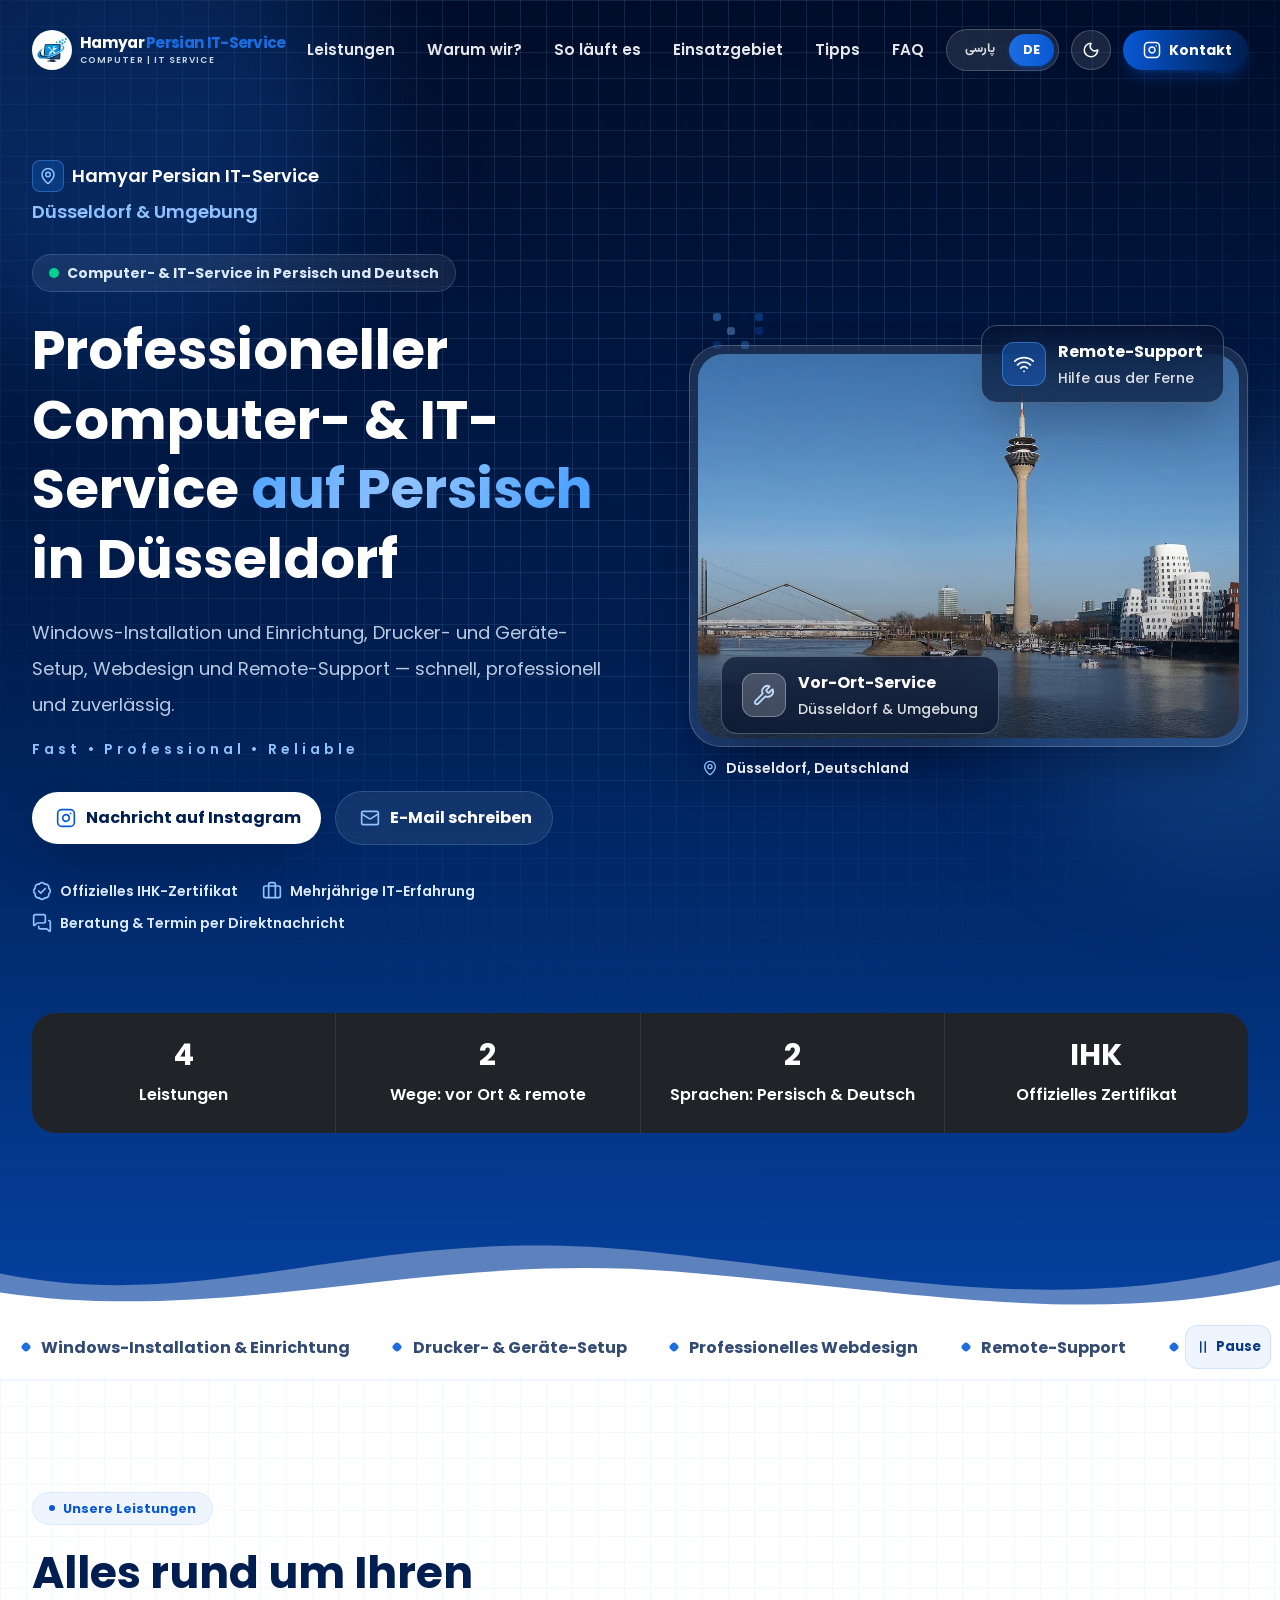
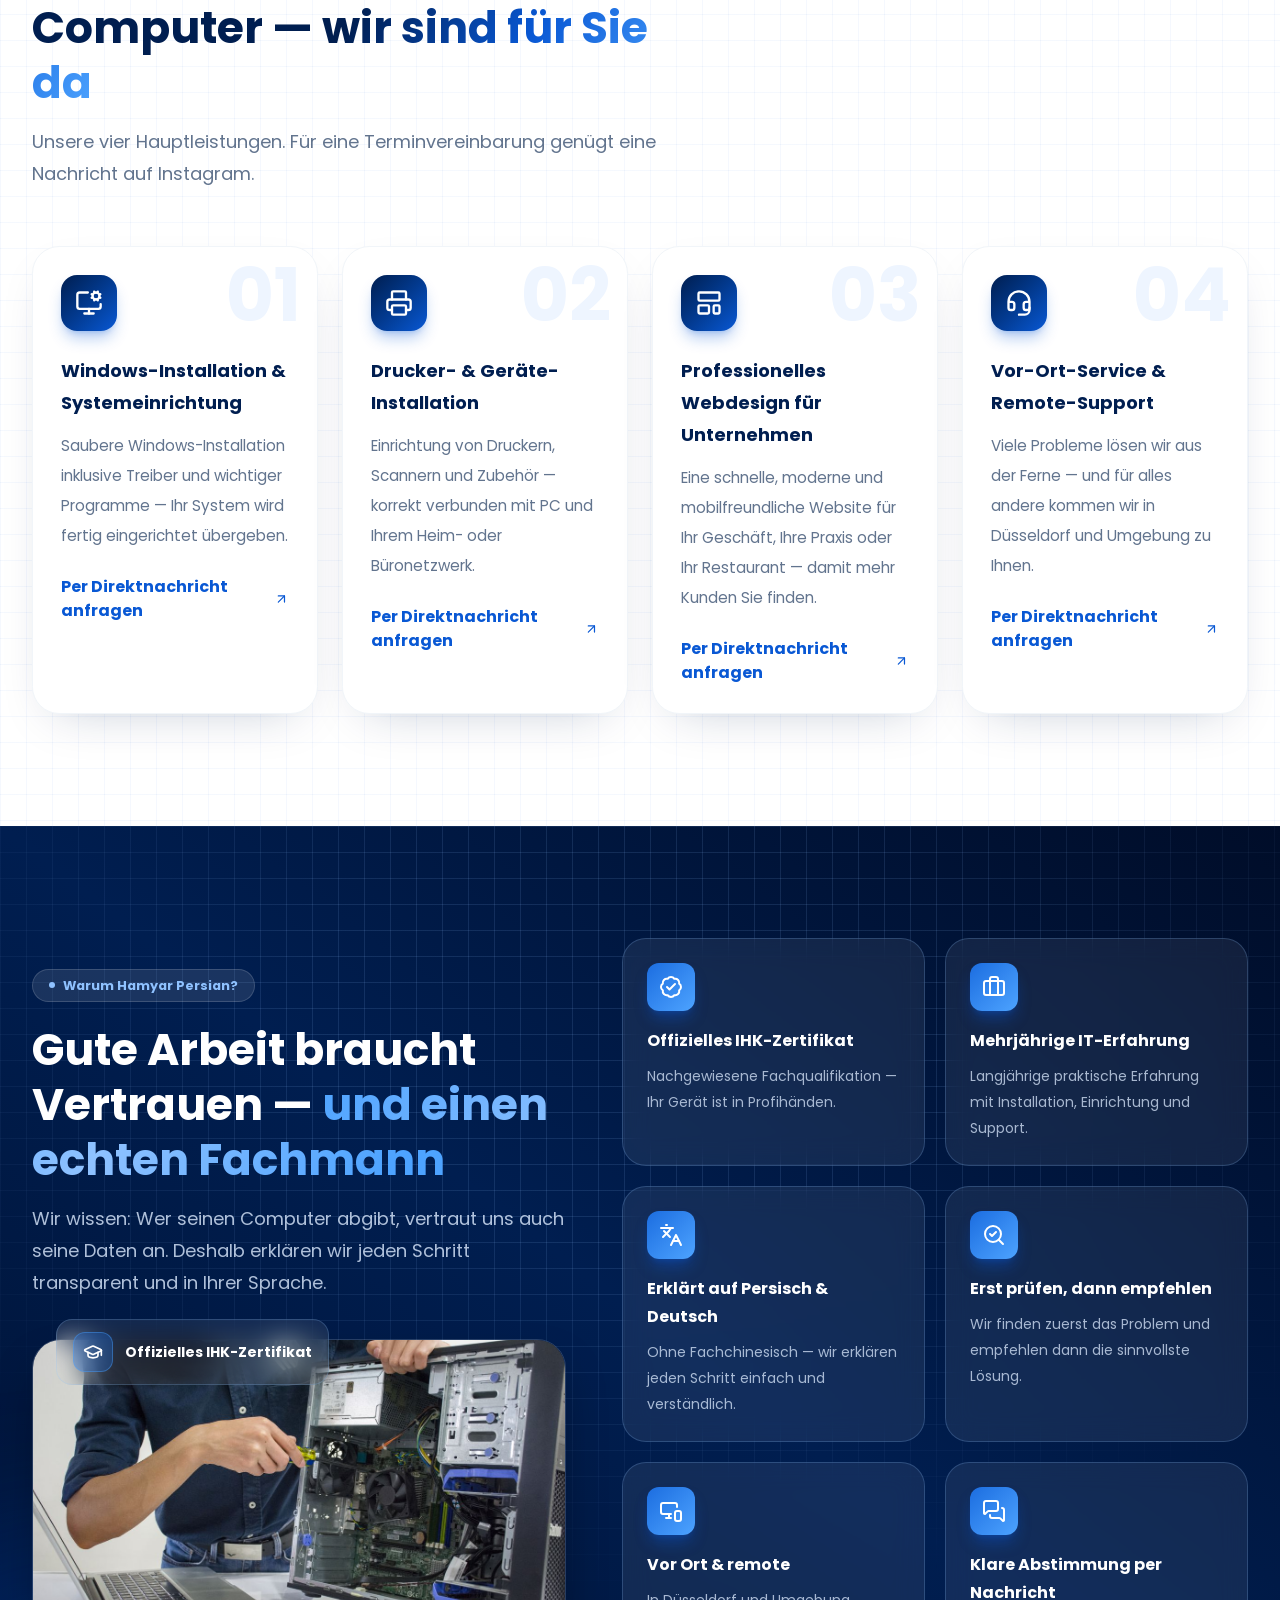
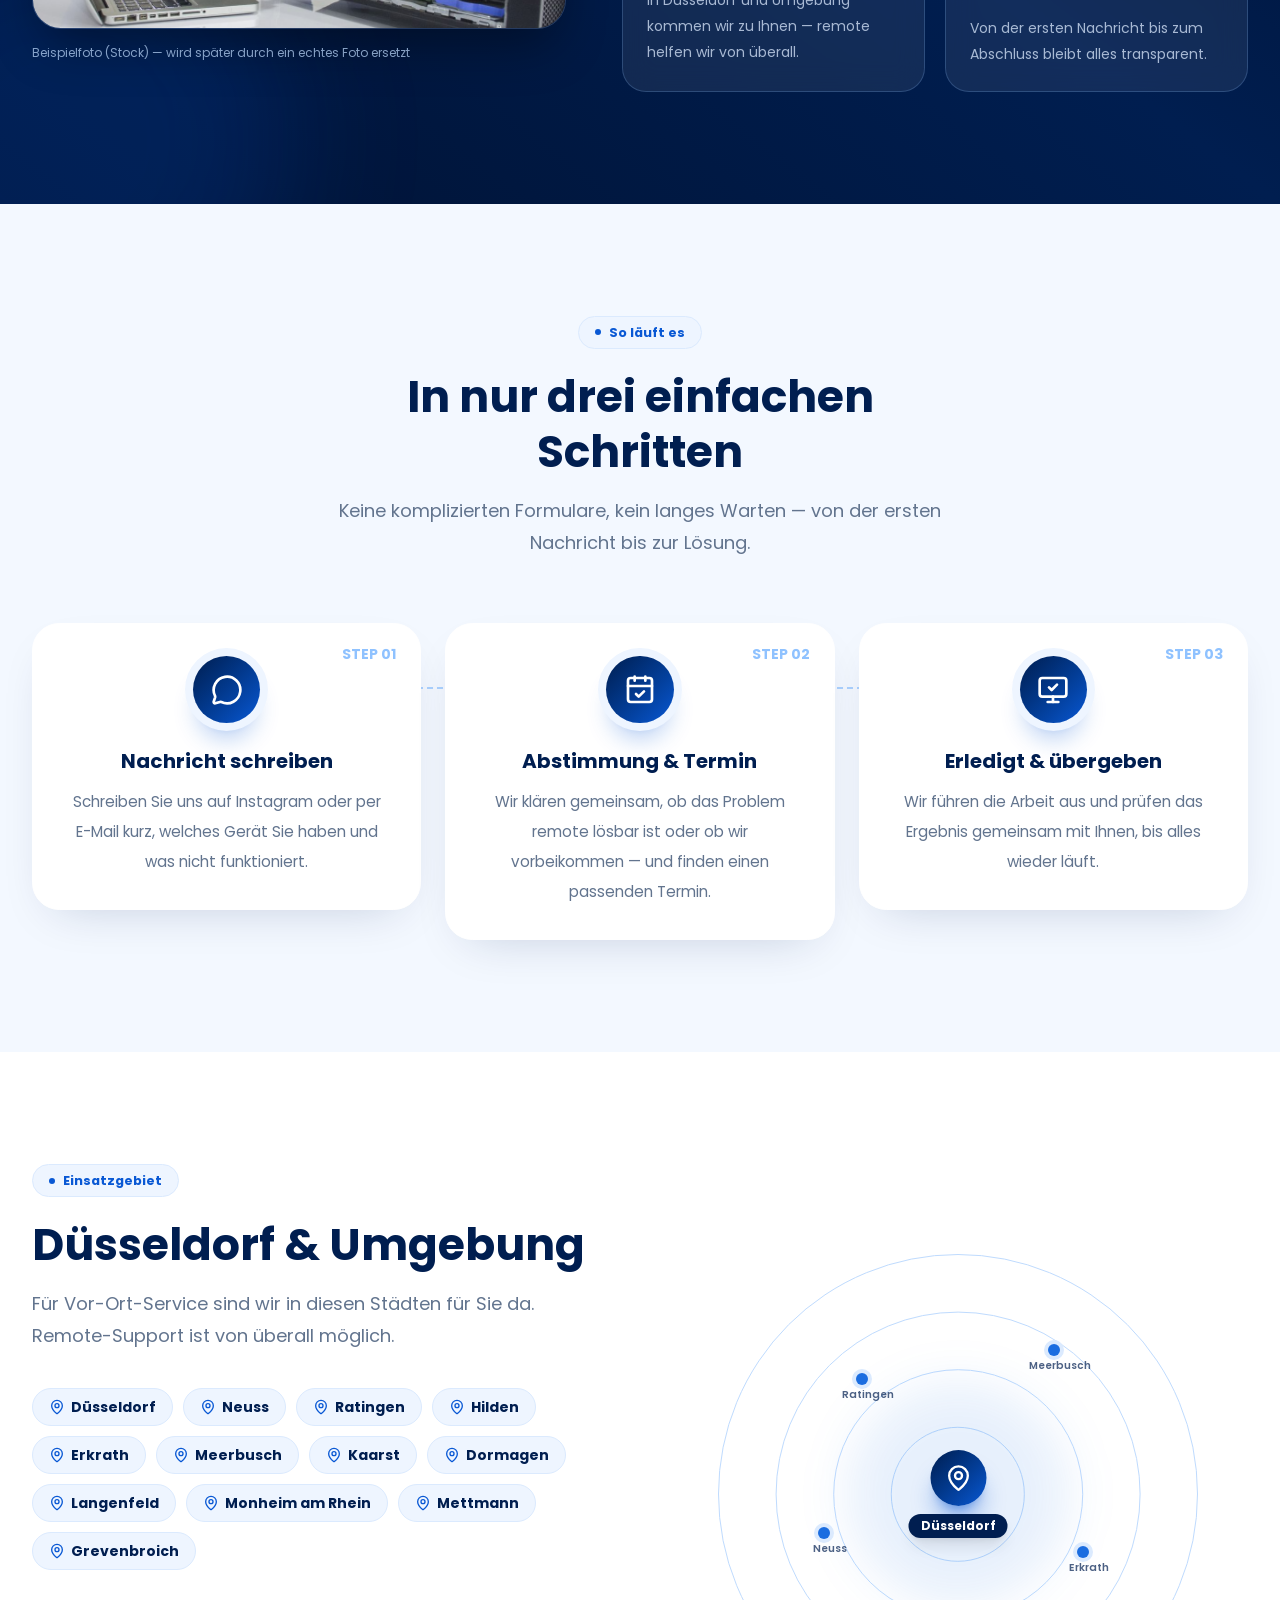
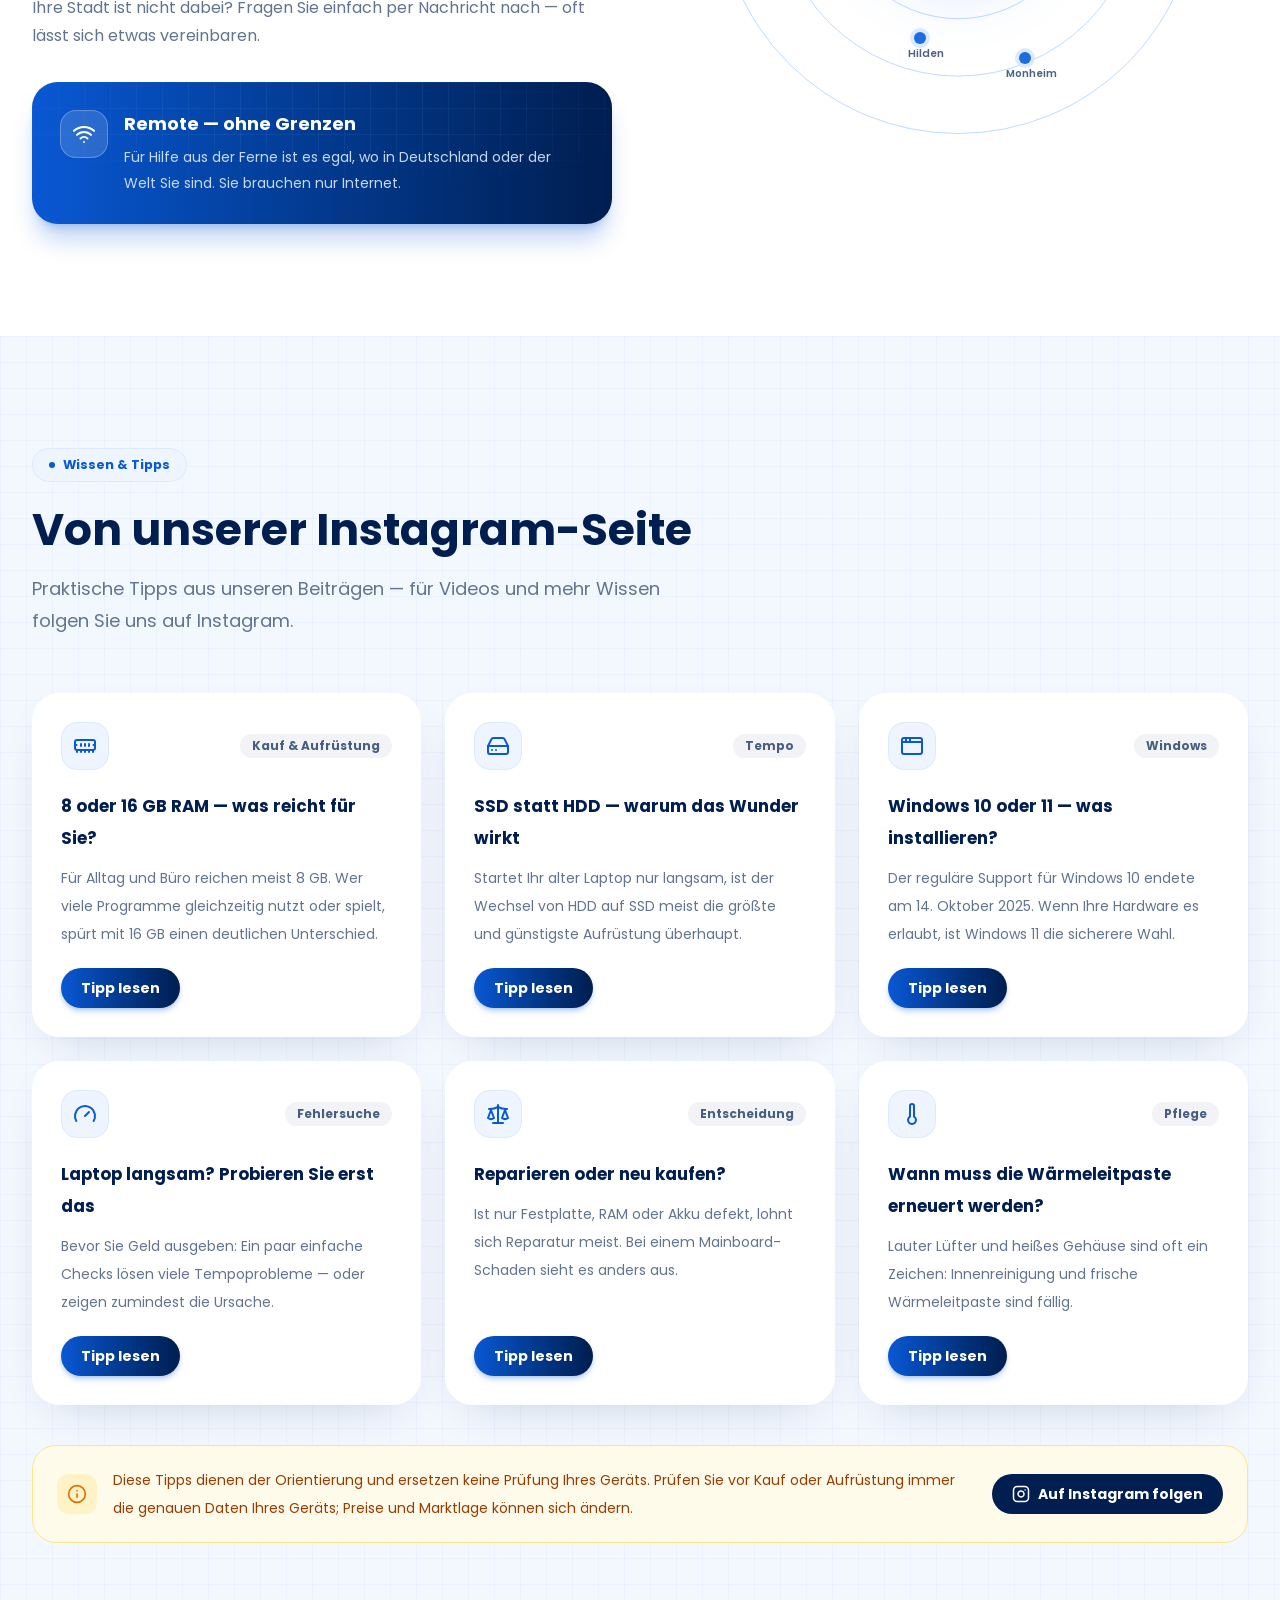
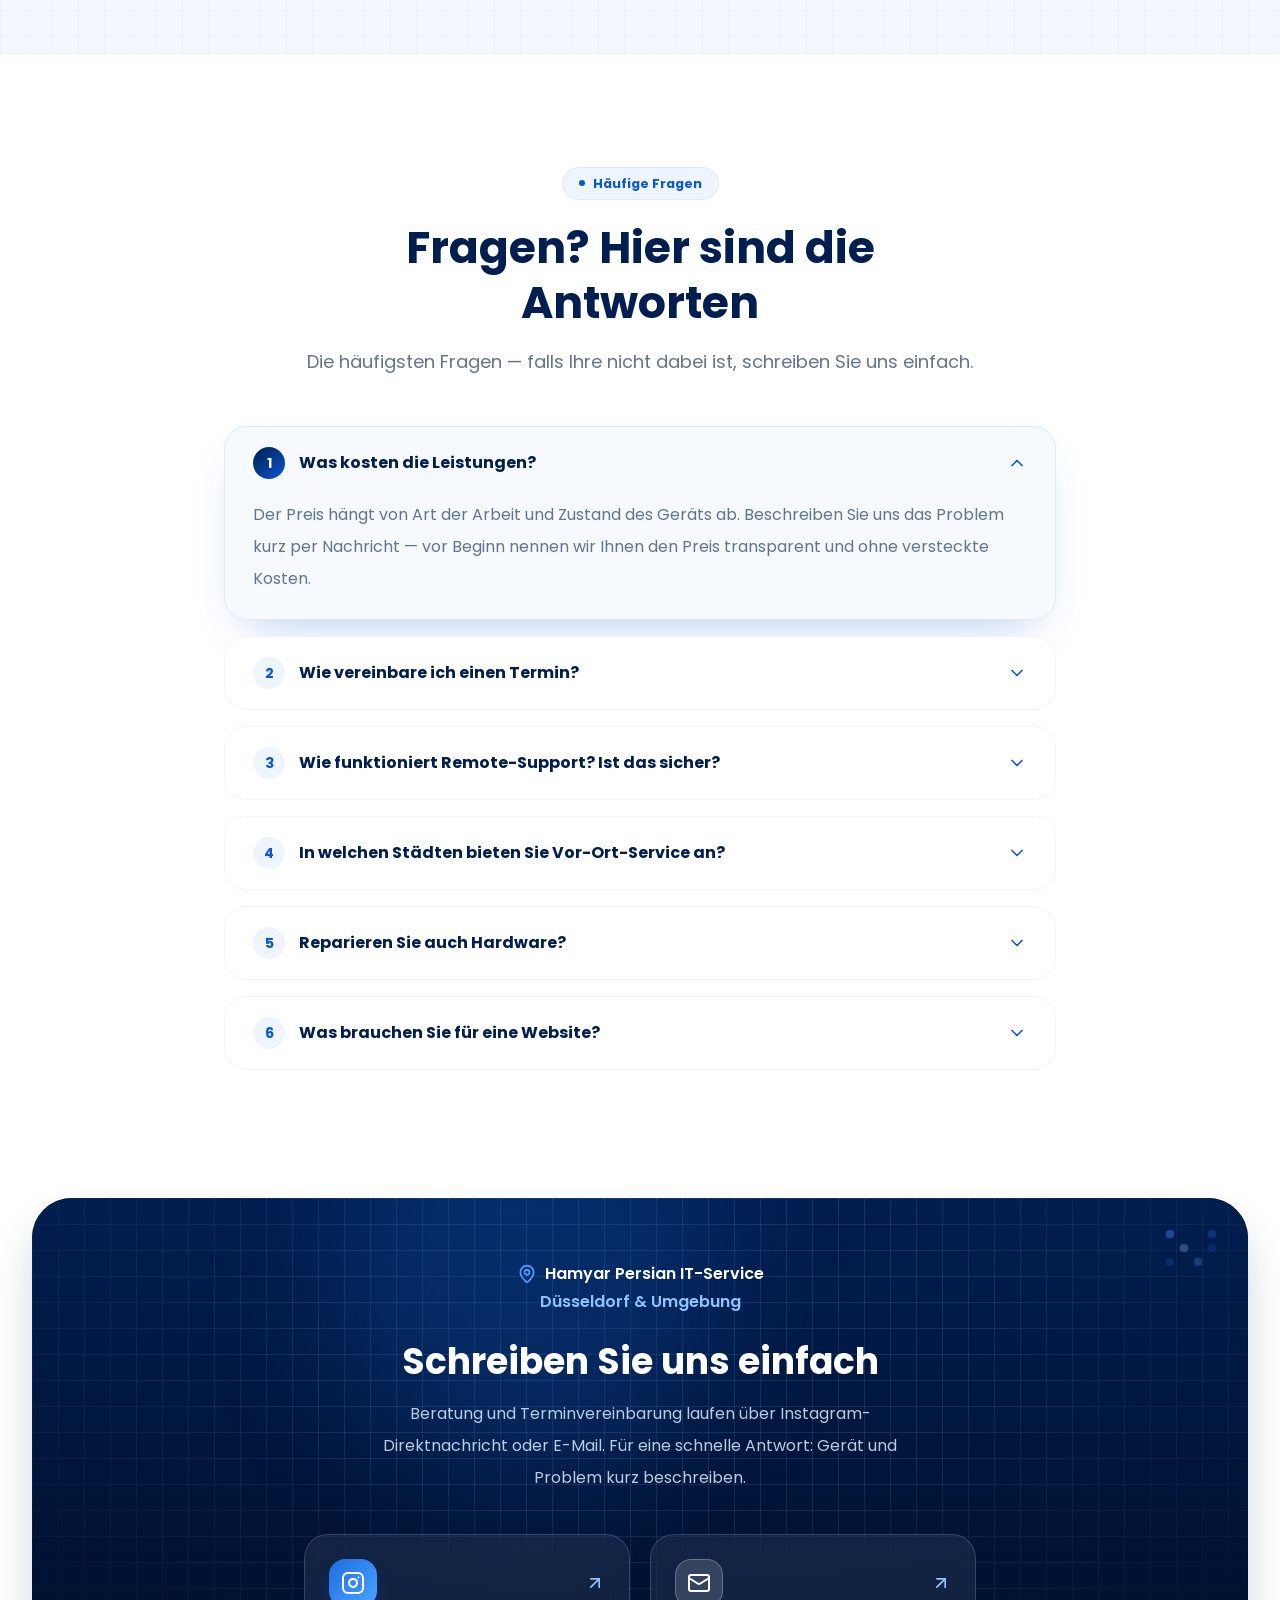
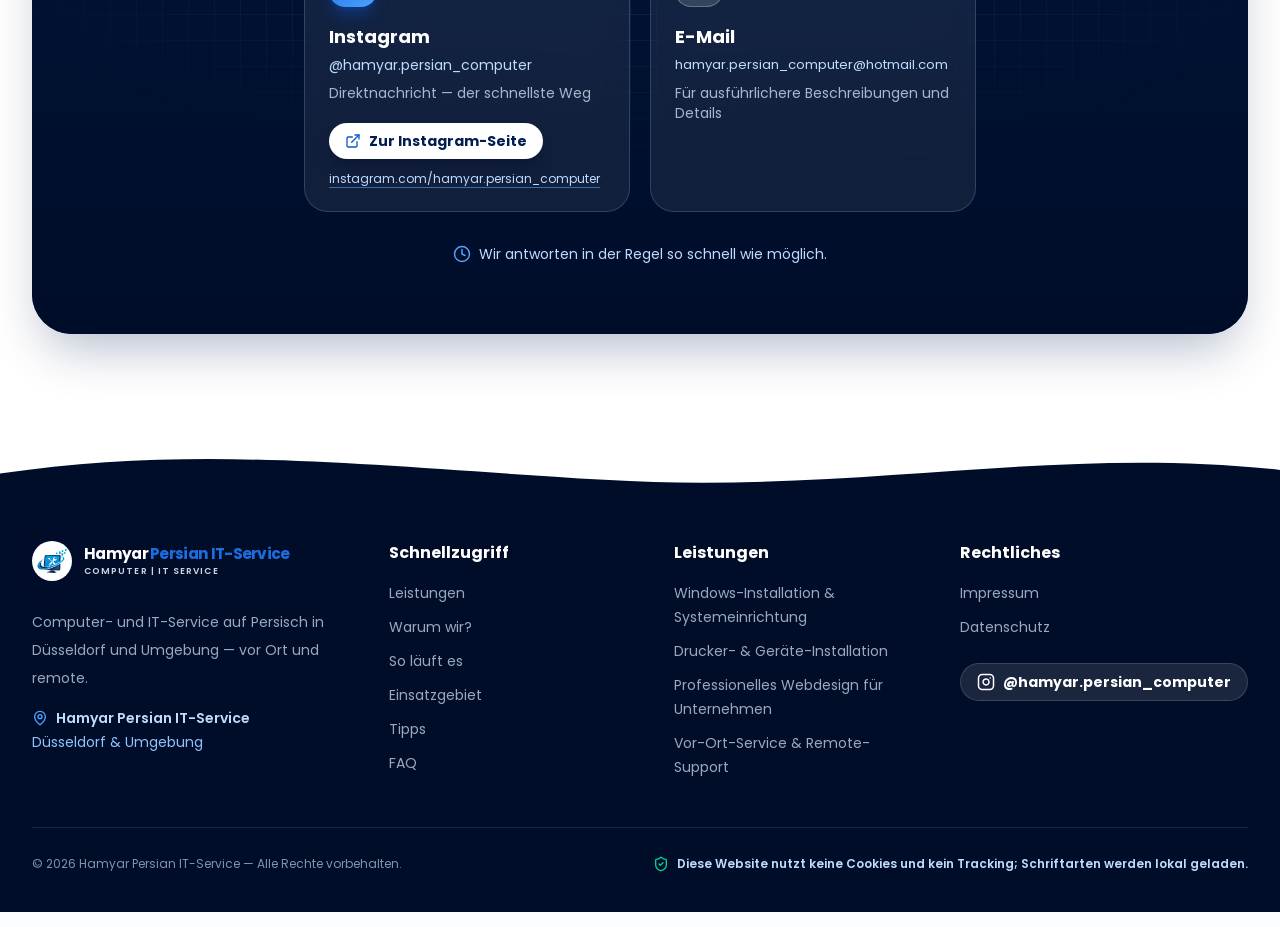
==== de/index.html @ 6d398ce1 "Update index.html" ====
<!doctype html>
<html lang="de" dir="ltr" data-theme="light">
  <head>
    <meta charset="utf-8" />
    <meta name="viewport" content="width=device-width, initial-scale=1" />
    <meta
      http-equiv="Content-Security-Policy"
      content="default-src 'none'; script-src 'self'; style-src 'self'; img-src 'self'; font-src 'self'; connect-src 'none'; object-src 'none'; base-uri 'none'; form-action 'none'"
    />
    <meta name="referrer" content="no-referrer" />
    <meta name="theme-color" content="#001e50" />
    <meta name="robots" content="noindex" />
    <title>Hamyar Persian IT-Service | Computer- und IT-Service in Düsseldorf</title>
    <meta
      name="description"
      content="Windows-Installation und Einrichtung, Drucker- und Geräte-Setup, Webdesign und Remote-Support — schnell, professionell und zuverlässig."
    />
    <link rel="icon" type="image/png" sizes="64x64" href="../assets/favicon.png" />
    <link rel="alternate" hreflang="fa" href="../index.html" />
    <link rel="alternate" hreflang="de" href="./index.html" />
    <link rel="stylesheet" href="../assets/design.css" />
    <link rel="stylesheet" href="../assets/static.css?v=desktop-2" />
    <script src="../assets/site.js?v=desktop-2" defer></script>
  </head>
  <body>
    <a class="skip-link" href="#content">Zum Hauptinhalt</a>
    <div class="min-h-screen" id="site">
      <!-- Kopfbereich, Menü und Sprache -->
      <header class="fixed top-0 inset-x-0 z-50 transition-all duration-500 bg-transparent" data-site-header="">
        <div class="mx-auto max-w-7xl px-4 sm:px-6 lg:px-8">
          <div class="flex h-[4.75rem] items-center justify-between sm:h-[6.25rem]">
            <a
              href="#top"
              class="inline-flex shrink-0 items-center rounded-full focus-visible:outline-2 focus-visible:outline-offset-4 focus-visible:outline-brand-400 gap-2"
              aria-label="Hamyar Persian IT-Service"
              dir="ltr"
              ><span
                class="grid shrink-0 place-items-center overflow-hidden rounded-full bg-white shadow-[0_3px_14px_rgba(0,30,80,0.22)] h-9 w-9 sm:h-10 sm:w-10"
                ><img
                  alt=""
                  aria-hidden="true"
                  class="object-contain p-0.5 select-none block h-full w-full"
                  src="../assets/hamyar-logo.webp" /></span
              ><span class="hidden leading-none sm:block"
                ><span
                  class="block text-[0.96rem] font-extrabold tracking-[-0.045em] text-white site-style-1"
                  data-logo-title=""
                  ><span>Hamyar</span> <span class="text-brand-500">Persian IT-Service</span></span
                ><span
                  class="mt-1.5 block text-[0.56rem] font-semibold tracking-[0.12em] text-slate-300 site-style-1"
                  data-logo-caption=""
                  >COMPUTER | IT SERVICE</span
                ></span
              ></a
            >
            <nav class="hidden lg:flex items-center gap-8" aria-label="Hauptnavigation" data-desktop-nav="">
              <a
                href="#services"
                class="nav-link text-[0.95rem] font-semibold transition-colors text-white/90 hover:text-white"
                data-desktop-link=""
                >Leistungen</a
              ><a
                href="#why"
                class="nav-link text-[0.95rem] font-semibold transition-colors text-white/90 hover:text-white"
                data-desktop-link=""
                >Warum wir?</a
              ><a
                href="#steps"
                class="nav-link text-[0.95rem] font-semibold transition-colors text-white/90 hover:text-white"
                data-desktop-link=""
                >So läuft es</a
              ><a
                href="#area"
                class="nav-link text-[0.95rem] font-semibold transition-colors text-white/90 hover:text-white"
                data-desktop-link=""
                >Einsatzgebiet</a
              ><a
                href="#tips"
                class="nav-link text-[0.95rem] font-semibold transition-colors text-white/90 hover:text-white"
                data-desktop-link=""
                >Tipps</a
              ><a
                href="#faq"
                class="nav-link text-[0.95rem] font-semibold transition-colors text-white/90 hover:text-white"
                data-desktop-link=""
                >FAQ</a
              >
            </nav>
            <div class="flex items-center gap-2.5 sm:gap-3">
              <div
                class="flex items-center rounded-full p-1 border bg-white/10 border-white/20 backdrop-blur"
                role="group"
                aria-label="Seitensprache"
                data-lang-switch=""
              >
                <a
                  class="px-3 sm:px-3.5 py-1.5 rounded-full text-[0.8rem] font-bold transition-all cursor-pointer text-white/85 hover:text-white site-style-2"
                  href="../index.html"
                  hreflang="fa"
                  lang="fa"
                  aria-label="پارسی"
                  >پارسی</a
                ><a
                  class="px-3 sm:px-3.5 py-1.5 rounded-full text-[0.8rem] font-bold transition-all cursor-pointer bg-gradient-to-l from-brand-600 to-brand-500 text-white shadow-md shadow-brand-600/30 site-style-3"
                  href="./index.html"
                  hreflang="de"
                  lang="de"
                  aria-label="Deutsch"
                  aria-current="page"
                  >DE</a
                >
              </div>
              <button
                type="button"
                aria-label="Dunkelmodus aktivieren"
                aria-pressed="false"
                title="Dunkelmodus aktivieren"
                class="grid h-9 w-9 sm:h-10 sm:w-10 place-items-center rounded-full border transition-colors cursor-pointer border-white/20 bg-white/10 text-white hover:bg-white/20"
                data-theme-toggle=""
                data-switch-light="Hellmodus aktivieren"
                data-switch-dark="Dunkelmodus aktivieren"
              >
                <svg
                  xmlns="http://www.w3.org/2000/svg"
                  width="24"
                  height="24"
                  viewBox="0 0 24 24"
                  fill="none"
                  stroke="currentColor"
                  stroke-width="2"
                  stroke-linecap="round"
                  stroke-linejoin="round"
                  class="lucide lucide-moon h-4.5 w-4.5"
                  aria-hidden="true"
                  data-theme-icon="light"
                >
                  <path
                    d="M20.985 12.486a9 9 0 1 1-9.473-9.472c.405-.022.617.46.402.803a6 6 0 0 0 8.268 8.268c.344-.215.825-.004.803.401"
                  ></path></svg
                ><svg
                  xmlns="http://www.w3.org/2000/svg"
                  width="24"
                  height="24"
                  viewBox="0 0 24 24"
                  fill="none"
                  stroke="currentColor"
                  stroke-width="2"
                  stroke-linecap="round"
                  stroke-linejoin="round"
                  class="lucide lucide-sun h-4.5 w-4.5"
                  aria-hidden="true"
                  data-theme-icon="dark"
                >
                  <circle cx="12" cy="12" r="4"></circle>
                  <path d="M12 2v2"></path>
                  <path d="M12 20v2"></path>
                  <path d="m4.93 4.93 1.41 1.41"></path>
                  <path d="m17.66 17.66 1.41 1.41"></path>
                  <path d="M2 12h2"></path>
                  <path d="M20 12h2"></path>
                  <path d="m6.34 17.66-1.41 1.41"></path>
                  <path d="m19.07 4.93-1.41 1.41"></path>
                </svg></button
              ><a
                href="https://www.instagram.com/hamyar.persian_computer/"
                target="_blank"
                rel="noopener noreferrer"
                class="hidden sm:inline-flex items-center gap-2 rounded-full bg-gradient-to-l from-navy-800 to-brand-600 text-white ps-5 pe-4 py-2.5 text-sm font-bold shadow-lg shadow-brand-600/30 hover:shadow-brand-600/50 hover:-translate-y-0.5 transition-all"
                ><svg
                  viewBox="0 0 24 24"
                  fill="none"
                  stroke="currentColor"
                  stroke-width="2"
                  stroke-linecap="round"
                  stroke-linejoin="round"
                  class="w-4.5 h-4.5"
                  aria-hidden="true"
                >
                  <rect width="20" height="20" x="2" y="2" rx="5" ry="5"></rect>
                  <path d="M16 11.37A4 4 0 1 1 12.63 8 4 4 0 0 1 16 11.37z"></path>
                  <line x1="17.5" x2="17.51" y1="6.5" y2="6.5"></line></svg
                >Kontakt</a
              ><button
                class="lg:hidden p-2.5 rounded-xl border cursor-pointer border-white/25 text-white bg-white/10"
                aria-label="Menü"
                aria-expanded="false"
                data-menu-toggle=""
                aria-controls="mobile-navigation"
                type="button"
              >
                <svg
                  xmlns="http://www.w3.org/2000/svg"
                  width="24"
                  height="24"
                  viewBox="0 0 24 24"
                  fill="none"
                  stroke="currentColor"
                  stroke-width="2"
                  stroke-linecap="round"
                  stroke-linejoin="round"
                  class="lucide lucide-menu w-5 h-5"
                  aria-hidden="true"
                  data-menu-icon="closed"
                >
                  <path d="M4 5h16"></path>
                  <path d="M4 12h16"></path>
                  <path d="M4 19h16"></path></svg
                ><svg
                  xmlns="http://www.w3.org/2000/svg"
                  width="24"
                  height="24"
                  viewBox="0 0 24 24"
                  fill="none"
                  stroke="currentColor"
                  stroke-width="2"
                  stroke-linecap="round"
                  stroke-linejoin="round"
                  class="lucide lucide-x w-5 h-5"
                  aria-hidden="true"
                  data-menu-icon="open"
                >
                  <path d="M18 6 6 18"></path>
                  <path d="m6 6 12 12"></path>
                </svg>
              </button>
            </div>
          </div>
        </div>
        <div
          class="lg:hidden overflow-hidden transition-[max-height,opacity] duration-500 max-h-0 opacity-0"
          data-menu-panel=""
          id="mobile-navigation"
        >
          <nav class="px-4 pb-6 pt-2 flex flex-col gap-1 bg-white/60" aria-label="Mobile Navigation">
            <a
              href="#services"
              class="rounded-xl px-4 py-3 font-semibold text-navy-800 hover:bg-brand-50 transition-colors"
              >Leistungen</a
            ><a
              href="#why"
              class="rounded-xl px-4 py-3 font-semibold text-navy-800 hover:bg-brand-50 transition-colors"
              >Warum wir?</a
            ><a
              href="#steps"
              class="rounded-xl px-4 py-3 font-semibold text-navy-800 hover:bg-brand-50 transition-colors"
              >So läuft es</a
            ><a
              href="#area"
              class="rounded-xl px-4 py-3 font-semibold text-navy-800 hover:bg-brand-50 transition-colors"
              >Einsatzgebiet</a
            ><a
              href="#tips"
              class="rounded-xl px-4 py-3 font-semibold text-navy-800 hover:bg-brand-50 transition-colors"
              >Tipps</a
            ><a
              href="#faq"
              class="rounded-xl px-4 py-3 font-semibold text-navy-800 hover:bg-brand-50 transition-colors"
              >FAQ</a
            ><a
              href="https://www.instagram.com/hamyar.persian_computer/"
              target="_blank"
              rel="noopener noreferrer"
              class="mt-3 inline-flex items-center justify-center gap-2 rounded-xl bg-gradient-to-l from-navy-800 to-brand-600 text-white px-5 py-3.5 font-bold shadow-lg shadow-brand-600/30"
              ><svg
                viewBox="0 0 24 24"
                fill="none"
                stroke="currentColor"
                stroke-width="2"
                stroke-linecap="round"
                stroke-linejoin="round"
                class="w-5 h-5"
                aria-hidden="true"
              >
                <rect width="20" height="20" x="2" y="2" rx="5" ry="5"></rect>
                <path d="M16 11.37A4 4 0 1 1 12.63 8 4 4 0 0 1 16 11.37z"></path>
                <line x1="17.5" x2="17.51" y1="6.5" y2="6.5"></line></svg
              >Kontakt</a
            >
          </nav>
        </div>
      </header>
      <main id="content" tabindex="-1">
        <!-- Start: Titel und Hauptbild -->
        <section id="top" class="relative overflow-hidden bg-navy-950">
          <div class="absolute inset-0 bg-gradient-to-b from-navy-950 via-navy-800 to-brand-600/70"></div>
          <div class="absolute inset-0 pixel-grid"></div>
          <div
            class="absolute -top-32 -start-32 w-[30rem] h-[30rem] rounded-full bg-brand-500/25 blur-3xl animate-blob"
          ></div>
          <div
            class="absolute top-1/3 -end-40 w-[26rem] h-[26rem] rounded-full bg-brand-400/20 blur-3xl animate-blob site-style-4"
          ></div>
          <div class="relative mx-auto max-w-7xl px-4 sm:px-6 lg:px-8 pt-32 sm:pt-40 pb-16 sm:pb-20">
            <div class="grid lg:grid-cols-[1.05fr_0.95fr] gap-14 lg:gap-10 items-center">
              <div>
                <div class="animate-fade-up site-style-5">
                  <p class="flex items-center gap-2 text-white font-semibold text-base sm:text-lg site-style-1">
                    <span
                      class="grid place-items-center w-8 h-8 rounded-lg bg-brand-500/25 border border-brand-400/40"
                      ><svg
                        xmlns="http://www.w3.org/2000/svg"
                        width="24"
                        height="24"
                        viewBox="0 0 24 24"
                        fill="none"
                        stroke="currentColor"
                        stroke-width="2"
                        stroke-linecap="round"
                        stroke-linejoin="round"
                        class="lucide lucide-map-pin w-4.5 h-4.5 text-brand-300"
                        aria-hidden="true"
                      >
                        <path
                          d="M20 10c0 4.993-5.539 10.193-7.399 11.799a1 1 0 0 1-1.202 0C9.539 20.193 4 14.993 4 10a8 8 0 0 1 16 0"
                        ></path>
                        <circle cx="12" cy="10" r="3"></circle></svg></span
                    >Hamyar Persian IT-Service
                  </p>
                  <p class="mt-1.5 text-brand-300 font-semibold text-base sm:text-lg">
                    Düsseldorf &amp; Umgebung
                  </p>
                </div>
                <span
                  class="animate-fade-up mt-7 inline-flex items-center gap-2 rounded-full glass px-4 py-2 text-sm font-bold text-brand-100 site-style-6"
                  ><span class="relative flex w-2.5 h-2.5"
                    ><span
                      class="absolute inline-flex h-full w-full rounded-full bg-emerald-400 opacity-60 animate-ping"
                    ></span
                    ><span class="relative inline-flex rounded-full w-2.5 h-2.5 bg-emerald-400"></span></span
                  >Computer- &amp; IT-Service in Persisch und Deutsch</span
                >
                <h1
                  class="animate-fade-up mt-6 text-[2rem] leading-[1.35] sm:text-5xl sm:leading-[1.3] lg:text-[3.4rem] lg:leading-[1.28] font-extrabold text-white site-style-7"
                >
                  Professioneller Computer- &amp; IT-Service <span class="text-gradient">auf Persisch</span> in
                  Düsseldorf
                </h1>
                <p
                  class="animate-fade-up mt-5 text-base sm:text-lg leading-9 text-brand-100/85 max-w-xl site-style-8"
                >
                  Windows-Installation und Einrichtung, Drucker- und Geräte-Setup, Webdesign und Remote-Support
                  — schnell, professionell und zuverlässig.
                </p>
                <p
                  class="animate-fade-up mt-4 text-[0.8rem] sm:text-sm font-semibold tracking-[0.28em] text-brand-300 site-style-9"
                  dir="ltr"
                >
                  Fast • Professional • Reliable
                </p>
                <div class="animate-fade-up mt-8 flex flex-wrap items-center gap-3.5 site-style-10">
                  <a
                    href="https://www.instagram.com/hamyar.persian_computer/"
                    target="_blank"
                    rel="noopener noreferrer"
                    class="group inline-flex items-center gap-2.5 rounded-full bg-white text-navy-800 ps-6 pe-5 py-3.5 font-extrabold shadow-2xl shadow-navy-950/40 hover:-translate-y-0.5 hover:shadow-white/20 transition-all"
                    ><svg
                      viewBox="0 0 24 24"
                      fill="none"
                      stroke="currentColor"
                      stroke-width="2"
                      stroke-linecap="round"
                      stroke-linejoin="round"
                      class="w-5 h-5 text-brand-600 group-hover:scale-110 transition-transform"
                      aria-hidden="true"
                    >
                      <rect width="20" height="20" x="2" y="2" rx="5" ry="5"></rect>
                      <path d="M16 11.37A4 4 0 1 1 12.63 8 4 4 0 0 1 16 11.37z"></path>
                      <line x1="17.5" x2="17.51" y1="6.5" y2="6.5"></line></svg
                    >Nachricht auf Instagram</a
                  ><a
                    href="mailto:hamyar.persian_computer@hotmail.com"
                    class="inline-flex items-center gap-2.5 rounded-full glass text-white ps-6 pe-5 py-3.5 font-bold hover:bg-white/15 hover:-translate-y-0.5 transition-all"
                    ><svg
                      xmlns="http://www.w3.org/2000/svg"
                      width="24"
                      height="24"
                      viewBox="0 0 24 24"
                      fill="none"
                      stroke="currentColor"
                      stroke-width="2"
                      stroke-linecap="round"
                      stroke-linejoin="round"
                      class="lucide lucide-mail w-5 h-5 text-brand-300"
                      aria-hidden="true"
                    >
                      <path d="m22 7-8.991 5.727a2 2 0 0 1-2.009 0L2 7"></path>
                      <rect x="2" y="4" width="20" height="16" rx="2"></rect></svg
                    >E-Mail schreiben</a
                  >
                </div>
                <ul class="animate-fade-up mt-9 flex flex-wrap gap-x-6 gap-y-3 site-style-11">
                  <li class="flex items-center gap-2 text-sm font-semibold text-brand-100">
                    <svg
                      xmlns="http://www.w3.org/2000/svg"
                      width="24"
                      height="24"
                      viewBox="0 0 24 24"
                      fill="none"
                      stroke="currentColor"
                      stroke-width="2"
                      stroke-linecap="round"
                      stroke-linejoin="round"
                      class="lucide lucide-badge-check lucide-verified w-5 h-5 text-brand-300"
                      aria-hidden="true"
                    >
                      <path
                        d="M3.85 8.62a4 4 0 0 1 4.78-4.77 4 4 0 0 1 6.74 0 4 4 0 0 1 4.78 4.78 4 4 0 0 1 0 6.74 4 4 0 0 1-4.77 4.78 4 4 0 0 1-6.75 0 4 4 0 0 1-4.78-4.77 4 4 0 0 1 0-6.76Z"
                      ></path>
                      <path d="m16 9-5.5 5.5L8 12"></path></svg
                    >Offizielles IHK-Zertifikat
                  </li>
                  <li class="flex items-center gap-2 text-sm font-semibold text-brand-100">
                    <svg
                      xmlns="http://www.w3.org/2000/svg"
                      width="24"
                      height="24"
                      viewBox="0 0 24 24"
                      fill="none"
                      stroke="currentColor"
                      stroke-width="2"
                      stroke-linecap="round"
                      stroke-linejoin="round"
                      class="lucide lucide-briefcase w-5 h-5 text-brand-300"
                      aria-hidden="true"
                    >
                      <path d="M16 20V4a2 2 0 0 0-2-2h-4a2 2 0 0 0-2 2v16"></path>
                      <rect width="20" height="14" x="2" y="6" rx="2"></rect></svg
                    >Mehrjährige IT-Erfahrung
                  </li>
                  <li class="flex items-center gap-2 text-sm font-semibold text-brand-100">
                    <svg
                      xmlns="http://www.w3.org/2000/svg"
                      width="24"
                      height="24"
                      viewBox="0 0 24 24"
                      fill="none"
                      stroke="currentColor"
                      stroke-width="2"
                      stroke-linecap="round"
                      stroke-linejoin="round"
                      class="lucide lucide-messages-square w-5 h-5 text-brand-300"
                      aria-hidden="true"
                    >
                      <path
                        d="M16 10a2 2 0 0 1-2 2H6.828a2 2 0 0 0-1.414.586l-2.202 2.202A.71.71 0 0 1 2 14.286V4a2 2 0 0 1 2-2h10a2 2 0 0 1 2 2z"
                      ></path>
                      <path
                        d="M20 9a2 2 0 0 1 2 2v10.286a.71.71 0 0 1-1.212.502l-2.202-2.202A2 2 0 0 0 17.172 19H10a2 2 0 0 1-2-2v-1"
                      ></path></svg
                    >Beratung &amp; Termin per Direktnachricht
                  </li>
                </ul>
              </div>
              <div class="relative animate-fade-up site-style-12">
                <div
                  class="grid grid-cols-4 gap-1.5 w-fit absolute -top-8 start-6 z-10 opacity-60"
                  aria-hidden="true"
                >
                  <span class="w-2 h-2 rounded-[3px] bg-brand-400/70"></span
                  ><span class="w-2 h-2 rounded-[3px] bg-transparent"></span
                  ><span class="w-2 h-2 rounded-[3px] bg-navy-800/50"></span
                  ><span class="w-2 h-2 rounded-[3px] bg-brand-500/60"></span
                  ><span class="w-2 h-2 rounded-[3px] bg-transparent"></span
                  ><span class="w-2 h-2 rounded-[3px] bg-brand-300/60"></span
                  ><span class="w-2 h-2 rounded-[3px] bg-transparent"></span
                  ><span class="w-2 h-2 rounded-[3px] bg-brand-600/50"></span
                  ><span class="w-2 h-2 rounded-[3px] bg-brand-500/40"></span
                  ><span class="w-2 h-2 rounded-[3px] bg-transparent"></span
                  ><span class="w-2 h-2 rounded-[3px] bg-brand-400/50"></span
                  ><span class="w-2 h-2 rounded-[3px] bg-transparent"></span>
                </div>
                <div
                  class="relative rounded-[2rem] p-2 bg-white/10 border border-white/20 backdrop-blur-md shadow-2xl shadow-navy-950/50 rotate-1 hover:rotate-0 transition-transform duration-700"
                  data-steady-photo
                >
                  <img
                    alt="Düsseldorf — Rheinturm"
                    class="rounded-[1.6rem] w-full h-[19rem] sm:h-[24rem] object-cover"
                    loading="eager"
                    src="../assets/dusseldorf-sunny.webp"
                  />
                  <div
                    class="absolute inset-2 rounded-[1.6rem] bg-gradient-to-t from-navy-950/55 via-transparent to-transparent"
                  ></div>
                  <p
                    class="absolute bottom-6 start-7 text-white/95 font-semibold text-sm flex items-center gap-2 site-style-1"
                    data-hero-caption
                  >
                    <svg
                      xmlns="http://www.w3.org/2000/svg"
                      width="24"
                      height="24"
                      viewBox="0 0 24 24"
                      fill="none"
                      stroke="currentColor"
                      stroke-width="2"
                      stroke-linecap="round"
                      stroke-linejoin="round"
                      class="lucide lucide-map-pin w-4 h-4 text-brand-300"
                      aria-hidden="true"
                    >
                      <path
                        d="M20 10c0 4.993-5.539 10.193-7.399 11.799a1 1 0 0 1-1.202 0C9.539 20.193 4 14.993 4 10a8 8 0 0 1 16 0"
                      ></path>
                      <circle cx="12" cy="10" r="3"></circle>
                    </svg>
                    Düsseldorf, Deutschland
                  </p>
                </div>
                <div
                  class="absolute -top-5 end-2 sm:end-6 rounded-2xl px-5 py-3.5 flex items-center gap-3 animate-floaty shadow-2xl bg-navy-950/60 border border-white/25 backdrop-blur-xl"
                >
                  <span
                    class="grid place-items-center w-11 h-11 shrink-0 rounded-xl bg-brand-500/40 border border-brand-400/50 animate-pulse-ring"
                    ><svg
                      xmlns="http://www.w3.org/2000/svg"
                      width="24"
                      height="24"
                      viewBox="0 0 24 24"
                      fill="none"
                      stroke="currentColor"
                      stroke-width="2"
                      stroke-linecap="round"
                      stroke-linejoin="round"
                      class="lucide lucide-wifi w-5.5 h-5.5 text-white"
                      aria-hidden="true"
                    >
                      <path d="M12 20h.01"></path>
                      <path d="M2 8.82a15 15 0 0 1 20 0"></path>
                      <path d="M5 12.859a10 10 0 0 1 14 0"></path>
                      <path d="M8.5 16.429a5 5 0 0 1 7 0"></path></svg></span
                  ><span
                    ><span class="block text-white font-extrabold text-base leading-6">Remote-Support</span
                    ><span class="block text-white/85 font-medium text-sm mt-1">Hilfe aus der Ferne</span></span
                  >
                </div>
                <div
                  class="absolute -bottom-6 start-2 sm:start-8 rounded-2xl px-5 py-3.5 flex items-center gap-3 animate-floaty-slow shadow-2xl bg-navy-950/60 border border-white/25 backdrop-blur-xl"
                  data-hero-local-card
                >
                  <span
                    class="grid place-items-center w-11 h-11 shrink-0 rounded-xl bg-white/20 border border-white/30"
                    ><svg
                      xmlns="http://www.w3.org/2000/svg"
                      width="24"
                      height="24"
                      viewBox="0 0 24 24"
                      fill="none"
                      stroke="currentColor"
                      stroke-width="2"
                      stroke-linecap="round"
                      stroke-linejoin="round"
                      class="lucide lucide-wrench w-5.5 h-5.5 text-brand-200"
                      aria-hidden="true"
                    >
                      <path
                        d="M14.7 6.3a1 1 0 0 0 0 1.4l1.6 1.6a1 1 0 0 0 1.4 0l3.106-3.105c.32-.322.863-.22.983.218a6 6 0 0 1-8.259 7.057l-7.91 7.91a1 1 0 0 1-2.999-3l7.91-7.91a6 6 0 0 1 7.057-8.259c.438.12.54.662.219.984z"
                      ></path></svg></span
                  ><span
                    ><span class="block text-white font-extrabold text-base leading-6">Vor-Ort-Service</span
                    ><span class="block text-white/85 font-medium text-sm mt-1"
                      >Düsseldorf &amp; Umgebung</span
                    ></span
                  >
                </div>
              </div>
            </div>
            <div class="animate-fade-up mt-16 sm:mt-20 site-style-13">
              <dl class="grid grid-cols-2 lg:grid-cols-4 gap-px overflow-hidden rounded-3xl bg-[#33383f]">
                <div
                  class="flex min-w-0 flex-col-reverse items-center gap-2 bg-[#202328] px-3 py-6 text-center sm:px-6"
                >
                  <dt class="text-base font-semibold leading-7 text-white">Leistungen</dt>
                  <dd class="text-2xl sm:text-3xl font-extrabold text-white site-style-1">4</dd>
                </div>
                <div
                  class="flex min-w-0 flex-col-reverse items-center gap-2 bg-[#202328] px-3 py-6 text-center sm:px-6"
                >
                  <dt class="text-base font-semibold leading-7 text-white">Wege: vor Ort &amp; remote</dt>
                  <dd class="text-2xl sm:text-3xl font-extrabold text-white site-style-1">2</dd>
                </div>
                <div
                  class="flex min-w-0 flex-col-reverse items-center gap-2 bg-[#202328] px-3 py-6 text-center sm:px-6"
                >
                  <dt class="text-base font-semibold leading-7 text-white">Sprachen: Persisch &amp; Deutsch</dt>
                  <dd class="text-2xl sm:text-3xl font-extrabold text-white site-style-1">2</dd>
                </div>
                <div
                  class="flex min-w-0 flex-col-reverse items-center gap-2 bg-[#202328] px-3 py-6 text-center sm:px-6"
                >
                  <dt class="text-base font-semibold leading-7 text-white">Offizielles Zertifikat</dt>
                  <dd class="text-2xl sm:text-3xl font-extrabold text-white site-style-1">IHK</dd>
                </div>
              </dl>
            </div>
          </div>
          <svg
            viewBox="0 0 1440 110"
            preserveAspectRatio="none"
            class="relative block w-full h-[4.5rem] sm:h-[6.5rem] -mb-px"
            aria-hidden="true"
          >
            <path
              d="M0,64 C240,110 420,10 720,40 C1020,70 1200,110 1440,50 L1440,110 L0,110 Z"
              fill="#ffffff"
              opacity="0.35"
            ></path>
            <path
              d="M0,84 C260,120 480,40 760,62 C1040,84 1220,120 1440,76 L1440,110 L0,110 Z"
              fill="#ffffff"
            ></path>
          </svg>
        </section>
        <div
          class="ticker-strip bg-white py-5 overflow-hidden border-b border-brand-50"
          data-mobile-ticker
          dir="ltr"
          aria-hidden="true"
        >
          <div class="flex w-max animate-marquee gap-0 hover:[animation-play-state:paused]">
            <span
              class="ticker-item flex items-center gap-8 px-8 text-navy-800/80 font-bold whitespace-nowrap"
              dir="rtl"
              >Windows-Installation &amp; Einrichtung<span
                class="ticker-dot w-2 h-2 rounded-[3px] bg-brand-500 rotate-45 shrink-0"
              ></span></span
            ><span
              class="ticker-item flex items-center gap-8 px-8 text-navy-800/80 font-bold whitespace-nowrap"
              dir="rtl"
              >Drucker- &amp; Geräte-Setup<span
                class="ticker-dot w-2 h-2 rounded-[3px] bg-brand-500 rotate-45 shrink-0"
              ></span></span
            ><span
              class="ticker-item flex items-center gap-8 px-8 text-navy-800/80 font-bold whitespace-nowrap"
              dir="rtl"
              >Professionelles Webdesign<span
                class="ticker-dot w-2 h-2 rounded-[3px] bg-brand-500 rotate-45 shrink-0"
              ></span></span
            ><span
              class="ticker-item flex items-center gap-8 px-8 text-navy-800/80 font-bold whitespace-nowrap"
              dir="rtl"
              >Remote-Support<span
                class="ticker-dot w-2 h-2 rounded-[3px] bg-brand-500 rotate-45 shrink-0"
              ></span></span
            ><span
              class="ticker-item flex items-center gap-8 px-8 text-navy-800/80 font-bold whitespace-nowrap"
              dir="rtl"
              >Vor-Ort-Service in Düsseldorf<span
                class="ticker-dot w-2 h-2 rounded-[3px] bg-brand-500 rotate-45 shrink-0"
              ></span></span
            ><span
              class="ticker-item flex items-center gap-8 px-8 text-navy-800/80 font-bold whitespace-nowrap"
              dir="rtl"
              >Beratung auf Persisch und Deutsch<span
                class="ticker-dot w-2 h-2 rounded-[3px] bg-brand-500 rotate-45 shrink-0"
              ></span></span
            ><span
              class="ticker-item flex items-center gap-8 px-8 text-navy-800/80 font-bold whitespace-nowrap"
              dir="rtl"
              >Windows-Installation &amp; Einrichtung<span
                class="ticker-dot w-2 h-2 rounded-[3px] bg-brand-500 rotate-45 shrink-0"
              ></span></span
            ><span
              class="ticker-item flex items-center gap-8 px-8 text-navy-800/80 font-bold whitespace-nowrap"
              dir="rtl"
              >Drucker- &amp; Geräte-Setup<span
                class="ticker-dot w-2 h-2 rounded-[3px] bg-brand-500 rotate-45 shrink-0"
              ></span></span
            ><span
              class="ticker-item flex items-center gap-8 px-8 text-navy-800/80 font-bold whitespace-nowrap"
              dir="rtl"
              >Professionelles Webdesign<span
                class="ticker-dot w-2 h-2 rounded-[3px] bg-brand-500 rotate-45 shrink-0"
              ></span></span
            ><span
              class="ticker-item flex items-center gap-8 px-8 text-navy-800/80 font-bold whitespace-nowrap"
              dir="rtl"
              >Remote-Support<span
                class="ticker-dot w-2 h-2 rounded-[3px] bg-brand-500 rotate-45 shrink-0"
              ></span></span
            ><span
              class="ticker-item flex items-center gap-8 px-8 text-navy-800/80 font-bold whitespace-nowrap"
              dir="rtl"
              >Vor-Ort-Service in Düsseldorf<span
                class="ticker-dot w-2 h-2 rounded-[3px] bg-brand-500 rotate-45 shrink-0"
              ></span></span
            ><span
              class="ticker-item flex items-center gap-8 px-8 text-navy-800/80 font-bold whitespace-nowrap"
              dir="rtl"
              >Beratung auf Persisch und Deutsch<span
                class="ticker-dot w-2 h-2 rounded-[3px] bg-brand-500 rotate-45 shrink-0"
              ></span
            ></span>
          </div>
        </div>
        <div class="ticker-strip bg-white border-b border-brand-50" data-ticker dir="ltr">
          <div class="ticker-viewport" data-ticker-viewport>
            <div class="ticker-track" data-ticker-track id="service-ticker">
              <ul class="ticker-list" data-ticker-list role="list" aria-label="Leistungen im Überblick">
                <li class="ticker-item text-navy-800/80 font-bold">
                  <span class="ticker-dot w-2 h-2 rounded-[3px] bg-brand-500 rotate-45" aria-hidden="true"></span>
                  <span class="ticker-label">Windows-Installation &amp; Einrichtung</span>
                </li>
                <li class="ticker-item text-navy-800/80 font-bold">
                  <span class="ticker-dot w-2 h-2 rounded-[3px] bg-brand-500 rotate-45" aria-hidden="true"></span>
                  <span class="ticker-label">Drucker- &amp; Geräte-Setup</span>
                </li>
                <li class="ticker-item text-navy-800/80 font-bold">
                  <span class="ticker-dot w-2 h-2 rounded-[3px] bg-brand-500 rotate-45" aria-hidden="true"></span>
                  <span class="ticker-label">Professionelles Webdesign</span>
                </li>
                <li class="ticker-item text-navy-800/80 font-bold">
                  <span class="ticker-dot w-2 h-2 rounded-[3px] bg-brand-500 rotate-45" aria-hidden="true"></span>
                  <span class="ticker-label">Remote-Support</span>
                </li>
                <li class="ticker-item text-navy-800/80 font-bold">
                  <span class="ticker-dot w-2 h-2 rounded-[3px] bg-brand-500 rotate-45" aria-hidden="true"></span>
                  <span class="ticker-label">Vor-Ort-Service in Düsseldorf</span>
                </li>
                <li class="ticker-item text-navy-800/80 font-bold">
                  <span class="ticker-dot w-2 h-2 rounded-[3px] bg-brand-500 rotate-45" aria-hidden="true"></span>
                  <span class="ticker-label">Beratung auf Persisch</span>
                </li>
              </ul>
            </div>
          </div>
          <button
            class="ticker-toggle"
            data-ticker-toggle
            data-pause-label="Laufband anhalten"
            data-play-label="Laufband fortsetzen"
            data-pause-text="Pause"
            data-play-text="Weiter"
            type="button"
            aria-label="Laufband anhalten"
            aria-controls="service-ticker"
            title="Laufband anhalten"
            hidden
          >
            <svg viewBox="0 0 24 24" fill="none" stroke="currentColor" stroke-width="2" stroke-linecap="round" aria-hidden="true" focusable="false">
              <path d="M9 5v14m6-14v14" data-ticker-pause-icon></path>
              <path d="m9 5 11 7-11 7z" fill="currentColor" stroke-linejoin="round" data-ticker-play-icon hidden></path>
            </svg>
            <span data-ticker-button-text>Pause</span>
          </button>
        </div>
        <!-- Leistungen -->
        <section id="services" class="relative bg-white py-24 sm:py-28 overflow-hidden">
          <div class="absolute inset-0 pixel-grid-light opacity-60 pointer-events-none"></div>
          <div class="relative mx-auto max-w-7xl px-4 sm:px-6 lg:px-8">
            <div class="flex flex-wrap items-end justify-between gap-6">
              <div class="reveal max-w-2xl">
                <span
                  class="inline-flex items-center gap-2 rounded-full px-4 py-1.5 text-[0.8rem] font-bold bg-brand-50 text-brand-600 border border-brand-100"
                  ><span class="w-1.5 h-1.5 rounded-full bg-current"></span>Unsere Leistungen</span
                >
                <h2
                  class="mt-5 text-3xl sm:text-4xl lg:text-[2.75rem] font-extrabold leading-[1.25] text-navy-800"
                >
                  Alles rund um Ihren Computer — <span class="text-gradient-dark">wir sind für Sie da</span>
                </h2>
                <p class="mt-4 text-base sm:text-lg leading-8 text-slate-500">
                  Unsere vier Hauptleistungen. Für eine Terminvereinbarung genügt eine Nachricht auf Instagram.
                </p>
              </div>
            </div>
            <div class="mt-14 grid sm:grid-cols-2 xl:grid-cols-4 gap-6">
              <div class="reveal">
                <article
                  class="group relative h-full rounded-[1.7rem] bg-white border border-slate-100 p-7 shadow-[0_18px_50px_-24px_rgba(0,30,80,0.25)] hover:shadow-[0_30px_60px_-24px_rgba(9,88,212,0.45)] hover:-translate-y-2 hover:border-brand-100 transition-all duration-500 overflow-hidden"
                >
                  <span
                    class="service-watermark absolute top-3 end-4 text-[4.6rem] font-bold text-brand-50 group-hover:text-brand-100/80 transition-colors select-none leading-none pointer-events-none site-style-3"
                    aria-hidden="true"
                    >01</span
                  ><span
                    class="relative grid place-items-center w-14 h-14 rounded-2xl bg-gradient-to-br from-navy-800 to-brand-600 text-white shadow-lg shadow-brand-600/30 group-hover:scale-110 group-hover:rotate-3 transition-transform duration-500"
                    ><svg
                      xmlns="http://www.w3.org/2000/svg"
                      width="24"
                      height="24"
                      viewBox="0 0 24 24"
                      fill="none"
                      stroke="currentColor"
                      stroke-width="2"
                      stroke-linecap="round"
                      stroke-linejoin="round"
                      class="lucide lucide-monitor-cog w-7 h-7"
                      aria-hidden="true"
                    >
                      <path d="M12 17v4"></path>
                      <path d="m14.305 7.53.923-.382"></path>
                      <path d="m15.228 4.852-.923-.383"></path>
                      <path d="m16.852 3.228-.383-.924"></path>
                      <path d="m16.852 8.772-.383.923"></path>
                      <path d="m19.148 3.228.383-.924"></path>
                      <path d="m19.53 9.696-.382-.924"></path>
                      <path d="m20.772 4.852.924-.383"></path>
                      <path d="m20.772 7.148.924.383"></path>
                      <path d="M22 13v2a2 2 0 0 1-2 2H4a2 2 0 0 1-2-2V5a2 2 0 0 1 2-2h7"></path>
                      <path d="M8 21h8"></path>
                      <circle cx="18" cy="6" r="3"></circle></svg
                  ></span>
                  <h3 class="relative mt-6 text-lg font-extrabold leading-8 text-navy-800">
                    Windows-Installation &amp; Systemeinrichtung
                  </h3>
                  <p class="relative mt-3 text-[0.95rem] leading-7.5 text-slate-500">
                    Saubere Windows-Installation inklusive Treiber und wichtiger Programme — Ihr System wird
                    fertig eingerichtet übergeben.
                  </p>
                  <a
                    href="https://www.instagram.com/hamyar.persian_computer/"
                    target="_blank"
                    rel="noopener noreferrer"
                    class="relative mt-6 inline-flex items-center gap-1.5 font-bold text-brand-600 hover:gap-3 transition-all"
                    >Per Direktnachricht anfragen<svg
                      xmlns="http://www.w3.org/2000/svg"
                      width="24"
                      height="24"
                      viewBox="0 0 24 24"
                      fill="none"
                      stroke="currentColor"
                      stroke-width="2"
                      stroke-linecap="round"
                      stroke-linejoin="round"
                      class="lucide lucide-arrow-up-left w-4.5 h-4.5 ltr:-scale-x-100"
                      aria-hidden="true"
                    >
                      <path d="M7 17V7h10"></path>
                      <path d="M17 17 7 7"></path></svg></a
                  ><span
                    class="absolute bottom-0 inset-x-0 h-1 bg-gradient-to-l from-navy-800 via-brand-600 to-brand-400 scale-x-0 group-hover:scale-x-100 origin-center transition-transform duration-500"
                  ></span>
                </article>
              </div>
              <div class="reveal site-style-14">
                <article
                  class="group relative h-full rounded-[1.7rem] bg-white border border-slate-100 p-7 shadow-[0_18px_50px_-24px_rgba(0,30,80,0.25)] hover:shadow-[0_30px_60px_-24px_rgba(9,88,212,0.45)] hover:-translate-y-2 hover:border-brand-100 transition-all duration-500 overflow-hidden"
                >
                  <span
                    class="service-watermark absolute top-3 end-4 text-[4.6rem] font-bold text-brand-50 group-hover:text-brand-100/80 transition-colors select-none leading-none pointer-events-none site-style-3"
                    aria-hidden="true"
                    >02</span
                  ><span
                    class="relative grid place-items-center w-14 h-14 rounded-2xl bg-gradient-to-br from-navy-800 to-brand-600 text-white shadow-lg shadow-brand-600/30 group-hover:scale-110 group-hover:rotate-3 transition-transform duration-500"
                    ><svg
                      xmlns="http://www.w3.org/2000/svg"
                      width="24"
                      height="24"
                      viewBox="0 0 24 24"
                      fill="none"
                      stroke="currentColor"
                      stroke-width="2"
                      stroke-linecap="round"
                      stroke-linejoin="round"
                      class="lucide lucide-printer w-7 h-7"
                      aria-hidden="true"
                    >
                      <path
                        d="M6 18H4a2 2 0 0 1-2-2v-5a2 2 0 0 1 2-2h16a2 2 0 0 1 2 2v5a2 2 0 0 1-2 2h-2"
                      ></path>
                      <path d="M6 9V3a1 1 0 0 1 1-1h10a1 1 0 0 1 1 1v6"></path>
                      <rect x="6" y="14" width="12" height="8" rx="1"></rect></svg
                  ></span>
                  <h3 class="relative mt-6 text-lg font-extrabold leading-8 text-navy-800">
                    Drucker- &amp; Geräte-Installation
                  </h3>
                  <p class="relative mt-3 text-[0.95rem] leading-7.5 text-slate-500">
                    Einrichtung von Druckern, Scannern und Zubehör — korrekt verbunden mit PC und Ihrem Heim-
                    oder Büronetzwerk.
                  </p>
                  <a
                    href="https://www.instagram.com/hamyar.persian_computer/"
                    target="_blank"
                    rel="noopener noreferrer"
                    class="relative mt-6 inline-flex items-center gap-1.5 font-bold text-brand-600 hover:gap-3 transition-all"
                    >Per Direktnachricht anfragen<svg
                      xmlns="http://www.w3.org/2000/svg"
                      width="24"
                      height="24"
                      viewBox="0 0 24 24"
                      fill="none"
                      stroke="currentColor"
                      stroke-width="2"
                      stroke-linecap="round"
                      stroke-linejoin="round"
                      class="lucide lucide-arrow-up-left w-4.5 h-4.5 ltr:-scale-x-100"
                      aria-hidden="true"
                    >
                      <path d="M7 17V7h10"></path>
                      <path d="M17 17 7 7"></path></svg></a
                  ><span
                    class="absolute bottom-0 inset-x-0 h-1 bg-gradient-to-l from-navy-800 via-brand-600 to-brand-400 scale-x-0 group-hover:scale-x-100 origin-center transition-transform duration-500"
                  ></span>
                </article>
              </div>
              <div class="reveal site-style-15">
                <article
                  class="group relative h-full rounded-[1.7rem] bg-white border border-slate-100 p-7 shadow-[0_18px_50px_-24px_rgba(0,30,80,0.25)] hover:shadow-[0_30px_60px_-24px_rgba(9,88,212,0.45)] hover:-translate-y-2 hover:border-brand-100 transition-all duration-500 overflow-hidden"
                >
                  <span
                    class="service-watermark absolute top-3 end-4 text-[4.6rem] font-bold text-brand-50 group-hover:text-brand-100/80 transition-colors select-none leading-none pointer-events-none site-style-3"
                    aria-hidden="true"
                    >03</span
                  ><span
                    class="relative grid place-items-center w-14 h-14 rounded-2xl bg-gradient-to-br from-navy-800 to-brand-600 text-white shadow-lg shadow-brand-600/30 group-hover:scale-110 group-hover:rotate-3 transition-transform duration-500"
                    ><svg
                      xmlns="http://www.w3.org/2000/svg"
                      width="24"
                      height="24"
                      viewBox="0 0 24 24"
                      fill="none"
                      stroke="currentColor"
                      stroke-width="2"
                      stroke-linecap="round"
                      stroke-linejoin="round"
                      class="lucide lucide-layout-template w-7 h-7"
                      aria-hidden="true"
                    >
                      <rect width="18" height="7" x="3" y="3" rx="1"></rect>
                      <rect width="9" height="7" x="3" y="14" rx="1"></rect>
                      <rect width="5" height="7" x="16" y="14" rx="1"></rect></svg
                  ></span>
                  <h3 class="relative mt-6 text-lg font-extrabold leading-8 text-navy-800">
                    Professionelles Webdesign für Unternehmen
                  </h3>
                  <p class="relative mt-3 text-[0.95rem] leading-7.5 text-slate-500">
                    Eine schnelle, moderne und mobilfreundliche Website für Ihr Geschäft, Ihre Praxis oder Ihr
                    Restaurant — damit mehr Kunden Sie finden.
                  </p>
                  <a
                    href="https://www.instagram.com/hamyar.persian_computer/"
                    target="_blank"
                    rel="noopener noreferrer"
                    class="relative mt-6 inline-flex items-center gap-1.5 font-bold text-brand-600 hover:gap-3 transition-all"
                    >Per Direktnachricht anfragen<svg
                      xmlns="http://www.w3.org/2000/svg"
                      width="24"
                      height="24"
                      viewBox="0 0 24 24"
                      fill="none"
                      stroke="currentColor"
                      stroke-width="2"
                      stroke-linecap="round"
                      stroke-linejoin="round"
                      class="lucide lucide-arrow-up-left w-4.5 h-4.5 ltr:-scale-x-100"
                      aria-hidden="true"
                    >
                      <path d="M7 17V7h10"></path>
                      <path d="M17 17 7 7"></path></svg></a
                  ><span
                    class="absolute bottom-0 inset-x-0 h-1 bg-gradient-to-l from-navy-800 via-brand-600 to-brand-400 scale-x-0 group-hover:scale-x-100 origin-center transition-transform duration-500"
                  ></span>
                </article>
              </div>
              <div class="reveal site-style-16">
                <article
                  class="group relative h-full rounded-[1.7rem] bg-white border border-slate-100 p-7 shadow-[0_18px_50px_-24px_rgba(0,30,80,0.25)] hover:shadow-[0_30px_60px_-24px_rgba(9,88,212,0.45)] hover:-translate-y-2 hover:border-brand-100 transition-all duration-500 overflow-hidden"
                >
                  <span
                    class="service-watermark absolute top-3 end-4 text-[4.6rem] font-bold text-brand-50 group-hover:text-brand-100/80 transition-colors select-none leading-none pointer-events-none site-style-3"
                    aria-hidden="true"
                    >04</span
                  ><span
                    class="relative grid place-items-center w-14 h-14 rounded-2xl bg-gradient-to-br from-navy-800 to-brand-600 text-white shadow-lg shadow-brand-600/30 group-hover:scale-110 group-hover:rotate-3 transition-transform duration-500"
                    ><svg
                      xmlns="http://www.w3.org/2000/svg"
                      width="24"
                      height="24"
                      viewBox="0 0 24 24"
                      fill="none"
                      stroke="currentColor"
                      stroke-width="2"
                      stroke-linecap="round"
                      stroke-linejoin="round"
                      class="lucide lucide-headset w-7 h-7"
                      aria-hidden="true"
                    >
                      <path
                        d="M3 11h3a2 2 0 0 1 2 2v3a2 2 0 0 1-2 2H5a2 2 0 0 1-2-2v-5Zm0 0a9 9 0 1 1 18 0m0 0v5a2 2 0 0 1-2 2h-1a2 2 0 0 1-2-2v-3a2 2 0 0 1 2-2h3Z"
                      ></path>
                      <path d="M21 16v2a4 4 0 0 1-4 4h-5"></path></svg
                  ></span>
                  <h3 class="relative mt-6 text-lg font-extrabold leading-8 text-navy-800">
                    Vor-Ort-Service &amp; Remote-Support
                  </h3>
                  <p class="relative mt-3 text-[0.95rem] leading-7.5 text-slate-500">
                    Viele Probleme lösen wir aus der Ferne — und für alles andere kommen wir in Düsseldorf und
                    Umgebung zu Ihnen.
                  </p>
                  <a
                    href="https://www.instagram.com/hamyar.persian_computer/"
                    target="_blank"
                    rel="noopener noreferrer"
                    class="relative mt-6 inline-flex items-center gap-1.5 font-bold text-brand-600 hover:gap-3 transition-all"
                    >Per Direktnachricht anfragen<svg
                      xmlns="http://www.w3.org/2000/svg"
                      width="24"
                      height="24"
                      viewBox="0 0 24 24"
                      fill="none"
                      stroke="currentColor"
                      stroke-width="2"
                      stroke-linecap="round"
                      stroke-linejoin="round"
                      class="lucide lucide-arrow-up-left w-4.5 h-4.5 ltr:-scale-x-100"
                      aria-hidden="true"
                    >
                      <path d="M7 17V7h10"></path>
                      <path d="M17 17 7 7"></path></svg></a
                  ><span
                    class="absolute bottom-0 inset-x-0 h-1 bg-gradient-to-l from-navy-800 via-brand-600 to-brand-400 scale-x-0 group-hover:scale-x-100 origin-center transition-transform duration-500"
                  ></span>
                </article>
              </div>
            </div>
          </div>
        </section>
        <!-- Über uns -->
        <section id="why" class="relative py-24 sm:py-28 overflow-hidden bg-navy-950">
          <div class="absolute inset-0 bg-gradient-to-bl from-navy-950 via-navy-800 to-navy-900"></div>
          <div class="absolute inset-0 pixel-grid"></div>
          <div
            class="absolute -bottom-40 -start-40 w-[28rem] h-[28rem] rounded-full bg-brand-600/20 blur-3xl animate-blob"
          ></div>
          <div
            class="relative mx-auto max-w-7xl px-4 sm:px-6 lg:px-8 grid lg:grid-cols-[0.92fr_1.08fr] gap-14 items-center"
          >
            <div>
              <div class="reveal max-w-2xl">
                <span
                  class="inline-flex items-center gap-2 rounded-full px-4 py-1.5 text-[0.8rem] font-bold bg-white/10 text-brand-300 border border-white/15"
                  ><span class="w-1.5 h-1.5 rounded-full bg-current"></span>Warum Hamyar Persian?</span
                >
                <h2
                  class="mt-5 text-3xl sm:text-4xl lg:text-[2.75rem] font-extrabold leading-[1.25] text-white"
                >
                  Gute Arbeit braucht Vertrauen — <span class="text-gradient">und einen echten Fachmann</span>
                </h2>
                <p class="mt-4 text-base sm:text-lg leading-8 text-brand-100/80">
                  Wir wissen: Wer seinen Computer abgibt, vertraut uns auch seine Daten an. Deshalb erklären wir
                  jeden Schritt transparent und in Ihrer Sprache.
                </p>
              </div>
              <div class="reveal relative mt-10 hidden lg:block site-style-17">
                <div
                  class="rounded-[1.8rem] overflow-hidden border border-white/15 shadow-2xl shadow-black/40 rotate-[-1.5deg] hover:rotate-0 transition-transform duration-700"
                  data-steady-photo
                >
                  <img
                    alt="Systemprüfung und -vorbereitung durch den Fachmann"
                    class="w-full h-72 object-cover"
                    loading="lazy"
                    src="../assets/work.jpg"
                  />
                </div>
                <div
                  class="absolute -top-5 start-6 glass rounded-2xl px-4 py-3 flex items-center gap-3 animate-floaty"
                >
                  <span
                    class="grid place-items-center w-10 h-10 rounded-xl bg-brand-500/30 border border-brand-400/40"
                    ><svg
                      xmlns="http://www.w3.org/2000/svg"
                      width="24"
                      height="24"
                      viewBox="0 0 24 24"
                      fill="none"
                      stroke="currentColor"
                      stroke-width="2"
                      stroke-linecap="round"
                      stroke-linejoin="round"
                      class="lucide lucide-graduation-cap w-5 h-5 text-white"
                      aria-hidden="true"
                    >
                      <path
                        d="M21.42 10.922a1 1 0 0 0-.019-1.838L12.83 5.18a2 2 0 0 0-1.66 0L2.6 9.08a1 1 0 0 0 0 1.832l8.57 3.908a2 2 0 0 0 1.66 0z"
                      ></path>
                      <path d="M22 10v6"></path>
                      <path d="M6 12.5V16a6 3 0 0 0 12 0v-3.5"></path></svg></span
                  ><span class="text-white font-bold text-sm">Offizielles IHK-Zertifikat</span>
                </div>
                <p class="mt-4 text-xs text-brand-200/70">
                  Beispielfoto (Stock) — wird später durch ein echtes Foto ersetzt
                </p>
              </div>
            </div>
            <div class="grid sm:grid-cols-2 gap-5">
              <div class="reveal">
                <div
                  class="group h-full glass rounded-[1.5rem] p-6 hover:bg-white/12 hover:-translate-y-1.5 transition-all duration-500"
                >
                  <span
                    class="grid place-items-center w-12 h-12 rounded-xl bg-gradient-to-br from-brand-500 to-brand-400 text-white shadow-lg shadow-brand-600/40 group-hover:scale-110 transition-transform"
                    ><svg
                      xmlns="http://www.w3.org/2000/svg"
                      width="24"
                      height="24"
                      viewBox="0 0 24 24"
                      fill="none"
                      stroke="currentColor"
                      stroke-width="2"
                      stroke-linecap="round"
                      stroke-linejoin="round"
                      class="lucide lucide-badge-check lucide-verified w-6 h-6"
                      aria-hidden="true"
                    >
                      <path
                        d="M3.85 8.62a4 4 0 0 1 4.78-4.77 4 4 0 0 1 6.74 0 4 4 0 0 1 4.78 4.78 4 4 0 0 1 0 6.74 4 4 0 0 1-4.77 4.78 4 4 0 0 1-6.75 0 4 4 0 0 1-4.78-4.77 4 4 0 0 1 0-6.76Z"
                      ></path>
                      <path d="m16 9-5.5 5.5L8 12"></path></svg
                  ></span>
                  <h3 class="mt-4 font-extrabold text-white leading-7">Offizielles IHK-Zertifikat</h3>
                  <p class="mt-2 text-sm leading-6.5 text-brand-100/75">
                    Nachgewiesene Fachqualifikation — Ihr Gerät ist in Profihänden.
                  </p>
                </div>
              </div>
              <div class="reveal site-style-18">
                <div
                  class="group h-full glass rounded-[1.5rem] p-6 hover:bg-white/12 hover:-translate-y-1.5 transition-all duration-500"
                >
                  <span
                    class="grid place-items-center w-12 h-12 rounded-xl bg-gradient-to-br from-brand-500 to-brand-400 text-white shadow-lg shadow-brand-600/40 group-hover:scale-110 transition-transform"
                    ><svg
                      xmlns="http://www.w3.org/2000/svg"
                      width="24"
                      height="24"
                      viewBox="0 0 24 24"
                      fill="none"
                      stroke="currentColor"
                      stroke-width="2"
                      stroke-linecap="round"
                      stroke-linejoin="round"
                      class="lucide lucide-briefcase w-6 h-6"
                      aria-hidden="true"
                    >
                      <path d="M16 20V4a2 2 0 0 0-2-2h-4a2 2 0 0 0-2 2v16"></path>
                      <rect width="20" height="14" x="2" y="6" rx="2"></rect></svg
                  ></span>
                  <h3 class="mt-4 font-extrabold text-white leading-7">Mehrjährige IT-Erfahrung</h3>
                  <p class="mt-2 text-sm leading-6.5 text-brand-100/75">
                    Langjährige praktische Erfahrung mit Installation, Einrichtung und Support.
                  </p>
                </div>
              </div>
              <div class="reveal site-style-19">
                <div
                  class="group h-full glass rounded-[1.5rem] p-6 hover:bg-white/12 hover:-translate-y-1.5 transition-all duration-500"
                >
                  <span
                    class="grid place-items-center w-12 h-12 rounded-xl bg-gradient-to-br from-brand-500 to-brand-400 text-white shadow-lg shadow-brand-600/40 group-hover:scale-110 transition-transform"
                    ><svg
                      xmlns="http://www.w3.org/2000/svg"
                      width="24"
                      height="24"
                      viewBox="0 0 24 24"
                      fill="none"
                      stroke="currentColor"
                      stroke-width="2"
                      stroke-linecap="round"
                      stroke-linejoin="round"
                      class="lucide lucide-languages w-6 h-6"
                      aria-hidden="true"
                    >
                      <path d="m5 8 6 6"></path>
                      <path d="m4 14 6-6 2-3"></path>
                      <path d="M2 5h12"></path>
                      <path d="M7 2h1"></path>
                      <path d="m22 22-5-10-5 10"></path>
                      <path d="M14 18h6"></path></svg
                  ></span>
                  <h3 class="mt-4 font-extrabold text-white leading-7">Erklärt auf Persisch &amp; Deutsch</h3>
                  <p class="mt-2 text-sm leading-6.5 text-brand-100/75">
                    Ohne Fachchinesisch — wir erklären jeden Schritt einfach und verständlich.
                  </p>
                </div>
              </div>
              <div class="reveal site-style-20">
                <div
                  class="group h-full glass rounded-[1.5rem] p-6 hover:bg-white/12 hover:-translate-y-1.5 transition-all duration-500"
                >
                  <span
                    class="grid place-items-center w-12 h-12 rounded-xl bg-gradient-to-br from-brand-500 to-brand-400 text-white shadow-lg shadow-brand-600/40 group-hover:scale-110 transition-transform"
                    ><svg
                      xmlns="http://www.w3.org/2000/svg"
                      width="24"
                      height="24"
                      viewBox="0 0 24 24"
                      fill="none"
                      stroke="currentColor"
                      stroke-width="2"
                      stroke-linecap="round"
                      stroke-linejoin="round"
                      class="lucide lucide-search-check w-6 h-6"
                      aria-hidden="true"
                    >
                      <path d="m8 11 2 2 4-4"></path>
                      <circle cx="11" cy="11" r="8"></circle>
                      <path d="m21 21-4.3-4.3"></path></svg
                  ></span>
                  <h3 class="mt-4 font-extrabold text-white leading-7">Erst prüfen, dann empfehlen</h3>
                  <p class="mt-2 text-sm leading-6.5 text-brand-100/75">
                    Wir finden zuerst das Problem und empfehlen dann die sinnvollste Lösung.
                  </p>
                </div>
              </div>
              <div class="reveal site-style-21">
                <div
                  class="group h-full glass rounded-[1.5rem] p-6 hover:bg-white/12 hover:-translate-y-1.5 transition-all duration-500"
                >
                  <span
                    class="grid place-items-center w-12 h-12 rounded-xl bg-gradient-to-br from-brand-500 to-brand-400 text-white shadow-lg shadow-brand-600/40 group-hover:scale-110 transition-transform"
                    ><svg
                      xmlns="http://www.w3.org/2000/svg"
                      width="24"
                      height="24"
                      viewBox="0 0 24 24"
                      fill="none"
                      stroke="currentColor"
                      stroke-width="2"
                      stroke-linecap="round"
                      stroke-linejoin="round"
                      class="lucide lucide-monitor-smartphone w-6 h-6"
                      aria-hidden="true"
                    >
                      <path d="M18 8V6a2 2 0 0 0-2-2H4a2 2 0 0 0-2 2v7a2 2 0 0 0 2 2h8"></path>
                      <path d="M10 19v-3.96 3.15"></path>
                      <path d="M7 19h5"></path>
                      <rect width="6" height="10" x="16" y="12" rx="2"></rect></svg
                  ></span>
                  <h3 class="mt-4 font-extrabold text-white leading-7">Vor Ort &amp; remote</h3>
                  <p class="mt-2 text-sm leading-6.5 text-brand-100/75">
                    In Düsseldorf und Umgebung kommen wir zu Ihnen — remote helfen wir von überall.
                  </p>
                </div>
              </div>
              <div class="reveal site-style-22">
                <div
                  class="group h-full glass rounded-[1.5rem] p-6 hover:bg-white/12 hover:-translate-y-1.5 transition-all duration-500"
                >
                  <span
                    class="grid place-items-center w-12 h-12 rounded-xl bg-gradient-to-br from-brand-500 to-brand-400 text-white shadow-lg shadow-brand-600/40 group-hover:scale-110 transition-transform"
                    ><svg
                      xmlns="http://www.w3.org/2000/svg"
                      width="24"
                      height="24"
                      viewBox="0 0 24 24"
                      fill="none"
                      stroke="currentColor"
                      stroke-width="2"
                      stroke-linecap="round"
                      stroke-linejoin="round"
                      class="lucide lucide-messages-square w-6 h-6"
                      aria-hidden="true"
                    >
                      <path
                        d="M16 10a2 2 0 0 1-2 2H6.828a2 2 0 0 0-1.414.586l-2.202 2.202A.71.71 0 0 1 2 14.286V4a2 2 0 0 1 2-2h10a2 2 0 0 1 2 2z"
                      ></path>
                      <path
                        d="M20 9a2 2 0 0 1 2 2v10.286a.71.71 0 0 1-1.212.502l-2.202-2.202A2 2 0 0 0 17.172 19H10a2 2 0 0 1-2-2v-1"
                      ></path></svg
                  ></span>
                  <h3 class="mt-4 font-extrabold text-white leading-7">Klare Abstimmung per Nachricht</h3>
                  <p class="mt-2 text-sm leading-6.5 text-brand-100/75">
                    Von der ersten Nachricht bis zum Abschluss bleibt alles transparent.
                  </p>
                </div>
              </div>
            </div>
          </div>
        </section>
        <!-- Ablauf -->
        <section id="steps" class="relative bg-brand-50/60 py-24 sm:py-28 overflow-hidden">
          <div class="relative mx-auto max-w-7xl px-4 sm:px-6 lg:px-8">
            <div class="reveal max-w-2xl mx-auto text-center">
              <span
                class="inline-flex items-center gap-2 rounded-full px-4 py-1.5 text-[0.8rem] font-bold bg-brand-50 text-brand-600 border border-brand-100"
                ><span class="w-1.5 h-1.5 rounded-full bg-current"></span>So läuft es</span
              >
              <h2
                class="mt-5 text-3xl sm:text-4xl lg:text-[2.75rem] font-extrabold leading-[1.25] text-navy-800"
              >
                In nur drei einfachen Schritten
              </h2>
              <p class="mt-4 text-base sm:text-lg leading-8 text-slate-500">
                Keine komplizierten Formulare, kein langes Warten — von der ersten Nachricht bis zur Lösung.
              </p>
            </div>
            <div class="relative mt-16 grid md:grid-cols-3 gap-6">
              <span
                class="hidden md:block absolute top-16 inset-x-[16%] border-t-2 border-dashed border-brand-300/70"
                aria-hidden="true"
              ></span>
              <div class="reveal">
                <div
                  class="group relative text-center rounded-[1.7rem] bg-white border border-white p-8 shadow-[0_18px_50px_-24px_rgba(0,30,80,0.22)] hover:-translate-y-2 hover:shadow-[0_28px_55px_-24px_rgba(9,88,212,0.4)] transition-all duration-500"
                >
                  <span
                    class="relative z-10 mx-auto grid place-items-center w-[4.2rem] h-[4.2rem] rounded-full bg-gradient-to-br from-navy-800 to-brand-600 text-white shadow-xl shadow-brand-600/30 ring-8 ring-brand-50 group-hover:scale-110 transition-transform duration-500"
                    ><svg
                      xmlns="http://www.w3.org/2000/svg"
                      width="24"
                      height="24"
                      viewBox="0 0 24 24"
                      fill="none"
                      stroke="currentColor"
                      stroke-width="2"
                      stroke-linecap="round"
                      stroke-linejoin="round"
                      class="lucide lucide-message-circle w-8 h-8"
                      aria-hidden="true"
                    >
                      <path
                        d="M2.992 16.342a2 2 0 0 1 .094 1.167l-1.065 3.29a1 1 0 0 0 1.236 1.168l3.413-.998a2 2 0 0 1 1.099.092 10 10 0 1 0-4.777-4.719"
                      ></path></svg></span
                  ><span
                    class="absolute top-5 end-6 text-sm font-bold text-brand-300 site-style-3"
                    aria-hidden="true"
                    >STEP 01</span
                  >
                  <h3 class="mt-6 text-xl font-extrabold text-navy-800">Nachricht schreiben</h3>
                  <p class="mt-3 text-[0.95rem] leading-7.5 text-slate-500">
                    Schreiben Sie uns auf Instagram oder per E-Mail kurz, welches Gerät Sie haben und was nicht
                    funktioniert.
                  </p>
                </div>
              </div>
              <div class="reveal site-style-23">
                <div
                  class="group relative text-center rounded-[1.7rem] bg-white border border-white p-8 shadow-[0_18px_50px_-24px_rgba(0,30,80,0.22)] hover:-translate-y-2 hover:shadow-[0_28px_55px_-24px_rgba(9,88,212,0.4)] transition-all duration-500"
                >
                  <span
                    class="relative z-10 mx-auto grid place-items-center w-[4.2rem] h-[4.2rem] rounded-full bg-gradient-to-br from-navy-800 to-brand-600 text-white shadow-xl shadow-brand-600/30 ring-8 ring-brand-50 group-hover:scale-110 transition-transform duration-500"
                    ><svg
                      xmlns="http://www.w3.org/2000/svg"
                      width="24"
                      height="24"
                      viewBox="0 0 24 24"
                      fill="none"
                      stroke="currentColor"
                      stroke-width="2"
                      stroke-linecap="round"
                      stroke-linejoin="round"
                      class="lucide lucide-calendar-check w-8 h-8"
                      aria-hidden="true"
                    >
                      <path d="M8 2v3"></path>
                      <path d="M16 2v3"></path>
                      <rect x="3" y="3" width="18" height="18" rx="2"></rect>
                      <path d="M3 9h18"></path>
                      <path d="m9 15 2 2 4-4"></path></svg></span
                  ><span
                    class="absolute top-5 end-6 text-sm font-bold text-brand-300 site-style-3"
                    aria-hidden="true"
                    >STEP 02</span
                  >
                  <h3 class="mt-6 text-xl font-extrabold text-navy-800">Abstimmung &amp; Termin</h3>
                  <p class="mt-3 text-[0.95rem] leading-7.5 text-slate-500">
                    Wir klären gemeinsam, ob das Problem remote lösbar ist oder ob wir vorbeikommen — und finden
                    einen passenden Termin.
                  </p>
                </div>
              </div>
              <div class="reveal site-style-24">
                <div
                  class="group relative text-center rounded-[1.7rem] bg-white border border-white p-8 shadow-[0_18px_50px_-24px_rgba(0,30,80,0.22)] hover:-translate-y-2 hover:shadow-[0_28px_55px_-24px_rgba(9,88,212,0.4)] transition-all duration-500"
                >
                  <span
                    class="relative z-10 mx-auto grid place-items-center w-[4.2rem] h-[4.2rem] rounded-full bg-gradient-to-br from-navy-800 to-brand-600 text-white shadow-xl shadow-brand-600/30 ring-8 ring-brand-50 group-hover:scale-110 transition-transform duration-500"
                    ><svg
                      xmlns="http://www.w3.org/2000/svg"
                      width="24"
                      height="24"
                      viewBox="0 0 24 24"
                      fill="none"
                      stroke="currentColor"
                      stroke-width="2"
                      stroke-linecap="round"
                      stroke-linejoin="round"
                      class="lucide lucide-monitor-check w-8 h-8"
                      aria-hidden="true"
                    >
                      <path d="m9 10 2 2 4-4"></path>
                      <rect width="20" height="14" x="2" y="3" rx="2"></rect>
                      <path d="M12 17v4"></path>
                      <path d="M8 21h8"></path></svg></span
                  ><span
                    class="absolute top-5 end-6 text-sm font-bold text-brand-300 site-style-3"
                    aria-hidden="true"
                    >STEP 03</span
                  >
                  <h3 class="mt-6 text-xl font-extrabold text-navy-800">Erledigt &amp; übergeben</h3>
                  <p class="mt-3 text-[0.95rem] leading-7.5 text-slate-500">
                    Wir führen die Arbeit aus und prüfen das Ergebnis gemeinsam mit Ihnen, bis alles wieder
                    läuft.
                  </p>
                </div>
              </div>
            </div>
          </div>
        </section>
        <!-- Einsatzgebiet -->
        <section id="area" class="relative bg-white py-24 sm:py-28 overflow-hidden">
          <div class="relative mx-auto max-w-7xl px-4 sm:px-6 lg:px-8 grid lg:grid-cols-2 gap-14 items-center">
            <div>
              <div class="reveal max-w-2xl">
                <span
                  class="inline-flex items-center gap-2 rounded-full px-4 py-1.5 text-[0.8rem] font-bold bg-brand-50 text-brand-600 border border-brand-100"
                  ><span class="w-1.5 h-1.5 rounded-full bg-current"></span>Einsatzgebiet</span
                >
                <h2
                  class="mt-5 text-3xl sm:text-4xl lg:text-[2.75rem] font-extrabold leading-[1.25] text-navy-800"
                >
                  Düsseldorf &amp; Umgebung
                </h2>
                <p class="mt-4 text-base sm:text-lg leading-8 text-slate-500">
                  Für Vor-Ort-Service sind wir in diesen Städten für Sie da. Remote-Support ist von überall
                  möglich.
                </p>
              </div>
              <div class="reveal site-style-25">
                <ul class="mt-9 flex flex-wrap gap-2.5">
                  <li
                    class="inline-flex items-center gap-1.5 rounded-full bg-brand-50 border border-brand-100 px-4 py-2 text-sm font-bold text-navy-800 hover:bg-brand-100 hover:-translate-y-0.5 transition-all cursor-default"
                  >
                    <svg
                      xmlns="http://www.w3.org/2000/svg"
                      width="24"
                      height="24"
                      viewBox="0 0 24 24"
                      fill="none"
                      stroke="currentColor"
                      stroke-width="2"
                      stroke-linecap="round"
                      stroke-linejoin="round"
                      class="lucide lucide-map-pin w-4 h-4 text-brand-600"
                      aria-hidden="true"
                    >
                      <path
                        d="M20 10c0 4.993-5.539 10.193-7.399 11.799a1 1 0 0 1-1.202 0C9.539 20.193 4 14.993 4 10a8 8 0 0 1 16 0"
                      ></path>
                      <circle cx="12" cy="10" r="3"></circle></svg
                    >Düsseldorf
                  </li>
                  <li
                    class="inline-flex items-center gap-1.5 rounded-full bg-brand-50 border border-brand-100 px-4 py-2 text-sm font-bold text-navy-800 hover:bg-brand-100 hover:-translate-y-0.5 transition-all cursor-default"
                  >
                    <svg
                      xmlns="http://www.w3.org/2000/svg"
                      width="24"
                      height="24"
                      viewBox="0 0 24 24"
                      fill="none"
                      stroke="currentColor"
                      stroke-width="2"
                      stroke-linecap="round"
                      stroke-linejoin="round"
                      class="lucide lucide-map-pin w-4 h-4 text-brand-600"
                      aria-hidden="true"
                    >
                      <path
                        d="M20 10c0 4.993-5.539 10.193-7.399 11.799a1 1 0 0 1-1.202 0C9.539 20.193 4 14.993 4 10a8 8 0 0 1 16 0"
                      ></path>
                      <circle cx="12" cy="10" r="3"></circle></svg
                    >Neuss
                  </li>
                  <li
                    class="inline-flex items-center gap-1.5 rounded-full bg-brand-50 border border-brand-100 px-4 py-2 text-sm font-bold text-navy-800 hover:bg-brand-100 hover:-translate-y-0.5 transition-all cursor-default"
                  >
                    <svg
                      xmlns="http://www.w3.org/2000/svg"
                      width="24"
                      height="24"
                      viewBox="0 0 24 24"
                      fill="none"
                      stroke="currentColor"
                      stroke-width="2"
                      stroke-linecap="round"
                      stroke-linejoin="round"
                      class="lucide lucide-map-pin w-4 h-4 text-brand-600"
                      aria-hidden="true"
                    >
                      <path
                        d="M20 10c0 4.993-5.539 10.193-7.399 11.799a1 1 0 0 1-1.202 0C9.539 20.193 4 14.993 4 10a8 8 0 0 1 16 0"
                      ></path>
                      <circle cx="12" cy="10" r="3"></circle></svg
                    >Ratingen
                  </li>
                  <li
                    class="inline-flex items-center gap-1.5 rounded-full bg-brand-50 border border-brand-100 px-4 py-2 text-sm font-bold text-navy-800 hover:bg-brand-100 hover:-translate-y-0.5 transition-all cursor-default"
                  >
                    <svg
                      xmlns="http://www.w3.org/2000/svg"
                      width="24"
                      height="24"
                      viewBox="0 0 24 24"
                      fill="none"
                      stroke="currentColor"
                      stroke-width="2"
                      stroke-linecap="round"
                      stroke-linejoin="round"
                      class="lucide lucide-map-pin w-4 h-4 text-brand-600"
                      aria-hidden="true"
                    >
                      <path
                        d="M20 10c0 4.993-5.539 10.193-7.399 11.799a1 1 0 0 1-1.202 0C9.539 20.193 4 14.993 4 10a8 8 0 0 1 16 0"
                      ></path>
                      <circle cx="12" cy="10" r="3"></circle></svg
                    >Hilden
                  </li>
                  <li
                    class="inline-flex items-center gap-1.5 rounded-full bg-brand-50 border border-brand-100 px-4 py-2 text-sm font-bold text-navy-800 hover:bg-brand-100 hover:-translate-y-0.5 transition-all cursor-default"
                  >
                    <svg
                      xmlns="http://www.w3.org/2000/svg"
                      width="24"
                      height="24"
                      viewBox="0 0 24 24"
                      fill="none"
                      stroke="currentColor"
                      stroke-width="2"
                      stroke-linecap="round"
                      stroke-linejoin="round"
                      class="lucide lucide-map-pin w-4 h-4 text-brand-600"
                      aria-hidden="true"
                    >
                      <path
                        d="M20 10c0 4.993-5.539 10.193-7.399 11.799a1 1 0 0 1-1.202 0C9.539 20.193 4 14.993 4 10a8 8 0 0 1 16 0"
                      ></path>
                      <circle cx="12" cy="10" r="3"></circle></svg
                    >Erkrath
                  </li>
                  <li
                    class="inline-flex items-center gap-1.5 rounded-full bg-brand-50 border border-brand-100 px-4 py-2 text-sm font-bold text-navy-800 hover:bg-brand-100 hover:-translate-y-0.5 transition-all cursor-default"
                  >
                    <svg
                      xmlns="http://www.w3.org/2000/svg"
                      width="24"
                      height="24"
                      viewBox="0 0 24 24"
                      fill="none"
                      stroke="currentColor"
                      stroke-width="2"
                      stroke-linecap="round"
                      stroke-linejoin="round"
                      class="lucide lucide-map-pin w-4 h-4 text-brand-600"
                      aria-hidden="true"
                    >
                      <path
                        d="M20 10c0 4.993-5.539 10.193-7.399 11.799a1 1 0 0 1-1.202 0C9.539 20.193 4 14.993 4 10a8 8 0 0 1 16 0"
                      ></path>
                      <circle cx="12" cy="10" r="3"></circle></svg
                    >Meerbusch
                  </li>
                  <li
                    class="inline-flex items-center gap-1.5 rounded-full bg-brand-50 border border-brand-100 px-4 py-2 text-sm font-bold text-navy-800 hover:bg-brand-100 hover:-translate-y-0.5 transition-all cursor-default"
                  >
                    <svg
                      xmlns="http://www.w3.org/2000/svg"
                      width="24"
                      height="24"
                      viewBox="0 0 24 24"
                      fill="none"
                      stroke="currentColor"
                      stroke-width="2"
                      stroke-linecap="round"
                      stroke-linejoin="round"
                      class="lucide lucide-map-pin w-4 h-4 text-brand-600"
                      aria-hidden="true"
                    >
                      <path
                        d="M20 10c0 4.993-5.539 10.193-7.399 11.799a1 1 0 0 1-1.202 0C9.539 20.193 4 14.993 4 10a8 8 0 0 1 16 0"
                      ></path>
                      <circle cx="12" cy="10" r="3"></circle></svg
                    >Kaarst
                  </li>
                  <li
                    class="inline-flex items-center gap-1.5 rounded-full bg-brand-50 border border-brand-100 px-4 py-2 text-sm font-bold text-navy-800 hover:bg-brand-100 hover:-translate-y-0.5 transition-all cursor-default"
                  >
                    <svg
                      xmlns="http://www.w3.org/2000/svg"
                      width="24"
                      height="24"
                      viewBox="0 0 24 24"
                      fill="none"
                      stroke="currentColor"
                      stroke-width="2"
                      stroke-linecap="round"
                      stroke-linejoin="round"
                      class="lucide lucide-map-pin w-4 h-4 text-brand-600"
                      aria-hidden="true"
                    >
                      <path
                        d="M20 10c0 4.993-5.539 10.193-7.399 11.799a1 1 0 0 1-1.202 0C9.539 20.193 4 14.993 4 10a8 8 0 0 1 16 0"
                      ></path>
                      <circle cx="12" cy="10" r="3"></circle></svg
                    >Dormagen
                  </li>
                  <li
                    class="inline-flex items-center gap-1.5 rounded-full bg-brand-50 border border-brand-100 px-4 py-2 text-sm font-bold text-navy-800 hover:bg-brand-100 hover:-translate-y-0.5 transition-all cursor-default"
                  >
                    <svg
                      xmlns="http://www.w3.org/2000/svg"
                      width="24"
                      height="24"
                      viewBox="0 0 24 24"
                      fill="none"
                      stroke="currentColor"
                      stroke-width="2"
                      stroke-linecap="round"
                      stroke-linejoin="round"
                      class="lucide lucide-map-pin w-4 h-4 text-brand-600"
                      aria-hidden="true"
                    >
                      <path
                        d="M20 10c0 4.993-5.539 10.193-7.399 11.799a1 1 0 0 1-1.202 0C9.539 20.193 4 14.993 4 10a8 8 0 0 1 16 0"
                      ></path>
                      <circle cx="12" cy="10" r="3"></circle></svg
                    >Langenfeld
                  </li>
                  <li
                    class="inline-flex items-center gap-1.5 rounded-full bg-brand-50 border border-brand-100 px-4 py-2 text-sm font-bold text-navy-800 hover:bg-brand-100 hover:-translate-y-0.5 transition-all cursor-default"
                  >
                    <svg
                      xmlns="http://www.w3.org/2000/svg"
                      width="24"
                      height="24"
                      viewBox="0 0 24 24"
                      fill="none"
                      stroke="currentColor"
                      stroke-width="2"
                      stroke-linecap="round"
                      stroke-linejoin="round"
                      class="lucide lucide-map-pin w-4 h-4 text-brand-600"
                      aria-hidden="true"
                    >
                      <path
                        d="M20 10c0 4.993-5.539 10.193-7.399 11.799a1 1 0 0 1-1.202 0C9.539 20.193 4 14.993 4 10a8 8 0 0 1 16 0"
                      ></path>
                      <circle cx="12" cy="10" r="3"></circle></svg
                    >Monheim am Rhein
                  </li>
                  <li
                    class="inline-flex items-center gap-1.5 rounded-full bg-brand-50 border border-brand-100 px-4 py-2 text-sm font-bold text-navy-800 hover:bg-brand-100 hover:-translate-y-0.5 transition-all cursor-default"
                  >
                    <svg
                      xmlns="http://www.w3.org/2000/svg"
                      width="24"
                      height="24"
                      viewBox="0 0 24 24"
                      fill="none"
                      stroke="currentColor"
                      stroke-width="2"
                      stroke-linecap="round"
                      stroke-linejoin="round"
                      class="lucide lucide-map-pin w-4 h-4 text-brand-600"
                      aria-hidden="true"
                    >
                      <path
                        d="M20 10c0 4.993-5.539 10.193-7.399 11.799a1 1 0 0 1-1.202 0C9.539 20.193 4 14.993 4 10a8 8 0 0 1 16 0"
                      ></path>
                      <circle cx="12" cy="10" r="3"></circle></svg
                    >Mettmann
                  </li>
                  <li
                    class="inline-flex items-center gap-1.5 rounded-full bg-brand-50 border border-brand-100 px-4 py-2 text-sm font-bold text-navy-800 hover:bg-brand-100 hover:-translate-y-0.5 transition-all cursor-default"
                  >
                    <svg
                      xmlns="http://www.w3.org/2000/svg"
                      width="24"
                      height="24"
                      viewBox="0 0 24 24"
                      fill="none"
                      stroke="currentColor"
                      stroke-width="2"
                      stroke-linecap="round"
                      stroke-linejoin="round"
                      class="lucide lucide-map-pin w-4 h-4 text-brand-600"
                      aria-hidden="true"
                    >
                      <path
                        d="M20 10c0 4.993-5.539 10.193-7.399 11.799a1 1 0 0 1-1.202 0C9.539 20.193 4 14.993 4 10a8 8 0 0 1 16 0"
                      ></path>
                      <circle cx="12" cy="10" r="3"></circle></svg
                    >Grevenbroich
                  </li>
                </ul>
                <p class="mt-6 text-slate-500 leading-7">
                  Ihre Stadt ist nicht dabei? Fragen Sie einfach per Nachricht nach — oft lässt sich etwas
                  vereinbaren.
                </p>
              </div>
              <div class="reveal site-style-26">
                <div
                  class="mt-8 relative overflow-hidden rounded-[1.6rem] bg-gradient-to-l from-navy-800 to-brand-600 p-6 sm:p-7 text-white shadow-xl shadow-brand-600/25"
                >
                  <div class="absolute inset-0 pixel-grid opacity-60"></div>
                  <div class="relative flex items-start gap-4">
                    <span
                      class="grid place-items-center w-12 h-12 shrink-0 rounded-2xl bg-white/15 border border-white/25 animate-pulse-ring"
                      ><svg
                        xmlns="http://www.w3.org/2000/svg"
                        width="24"
                        height="24"
                        viewBox="0 0 24 24"
                        fill="none"
                        stroke="currentColor"
                        stroke-width="2"
                        stroke-linecap="round"
                        stroke-linejoin="round"
                        class="lucide lucide-wifi w-6 h-6"
                        aria-hidden="true"
                      >
                        <path d="M12 20h.01"></path>
                        <path d="M2 8.82a15 15 0 0 1 20 0"></path>
                        <path d="M5 12.859a10 10 0 0 1 14 0"></path>
                        <path d="M8.5 16.429a5 5 0 0 1 7 0"></path></svg
                    ></span>
                    <div>
                      <h3 class="font-extrabold text-lg">Remote — ohne Grenzen</h3>
                      <p class="mt-1.5 text-sm leading-6.5 text-brand-100/90">
                        Für Hilfe aus der Ferne ist es egal, wo in Deutschland oder der Welt Sie sind. Sie
                        brauchen nur Internet.
                      </p>
                    </div>
                  </div>
                </div>
              </div>
            </div>
            <div class="reveal site-style-27">
              <div class="relative mx-auto w-full max-w-[30rem] aspect-square">
                <img
                  alt="Düsseldorf"
                  class="absolute inset-0 w-full h-full object-cover rounded-full opacity-[0.13] saturate-150"
                  loading="lazy"
                  src="../assets/city.jpg"
                /><span
                  class="absolute rounded-full border border-brand-200 site-style-28"
                  aria-hidden="true"
                ></span
                ><span
                  class="absolute rounded-full border border-brand-200 site-style-29"
                  aria-hidden="true"
                ></span
                ><span
                  class="absolute rounded-full border border-brand-200 site-style-30"
                  aria-hidden="true"
                ></span
                ><span
                  class="absolute rounded-full border border-brand-200 site-style-31"
                  aria-hidden="true"
                ></span
                ><span
                  class="absolute w-[46%] h-[46%] rounded-full bg-brand-500/10 blur-xl site-style-32"
                  aria-hidden="true"
                ></span
                ><span class="absolute group site-style-33"
                  ><span
                    class="block w-3 h-3 -translate-x-1/2 -translate-y-1/2 rounded-full bg-brand-500 ring-4 ring-brand-100 group-hover:scale-125 transition-transform"
                  ></span
                  ><span
                    class="absolute top-2 -translate-x-1/2 text-[0.65rem] font-semibold text-navy-800/70 whitespace-nowrap site-style-34"
                    >Ratingen</span
                  ></span
                ><span class="absolute group site-style-35"
                  ><span
                    class="block w-3 h-3 -translate-x-1/2 -translate-y-1/2 rounded-full bg-brand-500 ring-4 ring-brand-100 group-hover:scale-125 transition-transform"
                  ></span
                  ><span
                    class="absolute top-2 -translate-x-1/2 text-[0.65rem] font-semibold text-navy-800/70 whitespace-nowrap site-style-34"
                    >Meerbusch</span
                  ></span
                ><span class="absolute group site-style-36"
                  ><span
                    class="block w-3 h-3 -translate-x-1/2 -translate-y-1/2 rounded-full bg-brand-500 ring-4 ring-brand-100 group-hover:scale-125 transition-transform"
                  ></span
                  ><span
                    class="absolute top-2 -translate-x-1/2 text-[0.65rem] font-semibold text-navy-800/70 whitespace-nowrap site-style-34"
                    >Neuss</span
                  ></span
                ><span class="absolute group site-style-37"
                  ><span
                    class="block w-3 h-3 -translate-x-1/2 -translate-y-1/2 rounded-full bg-brand-500 ring-4 ring-brand-100 group-hover:scale-125 transition-transform"
                  ></span
                  ><span
                    class="absolute top-2 -translate-x-1/2 text-[0.65rem] font-semibold text-navy-800/70 whitespace-nowrap site-style-34"
                    >Erkrath</span
                  ></span
                ><span class="absolute group site-style-38"
                  ><span
                    class="block w-3 h-3 -translate-x-1/2 -translate-y-1/2 rounded-full bg-brand-500 ring-4 ring-brand-100 group-hover:scale-125 transition-transform"
                  ></span
                  ><span
                    class="absolute top-2 -translate-x-1/2 text-[0.65rem] font-semibold text-navy-800/70 whitespace-nowrap site-style-34"
                    >Hilden</span
                  ></span
                ><span class="absolute group site-style-39"
                  ><span
                    class="block w-3 h-3 -translate-x-1/2 -translate-y-1/2 rounded-full bg-brand-500 ring-4 ring-brand-100 group-hover:scale-125 transition-transform"
                  ></span
                  ><span
                    class="absolute top-2 -translate-x-1/2 text-[0.65rem] font-semibold text-navy-800/70 whitespace-nowrap site-style-34"
                    >Monheim</span
                  ></span
                ><span class="absolute flex flex-col items-center site-style-32"
                  ><span
                    class="grid place-items-center w-14 h-14 rounded-full bg-gradient-to-br from-navy-800 to-brand-600 text-white shadow-xl shadow-brand-600/40 animate-pulse-ring"
                    ><svg
                      xmlns="http://www.w3.org/2000/svg"
                      width="24"
                      height="24"
                      viewBox="0 0 24 24"
                      fill="none"
                      stroke="currentColor"
                      stroke-width="2"
                      stroke-linecap="round"
                      stroke-linejoin="round"
                      class="lucide lucide-map-pin w-7 h-7"
                      aria-hidden="true"
                    >
                      <path
                        d="M20 10c0 4.993-5.539 10.193-7.399 11.799a1 1 0 0 1-1.202 0C9.539 20.193 4 14.993 4 10a8 8 0 0 1 16 0"
                      ></path>
                      <circle cx="12" cy="10" r="3"></circle></svg></span
                  ><span
                    class="mt-2 rounded-full bg-navy-800 text-white text-xs font-bold px-3 py-1 shadow-lg site-style-3"
                    >Düsseldorf</span
                  ></span
                >
              </div>
            </div>
          </div>
        </section>
        <!-- Tipps; vollständige Texte stehen in den Dialogen. -->
        <section id="tips" class="relative bg-brand-50/60 py-24 sm:py-28 overflow-hidden">
          <div class="absolute inset-0 pixel-grid-light opacity-50 pointer-events-none"></div>
          <div class="relative mx-auto max-w-7xl px-4 sm:px-6 lg:px-8">
            <div class="reveal max-w-2xl">
              <span
                class="inline-flex items-center gap-2 rounded-full px-4 py-1.5 text-[0.8rem] font-bold bg-brand-50 text-brand-600 border border-brand-100"
                ><span class="w-1.5 h-1.5 rounded-full bg-current"></span>Wissen &amp; Tipps</span
              >
              <h2
                class="mt-5 text-3xl sm:text-4xl lg:text-[2.75rem] font-extrabold leading-[1.25] text-navy-800"
              >
                Von unserer Instagram-Seite
              </h2>
              <p class="mt-4 text-base sm:text-lg leading-8 text-slate-500">
                Praktische Tipps aus unseren Beiträgen — für Videos und mehr Wissen folgen Sie uns auf
                Instagram.
              </p>
            </div>
            <div class="mt-14 grid sm:grid-cols-2 lg:grid-cols-3 gap-6">
              <div class="reveal">
                <article
                  class="group h-full flex flex-col rounded-[1.7rem] bg-white border border-white p-7 shadow-[0_18px_50px_-24px_rgba(0,30,80,0.22)] hover:-translate-y-2 hover:shadow-[0_28px_55px_-24px_rgba(9,88,212,0.4)] transition-all duration-500"
                >
                  <div class="flex items-center justify-between">
                    <span
                      class="grid place-items-center w-12 h-12 rounded-2xl bg-brand-50 text-brand-600 border border-brand-100 group-hover:bg-gradient-to-br group-hover:from-navy-800 group-hover:to-brand-600 group-hover:text-white transition-all duration-500"
                      ><svg
                        xmlns="http://www.w3.org/2000/svg"
                        width="24"
                        height="24"
                        viewBox="0 0 24 24"
                        fill="none"
                        stroke="currentColor"
                        stroke-width="2"
                        stroke-linecap="round"
                        stroke-linejoin="round"
                        class="lucide lucide-memory-stick w-6 h-6"
                        aria-hidden="true"
                      >
                        <path d="M12 12v-2"></path>
                        <path d="M12 18v-2"></path>
                        <path d="M16 12v-2"></path>
                        <path d="M16 18v-2"></path>
                        <path d="M2 11h1.5"></path>
                        <path d="M20 18v-2"></path>
                        <path d="M20.5 11H22"></path>
                        <path d="M4 18v-2"></path>
                        <path d="M8 12v-2"></path>
                        <path d="M8 18v-2"></path>
                        <rect x="2" y="6" width="20" height="10" rx="2"></rect></svg></span
                    ><span class="rounded-full bg-navy-800/5 text-navy-800/70 px-3 py-1 text-xs font-bold"
                      >Kauf &amp; Aufrüstung</span
                    >
                  </div>
                  <h3 class="mt-5 text-[1.05rem] font-extrabold leading-8 text-navy-800">
                    8 oder 16 GB RAM — was reicht für Sie?
                  </h3>
                  <p class="mt-2.5 text-sm leading-7 text-slate-500 flex-1">
                    Für Alltag und Büro reichen meist 8 GB. Wer viele Programme gleichzeitig nutzt oder spielt,
                    spürt mit 16 GB einen deutlichen Unterschied.
                  </p>
                  <button
                    class="mt-5 self-start inline-flex items-center gap-2 rounded-full bg-gradient-to-l from-navy-800 to-brand-600 text-white px-5 py-2.5 text-sm font-bold shadow-md shadow-brand-600/25 hover:shadow-lg hover:shadow-brand-600/40 hover:-translate-y-0.5 transition-all cursor-pointer"
                    data-tip-open=""
                    id="tip-1-open"
                    aria-haspopup="dialog"
                    aria-controls="tip-1"
                    type="button"
                  >
                    Tipp lesen
                  </button>
                </article>
              </div>
              <div class="reveal site-style-14">
                <article
                  class="group h-full flex flex-col rounded-[1.7rem] bg-white border border-white p-7 shadow-[0_18px_50px_-24px_rgba(0,30,80,0.22)] hover:-translate-y-2 hover:shadow-[0_28px_55px_-24px_rgba(9,88,212,0.4)] transition-all duration-500"
                >
                  <div class="flex items-center justify-between">
                    <span
                      class="grid place-items-center w-12 h-12 rounded-2xl bg-brand-50 text-brand-600 border border-brand-100 group-hover:bg-gradient-to-br group-hover:from-navy-800 group-hover:to-brand-600 group-hover:text-white transition-all duration-500"
                      ><svg
                        xmlns="http://www.w3.org/2000/svg"
                        width="24"
                        height="24"
                        viewBox="0 0 24 24"
                        fill="none"
                        stroke="currentColor"
                        stroke-width="2"
                        stroke-linecap="round"
                        stroke-linejoin="round"
                        class="lucide lucide-hard-drive w-6 h-6"
                        aria-hidden="true"
                      >
                        <path d="M10 16h.01"></path>
                        <path
                          d="M2.212 11.577a2 2 0 0 0-.212.896V18a2 2 0 0 0 2 2h16a2 2 0 0 0 2-2v-5.527a2 2 0 0 0-.212-.896L18.55 5.11A2 2 0 0 0 16.76 4H7.24a2 2 0 0 0-1.79 1.11z"
                        ></path>
                        <path d="M21.946 12.013H2.054"></path>
                        <path d="M6 16h.01"></path></svg></span
                    ><span class="rounded-full bg-navy-800/5 text-navy-800/70 px-3 py-1 text-xs font-bold"
                      >Tempo</span
                    >
                  </div>
                  <h3 class="mt-5 text-[1.05rem] font-extrabold leading-8 text-navy-800">
                    SSD statt HDD — warum das Wunder wirkt
                  </h3>
                  <p class="mt-2.5 text-sm leading-7 text-slate-500 flex-1">
                    Startet Ihr alter Laptop nur langsam, ist der Wechsel von HDD auf SSD meist die größte und
                    günstigste Aufrüstung überhaupt.
                  </p>
                  <button
                    class="mt-5 self-start inline-flex items-center gap-2 rounded-full bg-gradient-to-l from-navy-800 to-brand-600 text-white px-5 py-2.5 text-sm font-bold shadow-md shadow-brand-600/25 hover:shadow-lg hover:shadow-brand-600/40 hover:-translate-y-0.5 transition-all cursor-pointer"
                    data-tip-open=""
                    id="tip-2-open"
                    aria-haspopup="dialog"
                    aria-controls="tip-2"
                    type="button"
                  >
                    Tipp lesen
                  </button>
                </article>
              </div>
              <div class="reveal site-style-15">
                <article
                  class="group h-full flex flex-col rounded-[1.7rem] bg-white border border-white p-7 shadow-[0_18px_50px_-24px_rgba(0,30,80,0.22)] hover:-translate-y-2 hover:shadow-[0_28px_55px_-24px_rgba(9,88,212,0.4)] transition-all duration-500"
                >
                  <div class="flex items-center justify-between">
                    <span
                      class="grid place-items-center w-12 h-12 rounded-2xl bg-brand-50 text-brand-600 border border-brand-100 group-hover:bg-gradient-to-br group-hover:from-navy-800 group-hover:to-brand-600 group-hover:text-white transition-all duration-500"
                      ><svg
                        xmlns="http://www.w3.org/2000/svg"
                        width="24"
                        height="24"
                        viewBox="0 0 24 24"
                        fill="none"
                        stroke="currentColor"
                        stroke-width="2"
                        stroke-linecap="round"
                        stroke-linejoin="round"
                        class="lucide lucide-app-window w-6 h-6"
                        aria-hidden="true"
                      >
                        <rect x="2" y="4" width="20" height="16" rx="2"></rect>
                        <path d="M10 4v4"></path>
                        <path d="M2 8h20"></path>
                        <path d="M6 4v4"></path></svg></span
                    ><span class="rounded-full bg-navy-800/5 text-navy-800/70 px-3 py-1 text-xs font-bold"
                      >Windows</span
                    >
                  </div>
                  <h3 class="mt-5 text-[1.05rem] font-extrabold leading-8 text-navy-800">
                    Windows 10 oder 11 — was installieren?
                  </h3>
                  <p class="mt-2.5 text-sm leading-7 text-slate-500 flex-1">
                    Der reguläre Support für Windows 10 endete am 14. Oktober 2025. Wenn Ihre Hardware es
                    erlaubt, ist Windows 11 die sicherere Wahl.
                  </p>
                  <button
                    class="mt-5 self-start inline-flex items-center gap-2 rounded-full bg-gradient-to-l from-navy-800 to-brand-600 text-white px-5 py-2.5 text-sm font-bold shadow-md shadow-brand-600/25 hover:shadow-lg hover:shadow-brand-600/40 hover:-translate-y-0.5 transition-all cursor-pointer"
                    data-tip-open=""
                    id="tip-3-open"
                    aria-haspopup="dialog"
                    aria-controls="tip-3"
                    type="button"
                  >
                    Tipp lesen
                  </button>
                </article>
              </div>
              <div class="reveal">
                <article
                  class="group h-full flex flex-col rounded-[1.7rem] bg-white border border-white p-7 shadow-[0_18px_50px_-24px_rgba(0,30,80,0.22)] hover:-translate-y-2 hover:shadow-[0_28px_55px_-24px_rgba(9,88,212,0.4)] transition-all duration-500"
                >
                  <div class="flex items-center justify-between">
                    <span
                      class="grid place-items-center w-12 h-12 rounded-2xl bg-brand-50 text-brand-600 border border-brand-100 group-hover:bg-gradient-to-br group-hover:from-navy-800 group-hover:to-brand-600 group-hover:text-white transition-all duration-500"
                      ><svg
                        xmlns="http://www.w3.org/2000/svg"
                        width="24"
                        height="24"
                        viewBox="0 0 24 24"
                        fill="none"
                        stroke="currentColor"
                        stroke-width="2"
                        stroke-linecap="round"
                        stroke-linejoin="round"
                        class="lucide lucide-gauge w-6 h-6"
                        aria-hidden="true"
                      >
                        <path d="m12 14 4-4"></path>
                        <path d="M3.34 19a10 10 0 1 1 17.32 0"></path></svg></span
                    ><span class="rounded-full bg-navy-800/5 text-navy-800/70 px-3 py-1 text-xs font-bold"
                      >Fehlersuche</span
                    >
                  </div>
                  <h3 class="mt-5 text-[1.05rem] font-extrabold leading-8 text-navy-800">
                    Laptop langsam? Probieren Sie erst das
                  </h3>
                  <p class="mt-2.5 text-sm leading-7 text-slate-500 flex-1">
                    Bevor Sie Geld ausgeben: Ein paar einfache Checks lösen viele Tempoprobleme — oder zeigen
                    zumindest die Ursache.
                  </p>
                  <button
                    class="mt-5 self-start inline-flex items-center gap-2 rounded-full bg-gradient-to-l from-navy-800 to-brand-600 text-white px-5 py-2.5 text-sm font-bold shadow-md shadow-brand-600/25 hover:shadow-lg hover:shadow-brand-600/40 hover:-translate-y-0.5 transition-all cursor-pointer"
                    data-tip-open=""
                    id="tip-4-open"
                    aria-haspopup="dialog"
                    aria-controls="tip-4"
                    type="button"
                  >
                    Tipp lesen
                  </button>
                </article>
              </div>
              <div class="reveal site-style-14">
                <article
                  class="group h-full flex flex-col rounded-[1.7rem] bg-white border border-white p-7 shadow-[0_18px_50px_-24px_rgba(0,30,80,0.22)] hover:-translate-y-2 hover:shadow-[0_28px_55px_-24px_rgba(9,88,212,0.4)] transition-all duration-500"
                >
                  <div class="flex items-center justify-between">
                    <span
                      class="grid place-items-center w-12 h-12 rounded-2xl bg-brand-50 text-brand-600 border border-brand-100 group-hover:bg-gradient-to-br group-hover:from-navy-800 group-hover:to-brand-600 group-hover:text-white transition-all duration-500"
                      ><svg
                        xmlns="http://www.w3.org/2000/svg"
                        width="24"
                        height="24"
                        viewBox="0 0 24 24"
                        fill="none"
                        stroke="currentColor"
                        stroke-width="2"
                        stroke-linecap="round"
                        stroke-linejoin="round"
                        class="lucide lucide-scale w-6 h-6"
                        aria-hidden="true"
                      >
                        <path d="M12 3v18"></path>
                        <path d="m19 8 3 8a5 5 0 0 1-6 0zV7"></path>
                        <path d="M3 7h1a17 17 0 0 0 8-2 17 17 0 0 0 8 2h1"></path>
                        <path d="m5 8 3 8a5 5 0 0 1-6 0zV7"></path>
                        <path d="M7 21h10"></path></svg></span
                    ><span class="rounded-full bg-navy-800/5 text-navy-800/70 px-3 py-1 text-xs font-bold"
                      >Entscheidung</span
                    >
                  </div>
                  <h3 class="mt-5 text-[1.05rem] font-extrabold leading-8 text-navy-800">
                    Reparieren oder neu kaufen?
                  </h3>
                  <p class="mt-2.5 text-sm leading-7 text-slate-500 flex-1">
                    Ist nur Festplatte, RAM oder Akku defekt, lohnt sich Reparatur meist. Bei einem
                    Mainboard-Schaden sieht es anders aus.
                  </p>
                  <button
                    class="mt-5 self-start inline-flex items-center gap-2 rounded-full bg-gradient-to-l from-navy-800 to-brand-600 text-white px-5 py-2.5 text-sm font-bold shadow-md shadow-brand-600/25 hover:shadow-lg hover:shadow-brand-600/40 hover:-translate-y-0.5 transition-all cursor-pointer"
                    data-tip-open=""
                    id="tip-5-open"
                    aria-haspopup="dialog"
                    aria-controls="tip-5"
                    type="button"
                  >
                    Tipp lesen
                  </button>
                </article>
              </div>
              <div class="reveal site-style-15">
                <article
                  class="group h-full flex flex-col rounded-[1.7rem] bg-white border border-white p-7 shadow-[0_18px_50px_-24px_rgba(0,30,80,0.22)] hover:-translate-y-2 hover:shadow-[0_28px_55px_-24px_rgba(9,88,212,0.4)] transition-all duration-500"
                >
                  <div class="flex items-center justify-between">
                    <span
                      class="grid place-items-center w-12 h-12 rounded-2xl bg-brand-50 text-brand-600 border border-brand-100 group-hover:bg-gradient-to-br group-hover:from-navy-800 group-hover:to-brand-600 group-hover:text-white transition-all duration-500"
                      ><svg
                        xmlns="http://www.w3.org/2000/svg"
                        width="24"
                        height="24"
                        viewBox="0 0 24 24"
                        fill="none"
                        stroke="currentColor"
                        stroke-width="2"
                        stroke-linecap="round"
                        stroke-linejoin="round"
                        class="lucide lucide-thermometer w-6 h-6"
                        aria-hidden="true"
                      >
                        <path d="M14 4v10.54a4 4 0 1 1-4 0V4a2 2 0 0 1 4 0Z"></path></svg></span
                    ><span class="rounded-full bg-navy-800/5 text-navy-800/70 px-3 py-1 text-xs font-bold"
                      >Pflege</span
                    >
                  </div>
                  <h3 class="mt-5 text-[1.05rem] font-extrabold leading-8 text-navy-800">
                    Wann muss die Wärmeleitpaste erneuert werden?
                  </h3>
                  <p class="mt-2.5 text-sm leading-7 text-slate-500 flex-1">
                    Lauter Lüfter und heißes Gehäuse sind oft ein Zeichen: Innenreinigung und frische
                    Wärmeleitpaste sind fällig.
                  </p>
                  <button
                    class="mt-5 self-start inline-flex items-center gap-2 rounded-full bg-gradient-to-l from-navy-800 to-brand-600 text-white px-5 py-2.5 text-sm font-bold shadow-md shadow-brand-600/25 hover:shadow-lg hover:shadow-brand-600/40 hover:-translate-y-0.5 transition-all cursor-pointer"
                    data-tip-open=""
                    id="tip-6-open"
                    aria-haspopup="dialog"
                    aria-controls="tip-6"
                    type="button"
                  >
                    Tipp lesen
                  </button>
                </article>
              </div>
            </div>
            <div class="reveal site-style-17">
              <div
                class="mt-10 flex flex-col sm:flex-row items-start sm:items-center gap-4 rounded-[1.5rem] border border-amber-200 bg-amber-50 px-6 py-5"
              >
                <span class="grid place-items-center w-10 h-10 shrink-0 rounded-xl bg-amber-100 text-amber-600"
                  ><svg
                    xmlns="http://www.w3.org/2000/svg"
                    width="24"
                    height="24"
                    viewBox="0 0 24 24"
                    fill="none"
                    stroke="currentColor"
                    stroke-width="2"
                    stroke-linecap="round"
                    stroke-linejoin="round"
                    class="lucide lucide-info w-5 h-5"
                    aria-hidden="true"
                  >
                    <circle cx="12" cy="12" r="10"></circle>
                    <path d="M12 16v-4"></path>
                    <path d="M12 8h.01"></path></svg
                ></span>
                <p class="text-sm leading-7 text-amber-800 flex-1">
                  Diese Tipps dienen der Orientierung und ersetzen keine Prüfung Ihres Geräts. Prüfen Sie vor
                  Kauf oder Aufrüstung immer die genauen Daten Ihres Geräts; Preise und Marktlage können sich
                  ändern.
                </p>
                <a
                  href="https://www.instagram.com/hamyar.persian_computer/"
                  target="_blank"
                  rel="noopener noreferrer"
                  class="inline-flex items-center gap-2 shrink-0 rounded-full bg-navy-800 text-white px-5 py-2.5 text-sm font-bold hover:bg-navy-700 transition-colors"
                  ><svg
                    viewBox="0 0 24 24"
                    fill="none"
                    stroke="currentColor"
                    stroke-width="2"
                    stroke-linecap="round"
                    stroke-linejoin="round"
                    class="w-4.5 h-4.5"
                    aria-hidden="true"
                  >
                    <rect width="20" height="20" x="2" y="2" rx="5" ry="5"></rect>
                    <path d="M16 11.37A4 4 0 1 1 12.63 8 4 4 0 0 1 16 11.37z"></path>
                    <line x1="17.5" x2="17.51" y1="6.5" y2="6.5"></line></svg
                  >Auf Instagram folgen</a
                >
              </div>
            </div>
          </div>
          <dialog
            class="fixed inset-0 z-[80] flex items-end sm:items-center justify-center p-0 sm:p-6 static-tip-dialog"
            aria-modal="true"
            id="tip-1"
            data-tip-dialog=""
            aria-labelledby="tip-1-title"
          >
            <button
              class="absolute inset-0 bg-navy-950/70 backdrop-blur-sm cursor-pointer"
              aria-label="Schließen"
              data-tip-close=""
              tabindex="-1"
              type="button"
            ></button>
            <div
              class="relative w-full max-w-xl max-h-[88vh] overflow-y-auto rounded-t-[1.8rem] sm:rounded-[1.8rem] bg-white p-7 sm:p-9 shadow-2xl animate-pop-in"
            >
              <button
                class="absolute top-5 end-5 grid place-items-center w-9 h-9 rounded-full bg-slate-100 text-slate-500 hover:bg-slate-200 transition-colors cursor-pointer"
                aria-label="Schließen"
                data-tip-close=""
                autofocus=""
                type="button"
              >
                <svg
                  xmlns="http://www.w3.org/2000/svg"
                  width="24"
                  height="24"
                  viewBox="0 0 24 24"
                  fill="none"
                  stroke="currentColor"
                  stroke-width="2"
                  stroke-linecap="round"
                  stroke-linejoin="round"
                  class="lucide lucide-x w-5 h-5"
                  aria-hidden="true"
                >
                  <path d="M18 6 6 18"></path>
                  <path d="m6 6 12 12"></path>
                </svg></button
              ><span
                class="rounded-full bg-brand-50 border border-brand-100 text-brand-600 px-3.5 py-1.5 text-xs font-bold"
                >Kauf &amp; Aufrüstung</span
              >
              <h3 class="mt-5 text-xl sm:text-2xl font-extrabold leading-9 text-navy-800" id="tip-1-title">
                8 oder 16 GB RAM — was reicht für Sie?
              </h3>
              <p class="mt-3 leading-8 text-slate-500">
                Für Alltag und Büro reichen meist 8 GB. Wer viele Programme gleichzeitig nutzt oder spielt,
                spürt mit 16 GB einen deutlichen Unterschied.
              </p>
              <ul class="mt-6 space-y-3.5">
                <li class="flex items-start gap-3 rounded-2xl bg-brand-50/70 px-4 py-3.5">
                  <span
                    class="grid place-items-center w-6 h-6 shrink-0 rounded-full bg-gradient-to-br from-navy-800 to-brand-600 text-white mt-0.5"
                    ><svg
                      xmlns="http://www.w3.org/2000/svg"
                      width="24"
                      height="24"
                      viewBox="0 0 24 24"
                      fill="none"
                      stroke="currentColor"
                      stroke-width="2"
                      stroke-linecap="round"
                      stroke-linejoin="round"
                      class="lucide lucide-check w-3.5 h-3.5"
                      aria-hidden="true"
                    >
                      <path d="M20 6 9 17l-5-5"></path></svg></span
                  ><span class="text-[0.95rem] leading-7 text-navy-800/85"
                    >Für Surfen, Office und Online-Unterricht genügen in der Regel 8 GB RAM.</span
                  >
                </li>
                <li class="flex items-start gap-3 rounded-2xl bg-brand-50/70 px-4 py-3.5">
                  <span
                    class="grid place-items-center w-6 h-6 shrink-0 rounded-full bg-gradient-to-br from-navy-800 to-brand-600 text-white mt-0.5"
                    ><svg
                      xmlns="http://www.w3.org/2000/svg"
                      width="24"
                      height="24"
                      viewBox="0 0 24 24"
                      fill="none"
                      stroke="currentColor"
                      stroke-width="2"
                      stroke-linecap="round"
                      stroke-linejoin="round"
                      class="lucide lucide-check w-3.5 h-3.5"
                      aria-hidden="true"
                    >
                      <path d="M20 6 9 17l-5-5"></path></svg></span
                  ><span class="text-[0.95rem] leading-7 text-navy-800/85"
                    >Für Gaming, Bild- und Videobearbeitung sind 16 GB die sicherere Wahl.</span
                  >
                </li>
                <li class="flex items-start gap-3 rounded-2xl bg-brand-50/70 px-4 py-3.5">
                  <span
                    class="grid place-items-center w-6 h-6 shrink-0 rounded-full bg-gradient-to-br from-navy-800 to-brand-600 text-white mt-0.5"
                    ><svg
                      xmlns="http://www.w3.org/2000/svg"
                      width="24"
                      height="24"
                      viewBox="0 0 24 24"
                      fill="none"
                      stroke="currentColor"
                      stroke-width="2"
                      stroke-linecap="round"
                      stroke-linejoin="round"
                      class="lucide lucide-check w-3.5 h-3.5"
                      aria-hidden="true"
                    >
                      <path d="M20 6 9 17l-5-5"></path></svg></span
                  ><span class="text-[0.95rem] leading-7 text-navy-800/85"
                    >Prüfen Sie vor dem Kauf Typ und Geschwindigkeit — nicht jeder RAM passt in jedes
                    Notebook.</span
                  >
                </li>
              </ul>
              <a
                href="https://www.instagram.com/hamyar.persian_computer/"
                target="_blank"
                rel="noopener noreferrer"
                class="mt-7 inline-flex items-center gap-2 rounded-full bg-gradient-to-l from-navy-800 to-brand-600 text-white px-6 py-3 font-bold shadow-lg shadow-brand-600/30 hover:-translate-y-0.5 transition-all"
                ><svg
                  viewBox="0 0 24 24"
                  fill="none"
                  stroke="currentColor"
                  stroke-width="2"
                  stroke-linecap="round"
                  stroke-linejoin="round"
                  class="w-5 h-5"
                  aria-hidden="true"
                >
                  <rect width="20" height="20" x="2" y="2" rx="5" ry="5"></rect>
                  <path d="M16 11.37A4 4 0 1 1 12.63 8 4 4 0 0 1 16 11.37z"></path>
                  <line x1="17.5" x2="17.51" y1="6.5" y2="6.5"></line></svg
                >Auf Instagram folgen</a
              >
            </div>
          </dialog>
          <dialog
            class="fixed inset-0 z-[80] flex items-end sm:items-center justify-center p-0 sm:p-6 static-tip-dialog"
            aria-modal="true"
            id="tip-2"
            data-tip-dialog=""
            aria-labelledby="tip-2-title"
          >
            <button
              class="absolute inset-0 bg-navy-950/70 backdrop-blur-sm cursor-pointer"
              aria-label="Schließen"
              data-tip-close=""
              tabindex="-1"
              type="button"
            ></button>
            <div
              class="relative w-full max-w-xl max-h-[88vh] overflow-y-auto rounded-t-[1.8rem] sm:rounded-[1.8rem] bg-white p-7 sm:p-9 shadow-2xl animate-pop-in"
            >
              <button
                class="absolute top-5 end-5 grid place-items-center w-9 h-9 rounded-full bg-slate-100 text-slate-500 hover:bg-slate-200 transition-colors cursor-pointer"
                aria-label="Schließen"
                data-tip-close=""
                autofocus=""
                type="button"
              >
                <svg
                  xmlns="http://www.w3.org/2000/svg"
                  width="24"
                  height="24"
                  viewBox="0 0 24 24"
                  fill="none"
                  stroke="currentColor"
                  stroke-width="2"
                  stroke-linecap="round"
                  stroke-linejoin="round"
                  class="lucide lucide-x w-5 h-5"
                  aria-hidden="true"
                >
                  <path d="M18 6 6 18"></path>
                  <path d="m6 6 12 12"></path>
                </svg></button
              ><span
                class="rounded-full bg-brand-50 border border-brand-100 text-brand-600 px-3.5 py-1.5 text-xs font-bold"
                >Tempo</span
              >
              <h3 class="mt-5 text-xl sm:text-2xl font-extrabold leading-9 text-navy-800" id="tip-2-title">
                SSD statt HDD — warum das Wunder wirkt
              </h3>
              <p class="mt-3 leading-8 text-slate-500">
                Startet Ihr alter Laptop nur langsam, ist der Wechsel von HDD auf SSD meist die größte und
                günstigste Aufrüstung überhaupt.
              </p>
              <ul class="mt-6 space-y-3.5">
                <li class="flex items-start gap-3 rounded-2xl bg-brand-50/70 px-4 py-3.5">
                  <span
                    class="grid place-items-center w-6 h-6 shrink-0 rounded-full bg-gradient-to-br from-navy-800 to-brand-600 text-white mt-0.5"
                    ><svg
                      xmlns="http://www.w3.org/2000/svg"
                      width="24"
                      height="24"
                      viewBox="0 0 24 24"
                      fill="none"
                      stroke="currentColor"
                      stroke-width="2"
                      stroke-linecap="round"
                      stroke-linejoin="round"
                      class="lucide lucide-check w-3.5 h-3.5"
                      aria-hidden="true"
                    >
                      <path d="M20 6 9 17l-5-5"></path></svg></span
                  ><span class="text-[0.95rem] leading-7 text-navy-800/85"
                    >Mit SSD starten System und Programme um ein Vielfaches schneller.</span
                  >
                </li>
                <li class="flex items-start gap-3 rounded-2xl bg-brand-50/70 px-4 py-3.5">
                  <span
                    class="grid place-items-center w-6 h-6 shrink-0 rounded-full bg-gradient-to-br from-navy-800 to-brand-600 text-white mt-0.5"
                    ><svg
                      xmlns="http://www.w3.org/2000/svg"
                      width="24"
                      height="24"
                      viewBox="0 0 24 24"
                      fill="none"
                      stroke="currentColor"
                      stroke-width="2"
                      stroke-linecap="round"
                      stroke-linejoin="round"
                      class="lucide lucide-check w-3.5 h-3.5"
                      aria-hidden="true"
                    >
                      <path d="M20 6 9 17l-5-5"></path></svg></span
                  ><span class="text-[0.95rem] leading-7 text-navy-800/85"
                    >Bei vielen älteren Notebooks verlängert allein das die Nutzungsdauer um Jahre.</span
                  >
                </li>
                <li class="flex items-start gap-3 rounded-2xl bg-brand-50/70 px-4 py-3.5">
                  <span
                    class="grid place-items-center w-6 h-6 shrink-0 rounded-full bg-gradient-to-br from-navy-800 to-brand-600 text-white mt-0.5"
                    ><svg
                      xmlns="http://www.w3.org/2000/svg"
                      width="24"
                      height="24"
                      viewBox="0 0 24 24"
                      fill="none"
                      stroke="currentColor"
                      stroke-width="2"
                      stroke-linecap="round"
                      stroke-linejoin="round"
                      class="lucide lucide-check w-3.5 h-3.5"
                      aria-hidden="true"
                    >
                      <path d="M20 6 9 17l-5-5"></path></svg></span
                  ><span class="text-[0.95rem] leading-7 text-navy-800/85"
                    >Sichern Sie vor dem Wechsel unbedingt Ihre wichtigen Dateien.</span
                  >
                </li>
              </ul>
              <a
                href="https://www.instagram.com/hamyar.persian_computer/"
                target="_blank"
                rel="noopener noreferrer"
                class="mt-7 inline-flex items-center gap-2 rounded-full bg-gradient-to-l from-navy-800 to-brand-600 text-white px-6 py-3 font-bold shadow-lg shadow-brand-600/30 hover:-translate-y-0.5 transition-all"
                ><svg
                  viewBox="0 0 24 24"
                  fill="none"
                  stroke="currentColor"
                  stroke-width="2"
                  stroke-linecap="round"
                  stroke-linejoin="round"
                  class="w-5 h-5"
                  aria-hidden="true"
                >
                  <rect width="20" height="20" x="2" y="2" rx="5" ry="5"></rect>
                  <path d="M16 11.37A4 4 0 1 1 12.63 8 4 4 0 0 1 16 11.37z"></path>
                  <line x1="17.5" x2="17.51" y1="6.5" y2="6.5"></line></svg
                >Auf Instagram folgen</a
              >
            </div>
          </dialog>
          <dialog
            class="fixed inset-0 z-[80] flex items-end sm:items-center justify-center p-0 sm:p-6 static-tip-dialog"
            aria-modal="true"
            id="tip-3"
            data-tip-dialog=""
            aria-labelledby="tip-3-title"
          >
            <button
              class="absolute inset-0 bg-navy-950/70 backdrop-blur-sm cursor-pointer"
              aria-label="Schließen"
              data-tip-close=""
              tabindex="-1"
              type="button"
            ></button>
            <div
              class="relative w-full max-w-xl max-h-[88vh] overflow-y-auto rounded-t-[1.8rem] sm:rounded-[1.8rem] bg-white p-7 sm:p-9 shadow-2xl animate-pop-in"
            >
              <button
                class="absolute top-5 end-5 grid place-items-center w-9 h-9 rounded-full bg-slate-100 text-slate-500 hover:bg-slate-200 transition-colors cursor-pointer"
                aria-label="Schließen"
                data-tip-close=""
                autofocus=""
                type="button"
              >
                <svg
                  xmlns="http://www.w3.org/2000/svg"
                  width="24"
                  height="24"
                  viewBox="0 0 24 24"
                  fill="none"
                  stroke="currentColor"
                  stroke-width="2"
                  stroke-linecap="round"
                  stroke-linejoin="round"
                  class="lucide lucide-x w-5 h-5"
                  aria-hidden="true"
                >
                  <path d="M18 6 6 18"></path>
                  <path d="m6 6 12 12"></path>
                </svg></button
              ><span
                class="rounded-full bg-brand-50 border border-brand-100 text-brand-600 px-3.5 py-1.5 text-xs font-bold"
                >Windows</span
              >
              <h3 class="mt-5 text-xl sm:text-2xl font-extrabold leading-9 text-navy-800" id="tip-3-title">
                Windows 10 oder 11 — was installieren?
              </h3>
              <p class="mt-3 leading-8 text-slate-500">
                Der reguläre Support für Windows 10 endete am 14. Oktober 2025. Wenn Ihre Hardware es erlaubt,
                ist Windows 11 die sicherere Wahl.
              </p>
              <ul class="mt-6 space-y-3.5">
                <li class="flex items-start gap-3 rounded-2xl bg-brand-50/70 px-4 py-3.5">
                  <span
                    class="grid place-items-center w-6 h-6 shrink-0 rounded-full bg-gradient-to-br from-navy-800 to-brand-600 text-white mt-0.5"
                    ><svg
                      xmlns="http://www.w3.org/2000/svg"
                      width="24"
                      height="24"
                      viewBox="0 0 24 24"
                      fill="none"
                      stroke="currentColor"
                      stroke-width="2"
                      stroke-linecap="round"
                      stroke-linejoin="round"
                      class="lucide lucide-check w-3.5 h-3.5"
                      aria-hidden="true"
                    >
                      <path d="M20 6 9 17l-5-5"></path></svg></span
                  ><span class="text-[0.95rem] leading-7 text-navy-800/85"
                    >Ohne Sicherheitsupdates wird der Alltag mit Windows 10 immer riskanter.</span
                  >
                </li>
                <li class="flex items-start gap-3 rounded-2xl bg-brand-50/70 px-4 py-3.5">
                  <span
                    class="grid place-items-center w-6 h-6 shrink-0 rounded-full bg-gradient-to-br from-navy-800 to-brand-600 text-white mt-0.5"
                    ><svg
                      xmlns="http://www.w3.org/2000/svg"
                      width="24"
                      height="24"
                      viewBox="0 0 24 24"
                      fill="none"
                      stroke="currentColor"
                      stroke-width="2"
                      stroke-linecap="round"
                      stroke-linejoin="round"
                      class="lucide lucide-check w-3.5 h-3.5"
                      aria-hidden="true"
                    >
                      <path d="M20 6 9 17l-5-5"></path></svg></span
                  ><span class="text-[0.95rem] leading-7 text-navy-800/85"
                    >Unterstützt Ihr Gerät Windows 11 nicht, fragen Sie uns — wir prüfen gemeinsam sichere
                    Optionen.</span
                  >
                </li>
                <li class="flex items-start gap-3 rounded-2xl bg-brand-50/70 px-4 py-3.5">
                  <span
                    class="grid place-items-center w-6 h-6 shrink-0 rounded-full bg-gradient-to-br from-navy-800 to-brand-600 text-white mt-0.5"
                    ><svg
                      xmlns="http://www.w3.org/2000/svg"
                      width="24"
                      height="24"
                      viewBox="0 0 24 24"
                      fill="none"
                      stroke="currentColor"
                      stroke-width="2"
                      stroke-linecap="round"
                      stroke-linejoin="round"
                      class="lucide lucide-check w-3.5 h-3.5"
                      aria-hidden="true"
                    >
                      <path d="M20 6 9 17l-5-5"></path></svg></span
                  ><span class="text-[0.95rem] leading-7 text-navy-800/85"
                    >Vor jeder Aufrüstung: Backup von Fotos und wichtigen Dateien nicht vergessen.</span
                  >
                </li>
              </ul>
              <a
                href="https://www.instagram.com/hamyar.persian_computer/"
                target="_blank"
                rel="noopener noreferrer"
                class="mt-7 inline-flex items-center gap-2 rounded-full bg-gradient-to-l from-navy-800 to-brand-600 text-white px-6 py-3 font-bold shadow-lg shadow-brand-600/30 hover:-translate-y-0.5 transition-all"
                ><svg
                  viewBox="0 0 24 24"
                  fill="none"
                  stroke="currentColor"
                  stroke-width="2"
                  stroke-linecap="round"
                  stroke-linejoin="round"
                  class="w-5 h-5"
                  aria-hidden="true"
                >
                  <rect width="20" height="20" x="2" y="2" rx="5" ry="5"></rect>
                  <path d="M16 11.37A4 4 0 1 1 12.63 8 4 4 0 0 1 16 11.37z"></path>
                  <line x1="17.5" x2="17.51" y1="6.5" y2="6.5"></line></svg
                >Auf Instagram folgen</a
              >
            </div>
          </dialog>
          <dialog
            class="fixed inset-0 z-[80] flex items-end sm:items-center justify-center p-0 sm:p-6 static-tip-dialog"
            aria-modal="true"
            id="tip-4"
            data-tip-dialog=""
            aria-labelledby="tip-4-title"
          >
            <button
              class="absolute inset-0 bg-navy-950/70 backdrop-blur-sm cursor-pointer"
              aria-label="Schließen"
              data-tip-close=""
              tabindex="-1"
              type="button"
            ></button>
            <div
              class="relative w-full max-w-xl max-h-[88vh] overflow-y-auto rounded-t-[1.8rem] sm:rounded-[1.8rem] bg-white p-7 sm:p-9 shadow-2xl animate-pop-in"
            >
              <button
                class="absolute top-5 end-5 grid place-items-center w-9 h-9 rounded-full bg-slate-100 text-slate-500 hover:bg-slate-200 transition-colors cursor-pointer"
                aria-label="Schließen"
                data-tip-close=""
                autofocus=""
                type="button"
              >
                <svg
                  xmlns="http://www.w3.org/2000/svg"
                  width="24"
                  height="24"
                  viewBox="0 0 24 24"
                  fill="none"
                  stroke="currentColor"
                  stroke-width="2"
                  stroke-linecap="round"
                  stroke-linejoin="round"
                  class="lucide lucide-x w-5 h-5"
                  aria-hidden="true"
                >
                  <path d="M18 6 6 18"></path>
                  <path d="m6 6 12 12"></path>
                </svg></button
              ><span
                class="rounded-full bg-brand-50 border border-brand-100 text-brand-600 px-3.5 py-1.5 text-xs font-bold"
                >Fehlersuche</span
              >
              <h3 class="mt-5 text-xl sm:text-2xl font-extrabold leading-9 text-navy-800" id="tip-4-title">
                Laptop langsam? Probieren Sie erst das
              </h3>
              <p class="mt-3 leading-8 text-slate-500">
                Bevor Sie Geld ausgeben: Ein paar einfache Checks lösen viele Tempoprobleme — oder zeigen
                zumindest die Ursache.
              </p>
              <ul class="mt-6 space-y-3.5">
                <li class="flex items-start gap-3 rounded-2xl bg-brand-50/70 px-4 py-3.5">
                  <span
                    class="grid place-items-center w-6 h-6 shrink-0 rounded-full bg-gradient-to-br from-navy-800 to-brand-600 text-white mt-0.5"
                    ><svg
                      xmlns="http://www.w3.org/2000/svg"
                      width="24"
                      height="24"
                      viewBox="0 0 24 24"
                      fill="none"
                      stroke="currentColor"
                      stroke-width="2"
                      stroke-linecap="round"
                      stroke-linejoin="round"
                      class="lucide lucide-check w-3.5 h-3.5"
                      aria-hidden="true"
                    >
                      <path d="M20 6 9 17l-5-5"></path></svg></span
                  ><span class="text-[0.95rem] leading-7 text-navy-800/85"
                    >Entfernen Sie unnötige Programme aus dem Autostart.</span
                  >
                </li>
                <li class="flex items-start gap-3 rounded-2xl bg-brand-50/70 px-4 py-3.5">
                  <span
                    class="grid place-items-center w-6 h-6 shrink-0 rounded-full bg-gradient-to-br from-navy-800 to-brand-600 text-white mt-0.5"
                    ><svg
                      xmlns="http://www.w3.org/2000/svg"
                      width="24"
                      height="24"
                      viewBox="0 0 24 24"
                      fill="none"
                      stroke="currentColor"
                      stroke-width="2"
                      stroke-linecap="round"
                      stroke-linejoin="round"
                      class="lucide lucide-check w-3.5 h-3.5"
                      aria-hidden="true"
                    >
                      <path d="M20 6 9 17l-5-5"></path></svg></span
                  ><span class="text-[0.95rem] leading-7 text-navy-800/85"
                    >Auf dem Systemlaufwerk sollten mindestens 15–20 % Speicher frei sein.</span
                  >
                </li>
                <li class="flex items-start gap-3 rounded-2xl bg-brand-50/70 px-4 py-3.5">
                  <span
                    class="grid place-items-center w-6 h-6 shrink-0 rounded-full bg-gradient-to-br from-navy-800 to-brand-600 text-white mt-0.5"
                    ><svg
                      xmlns="http://www.w3.org/2000/svg"
                      width="24"
                      height="24"
                      viewBox="0 0 24 24"
                      fill="none"
                      stroke="currentColor"
                      stroke-width="2"
                      stroke-linecap="round"
                      stroke-linejoin="round"
                      class="lucide lucide-check w-3.5 h-3.5"
                      aria-hidden="true"
                    >
                      <path d="M20 6 9 17l-5-5"></path></svg></span
                  ><span class="text-[0.95rem] leading-7 text-navy-800/85"
                    >Mit alter HDD ist meist sie der Flaschenhals — eine SSD ist dann die beste Lösung.</span
                  >
                </li>
              </ul>
              <a
                href="https://www.instagram.com/hamyar.persian_computer/"
                target="_blank"
                rel="noopener noreferrer"
                class="mt-7 inline-flex items-center gap-2 rounded-full bg-gradient-to-l from-navy-800 to-brand-600 text-white px-6 py-3 font-bold shadow-lg shadow-brand-600/30 hover:-translate-y-0.5 transition-all"
                ><svg
                  viewBox="0 0 24 24"
                  fill="none"
                  stroke="currentColor"
                  stroke-width="2"
                  stroke-linecap="round"
                  stroke-linejoin="round"
                  class="w-5 h-5"
                  aria-hidden="true"
                >
                  <rect width="20" height="20" x="2" y="2" rx="5" ry="5"></rect>
                  <path d="M16 11.37A4 4 0 1 1 12.63 8 4 4 0 0 1 16 11.37z"></path>
                  <line x1="17.5" x2="17.51" y1="6.5" y2="6.5"></line></svg
                >Auf Instagram folgen</a
              >
            </div>
          </dialog>
          <dialog
            class="fixed inset-0 z-[80] flex items-end sm:items-center justify-center p-0 sm:p-6 static-tip-dialog"
            aria-modal="true"
            id="tip-5"
            data-tip-dialog=""
            aria-labelledby="tip-5-title"
          >
            <button
              class="absolute inset-0 bg-navy-950/70 backdrop-blur-sm cursor-pointer"
              aria-label="Schließen"
              data-tip-close=""
              tabindex="-1"
              type="button"
            ></button>
            <div
              class="relative w-full max-w-xl max-h-[88vh] overflow-y-auto rounded-t-[1.8rem] sm:rounded-[1.8rem] bg-white p-7 sm:p-9 shadow-2xl animate-pop-in"
            >
              <button
                class="absolute top-5 end-5 grid place-items-center w-9 h-9 rounded-full bg-slate-100 text-slate-500 hover:bg-slate-200 transition-colors cursor-pointer"
                aria-label="Schließen"
                data-tip-close=""
                autofocus=""
                type="button"
              >
                <svg
                  xmlns="http://www.w3.org/2000/svg"
                  width="24"
                  height="24"
                  viewBox="0 0 24 24"
                  fill="none"
                  stroke="currentColor"
                  stroke-width="2"
                  stroke-linecap="round"
                  stroke-linejoin="round"
                  class="lucide lucide-x w-5 h-5"
                  aria-hidden="true"
                >
                  <path d="M18 6 6 18"></path>
                  <path d="m6 6 12 12"></path>
                </svg></button
              ><span
                class="rounded-full bg-brand-50 border border-brand-100 text-brand-600 px-3.5 py-1.5 text-xs font-bold"
                >Entscheidung</span
              >
              <h3 class="mt-5 text-xl sm:text-2xl font-extrabold leading-9 text-navy-800" id="tip-5-title">
                Reparieren oder neu kaufen?
              </h3>
              <p class="mt-3 leading-8 text-slate-500">
                Ist nur Festplatte, RAM oder Akku defekt, lohnt sich Reparatur meist. Bei einem
                Mainboard-Schaden sieht es anders aus.
              </p>
              <ul class="mt-6 space-y-3.5">
                <li class="flex items-start gap-3 rounded-2xl bg-brand-50/70 px-4 py-3.5">
                  <span
                    class="grid place-items-center w-6 h-6 shrink-0 rounded-full bg-gradient-to-br from-navy-800 to-brand-600 text-white mt-0.5"
                    ><svg
                      xmlns="http://www.w3.org/2000/svg"
                      width="24"
                      height="24"
                      viewBox="0 0 24 24"
                      fill="none"
                      stroke="currentColor"
                      stroke-width="2"
                      stroke-linecap="round"
                      stroke-linejoin="round"
                      class="lucide lucide-check w-3.5 h-3.5"
                      aria-hidden="true"
                    >
                      <path d="M20 6 9 17l-5-5"></path></svg></span
                  ><span class="text-[0.95rem] leading-7 text-navy-800/85"
                    >Ein einzelnes tauschbares Teil (SSD, RAM, Akku, Lüfter) ist meist eine Reparatur
                    wert.</span
                  >
                </li>
                <li class="flex items-start gap-3 rounded-2xl bg-brand-50/70 px-4 py-3.5">
                  <span
                    class="grid place-items-center w-6 h-6 shrink-0 rounded-full bg-gradient-to-br from-navy-800 to-brand-600 text-white mt-0.5"
                    ><svg
                      xmlns="http://www.w3.org/2000/svg"
                      width="24"
                      height="24"
                      viewBox="0 0 24 24"
                      fill="none"
                      stroke="currentColor"
                      stroke-width="2"
                      stroke-linecap="round"
                      stroke-linejoin="round"
                      class="lucide lucide-check w-3.5 h-3.5"
                      aria-hidden="true"
                    >
                      <path d="M20 6 9 17l-5-5"></path></svg></span
                  ><span class="text-[0.95rem] leading-7 text-navy-800/85"
                    >Sind mehrere Teile betroffen oder das Gerät sehr alt, ist ein Neukauf sinnvoller.</span
                  >
                </li>
                <li class="flex items-start gap-3 rounded-2xl bg-brand-50/70 px-4 py-3.5">
                  <span
                    class="grid place-items-center w-6 h-6 shrink-0 rounded-full bg-gradient-to-br from-navy-800 to-brand-600 text-white mt-0.5"
                    ><svg
                      xmlns="http://www.w3.org/2000/svg"
                      width="24"
                      height="24"
                      viewBox="0 0 24 24"
                      fill="none"
                      stroke="currentColor"
                      stroke-width="2"
                      stroke-linecap="round"
                      stroke-linejoin="round"
                      class="lucide lucide-check w-3.5 h-3.5"
                      aria-hidden="true"
                    >
                      <path d="M20 6 9 17l-5-5"></path></svg></span
                  ><span class="text-[0.95rem] leading-7 text-navy-800/85"
                    >Vergleichen Sie nicht nur den Preis, sondern auch die verbleibende Lebensdauer.</span
                  >
                </li>
              </ul>
              <a
                href="https://www.instagram.com/hamyar.persian_computer/"
                target="_blank"
                rel="noopener noreferrer"
                class="mt-7 inline-flex items-center gap-2 rounded-full bg-gradient-to-l from-navy-800 to-brand-600 text-white px-6 py-3 font-bold shadow-lg shadow-brand-600/30 hover:-translate-y-0.5 transition-all"
                ><svg
                  viewBox="0 0 24 24"
                  fill="none"
                  stroke="currentColor"
                  stroke-width="2"
                  stroke-linecap="round"
                  stroke-linejoin="round"
                  class="w-5 h-5"
                  aria-hidden="true"
                >
                  <rect width="20" height="20" x="2" y="2" rx="5" ry="5"></rect>
                  <path d="M16 11.37A4 4 0 1 1 12.63 8 4 4 0 0 1 16 11.37z"></path>
                  <line x1="17.5" x2="17.51" y1="6.5" y2="6.5"></line></svg
                >Auf Instagram folgen</a
              >
            </div>
          </dialog>
          <dialog
            class="fixed inset-0 z-[80] flex items-end sm:items-center justify-center p-0 sm:p-6 static-tip-dialog"
            aria-modal="true"
            id="tip-6"
            data-tip-dialog=""
            aria-labelledby="tip-6-title"
          >
            <button
              class="absolute inset-0 bg-navy-950/70 backdrop-blur-sm cursor-pointer"
              aria-label="Schließen"
              data-tip-close=""
              tabindex="-1"
              type="button"
            ></button>
            <div
              class="relative w-full max-w-xl max-h-[88vh] overflow-y-auto rounded-t-[1.8rem] sm:rounded-[1.8rem] bg-white p-7 sm:p-9 shadow-2xl animate-pop-in"
            >
              <button
                class="absolute top-5 end-5 grid place-items-center w-9 h-9 rounded-full bg-slate-100 text-slate-500 hover:bg-slate-200 transition-colors cursor-pointer"
                aria-label="Schließen"
                data-tip-close=""
                autofocus=""
                type="button"
              >
                <svg
                  xmlns="http://www.w3.org/2000/svg"
                  width="24"
                  height="24"
                  viewBox="0 0 24 24"
                  fill="none"
                  stroke="currentColor"
                  stroke-width="2"
                  stroke-linecap="round"
                  stroke-linejoin="round"
                  class="lucide lucide-x w-5 h-5"
                  aria-hidden="true"
                >
                  <path d="M18 6 6 18"></path>
                  <path d="m6 6 12 12"></path>
                </svg></button
              ><span
                class="rounded-full bg-brand-50 border border-brand-100 text-brand-600 px-3.5 py-1.5 text-xs font-bold"
                >Pflege</span
              >
              <h3 class="mt-5 text-xl sm:text-2xl font-extrabold leading-9 text-navy-800" id="tip-6-title">
                Wann muss die Wärmeleitpaste erneuert werden?
              </h3>
              <p class="mt-3 leading-8 text-slate-500">
                Lauter Lüfter und heißes Gehäuse sind oft ein Zeichen: Innenreinigung und frische Wärmeleitpaste
                sind fällig.
              </p>
              <ul class="mt-6 space-y-3.5">
                <li class="flex items-start gap-3 rounded-2xl bg-brand-50/70 px-4 py-3.5">
                  <span
                    class="grid place-items-center w-6 h-6 shrink-0 rounded-full bg-gradient-to-br from-navy-800 to-brand-600 text-white mt-0.5"
                    ><svg
                      xmlns="http://www.w3.org/2000/svg"
                      width="24"
                      height="24"
                      viewBox="0 0 24 24"
                      fill="none"
                      stroke="currentColor"
                      stroke-width="2"
                      stroke-linecap="round"
                      stroke-linejoin="round"
                      class="lucide lucide-check w-3.5 h-3.5"
                      aria-hidden="true"
                    >
                      <path d="M20 6 9 17l-5-5"></path></svg></span
                  ><span class="text-[0.95rem] leading-7 text-navy-800/85"
                    >Wärmeleitpaste trocknet nach einigen Jahren aus und leitet Wärme schlechter.</span
                  >
                </li>
                <li class="flex items-start gap-3 rounded-2xl bg-brand-50/70 px-4 py-3.5">
                  <span
                    class="grid place-items-center w-6 h-6 shrink-0 rounded-full bg-gradient-to-br from-navy-800 to-brand-600 text-white mt-0.5"
                    ><svg
                      xmlns="http://www.w3.org/2000/svg"
                      width="24"
                      height="24"
                      viewBox="0 0 24 24"
                      fill="none"
                      stroke="currentColor"
                      stroke-width="2"
                      stroke-linecap="round"
                      stroke-linejoin="round"
                      class="lucide lucide-check w-3.5 h-3.5"
                      aria-hidden="true"
                    >
                      <path d="M20 6 9 17l-5-5"></path></svg></span
                  ><span class="text-[0.95rem] leading-7 text-navy-800/85"
                    >Reinigung von Lüfter und Kühlkörper plus frische Paste senkt Temperatur und Lautstärke
                    spürbar.</span
                  >
                </li>
                <li class="flex items-start gap-3 rounded-2xl bg-brand-50/70 px-4 py-3.5">
                  <span
                    class="grid place-items-center w-6 h-6 shrink-0 rounded-full bg-gradient-to-br from-navy-800 to-brand-600 text-white mt-0.5"
                    ><svg
                      xmlns="http://www.w3.org/2000/svg"
                      width="24"
                      height="24"
                      viewBox="0 0 24 24"
                      fill="none"
                      stroke="currentColor"
                      stroke-width="2"
                      stroke-linecap="round"
                      stroke-linejoin="round"
                      class="lucide lucide-check w-3.5 h-3.5"
                      aria-hidden="true"
                    >
                      <path d="M20 6 9 17l-5-5"></path></svg></span
                  ><span class="text-[0.95rem] leading-7 text-navy-800/85"
                    >Das Öffnen eines Laptops ist heikel — ohne Erfahrung besser dem Fachmann überlassen.</span
                  >
                </li>
              </ul>
              <a
                href="https://www.instagram.com/hamyar.persian_computer/"
                target="_blank"
                rel="noopener noreferrer"
                class="mt-7 inline-flex items-center gap-2 rounded-full bg-gradient-to-l from-navy-800 to-brand-600 text-white px-6 py-3 font-bold shadow-lg shadow-brand-600/30 hover:-translate-y-0.5 transition-all"
                ><svg
                  viewBox="0 0 24 24"
                  fill="none"
                  stroke="currentColor"
                  stroke-width="2"
                  stroke-linecap="round"
                  stroke-linejoin="round"
                  class="w-5 h-5"
                  aria-hidden="true"
                >
                  <rect width="20" height="20" x="2" y="2" rx="5" ry="5"></rect>
                  <path d="M16 11.37A4 4 0 1 1 12.63 8 4 4 0 0 1 16 11.37z"></path>
                  <line x1="17.5" x2="17.51" y1="6.5" y2="6.5"></line></svg
                >Auf Instagram folgen</a
              >
            </div>
          </dialog>
        </section>
        <!-- Häufige Fragen -->
        <section id="faq" class="relative bg-white py-24 sm:py-28">
          <div class="mx-auto max-w-4xl px-4 sm:px-6 lg:px-8">
            <div class="reveal max-w-2xl mx-auto text-center">
              <span
                class="inline-flex items-center gap-2 rounded-full px-4 py-1.5 text-[0.8rem] font-bold bg-brand-50 text-brand-600 border border-brand-100"
                ><span class="w-1.5 h-1.5 rounded-full bg-current"></span>Häufige Fragen</span
              >
              <h2
                class="mt-5 text-3xl sm:text-4xl lg:text-[2.75rem] font-extrabold leading-[1.25] text-navy-800"
              >
                Fragen? Hier sind die Antworten
              </h2>
              <p class="mt-4 text-base sm:text-lg leading-8 text-slate-500">
                Die häufigsten Fragen — falls Ihre nicht dabei ist, schreiben Sie uns einfach.
              </p>
            </div>
            <div class="mt-12 space-y-4">
              <div class="reveal">
                <div
                  class="rounded-[1.4rem] border transition-all duration-500 overflow-hidden border-brand-100 bg-brand-50/50 shadow-[0_20px_45px_-24px_rgba(9,88,212,0.4)]"
                  data-faq-item=""
                >
                  <button
                    class="w-full flex items-center justify-between gap-4 px-6 sm:px-7 py-5 text-start cursor-pointer"
                    aria-expanded="true"
                    aria-controls="faq-answer-1"
                    type="button"
                  >
                    <span class="flex items-center gap-3.5"
                      ><span
                        class="grid place-items-center w-8 h-8 shrink-0 rounded-full text-sm font-bold transition-all bg-gradient-to-br from-navy-800 to-brand-600 text-white site-style-1"
                        data-faq-number=""
                        >1</span
                      ><span class="font-extrabold text-navy-800 leading-7"
                        >Was kosten die Leistungen?</span
                      ></span
                    ><svg
                      xmlns="http://www.w3.org/2000/svg"
                      width="24"
                      height="24"
                      viewBox="0 0 24 24"
                      fill="none"
                      stroke="currentColor"
                      stroke-width="2"
                      stroke-linecap="round"
                      stroke-linejoin="round"
                      class="lucide lucide-chevron-down w-5 h-5 shrink-0 text-brand-600 transition-transform duration-500 rotate-180"
                      aria-hidden="true"
                    >
                      <path d="m6 9 6 6 6-6"></path>
                    </svg>
                  </button>
                  <div
                    class="grid transition-all duration-500 grid-rows-[1fr] opacity-100"
                    data-faq-panel=""
                    id="faq-answer-1"
                  >
                    <div class="overflow-hidden">
                      <p class="px-6 sm:px-7 pb-6 ps-[4.2rem] leading-8 text-slate-500">
                        Der Preis hängt von Art der Arbeit und Zustand des Geräts ab. Beschreiben Sie uns das
                        Problem kurz per Nachricht — vor Beginn nennen wir Ihnen den Preis transparent und ohne
                        versteckte Kosten.
                      </p>
                    </div>
                  </div>
                </div>
              </div>
              <div class="reveal site-style-40">
                <div
                  class="rounded-[1.4rem] border transition-all duration-500 overflow-hidden border-slate-100 bg-white hover:border-brand-100"
                  data-faq-item=""
                >
                  <button
                    class="w-full flex items-center justify-between gap-4 px-6 sm:px-7 py-5 text-start cursor-pointer"
                    aria-expanded="false"
                    aria-controls="faq-answer-2"
                    type="button"
                  >
                    <span class="flex items-center gap-3.5"
                      ><span
                        class="grid place-items-center w-8 h-8 shrink-0 rounded-full text-sm font-bold transition-all bg-brand-50 text-brand-600 site-style-1"
                        data-faq-number=""
                        >2</span
                      ><span class="font-extrabold text-navy-800 leading-7"
                        >Wie vereinbare ich einen Termin?</span
                      ></span
                    ><svg
                      xmlns="http://www.w3.org/2000/svg"
                      width="24"
                      height="24"
                      viewBox="0 0 24 24"
                      fill="none"
                      stroke="currentColor"
                      stroke-width="2"
                      stroke-linecap="round"
                      stroke-linejoin="round"
                      class="lucide lucide-chevron-down w-5 h-5 shrink-0 text-brand-600 transition-transform duration-500"
                      aria-hidden="true"
                    >
                      <path d="m6 9 6 6 6-6"></path>
                    </svg>
                  </button>
                  <div
                    class="grid transition-all duration-500 grid-rows-[0fr] opacity-0"
                    data-faq-panel=""
                    id="faq-answer-2"
                  >
                    <div class="overflow-hidden">
                      <p class="px-6 sm:px-7 pb-6 ps-[4.2rem] leading-8 text-slate-500">
                        Am einfachsten per Direktnachricht auf Instagram; E-Mail geht auch. Wir schauen uns Ihr
                        Anliegen an und vereinbaren gemeinsam einen passenden Zeitpunkt.
                      </p>
                    </div>
                  </div>
                </div>
              </div>
              <div class="reveal site-style-23">
                <div
                  class="rounded-[1.4rem] border transition-all duration-500 overflow-hidden border-slate-100 bg-white hover:border-brand-100"
                  data-faq-item=""
                >
                  <button
                    class="w-full flex items-center justify-between gap-4 px-6 sm:px-7 py-5 text-start cursor-pointer"
                    aria-expanded="false"
                    aria-controls="faq-answer-3"
                    type="button"
                  >
                    <span class="flex items-center gap-3.5"
                      ><span
                        class="grid place-items-center w-8 h-8 shrink-0 rounded-full text-sm font-bold transition-all bg-brand-50 text-brand-600 site-style-1"
                        data-faq-number=""
                        >3</span
                      ><span class="font-extrabold text-navy-800 leading-7"
                        >Wie funktioniert Remote-Support? Ist das sicher?</span
                      ></span
                    ><svg
                      xmlns="http://www.w3.org/2000/svg"
                      width="24"
                      height="24"
                      viewBox="0 0 24 24"
                      fill="none"
                      stroke="currentColor"
                      stroke-width="2"
                      stroke-linecap="round"
                      stroke-linejoin="round"
                      class="lucide lucide-chevron-down w-5 h-5 shrink-0 text-brand-600 transition-transform duration-500"
                      aria-hidden="true"
                    >
                      <path d="m6 9 6 6 6-6"></path>
                    </svg>
                  </button>
                  <div
                    class="grid transition-all duration-500 grid-rows-[0fr] opacity-0"
                    data-faq-panel=""
                    id="faq-answer-3"
                  >
                    <div class="overflow-hidden">
                      <p class="px-6 sm:px-7 pb-6 ps-[4.2rem] leading-8 text-slate-500">
                        Mit einem Fernwartungs-Programm verbinden wir uns nur mit Ihrer Erlaubnis. Sie sehen den
                        Bildschirm die ganze Zeit und können die Verbindung jederzeit trennen. Ohne Ihre
                        Zustimmung passiert nichts.
                      </p>
                    </div>
                  </div>
                </div>
              </div>
              <div class="reveal site-style-41">
                <div
                  class="rounded-[1.4rem] border transition-all duration-500 overflow-hidden border-slate-100 bg-white hover:border-brand-100"
                  data-faq-item=""
                >
                  <button
                    class="w-full flex items-center justify-between gap-4 px-6 sm:px-7 py-5 text-start cursor-pointer"
                    aria-expanded="false"
                    aria-controls="faq-answer-4"
                    type="button"
                  >
                    <span class="flex items-center gap-3.5"
                      ><span
                        class="grid place-items-center w-8 h-8 shrink-0 rounded-full text-sm font-bold transition-all bg-brand-50 text-brand-600 site-style-1"
                        data-faq-number=""
                        >4</span
                      ><span class="font-extrabold text-navy-800 leading-7"
                        >In welchen Städten bieten Sie Vor-Ort-Service an?</span
                      ></span
                    ><svg
                      xmlns="http://www.w3.org/2000/svg"
                      width="24"
                      height="24"
                      viewBox="0 0 24 24"
                      fill="none"
                      stroke="currentColor"
                      stroke-width="2"
                      stroke-linecap="round"
                      stroke-linejoin="round"
                      class="lucide lucide-chevron-down w-5 h-5 shrink-0 text-brand-600 transition-transform duration-500"
                      aria-hidden="true"
                    >
                      <path d="m6 9 6 6 6-6"></path>
                    </svg>
                  </button>
                  <div
                    class="grid transition-all duration-500 grid-rows-[0fr] opacity-0"
                    data-faq-panel=""
                    id="faq-answer-4"
                  >
                    <div class="overflow-hidden">
                      <p class="px-6 sm:px-7 pb-6 ps-[4.2rem] leading-8 text-slate-500">
                        In Düsseldorf und den umliegenden Städten (vollständige Liste im Bereich
                        „Einsatzgebiet“). Remote-Support ist von überall möglich.
                      </p>
                    </div>
                  </div>
                </div>
              </div>
              <div class="reveal site-style-24">
                <div
                  class="rounded-[1.4rem] border transition-all duration-500 overflow-hidden border-slate-100 bg-white hover:border-brand-100"
                  data-faq-item=""
                >
                  <button
                    class="w-full flex items-center justify-between gap-4 px-6 sm:px-7 py-5 text-start cursor-pointer"
                    aria-expanded="false"
                    aria-controls="faq-answer-5"
                    type="button"
                  >
                    <span class="flex items-center gap-3.5"
                      ><span
                        class="grid place-items-center w-8 h-8 shrink-0 rounded-full text-sm font-bold transition-all bg-brand-50 text-brand-600 site-style-1"
                        data-faq-number=""
                        >5</span
                      ><span class="font-extrabold text-navy-800 leading-7"
                        >Reparieren Sie auch Hardware?</span
                      ></span
                    ><svg
                      xmlns="http://www.w3.org/2000/svg"
                      width="24"
                      height="24"
                      viewBox="0 0 24 24"
                      fill="none"
                      stroke="currentColor"
                      stroke-width="2"
                      stroke-linecap="round"
                      stroke-linejoin="round"
                      class="lucide lucide-chevron-down w-5 h-5 shrink-0 text-brand-600 transition-transform duration-500"
                      aria-hidden="true"
                    >
                      <path d="m6 9 6 6 6-6"></path>
                    </svg>
                  </button>
                  <div
                    class="grid transition-all duration-500 grid-rows-[0fr] opacity-0"
                    data-faq-panel=""
                    id="faq-answer-5"
                  >
                    <div class="overflow-hidden">
                      <p class="px-6 sm:px-7 pb-6 ps-[4.2rem] leading-8 text-slate-500">
                        Beschreiben Sie uns Hardware-Probleme bitte per Nachricht. Wir prüfen zuerst, ob eine
                        Reparatur möglich und sinnvoll ist — und sagen ehrlich Bescheid, falls es eine bessere
                        Lösung gibt.
                      </p>
                    </div>
                  </div>
                </div>
              </div>
              <div class="reveal site-style-42">
                <div
                  class="rounded-[1.4rem] border transition-all duration-500 overflow-hidden border-slate-100 bg-white hover:border-brand-100"
                  data-faq-item=""
                >
                  <button
                    class="w-full flex items-center justify-between gap-4 px-6 sm:px-7 py-5 text-start cursor-pointer"
                    aria-expanded="false"
                    aria-controls="faq-answer-6"
                    type="button"
                  >
                    <span class="flex items-center gap-3.5"
                      ><span
                        class="grid place-items-center w-8 h-8 shrink-0 rounded-full text-sm font-bold transition-all bg-brand-50 text-brand-600 site-style-1"
                        data-faq-number=""
                        >6</span
                      ><span class="font-extrabold text-navy-800 leading-7"
                        >Was brauchen Sie für eine Website?</span
                      ></span
                    ><svg
                      xmlns="http://www.w3.org/2000/svg"
                      width="24"
                      height="24"
                      viewBox="0 0 24 24"
                      fill="none"
                      stroke="currentColor"
                      stroke-width="2"
                      stroke-linecap="round"
                      stroke-linejoin="round"
                      class="lucide lucide-chevron-down w-5 h-5 shrink-0 text-brand-600 transition-transform duration-500"
                      aria-hidden="true"
                    >
                      <path d="m6 9 6 6 6-6"></path>
                    </svg>
                  </button>
                  <div
                    class="grid transition-all duration-500 grid-rows-[0fr] opacity-0"
                    data-faq-panel=""
                    id="faq-answer-6"
                  >
                    <div class="overflow-hidden">
                      <p class="px-6 sm:px-7 pb-6 ps-[4.2rem] leading-8 text-slate-500">
                        Texte und Fotos Ihres Unternehmens genügen für den Start. Falls Sie noch nichts haben,
                        führen wir Sie Schritt für Schritt per Nachricht durch die Vorbereitung.
                      </p>
                    </div>
                  </div>
                </div>
              </div>
            </div>
          </div>
        </section>
        <!-- Kontakt -->
        <section id="contact" class="relative bg-white pb-24 sm:pb-28 pt-4">
          <div class="mx-auto max-w-7xl px-4 sm:px-6 lg:px-8">
            <div class="reveal">
              <div
                class="relative overflow-hidden rounded-[2.5rem] bg-navy-950 px-6 py-14 sm:px-12 sm:py-16 text-center shadow-2xl shadow-navy-800/30"
              >
                <div class="absolute inset-0 bg-gradient-to-b from-navy-800 via-navy-900 to-navy-950"></div>
                <div class="absolute inset-0 pixel-grid"></div>
                <div
                  class="absolute -top-24 start-1/4 w-96 h-96 rounded-full bg-brand-500/20 blur-3xl animate-blob"
                ></div>
                <div
                  class="grid-cols-4 gap-1.5 w-fit absolute top-8 end-8 opacity-50 hidden sm:grid"
                  aria-hidden="true"
                >
                  <span class="w-2 h-2 rounded-[3px] bg-brand-400/70"></span
                  ><span class="w-2 h-2 rounded-[3px] bg-transparent"></span
                  ><span class="w-2 h-2 rounded-[3px] bg-navy-800/50"></span
                  ><span class="w-2 h-2 rounded-[3px] bg-brand-500/60"></span
                  ><span class="w-2 h-2 rounded-[3px] bg-transparent"></span
                  ><span class="w-2 h-2 rounded-[3px] bg-brand-300/60"></span
                  ><span class="w-2 h-2 rounded-[3px] bg-transparent"></span
                  ><span class="w-2 h-2 rounded-[3px] bg-brand-600/50"></span
                  ><span class="w-2 h-2 rounded-[3px] bg-brand-500/40"></span
                  ><span class="w-2 h-2 rounded-[3px] bg-transparent"></span
                  ><span class="w-2 h-2 rounded-[3px] bg-brand-400/50"></span
                  ><span class="w-2 h-2 rounded-[3px] bg-transparent"></span>
                </div>
                <div class="relative">
                  <p class="flex items-center justify-center gap-2 text-white font-semibold site-style-1">
                    <svg
                      xmlns="http://www.w3.org/2000/svg"
                      width="24"
                      height="24"
                      viewBox="0 0 24 24"
                      fill="none"
                      stroke="currentColor"
                      stroke-width="2"
                      stroke-linecap="round"
                      stroke-linejoin="round"
                      class="lucide lucide-map-pin w-5 h-5 text-brand-400"
                      aria-hidden="true"
                    >
                      <path
                        d="M20 10c0 4.993-5.539 10.193-7.399 11.799a1 1 0 0 1-1.202 0C9.539 20.193 4 14.993 4 10a8 8 0 0 1 16 0"
                      ></path>
                      <circle cx="12" cy="10" r="3"></circle></svg
                    >Hamyar Persian IT-Service
                  </p>
                  <p class="mt-1 text-brand-300 font-semibold">Düsseldorf &amp; Umgebung</p>
                  <h2 class="mt-7 text-3xl sm:text-4xl font-extrabold text-white">Schreiben Sie uns einfach</h2>
                  <p class="mt-4 max-w-xl mx-auto leading-8 text-brand-100/85">
                    Beratung und Terminvereinbarung laufen über Instagram-Direktnachricht oder E-Mail. Für eine
                    schnelle Antwort: Gerät und Problem kurz beschreiben.
                  </p>
                  <div class="mt-10 grid sm:grid-cols-2 gap-5 max-w-2xl mx-auto text-start">
                    <a
                      href="https://www.instagram.com/hamyar.persian_computer/"
                      target="_blank"
                      rel="noopener noreferrer"
                      class="group glass rounded-[1.5rem] p-6 hover:bg-white/12 hover:-translate-y-1 transition-all duration-500"
                      ><span class="flex items-center justify-between"
                        ><span
                          class="grid place-items-center w-12 h-12 rounded-2xl bg-gradient-to-br from-brand-500 to-brand-400 text-white shadow-lg shadow-brand-600/40 group-hover:scale-110 transition-transform"
                          ><svg
                            viewBox="0 0 24 24"
                            fill="none"
                            stroke="currentColor"
                            stroke-width="2"
                            stroke-linecap="round"
                            stroke-linejoin="round"
                            class="w-6 h-6"
                            aria-hidden="true"
                          >
                            <rect width="20" height="20" x="2" y="2" rx="5" ry="5"></rect>
                            <path d="M16 11.37A4 4 0 1 1 12.63 8 4 4 0 0 1 16 11.37z"></path>
                            <line x1="17.5" x2="17.51" y1="6.5" y2="6.5"></line></svg></span
                        ><svg
                          xmlns="http://www.w3.org/2000/svg"
                          width="24"
                          height="24"
                          viewBox="0 0 24 24"
                          fill="none"
                          stroke="currentColor"
                          stroke-width="2"
                          stroke-linecap="round"
                          stroke-linejoin="round"
                          class="lucide lucide-arrow-up-left w-5 h-5 text-brand-300 ltr:-scale-x-100 group-hover:-translate-y-[3px] transition-transform"
                          aria-hidden="true"
                        >
                          <path d="M7 17V7h10"></path>
                          <path d="M17 17 7 7"></path></svg></span
                      ><span class="block mt-4 font-extrabold text-white text-lg">Instagram</span
                      ><span class="block mt-1 text-sm text-brand-200 site-style-3" dir="ltr"
                        >@hamyar.persian_computer</span
                      ><span class="block mt-2 text-sm text-brand-100/75"
                        >Direktnachricht — der schnellste Weg</span
                      ><span class="mt-5 flex flex-wrap items-center gap-x-4 gap-y-3"
                        ><span
                          class="inline-flex items-center gap-2 rounded-full bg-white text-navy-800 px-4 py-2 text-sm font-extrabold shadow-lg shadow-navy-950/30 group-hover:scale-[1.04] transition-transform"
                          ><svg
                            xmlns="http://www.w3.org/2000/svg"
                            width="24"
                            height="24"
                            viewBox="0 0 24 24"
                            fill="none"
                            stroke="currentColor"
                            stroke-width="2"
                            stroke-linecap="round"
                            stroke-linejoin="round"
                            class="lucide lucide-external-link w-4 h-4 text-brand-600"
                            aria-hidden="true"
                          >
                            <path d="M15 3h6v6"></path>
                            <path d="M10 14 21 3"></path>
                            <path d="M18 13v6a2 2 0 0 1-2 2H5a2 2 0 0 1-2-2V8a2 2 0 0 1 2-2h6"></path></svg
                          >Zur Instagram-Seite</span
                        ><span
                          class="text-xs text-brand-200 underline decoration-brand-400/60 underline-offset-4 break-all site-style-3"
                          dir="ltr"
                          >instagram.com/hamyar.persian_computer</span
                        ></span
                      ></a
                    ><a
                      href="mailto:hamyar.persian_computer@hotmail.com"
                      class="group glass rounded-[1.5rem] p-6 hover:bg-white/12 hover:-translate-y-1 transition-all duration-500"
                      ><span class="flex items-center justify-between"
                        ><span
                          class="grid place-items-center w-12 h-12 rounded-2xl bg-white/15 border border-white/25 text-white group-hover:scale-110 transition-transform"
                          ><svg
                            xmlns="http://www.w3.org/2000/svg"
                            width="24"
                            height="24"
                            viewBox="0 0 24 24"
                            fill="none"
                            stroke="currentColor"
                            stroke-width="2"
                            stroke-linecap="round"
                            stroke-linejoin="round"
                            class="lucide lucide-mail w-6 h-6"
                            aria-hidden="true"
                          >
                            <path d="m22 7-8.991 5.727a2 2 0 0 1-2.009 0L2 7"></path>
                            <rect x="2" y="4" width="20" height="16" rx="2"></rect></svg></span
                        ><svg
                          xmlns="http://www.w3.org/2000/svg"
                          width="24"
                          height="24"
                          viewBox="0 0 24 24"
                          fill="none"
                          stroke="currentColor"
                          stroke-width="2"
                          stroke-linecap="round"
                          stroke-linejoin="round"
                          class="lucide lucide-arrow-up-left w-5 h-5 text-brand-300 ltr:-scale-x-100 group-hover:-translate-y-[3px] transition-transform"
                          aria-hidden="true"
                        >
                          <path d="M7 17V7h10"></path>
                          <path d="M17 17 7 7"></path></svg></span
                      ><span class="block mt-4 font-extrabold text-white text-lg">E-Mail</span
                      ><span class="block mt-1 text-[0.82rem] text-brand-200 break-all site-style-3" dir="ltr"
                        >hamyar.persian_computer@hotmail.com</span
                      ><span class="block mt-2 text-sm text-brand-100/75"
                        >Für ausführlichere Beschreibungen und Details</span
                      ></a
                    >
                  </div>
                  <p class="mt-8 inline-flex items-center gap-2 text-sm text-brand-200">
                    <svg
                      xmlns="http://www.w3.org/2000/svg"
                      width="24"
                      height="24"
                      viewBox="0 0 24 24"
                      fill="none"
                      stroke="currentColor"
                      stroke-width="2"
                      stroke-linecap="round"
                      stroke-linejoin="round"
                      class="lucide lucide-clock w-4.5 h-4.5 text-brand-400"
                      aria-hidden="true"
                    >
                      <circle cx="12" cy="12" r="10"></circle>
                      <path d="M12 6v6l4 2"></path></svg
                    >Wir antworten in der Regel so schnell wie möglich.
                  </p>
                </div>
              </div>
            </div>
          </div>
        </section>
      </main>
      <footer class="relative bg-navy-950 text-white overflow-hidden">
        <svg
          viewBox="0 0 1440 90"
          preserveAspectRatio="none"
          class="block w-full h-[3.5rem] -mt-px rotate-180"
          aria-hidden="true"
        >
          <path d="M0,50 C260,90 480,10 760,34 C1040,58 1220,90 1440,44 L1440,90 L0,90 Z" fill="#ffffff"></path>
        </svg>
        <div class="mx-auto max-w-7xl px-4 sm:px-6 lg:px-8 pt-10 pb-10">
          <div class="grid gap-12 md:grid-cols-[1.3fr_1fr_1fr_1fr]">
            <div>
              <a
                href="#top"
                class="inline-flex shrink-0 items-center rounded-full focus-visible:outline-2 focus-visible:outline-offset-4 focus-visible:outline-brand-400 gap-3"
                aria-label="Hamyar Persian IT-Service"
                dir="ltr"
                ><span
                  class="grid shrink-0 place-items-center overflow-hidden rounded-full bg-white shadow-[0_3px_14px_rgba(0,30,80,0.22)] h-10 w-10"
                  ><img
                    alt=""
                    aria-hidden="true"
                    class="object-contain p-0.5 select-none block h-full w-full"
                    src="../assets/hamyar-logo.webp" /></span
                ><span class="hidden leading-none sm:block"
                  ><span class="block text-[0.96rem] font-extrabold tracking-[-0.045em] text-white site-style-1"
                    ><span>Hamyar</span> <span class="text-brand-500">Persian IT-Service</span></span
                  ><span
                    class="mt-1.5 block text-[0.56rem] font-semibold tracking-[0.12em] text-slate-300 site-style-1"
                    >COMPUTER | IT SERVICE</span
                  ></span
                ></a
              >
              <p class="mt-5 text-sm leading-7 text-brand-100/70 max-w-xs">
                Computer- und IT-Service auf Persisch in Düsseldorf und Umgebung — vor Ort und remote.
              </p>
              <p class="mt-4 flex items-center gap-2 text-sm font-semibold text-brand-200 site-style-1">
                <svg
                  xmlns="http://www.w3.org/2000/svg"
                  width="24"
                  height="24"
                  viewBox="0 0 24 24"
                  fill="none"
                  stroke="currentColor"
                  stroke-width="2"
                  stroke-linecap="round"
                  stroke-linejoin="round"
                  class="lucide lucide-map-pin w-4 h-4 text-brand-400"
                  aria-hidden="true"
                >
                  <path
                    d="M20 10c0 4.993-5.539 10.193-7.399 11.799a1 1 0 0 1-1.202 0C9.539 20.193 4 14.993 4 10a8 8 0 0 1 16 0"
                  ></path>
                  <circle cx="12" cy="10" r="3"></circle></svg
                >Hamyar Persian IT-Service
              </p>
              <p class="mt-1 text-sm text-brand-300">Düsseldorf &amp; Umgebung</p>
            </div>
            <nav aria-label="Fußzeilennavigation">
              <h3 class="font-extrabold text-white">Schnellzugriff</h3>
              <ul class="mt-4 space-y-2.5">
                <li>
                  <a href="#services" class="text-sm text-brand-100/70 hover:text-white transition-colors"
                    >Leistungen</a
                  >
                </li>
                <li>
                  <a href="#why" class="text-sm text-brand-100/70 hover:text-white transition-colors"
                    >Warum wir?</a
                  >
                </li>
                <li>
                  <a href="#steps" class="text-sm text-brand-100/70 hover:text-white transition-colors"
                    >So läuft es</a
                  >
                </li>
                <li>
                  <a href="#area" class="text-sm text-brand-100/70 hover:text-white transition-colors"
                    >Einsatzgebiet</a
                  >
                </li>
                <li>
                  <a href="#tips" class="text-sm text-brand-100/70 hover:text-white transition-colors">Tipps</a>
                </li>
                <li>
                  <a href="#faq" class="text-sm text-brand-100/70 hover:text-white transition-colors">FAQ</a>
                </li>
              </ul>
            </nav>
            <div>
              <h3 class="font-extrabold text-white">Leistungen</h3>
              <ul class="mt-4 space-y-2.5">
                <li>
                  <a
                    href="#services"
                    class="text-sm leading-6 text-brand-100/70 hover:text-white transition-colors"
                    >Windows-Installation &amp; Systemeinrichtung</a
                  >
                </li>
                <li>
                  <a
                    href="#services"
                    class="text-sm leading-6 text-brand-100/70 hover:text-white transition-colors"
                    >Drucker- &amp; Geräte-Installation</a
                  >
                </li>
                <li>
                  <a
                    href="#services"
                    class="text-sm leading-6 text-brand-100/70 hover:text-white transition-colors"
                    >Professionelles Webdesign für Unternehmen</a
                  >
                </li>
                <li>
                  <a
                    href="#services"
                    class="text-sm leading-6 text-brand-100/70 hover:text-white transition-colors"
                    >Vor-Ort-Service &amp; Remote-Support</a
                  >
                </li>
              </ul>
            </div>
            <div>
              <h3 class="font-extrabold text-white">Rechtliches</h3>
              <ul class="mt-4 space-y-2.5">
                <li>
                  <a
                    class="text-sm text-brand-100/70 hover:text-white transition-colors cursor-pointer"
                    href="./impressum/index.html"
                    >Impressum</a
                  >
                </li>
                <li>
                  <a
                    class="text-sm text-brand-100/70 hover:text-white transition-colors cursor-pointer"
                    href="./datenschutz/index.html"
                    >Datenschutz</a
                  >
                </li>
              </ul>
              <a
                href="https://www.instagram.com/hamyar.persian_computer/"
                target="_blank"
                rel="noopener noreferrer"
                class="mt-6 inline-flex items-center gap-2 rounded-full bg-white/10 border border-white/15 px-4 py-2 text-sm font-bold hover:bg-white/20 transition-colors"
                ><svg
                  viewBox="0 0 24 24"
                  fill="none"
                  stroke="currentColor"
                  stroke-width="2"
                  stroke-linecap="round"
                  stroke-linejoin="round"
                  class="w-4.5 h-4.5"
                  aria-hidden="true"
                >
                  <rect width="20" height="20" x="2" y="2" rx="5" ry="5"></rect>
                  <path d="M16 11.37A4 4 0 1 1 12.63 8 4 4 0 0 1 16 11.37z"></path>
                  <line x1="17.5" x2="17.51" y1="6.5" y2="6.5"></line></svg
                ><span dir="ltr" class="site-style-3">@hamyar.persian_computer</span></a
              >
            </div>
          </div>
          <div
            class="mt-12 flex flex-col sm:flex-row items-center justify-between gap-4 border-t border-white/10 pt-7"
          >
            <p class="text-xs text-brand-100/60">© 2026 Hamyar Persian IT-Service — Alle Rechte vorbehalten.</p>
            <p class="inline-flex items-center gap-2 text-xs font-semibold text-brand-200">
              <svg
                xmlns="http://www.w3.org/2000/svg"
                width="24"
                height="24"
                viewBox="0 0 24 24"
                fill="none"
                stroke="currentColor"
                stroke-width="2"
                stroke-linecap="round"
                stroke-linejoin="round"
                class="lucide lucide-shield-check w-4 h-4 text-emerald-400"
                aria-hidden="true"
              >
                <path
                  d="M20 13c0 5-3.5 7.5-7.66 8.95a1 1 0 0 1-.67-.01C7.5 20.5 4 18 4 13V6a1 1 0 0 1 1-1c2 0 4.5-1.2 6.24-2.72a1.17 1.17 0 0 1 1.52 0C14.51 3.81 17 5 19 5a1 1 0 0 1 1 1z"
                ></path>
                <path d="m9 12 2 2 4-4"></path></svg
              >Diese Website nutzt keine Cookies und kein Tracking; Schriftarten werden lokal geladen.
            </p>
          </div>
        </div>
      </footer>
      <a
        href="https://www.instagram.com/hamyar.persian_computer/"
        target="_blank"
        rel="noopener noreferrer"
        aria-label="Instagram"
        class="fixed bottom-5 end-5 z-[60] grid place-items-center w-14 h-14 rounded-full bg-gradient-to-br from-navy-800 to-brand-500 text-white shadow-2xl shadow-brand-600/40 animate-pulse-ring transition-all duration-500 hover:scale-110 opacity-0 translate-y-6 pointer-events-none"
        data-floating-contact=""
        aria-hidden="true"
        tabindex="-1"
        ><svg
          viewBox="0 0 24 24"
          fill="none"
          stroke="currentColor"
          stroke-width="2"
          stroke-linecap="round"
          stroke-linejoin="round"
          class="w-6.5 h-6.5"
          aria-hidden="true"
        >
          <rect width="20" height="20" x="2" y="2" rx="5" ry="5"></rect>
          <path d="M16 11.37A4 4 0 1 1 12.63 8 4 4 0 0 1 16 11.37z"></path>
          <line x1="17.5" x2="17.51" y1="6.5" y2="6.5"></line></svg
      ></a>
    </div>
  </body>
</html>
---- assets/design.css ----
@layer properties{@supports (((-webkit-hyphens:none)) and (not (margin-trim:inline))) or ((-moz-orient:inline) and (not (color:rgb(from red r g b)))){*,:before,:after,::backdrop{--tw-translate-x:0;--tw-translate-y:0;--tw-translate-z:0;--tw-scale-x:1;--tw-scale-y:1;--tw-scale-z:1;--tw-rotate-x:initial;--tw-rotate-y:initial;--tw-rotate-z:initial;--tw-skew-x:initial;--tw-skew-y:initial;--tw-space-y-reverse:0;--tw-border-style:solid;--tw-gradient-position:initial;--tw-gradient-from:#0000;--tw-gradient-via:#0000;--tw-gradient-to:#0000;--tw-gradient-stops:initial;--tw-gradient-via-stops:initial;--tw-gradient-from-position:0%;--tw-gradient-via-position:50%;--tw-gradient-to-position:100%;--tw-leading:initial;--tw-font-weight:initial;--tw-tracking:initial;--tw-shadow:0 0 #0000;--tw-shadow-color:initial;--tw-shadow-alpha:100%;--tw-inset-shadow:0 0 #0000;--tw-inset-shadow-color:initial;--tw-inset-shadow-alpha:100%;--tw-ring-color:initial;--tw-ring-shadow:0 0 #0000;--tw-inset-ring-color:initial;--tw-inset-ring-shadow:0 0 #0000;--tw-ring-inset:initial;--tw-ring-offset-width:0px;--tw-ring-offset-color:#fff;--tw-ring-offset-shadow:0 0 #0000;--tw-blur:initial;--tw-brightness:initial;--tw-contrast:initial;--tw-grayscale:initial;--tw-hue-rotate:initial;--tw-invert:initial;--tw-opacity:initial;--tw-saturate:initial;--tw-sepia:initial;--tw-drop-shadow:initial;--tw-drop-shadow-color:initial;--tw-drop-shadow-alpha:100%;--tw-drop-shadow-size:initial;--tw-backdrop-blur:initial;--tw-backdrop-brightness:initial;--tw-backdrop-contrast:initial;--tw-backdrop-grayscale:initial;--tw-backdrop-hue-rotate:initial;--tw-backdrop-invert:initial;--tw-backdrop-opacity:initial;--tw-backdrop-saturate:initial;--tw-backdrop-sepia:initial;--tw-duration:initial;--tw-outline-style:solid}}}@layer theme{:root,:host{--font-sans:ui-sans-serif,system-ui,sans-serif,"Apple Color Emoji","Segoe UI Emoji","Segoe UI Symbol","Noto Color Emoji";--font-mono:ui-monospace,SFMono-Regular,Menlo,Monaco,Consolas,"Liberation Mono","Courier New",monospace;--color-amber-50:oklch(98.7% .022 95.277);--color-amber-100:oklch(96.2% .059 95.617);--color-amber-200:oklch(92.4% .12 95.746);--color-amber-300:oklch(87.9% .169 91.605);--color-amber-600:oklch(66.6% .179 58.318);--color-amber-700:oklch(55.5% .163 48.998);--color-amber-800:oklch(47.3% .137 46.201);--color-emerald-400:oklch(76.5% .177 163.223);--color-slate-50:oklch(98.4% .003 247.858);--color-slate-100:oklch(96.8% .007 247.896);--color-slate-200:oklch(92.9% .013 255.508);--color-slate-300:oklch(86.9% .022 252.894);--color-slate-500:oklch(55.4% .046 257.417);--color-slate-600:oklch(44.6% .043 257.281);--color-black:#000;--color-white:#fff;--spacing:.25rem;--container-xs:20rem;--container-xl:36rem;--container-2xl:42rem;--container-4xl:56rem;--container-7xl:80rem;--text-xs:.75rem;--text-xs--line-height:calc(1/.75);--text-sm:.875rem;--text-sm--line-height:calc(1.25/.875);--text-base:1rem;--text-base--line-height: 1.5 ;--text-lg:1.125rem;--text-lg--line-height:calc(1.75/1.125);--text-xl:1.25rem;--text-xl--line-height:calc(1.75/1.25);--text-2xl:1.5rem;--text-2xl--line-height:calc(2/1.5);--text-3xl:1.875rem;--text-3xl--line-height: 1.2 ;--text-4xl:2.25rem;--text-4xl--line-height:calc(2.5/2.25);--text-5xl:3rem;--text-5xl--line-height:1;--font-weight-medium:500;--font-weight-semibold:600;--font-weight-bold:700;--font-weight-extrabold:800;--radius-md:.375rem;--radius-lg:.5rem;--radius-xl:.75rem;--radius-2xl:1rem;--radius-3xl:1.5rem;--animate-ping:ping 1s cubic-bezier(0,0,.2,1)infinite;--blur-sm:8px;--blur-md:12px;--blur-xl:24px;--blur-3xl:64px;--default-transition-duration:.15s;--default-transition-timing-function:cubic-bezier(.4,0,.2,1);--default-font-family:var(--font-sans);--default-mono-font-family:var(--font-mono);--color-navy-950:#000d29;--color-navy-900:#001233;--color-navy-800:#001e50;--color-navy-700:#0a2a63;--color-brand-600:#0958d4;--color-brand-500:#1b6de0;--color-brand-400:#4da3ff;--color-brand-300:#8fc2ff;--color-brand-200:#bfdbfe;--color-brand-100:#dbeafe;--color-brand-50:#eef5ff;--font-fa:"Vazirmatn","Poppins",system-ui,sans-serif;--font-en:"Poppins","Vazirmatn",system-ui,sans-serif}}@layer base{*,:after,:before,::backdrop{box-sizing:border-box;border:0 solid;margin:0;padding:0}::file-selector-button{box-sizing:border-box;border:0 solid;margin:0;padding:0}html,:host{-webkit-text-size-adjust:100%;tab-size:4;line-height:1.5;font-family:var(--default-font-family,ui-sans-serif,system-ui,sans-serif,"Apple Color Emoji","Segoe UI Emoji","Segoe UI Symbol","Noto Color Emoji");font-feature-settings:var(--default-font-feature-settings,normal);font-variation-settings:var(--default-font-variation-settings,normal);-webkit-tap-highlight-color:transparent}hr{height:0;color:inherit;border-top-width:1px}abbr:where([title]){-webkit-text-decoration:underline dotted;text-decoration:underline dotted}h1,h2,h3,h4,h5,h6{font-size:inherit;font-weight:inherit}a{color:inherit;-webkit-text-decoration:inherit;text-decoration:inherit}b,strong{font-weight:bolder}code,kbd,samp,pre{font-family:var(--default-mono-font-family,ui-monospace,SFMono-Regular,Menlo,Monaco,Consolas,"Liberation Mono","Courier New",monospace);font-feature-settings:var(--default-mono-font-feature-settings,normal);font-variation-settings:var(--default-mono-font-variation-settings,normal);font-size:1em}small{font-size:80%}sub,sup{vertical-align:baseline;font-size:75%;line-height:0;position:relative}sub{bottom:-.25em}sup{top:-.5em}table{text-indent:0;border-color:inherit;border-collapse:collapse}:-moz-focusring{outline:auto}progress{vertical-align:baseline}summary{display:list-item}ol,ul,menu{list-style:none}img,svg,video,canvas,audio,iframe,embed,object{vertical-align:middle;display:block}img,video{max-width:100%;height:auto}button,input,select,optgroup,textarea{font:inherit;font-feature-settings:inherit;font-variation-settings:inherit;letter-spacing:inherit;color:inherit;opacity:1;background-color:#0000;border-radius:0}::file-selector-button{font:inherit;font-feature-settings:inherit;font-variation-settings:inherit;letter-spacing:inherit;color:inherit;opacity:1;background-color:#0000;border-radius:0}:where(select:is([multiple],[size])) optgroup{font-weight:bolder}:where(select:is([multiple],[size])) optgroup option{padding-inline-start:20px}::file-selector-button{margin-inline-end:4px}::placeholder{opacity:1}@supports (not ((-webkit-appearance:-apple-pay-button))) or (contain-intrinsic-size:1px){::placeholder{color:currentColor}@supports (color:color-mix(in lab,red,red)){::placeholder{color:color-mix(in oklab,currentcolor 50%,transparent)}}}textarea{resize:vertical}::-webkit-search-decoration{-webkit-appearance:none}::-webkit-date-and-time-value{min-height:1lh;text-align:inherit}::-webkit-datetime-edit{display:inline-flex}::-webkit-datetime-edit-fields-wrapper{padding:0}::-webkit-datetime-edit{padding-block:0}::-webkit-datetime-edit-year-field{padding-block:0}::-webkit-datetime-edit-month-field{padding-block:0}::-webkit-datetime-edit-day-field{padding-block:0}::-webkit-datetime-edit-hour-field{padding-block:0}::-webkit-datetime-edit-minute-field{padding-block:0}::-webkit-datetime-edit-second-field{padding-block:0}::-webkit-datetime-edit-millisecond-field{padding-block:0}::-webkit-datetime-edit-meridiem-field{padding-block:0}::-webkit-calendar-picker-indicator{line-height:1}:-moz-ui-invalid{box-shadow:none}button,input:where([type=button],[type=reset],[type=submit]){appearance:button}::file-selector-button{appearance:button}::-webkit-inner-spin-button{height:auto}::-webkit-outer-spin-button{height:auto}[hidden]:where(:not([hidden=until-found])){display:none!important}}@layer components;@layer utilities{.pointer-events-none{pointer-events:none}.sr-only{clip-path:inset(50%);white-space:nowrap;border-width:0;width:1px;height:1px;margin:-1px;padding:0;position:absolute;overflow:hidden}.absolute{position:absolute}.fixed{position:fixed}.relative{position:relative}.sticky{position:sticky}.inset-0{inset:calc(var(--spacing)*0)}.inset-2{inset:calc(var(--spacing)*2)}.inset-x-0{inset-inline:calc(var(--spacing)*0)}.inset-x-\[16\%\]{inset-inline:16%}.-start-32{inset-inline-start:calc(var(--spacing)*-32)}.-start-40{inset-inline-start:calc(var(--spacing)*-40)}.start-1\/4{inset-inline-start:25%}.start-2{inset-inline-start:calc(var(--spacing)*2)}.start-6{inset-inline-start:calc(var(--spacing)*6)}.start-7{inset-inline-start:calc(var(--spacing)*7)}.-end-40{inset-inline-end:calc(var(--spacing)*-40)}.end-2{inset-inline-end:calc(var(--spacing)*2)}.end-4{inset-inline-end:calc(var(--spacing)*4)}.end-5{inset-inline-end:calc(var(--spacing)*5)}.end-6{inset-inline-end:calc(var(--spacing)*6)}.end-8{inset-inline-end:calc(var(--spacing)*8)}.-top-5{top:calc(var(--spacing)*-5)}.-top-8{top:calc(var(--spacing)*-8)}.-top-24{top:calc(var(--spacing)*-24)}.-top-32{top:calc(var(--spacing)*-32)}.top-0{top:calc(var(--spacing)*0)}.top-1\/3{top:33.3333%}.top-2{top:calc(var(--spacing)*2)}.top-3{top:calc(var(--spacing)*3)}.top-5{top:calc(var(--spacing)*5)}.top-8{top:calc(var(--spacing)*8)}.top-16{top:calc(var(--spacing)*16)}.-bottom-6{bottom:calc(var(--spacing)*-6)}.-bottom-40{bottom:calc(var(--spacing)*-40)}.bottom-0{bottom:calc(var(--spacing)*0)}.bottom-5{bottom:calc(var(--spacing)*5)}.bottom-6{bottom:calc(var(--spacing)*6)}.z-10{z-index:10}.z-50{z-index:50}.z-\[60\]{z-index:60}.z-\[80\]{z-index:80}.z-\[90\]{z-index:90}.mx-0\.5{margin-inline:calc(var(--spacing)*.5)}.mx-auto{margin-inline:auto}.-mt-px{margin-top:-1px}.mt-0\.5{margin-top:calc(var(--spacing)*.5)}.mt-1{margin-top:calc(var(--spacing)*1)}.mt-1\.5{margin-top:calc(var(--spacing)*1.5)}.mt-2{margin-top:calc(var(--spacing)*2)}.mt-2\.5{margin-top:calc(var(--spacing)*2.5)}.mt-3{margin-top:calc(var(--spacing)*3)}.mt-4{margin-top:calc(var(--spacing)*4)}.mt-5{margin-top:calc(var(--spacing)*5)}.mt-6{margin-top:calc(var(--spacing)*6)}.mt-7{margin-top:calc(var(--spacing)*7)}.mt-8{margin-top:calc(var(--spacing)*8)}.mt-9{margin-top:calc(var(--spacing)*9)}.mt-10{margin-top:calc(var(--spacing)*10)}.mt-12{margin-top:calc(var(--spacing)*12)}.mt-14{margin-top:calc(var(--spacing)*14)}.mt-16{margin-top:calc(var(--spacing)*16)}.-mb-px{margin-bottom:-1px}.block{display:block}.flex{display:flex}.grid{display:grid}.hidden{display:none}.inline-flex{display:inline-flex}.aspect-square{aspect-ratio:1}.h-1{height:calc(var(--spacing)*1)}.h-1\.5{height:calc(var(--spacing)*1.5)}.h-2{height:calc(var(--spacing)*2)}.h-2\.5{height:calc(var(--spacing)*2.5)}.h-3{height:calc(var(--spacing)*3)}.h-3\.5{height:calc(var(--spacing)*3.5)}.h-4{height:calc(var(--spacing)*4)}.h-4\.5{height:calc(var(--spacing)*4.5)}.h-5{height:calc(var(--spacing)*5)}.h-5\.5{height:calc(var(--spacing)*5.5)}.h-6{height:calc(var(--spacing)*6)}.h-6\.5{height:calc(var(--spacing)*6.5)}.h-7{height:calc(var(--spacing)*7)}.h-8{height:calc(var(--spacing)*8)}.h-9{height:calc(var(--spacing)*9)}.h-10{height:calc(var(--spacing)*10)}.h-11{height:calc(var(--spacing)*11)}.h-12{height:calc(var(--spacing)*12)}.h-14{height:calc(var(--spacing)*14)}.h-72{height:calc(var(--spacing)*72)}.h-96{height:calc(var(--spacing)*96)}.h-\[3\.5rem\]{height:3.5rem}.h-\[4\.2rem\]{height:4.2rem}.h-\[4\.5rem\]{height:4.5rem}.h-\[4\.75rem\]{height:4.75rem}.h-\[19rem\]{height:19rem}.h-\[26rem\]{height:26rem}.h-\[28rem\]{height:28rem}.h-\[30rem\]{height:30rem}.h-\[46\%\]{height:46%}.h-full{height:100%}.max-h-0{max-height:calc(var(--spacing)*0)}.max-h-\[26rem\]{max-height:26rem}.max-h-\[88vh\]{max-height:88vh}.min-h-screen{min-height:100vh}.w-1\.5{width:calc(var(--spacing)*1.5)}.w-2{width:calc(var(--spacing)*2)}.w-2\.5{width:calc(var(--spacing)*2.5)}.w-3{width:calc(var(--spacing)*3)}.w-3\.5{width:calc(var(--spacing)*3.5)}.w-4{width:calc(var(--spacing)*4)}.w-4\.5{width:calc(var(--spacing)*4.5)}.w-5{width:calc(var(--spacing)*5)}.w-5\.5{width:calc(var(--spacing)*5.5)}.w-6{width:calc(var(--spacing)*6)}.w-6\.5{width:calc(var(--spacing)*6.5)}.w-7{width:calc(var(--spacing)*7)}.w-8{width:calc(var(--spacing)*8)}.w-9{width:calc(var(--spacing)*9)}.w-10{width:calc(var(--spacing)*10)}.w-11{width:calc(var(--spacing)*11)}.w-12{width:calc(var(--spacing)*12)}.w-14{width:calc(var(--spacing)*14)}.w-96{width:calc(var(--spacing)*96)}.w-\[4\.2rem\]{width:4.2rem}.w-\[26rem\]{width:26rem}.w-\[28rem\]{width:28rem}.w-\[30rem\]{width:30rem}.w-\[46\%\]{width:46%}.w-fit{width:fit-content}.w-full{width:100%}.w-max{width:max-content}.max-w-2xl{max-width:var(--container-2xl)}.max-w-4xl{max-width:var(--container-4xl)}.max-w-7xl{max-width:var(--container-7xl)}.max-w-\[30rem\]{max-width:30rem}.max-w-xl{max-width:var(--container-xl)}.max-w-xs{max-width:var(--container-xs)}.min-w-0{min-width:calc(var(--spacing)*0)}.flex-1{flex:1}.shrink-0{flex-shrink:0}.origin-center{transform-origin:50%}.-translate-x-1\/2{--tw-translate-x: -50% ;translate:var(--tw-translate-x)var(--tw-translate-y)}.-translate-y-1\/2{--tw-translate-y: -50% ;translate:var(--tw-translate-x)var(--tw-translate-y)}.translate-y-0{--tw-translate-y:calc(var(--spacing)*0);translate:var(--tw-translate-x)var(--tw-translate-y)}.translate-y-6{--tw-translate-y:calc(var(--spacing)*6);translate:var(--tw-translate-x)var(--tw-translate-y)}.scale-x-0{--tw-scale-x:0%;scale:var(--tw-scale-x)var(--tw-scale-y)}.rotate-1{rotate:1deg}.rotate-45{rotate:45deg}.rotate-180{rotate:180deg}.rotate-\[-1\.5deg\]{rotate:-1.5deg}.transform{transform:var(--tw-rotate-x,)var(--tw-rotate-y,)var(--tw-rotate-z,)var(--tw-skew-x,)var(--tw-skew-y,)}.animate-ping{animation:var(--animate-ping)}.cursor-default{cursor:default}.cursor-pointer{cursor:pointer}.grid-cols-2{grid-template-columns:repeat(2,minmax(0,1fr))}.grid-cols-4{grid-template-columns:repeat(4,minmax(0,1fr))}.grid-rows-\[0fr\]{grid-template-rows:0fr}.grid-rows-\[1fr\]{grid-template-rows:1fr}.flex-col{flex-direction:column}.flex-col-reverse{flex-direction:column-reverse}.flex-wrap{flex-wrap:wrap}.place-items-center{place-items:center}.items-center{align-items:center}.items-end{align-items:flex-end}.items-start{align-items:flex-start}.justify-between{justify-content:space-between}.justify-center{justify-content:center}.gap-0{gap:calc(var(--spacing)*0)}.gap-1{gap:calc(var(--spacing)*1)}.gap-1\.5{gap:calc(var(--spacing)*1.5)}.gap-2{gap:calc(var(--spacing)*2)}.gap-2\.5{gap:calc(var(--spacing)*2.5)}.gap-3{gap:calc(var(--spacing)*3)}.gap-3\.5{gap:calc(var(--spacing)*3.5)}.gap-4{gap:calc(var(--spacing)*4)}.gap-5{gap:calc(var(--spacing)*5)}.gap-6{gap:calc(var(--spacing)*6)}.gap-8{gap:calc(var(--spacing)*8)}.gap-12{gap:calc(var(--spacing)*12)}.gap-14{gap:calc(var(--spacing)*14)}.gap-px{gap:1px}:where(.space-y-2\.5>:not(:last-child)){--tw-space-y-reverse:0;margin-block-start:calc(calc(var(--spacing)*2.5)*var(--tw-space-y-reverse));margin-block-end:calc(calc(var(--spacing)*2.5)*calc(1 - var(--tw-space-y-reverse)))}:where(.space-y-3\.5>:not(:last-child)){--tw-space-y-reverse:0;margin-block-start:calc(calc(var(--spacing)*3.5)*var(--tw-space-y-reverse));margin-block-end:calc(calc(var(--spacing)*3.5)*calc(1 - var(--tw-space-y-reverse)))}:where(.space-y-4>:not(:last-child)){--tw-space-y-reverse:0;margin-block-start:calc(calc(var(--spacing)*4)*var(--tw-space-y-reverse));margin-block-end:calc(calc(var(--spacing)*4)*calc(1 - var(--tw-space-y-reverse)))}:where(.space-y-5>:not(:last-child)){--tw-space-y-reverse:0;margin-block-start:calc(calc(var(--spacing)*5)*var(--tw-space-y-reverse));margin-block-end:calc(calc(var(--spacing)*5)*calc(1 - var(--tw-space-y-reverse)))}.gap-x-4{column-gap:calc(var(--spacing)*4)}.gap-x-6{column-gap:calc(var(--spacing)*6)}.gap-y-3{row-gap:calc(var(--spacing)*3)}.self-start{align-self:flex-start}.overflow-hidden{overflow:hidden}.overflow-y-auto{overflow-y:auto}.rounded{border-radius:.25rem}.rounded-2xl{border-radius:var(--radius-2xl)}.rounded-3xl{border-radius:var(--radius-3xl)}.rounded-\[1\.4rem\]{border-radius:1.4rem}.rounded-\[1\.5rem\]{border-radius:1.5rem}.rounded-\[1\.6rem\]{border-radius:1.6rem}.rounded-\[1\.7rem\]{border-radius:1.7rem}.rounded-\[1\.8rem\]{border-radius:1.8rem}.rounded-\[2\.5rem\]{border-radius:2.5rem}.rounded-\[2rem\]{border-radius:2rem}.rounded-\[3px\]{border-radius:3px}.rounded-full{border-radius:3.40282e38px}.rounded-lg{border-radius:var(--radius-lg)}.rounded-md{border-radius:var(--radius-md)}.rounded-xl{border-radius:var(--radius-xl)}.rounded-t-\[1\.8rem\]{border-top-left-radius:1.8rem;border-top-right-radius:1.8rem}.border{border-style:var(--tw-border-style);border-width:1px}.border-2{border-style:var(--tw-border-style);border-width:2px}.border-t{border-top-style:var(--tw-border-style);border-top-width:1px}.border-t-2{border-top-style:var(--tw-border-style);border-top-width:2px}.border-b{border-bottom-style:var(--tw-border-style);border-bottom-width:1px}.border-dashed{--tw-border-style:dashed;border-style:dashed}.border-amber-200{border-color:var(--color-amber-200)}.border-amber-300{border-color:var(--color-amber-300)}.border-brand-50{border-color:var(--color-brand-50)}.border-brand-100{border-color:var(--color-brand-100)}.border-brand-200{border-color:var(--color-brand-200)}.border-brand-300\/70{border-color:#8fc2ffb3}@supports (color:color-mix(in lab,red,red)){.border-brand-300\/70{border-color:color-mix(in oklab,var(--color-brand-300)70%,transparent)}}.border-brand-400\/40{border-color:#4da3ff66}@supports (color:color-mix(in lab,red,red)){.border-brand-400\/40{border-color:color-mix(in oklab,var(--color-brand-400)40%,transparent)}}.border-brand-400\/50{border-color:#4da3ff80}@supports (color:color-mix(in lab,red,red)){.border-brand-400\/50{border-color:color-mix(in oklab,var(--color-brand-400)50%,transparent)}}.border-slate-50{border-color:var(--color-slate-50)}.border-slate-100{border-color:var(--color-slate-100)}.border-white{border-color:var(--color-white)}.border-white\/10{border-color:#ffffff1a}@supports (color:color-mix(in lab,red,red)){.border-white\/10{border-color:color-mix(in oklab,var(--color-white)10%,transparent)}}.border-white\/15{border-color:#ffffff26}@supports (color:color-mix(in lab,red,red)){.border-white\/15{border-color:color-mix(in oklab,var(--color-white)15%,transparent)}}.border-white\/20{border-color:#fff3}@supports (color:color-mix(in lab,red,red)){.border-white\/20{border-color:color-mix(in oklab,var(--color-white)20%,transparent)}}.border-white\/25{border-color:#ffffff40}@supports (color:color-mix(in lab,red,red)){.border-white\/25{border-color:color-mix(in oklab,var(--color-white)25%,transparent)}}.border-white\/30{border-color:#ffffff4d}@supports (color:color-mix(in lab,red,red)){.border-white\/30{border-color:color-mix(in oklab,var(--color-white)30%,transparent)}}.bg-\[\#000d29\]\/95{background-color:#000d29f2}.bg-\[\#101a2a\]{background-color:#101a2a}.bg-\[\#33383f\]{background-color:#33383f}.bg-\[\#202328\]{background-color:#202328}.bg-\[\#fbfdff\]{background-color:#fbfdff}.bg-amber-50{background-color:var(--color-amber-50)}.bg-amber-100{background-color:var(--color-amber-100)}.bg-amber-200\/70{background-color:#fee685b3}@supports (color:color-mix(in lab,red,red)){.bg-amber-200\/70{background-color:color-mix(in oklab,var(--color-amber-200)70%,transparent)}}.bg-brand-50{background-color:var(--color-brand-50)}.bg-brand-50\/50{background-color:#eef5ff80}@supports (color:color-mix(in lab,red,red)){.bg-brand-50\/50{background-color:color-mix(in oklab,var(--color-brand-50)50%,transparent)}}.bg-brand-50\/60{background-color:#eef5ff99}@supports (color:color-mix(in lab,red,red)){.bg-brand-50\/60{background-color:color-mix(in oklab,var(--color-brand-50)60%,transparent)}}.bg-brand-50\/70{background-color:#eef5ffb3}@supports (color:color-mix(in lab,red,red)){.bg-brand-50\/70{background-color:color-mix(in oklab,var(--color-brand-50)70%,transparent)}}.bg-brand-300\/60{background-color:#8fc2ff99}@supports (color:color-mix(in lab,red,red)){.bg-brand-300\/60{background-color:color-mix(in oklab,var(--color-brand-300)60%,transparent)}}.bg-brand-400\/20{background-color:#4da3ff33}@supports (color:color-mix(in lab,red,red)){.bg-brand-400\/20{background-color:color-mix(in oklab,var(--color-brand-400)20%,transparent)}}.bg-brand-400\/50{background-color:#4da3ff80}@supports (color:color-mix(in lab,red,red)){.bg-brand-400\/50{background-color:color-mix(in oklab,var(--color-brand-400)50%,transparent)}}.bg-brand-400\/70{background-color:#4da3ffb3}@supports (color:color-mix(in lab,red,red)){.bg-brand-400\/70{background-color:color-mix(in oklab,var(--color-brand-400)70%,transparent)}}.bg-brand-500{background-color:var(--color-brand-500)}.bg-brand-500\/10{background-color:#1b6de01a}@supports (color:color-mix(in lab,red,red)){.bg-brand-500\/10{background-color:color-mix(in oklab,var(--color-brand-500)10%,transparent)}}.bg-brand-500\/20{background-color:#1b6de033}@supports (color:color-mix(in lab,red,red)){.bg-brand-500\/20{background-color:color-mix(in oklab,var(--color-brand-500)20%,transparent)}}.bg-brand-500\/25{background-color:#1b6de040}@supports (color:color-mix(in lab,red,red)){.bg-brand-500\/25{background-color:color-mix(in oklab,var(--color-brand-500)25%,transparent)}}.bg-brand-500\/30{background-color:#1b6de04d}@supports (color:color-mix(in lab,red,red)){.bg-brand-500\/30{background-color:color-mix(in oklab,var(--color-brand-500)30%,transparent)}}.bg-brand-500\/40{background-color:#1b6de066}@supports (color:color-mix(in lab,red,red)){.bg-brand-500\/40{background-color:color-mix(in oklab,var(--color-brand-500)40%,transparent)}}.bg-brand-500\/60{background-color:#1b6de099}@supports (color:color-mix(in lab,red,red)){.bg-brand-500\/60{background-color:color-mix(in oklab,var(--color-brand-500)60%,transparent)}}.bg-brand-600\/20{background-color:#0958d433}@supports (color:color-mix(in lab,red,red)){.bg-brand-600\/20{background-color:color-mix(in oklab,var(--color-brand-600)20%,transparent)}}.bg-brand-600\/50{background-color:#0958d480}@supports (color:color-mix(in lab,red,red)){.bg-brand-600\/50{background-color:color-mix(in oklab,var(--color-brand-600)50%,transparent)}}.bg-current{background-color:currentColor}.bg-emerald-400{background-color:var(--color-emerald-400)}.bg-navy-800{background-color:var(--color-navy-800)}.bg-navy-800\/5{background-color:#001e500d}@supports (color:color-mix(in lab,red,red)){.bg-navy-800\/5{background-color:color-mix(in oklab,var(--color-navy-800)5%,transparent)}}.bg-navy-800\/50{background-color:#001e5080}@supports (color:color-mix(in lab,red,red)){.bg-navy-800\/50{background-color:color-mix(in oklab,var(--color-navy-800)50%,transparent)}}.bg-navy-950{background-color:var(--color-navy-950)}.bg-navy-950\/60{background-color:#000d2999}@supports (color:color-mix(in lab,red,red)){.bg-navy-950\/60{background-color:color-mix(in oklab,var(--color-navy-950)60%,transparent)}}.bg-navy-950\/70{background-color:#000d29b3}@supports (color:color-mix(in lab,red,red)){.bg-navy-950\/70{background-color:color-mix(in oklab,var(--color-navy-950)70%,transparent)}}.bg-slate-100{background-color:var(--color-slate-100)}.bg-transparent{background-color:#0000}.bg-white{background-color:var(--color-white)}.bg-white\/10{background-color:#ffffff1a}@supports (color:color-mix(in lab,red,red)){.bg-white\/10{background-color:color-mix(in oklab,var(--color-white)10%,transparent)}}.bg-white\/15{background-color:#ffffff26}@supports (color:color-mix(in lab,red,red)){.bg-white\/15{background-color:color-mix(in oklab,var(--color-white)15%,transparent)}}.bg-white\/20{background-color:#fff3}@supports (color:color-mix(in lab,red,red)){.bg-white\/20{background-color:color-mix(in oklab,var(--color-white)20%,transparent)}}.bg-white\/60{background-color:#fff9}@supports (color:color-mix(in lab,red,red)){.bg-white\/60{background-color:color-mix(in oklab,var(--color-white)60%,transparent)}}.bg-white\/90{background-color:#ffffffe6}@supports (color:color-mix(in lab,red,red)){.bg-white\/90{background-color:color-mix(in oklab,var(--color-white)90%,transparent)}}.bg-gradient-to-b{--tw-gradient-position:to bottom in oklab;background-image:linear-gradient(var(--tw-gradient-stops))}.bg-gradient-to-bl{--tw-gradient-position:to bottom left in oklab;background-image:linear-gradient(var(--tw-gradient-stops))}.bg-gradient-to-br{--tw-gradient-position:to bottom right in oklab;background-image:linear-gradient(var(--tw-gradient-stops))}.bg-gradient-to-l{--tw-gradient-position:to left in oklab;background-image:linear-gradient(var(--tw-gradient-stops))}.bg-gradient-to-t{--tw-gradient-position:to top in oklab;background-image:linear-gradient(var(--tw-gradient-stops))}.from-brand-500{--tw-gradient-from:var(--color-brand-500);--tw-gradient-stops:var(--tw-gradient-via-stops,var(--tw-gradient-position),var(--tw-gradient-from)var(--tw-gradient-from-position),var(--tw-gradient-to)var(--tw-gradient-to-position))}.from-brand-600{--tw-gradient-from:var(--color-brand-600);--tw-gradient-stops:var(--tw-gradient-via-stops,var(--tw-gradient-position),var(--tw-gradient-from)var(--tw-gradient-from-position),var(--tw-gradient-to)var(--tw-gradient-to-position))}.from-navy-800{--tw-gradient-from:var(--color-navy-800);--tw-gradient-stops:var(--tw-gradient-via-stops,var(--tw-gradient-position),var(--tw-gradient-from)var(--tw-gradient-from-position),var(--tw-gradient-to)var(--tw-gradient-to-position))}.from-navy-950{--tw-gradient-from:var(--color-navy-950);--tw-gradient-stops:var(--tw-gradient-via-stops,var(--tw-gradient-position),var(--tw-gradient-from)var(--tw-gradient-from-position),var(--tw-gradient-to)var(--tw-gradient-to-position))}.from-navy-950\/55{--tw-gradient-from:#000d298c}@supports (color:color-mix(in lab,red,red)){.from-navy-950\/55{--tw-gradient-from:color-mix(in oklab,var(--color-navy-950)55%,transparent)}}.from-navy-950\/55{--tw-gradient-stops:var(--tw-gradient-via-stops,var(--tw-gradient-position),var(--tw-gradient-from)var(--tw-gradient-from-position),var(--tw-gradient-to)var(--tw-gradient-to-position))}.via-brand-600{--tw-gradient-via:var(--color-brand-600);--tw-gradient-via-stops:var(--tw-gradient-position),var(--tw-gradient-from)var(--tw-gradient-from-position),var(--tw-gradient-via)var(--tw-gradient-via-position),var(--tw-gradient-to)var(--tw-gradient-to-position);--tw-gradient-stops:var(--tw-gradient-via-stops)}.via-navy-800{--tw-gradient-via:var(--color-navy-800);--tw-gradient-via-stops:var(--tw-gradient-position),var(--tw-gradient-from)var(--tw-gradient-from-position),var(--tw-gradient-via)var(--tw-gradient-via-position),var(--tw-gradient-to)var(--tw-gradient-to-position);--tw-gradient-stops:var(--tw-gradient-via-stops)}.via-navy-900{--tw-gradient-via:var(--color-navy-900);--tw-gradient-via-stops:var(--tw-gradient-position),var(--tw-gradient-from)var(--tw-gradient-from-position),var(--tw-gradient-via)var(--tw-gradient-via-position),var(--tw-gradient-to)var(--tw-gradient-to-position);--tw-gradient-stops:var(--tw-gradient-via-stops)}.via-transparent{--tw-gradient-via:transparent;--tw-gradient-via-stops:var(--tw-gradient-position),var(--tw-gradient-from)var(--tw-gradient-from-position),var(--tw-gradient-via)var(--tw-gradient-via-position),var(--tw-gradient-to)var(--tw-gradient-to-position);--tw-gradient-stops:var(--tw-gradient-via-stops)}.to-brand-400{--tw-gradient-to:var(--color-brand-400);--tw-gradient-stops:var(--tw-gradient-via-stops,var(--tw-gradient-position),var(--tw-gradient-from)var(--tw-gradient-from-position),var(--tw-gradient-to)var(--tw-gradient-to-position))}.to-brand-500{--tw-gradient-to:var(--color-brand-500);--tw-gradient-stops:var(--tw-gradient-via-stops,var(--tw-gradient-position),var(--tw-gradient-from)var(--tw-gradient-from-position),var(--tw-gradient-to)var(--tw-gradient-to-position))}.to-brand-600{--tw-gradient-to:var(--color-brand-600);--tw-gradient-stops:var(--tw-gradient-via-stops,var(--tw-gradient-position),var(--tw-gradient-from)var(--tw-gradient-from-position),var(--tw-gradient-to)var(--tw-gradient-to-position))}.to-brand-600\/70{--tw-gradient-to:#0958d4b3}@supports (color:color-mix(in lab,red,red)){.to-brand-600\/70{--tw-gradient-to:color-mix(in oklab,var(--color-brand-600)70%,transparent)}}.to-brand-600\/70{--tw-gradient-stops:var(--tw-gradient-via-stops,var(--tw-gradient-position),var(--tw-gradient-from)var(--tw-gradient-from-position),var(--tw-gradient-to)var(--tw-gradient-to-position))}.to-navy-900{--tw-gradient-to:var(--color-navy-900);--tw-gradient-stops:var(--tw-gradient-via-stops,var(--tw-gradient-position),var(--tw-gradient-from)var(--tw-gradient-from-position),var(--tw-gradient-to)var(--tw-gradient-to-position))}.to-navy-950{--tw-gradient-to:var(--color-navy-950);--tw-gradient-stops:var(--tw-gradient-via-stops,var(--tw-gradient-position),var(--tw-gradient-from)var(--tw-gradient-from-position),var(--tw-gradient-to)var(--tw-gradient-to-position))}.to-transparent{--tw-gradient-to:transparent;--tw-gradient-stops:var(--tw-gradient-via-stops,var(--tw-gradient-position),var(--tw-gradient-from)var(--tw-gradient-from-position),var(--tw-gradient-to)var(--tw-gradient-to-position))}.object-contain{object-fit:contain}.object-cover{object-fit:cover}.p-0{padding:calc(var(--spacing)*0)}.p-0\.5{padding:calc(var(--spacing)*.5)}.p-1{padding:calc(var(--spacing)*1)}.p-2{padding:calc(var(--spacing)*2)}.p-2\.5{padding:calc(var(--spacing)*2.5)}.p-6{padding:calc(var(--spacing)*6)}.p-7{padding:calc(var(--spacing)*7)}.p-8{padding:calc(var(--spacing)*8)}.px-1\.5{padding-inline:calc(var(--spacing)*1.5)}.px-2\.5{padding-inline:calc(var(--spacing)*2.5)}.px-3{padding-inline:calc(var(--spacing)*3)}.px-3\.5{padding-inline:calc(var(--spacing)*3.5)}.px-4{padding-inline:calc(var(--spacing)*4)}.px-5{padding-inline:calc(var(--spacing)*5)}.px-6{padding-inline:calc(var(--spacing)*6)}.px-8{padding-inline:calc(var(--spacing)*8)}.py-0\.5{padding-block:calc(var(--spacing)*.5)}.py-1{padding-block:calc(var(--spacing)*1)}.py-1\.5{padding-block:calc(var(--spacing)*1.5)}.py-2{padding-block:calc(var(--spacing)*2)}.py-2\.5{padding-block:calc(var(--spacing)*2.5)}.py-3{padding-block:calc(var(--spacing)*3)}.py-3\.5{padding-block:calc(var(--spacing)*3.5)}.py-4{padding-block:calc(var(--spacing)*4)}.py-5{padding-block:calc(var(--spacing)*5)}.py-6{padding-block:calc(var(--spacing)*6)}.py-12{padding-block:calc(var(--spacing)*12)}.py-14{padding-block:calc(var(--spacing)*14)}.py-24{padding-block:calc(var(--spacing)*24)}.ps-5{padding-inline-start:calc(var(--spacing)*5)}.ps-6{padding-inline-start:calc(var(--spacing)*6)}.ps-\[4\.2rem\]{padding-inline-start:4.2rem}.pe-4{padding-inline-end:calc(var(--spacing)*4)}.pe-5{padding-inline-end:calc(var(--spacing)*5)}.pt-2{padding-top:calc(var(--spacing)*2)}.pt-4{padding-top:calc(var(--spacing)*4)}.pt-7{padding-top:calc(var(--spacing)*7)}.pt-10{padding-top:calc(var(--spacing)*10)}.pt-32{padding-top:calc(var(--spacing)*32)}.pb-6{padding-bottom:calc(var(--spacing)*6)}.pb-10{padding-bottom:calc(var(--spacing)*10)}.pb-16{padding-bottom:calc(var(--spacing)*16)}.pb-24{padding-bottom:calc(var(--spacing)*24)}.text-center{text-align:center}.text-start{text-align:start}.align-middle{vertical-align:middle}.text-2xl{font-size:var(--text-2xl);line-height:var(--tw-leading,var(--text-2xl--line-height))}.text-3xl{font-size:var(--text-3xl);line-height:var(--tw-leading,var(--text-3xl--line-height))}.text-base{font-size:var(--text-base);line-height:var(--tw-leading,var(--text-base--line-height))}.text-lg{font-size:var(--text-lg);line-height:var(--tw-leading,var(--text-lg--line-height))}.text-sm{font-size:var(--text-sm);line-height:var(--tw-leading,var(--text-sm--line-height))}.text-xl{font-size:var(--text-xl);line-height:var(--tw-leading,var(--text-xl--line-height))}.text-xs{font-size:var(--text-xs);line-height:var(--tw-leading,var(--text-xs--line-height))}.text-\[0\.8rem\]{font-size:.8rem}.text-\[0\.56rem\]{font-size:.56rem}.text-\[0\.65rem\]{font-size:.65rem}.text-\[0\.68rem\]{font-size:.68rem}.text-\[0\.82rem\]{font-size:.82rem}.text-\[0\.85em\]{font-size:.85em}.text-\[0\.95rem\]{font-size:.95rem}.text-\[0\.96rem\]{font-size:.96rem}.text-\[1\.05rem\]{font-size:1.05rem}.text-\[2rem\]{font-size:2rem}.text-\[4\.6rem\]{font-size:4.6rem}.leading-6{--tw-leading:calc(var(--spacing)*6);line-height:calc(var(--spacing)*6)}.leading-6\.5{--tw-leading:calc(var(--spacing)*6.5);line-height:calc(var(--spacing)*6.5)}.leading-7{--tw-leading:calc(var(--spacing)*7);line-height:calc(var(--spacing)*7)}.leading-7\.5{--tw-leading:calc(var(--spacing)*7.5);line-height:calc(var(--spacing)*7.5)}.leading-8{--tw-leading:calc(var(--spacing)*8);line-height:calc(var(--spacing)*8)}.leading-9{--tw-leading:calc(var(--spacing)*9);line-height:calc(var(--spacing)*9)}.leading-\[1\.25\]{--tw-leading:1.25;line-height:1.25}.leading-\[1\.35\]{--tw-leading:1.35;line-height:1.35}.leading-none{--tw-leading:1;line-height:1}.font-bold{--tw-font-weight:var(--font-weight-bold);font-weight:var(--font-weight-bold)}.font-extrabold{--tw-font-weight:var(--font-weight-extrabold);font-weight:var(--font-weight-extrabold)}.font-medium{--tw-font-weight:var(--font-weight-medium);font-weight:var(--font-weight-medium)}.font-semibold{--tw-font-weight:var(--font-weight-semibold);font-weight:var(--font-weight-semibold)}.tracking-\[-0\.045em\]{--tw-tracking:-.045em;letter-spacing:-.045em}.tracking-\[0\.12em\]{--tw-tracking:.12em;letter-spacing:.12em}.tracking-\[0\.28em\]{--tw-tracking:.28em;letter-spacing:.28em}.break-all{word-break:break-all}.whitespace-nowrap{white-space:nowrap}.text-amber-200{color:var(--color-amber-200)}.text-amber-600{color:var(--color-amber-600)}.text-amber-700{color:var(--color-amber-700)}.text-amber-800{color:var(--color-amber-800)}.text-brand-50{color:var(--color-brand-50)}.text-brand-100{color:var(--color-brand-100)}.text-brand-100\/60{color:#dbeafe99}@supports (color:color-mix(in lab,red,red)){.text-brand-100\/60{color:color-mix(in oklab,var(--color-brand-100)60%,transparent)}}.text-brand-100\/70{color:#dbeafeb3}@supports (color:color-mix(in lab,red,red)){.text-brand-100\/70{color:color-mix(in oklab,var(--color-brand-100)70%,transparent)}}.text-brand-100\/75{color:#dbeafebf}@supports (color:color-mix(in lab,red,red)){.text-brand-100\/75{color:color-mix(in oklab,var(--color-brand-100)75%,transparent)}}.text-brand-100\/80{color:#dbeafecc}@supports (color:color-mix(in lab,red,red)){.text-brand-100\/80{color:color-mix(in oklab,var(--color-brand-100)80%,transparent)}}.text-brand-100\/85{color:#dbeafed9}@supports (color:color-mix(in lab,red,red)){.text-brand-100\/85{color:color-mix(in oklab,var(--color-brand-100)85%,transparent)}}.text-brand-100\/90{color:#dbeafee6}@supports (color:color-mix(in lab,red,red)){.text-brand-100\/90{color:color-mix(in oklab,var(--color-brand-100)90%,transparent)}}.text-brand-200{color:var(--color-brand-200)}.text-brand-200\/70{color:#bfdbfeb3}@supports (color:color-mix(in lab,red,red)){.text-brand-200\/70{color:color-mix(in oklab,var(--color-brand-200)70%,transparent)}}.text-brand-300{color:var(--color-brand-300)}.text-brand-400{color:var(--color-brand-400)}.text-brand-500{color:var(--color-brand-500)}.text-brand-600{color:var(--color-brand-600)}.text-emerald-400{color:var(--color-emerald-400)}.text-navy-800{color:var(--color-navy-800)}.text-navy-800\/70{color:#001e50b3}@supports (color:color-mix(in lab,red,red)){.text-navy-800\/70{color:color-mix(in oklab,var(--color-navy-800)70%,transparent)}}.text-navy-800\/80{color:#001e50cc}@supports (color:color-mix(in lab,red,red)){.text-navy-800\/80{color:color-mix(in oklab,var(--color-navy-800)80%,transparent)}}.text-navy-800\/85{color:#001e50d9}@supports (color:color-mix(in lab,red,red)){.text-navy-800\/85{color:color-mix(in oklab,var(--color-navy-800)85%,transparent)}}.text-slate-300{color:var(--color-slate-300)}.text-slate-500{color:var(--color-slate-500)}.text-slate-600{color:var(--color-slate-600)}.text-white{color:var(--color-white)}.text-white\/85{color:#ffffffd9}@supports (color:color-mix(in lab,red,red)){.text-white\/85{color:color-mix(in oklab,var(--color-white)85%,transparent)}}.text-white\/90{color:#ffffffe6}@supports (color:color-mix(in lab,red,red)){.text-white\/90{color:color-mix(in oklab,var(--color-white)90%,transparent)}}.text-white\/95{color:#fffffff2}@supports (color:color-mix(in lab,red,red)){.text-white\/95{color:color-mix(in oklab,var(--color-white)95%,transparent)}}.underline{text-decoration-line:underline}.decoration-brand-300{-webkit-text-decoration-color:var(--color-brand-300);text-decoration-color:var(--color-brand-300)}.decoration-brand-400\/60{text-decoration-color:#4da3ff99}@supports (color:color-mix(in lab,red,red)){.decoration-brand-400\/60{-webkit-text-decoration-color:color-mix(in oklab,var(--color-brand-400)60%,transparent);text-decoration-color:color-mix(in oklab,var(--color-brand-400)60%,transparent)}}.underline-offset-4{text-underline-offset:4px}.opacity-0{opacity:0}.opacity-50{opacity:.5}.opacity-60{opacity:.6}.opacity-100{opacity:1}.opacity-\[0\.13\]{opacity:.13}.shadow-2xl{--tw-shadow:0 25px 50px -12px var(--tw-shadow-color,#00000040);box-shadow:var(--tw-inset-shadow),var(--tw-inset-ring-shadow),var(--tw-ring-offset-shadow),var(--tw-ring-shadow),var(--tw-shadow)}.shadow-\[0_3px_14px_rgba\(0\,30\,80\,0\.22\)\]{--tw-shadow:0 3px 14px var(--tw-shadow-color,#001e5038);box-shadow:var(--tw-inset-shadow),var(--tw-inset-ring-shadow),var(--tw-ring-offset-shadow),var(--tw-ring-shadow),var(--tw-shadow)}.shadow-\[0_10px_40px_-18px_rgba\(0\,0\,0\,0\.6\)\]{--tw-shadow:0 10px 40px -18px var(--tw-shadow-color,#0009);box-shadow:var(--tw-inset-shadow),var(--tw-inset-ring-shadow),var(--tw-ring-offset-shadow),var(--tw-ring-shadow),var(--tw-shadow)}.shadow-\[0_10px_40px_-18px_rgba\(0\,30\,80\,0\.35\)\]{--tw-shadow:0 10px 40px -18px var(--tw-shadow-color,#001e5059);box-shadow:var(--tw-inset-shadow),var(--tw-inset-ring-shadow),var(--tw-ring-offset-shadow),var(--tw-ring-shadow),var(--tw-shadow)}.shadow-\[0_18px_50px_-24px_rgba\(0\,30\,80\,0\.2\)\]{--tw-shadow:0 18px 50px -24px var(--tw-shadow-color,#001e5033);box-shadow:var(--tw-inset-shadow),var(--tw-inset-ring-shadow),var(--tw-ring-offset-shadow),var(--tw-ring-shadow),var(--tw-shadow)}.shadow-\[0_18px_50px_-24px_rgba\(0\,30\,80\,0\.22\)\]{--tw-shadow:0 18px 50px -24px var(--tw-shadow-color,#001e5038);box-shadow:var(--tw-inset-shadow),var(--tw-inset-ring-shadow),var(--tw-ring-offset-shadow),var(--tw-ring-shadow),var(--tw-shadow)}.shadow-\[0_18px_50px_-24px_rgba\(0\,30\,80\,0\.25\)\]{--tw-shadow:0 18px 50px -24px var(--tw-shadow-color,#001e5040);box-shadow:var(--tw-inset-shadow),var(--tw-inset-ring-shadow),var(--tw-ring-offset-shadow),var(--tw-ring-shadow),var(--tw-shadow)}.shadow-\[0_18px_50px_-28px_rgba\(0\,30\,80\,0\.25\)\]{--tw-shadow:0 18px 50px -28px var(--tw-shadow-color,#001e5040);box-shadow:var(--tw-inset-shadow),var(--tw-inset-ring-shadow),var(--tw-ring-offset-shadow),var(--tw-ring-shadow),var(--tw-shadow)}.shadow-\[0_20px_45px_-24px_rgba\(9\,88\,212\,0\.4\)\]{--tw-shadow:0 20px 45px -24px var(--tw-shadow-color,#0958d466);box-shadow:var(--tw-inset-shadow),var(--tw-inset-ring-shadow),var(--tw-ring-offset-shadow),var(--tw-ring-shadow),var(--tw-shadow)}.shadow-lg{--tw-shadow:0 10px 15px -3px var(--tw-shadow-color,#0000001a),0 4px 6px -4px var(--tw-shadow-color,#0000001a);box-shadow:var(--tw-inset-shadow),var(--tw-inset-ring-shadow),var(--tw-ring-offset-shadow),var(--tw-ring-shadow),var(--tw-shadow)}.shadow-md{--tw-shadow:0 4px 6px -1px var(--tw-shadow-color,#0000001a),0 2px 4px -2px var(--tw-shadow-color,#0000001a);box-shadow:var(--tw-inset-shadow),var(--tw-inset-ring-shadow),var(--tw-ring-offset-shadow),var(--tw-ring-shadow),var(--tw-shadow)}.shadow-xl{--tw-shadow:0 20px 25px -5px var(--tw-shadow-color,#0000001a),0 8px 10px -6px var(--tw-shadow-color,#0000001a);box-shadow:var(--tw-inset-shadow),var(--tw-inset-ring-shadow),var(--tw-ring-offset-shadow),var(--tw-ring-shadow),var(--tw-shadow)}.ring-4{--tw-ring-shadow:var(--tw-ring-inset,)0 0 0 calc(4px + var(--tw-ring-offset-width))var(--tw-ring-color,currentcolor);box-shadow:var(--tw-inset-shadow),var(--tw-inset-ring-shadow),var(--tw-ring-offset-shadow),var(--tw-ring-shadow),var(--tw-shadow)}.ring-8{--tw-ring-shadow:var(--tw-ring-inset,)0 0 0 calc(8px + var(--tw-ring-offset-width))var(--tw-ring-color,currentcolor);box-shadow:var(--tw-inset-shadow),var(--tw-inset-ring-shadow),var(--tw-ring-offset-shadow),var(--tw-ring-shadow),var(--tw-shadow)}.shadow-black\/40{--tw-shadow-color:#0006}@supports (color:color-mix(in lab,red,red)){.shadow-black\/40{--tw-shadow-color:color-mix(in oklab,color-mix(in oklab,var(--color-black)40%,transparent)var(--tw-shadow-alpha),transparent)}}.shadow-brand-600\/25{--tw-shadow-color:#0958d440}@supports (color:color-mix(in lab,red,red)){.shadow-brand-600\/25{--tw-shadow-color:color-mix(in oklab,color-mix(in oklab,var(--color-brand-600)25%,transparent)var(--tw-shadow-alpha),transparent)}}.shadow-brand-600\/30{--tw-shadow-color:#0958d44d}@supports (color:color-mix(in lab,red,red)){.shadow-brand-600\/30{--tw-shadow-color:color-mix(in oklab,color-mix(in oklab,var(--color-brand-600)30%,transparent)var(--tw-shadow-alpha),transparent)}}.shadow-brand-600\/40{--tw-shadow-color:#0958d466}@supports (color:color-mix(in lab,red,red)){.shadow-brand-600\/40{--tw-shadow-color:color-mix(in oklab,color-mix(in oklab,var(--color-brand-600)40%,transparent)var(--tw-shadow-alpha),transparent)}}.shadow-navy-800\/30{--tw-shadow-color:#001e504d}@supports (color:color-mix(in lab,red,red)){.shadow-navy-800\/30{--tw-shadow-color:color-mix(in oklab,color-mix(in oklab,var(--color-navy-800)30%,transparent)var(--tw-shadow-alpha),transparent)}}.shadow-navy-950\/30{--tw-shadow-color:#000d294d}@supports (color:color-mix(in lab,red,red)){.shadow-navy-950\/30{--tw-shadow-color:color-mix(in oklab,color-mix(in oklab,var(--color-navy-950)30%,transparent)var(--tw-shadow-alpha),transparent)}}.shadow-navy-950\/40{--tw-shadow-color:#000d2966}@supports (color:color-mix(in lab,red,red)){.shadow-navy-950\/40{--tw-shadow-color:color-mix(in oklab,color-mix(in oklab,var(--color-navy-950)40%,transparent)var(--tw-shadow-alpha),transparent)}}.shadow-navy-950\/50{--tw-shadow-color:#000d2980}@supports (color:color-mix(in lab,red,red)){.shadow-navy-950\/50{--tw-shadow-color:color-mix(in oklab,color-mix(in oklab,var(--color-navy-950)50%,transparent)var(--tw-shadow-alpha),transparent)}}.ring-brand-50{--tw-ring-color:var(--color-brand-50)}.ring-brand-100{--tw-ring-color:var(--color-brand-100)}.blur-3xl{--tw-blur:blur(var(--blur-3xl));filter:var(--tw-blur,)var(--tw-brightness,)var(--tw-contrast,)var(--tw-grayscale,)var(--tw-hue-rotate,)var(--tw-invert,)var(--tw-saturate,)var(--tw-sepia,)var(--tw-drop-shadow,)}.blur-xl{--tw-blur:blur(var(--blur-xl));filter:var(--tw-blur,)var(--tw-brightness,)var(--tw-contrast,)var(--tw-grayscale,)var(--tw-hue-rotate,)var(--tw-invert,)var(--tw-saturate,)var(--tw-sepia,)var(--tw-drop-shadow,)}.saturate-150{--tw-saturate:saturate(150%);filter:var(--tw-blur,)var(--tw-brightness,)var(--tw-contrast,)var(--tw-grayscale,)var(--tw-hue-rotate,)var(--tw-invert,)var(--tw-saturate,)var(--tw-sepia,)var(--tw-drop-shadow,)}.backdrop-blur{--tw-backdrop-blur:blur(8px);-webkit-backdrop-filter:var(--tw-backdrop-blur,)var(--tw-backdrop-brightness,)var(--tw-backdrop-contrast,)var(--tw-backdrop-grayscale,)var(--tw-backdrop-hue-rotate,)var(--tw-backdrop-invert,)var(--tw-backdrop-opacity,)var(--tw-backdrop-saturate,)var(--tw-backdrop-sepia,);backdrop-filter:var(--tw-backdrop-blur,)var(--tw-backdrop-brightness,)var(--tw-backdrop-contrast,)var(--tw-backdrop-grayscale,)var(--tw-backdrop-hue-rotate,)var(--tw-backdrop-invert,)var(--tw-backdrop-opacity,)var(--tw-backdrop-saturate,)var(--tw-backdrop-sepia,)}.backdrop-blur-md{--tw-backdrop-blur:blur(var(--blur-md));-webkit-backdrop-filter:var(--tw-backdrop-blur,)var(--tw-backdrop-brightness,)var(--tw-backdrop-contrast,)var(--tw-backdrop-grayscale,)var(--tw-backdrop-hue-rotate,)var(--tw-backdrop-invert,)var(--tw-backdrop-opacity,)var(--tw-backdrop-saturate,)var(--tw-backdrop-sepia,);backdrop-filter:var(--tw-backdrop-blur,)var(--tw-backdrop-brightness,)var(--tw-backdrop-contrast,)var(--tw-backdrop-grayscale,)var(--tw-backdrop-hue-rotate,)var(--tw-backdrop-invert,)var(--tw-backdrop-opacity,)var(--tw-backdrop-saturate,)var(--tw-backdrop-sepia,)}.backdrop-blur-sm{--tw-backdrop-blur:blur(var(--blur-sm));-webkit-backdrop-filter:var(--tw-backdrop-blur,)var(--tw-backdrop-brightness,)var(--tw-backdrop-contrast,)var(--tw-backdrop-grayscale,)var(--tw-backdrop-hue-rotate,)var(--tw-backdrop-invert,)var(--tw-backdrop-opacity,)var(--tw-backdrop-saturate,)var(--tw-backdrop-sepia,);backdrop-filter:var(--tw-backdrop-blur,)var(--tw-backdrop-brightness,)var(--tw-backdrop-contrast,)var(--tw-backdrop-grayscale,)var(--tw-backdrop-hue-rotate,)var(--tw-backdrop-invert,)var(--tw-backdrop-opacity,)var(--tw-backdrop-saturate,)var(--tw-backdrop-sepia,)}.backdrop-blur-xl{--tw-backdrop-blur:blur(var(--blur-xl));-webkit-backdrop-filter:var(--tw-backdrop-blur,)var(--tw-backdrop-brightness,)var(--tw-backdrop-contrast,)var(--tw-backdrop-grayscale,)var(--tw-backdrop-hue-rotate,)var(--tw-backdrop-invert,)var(--tw-backdrop-opacity,)var(--tw-backdrop-saturate,)var(--tw-backdrop-sepia,);backdrop-filter:var(--tw-backdrop-blur,)var(--tw-backdrop-brightness,)var(--tw-backdrop-contrast,)var(--tw-backdrop-grayscale,)var(--tw-backdrop-hue-rotate,)var(--tw-backdrop-invert,)var(--tw-backdrop-opacity,)var(--tw-backdrop-saturate,)var(--tw-backdrop-sepia,)}.transition-\[max-height\,opacity\]{transition-property:max-height,opacity;transition-timing-function:var(--tw-ease,var(--default-transition-timing-function));transition-duration:var(--tw-duration,var(--default-transition-duration))}.transition-all{transition-property:all;transition-timing-function:var(--tw-ease,var(--default-transition-timing-function));transition-duration:var(--tw-duration,var(--default-transition-duration))}.transition-colors{transition-property:color,background-color,border-color,outline-color,text-decoration-color,fill,stroke,--tw-gradient-from,--tw-gradient-via,--tw-gradient-to;transition-timing-function:var(--tw-ease,var(--default-transition-timing-function));transition-duration:var(--tw-duration,var(--default-transition-duration))}.transition-transform{transition-property:transform,translate,scale,rotate;transition-timing-function:var(--tw-ease,var(--default-transition-timing-function));transition-duration:var(--tw-duration,var(--default-transition-duration))}.duration-500{--tw-duration:.5s;transition-duration:.5s}.duration-700{--tw-duration:.7s;transition-duration:.7s}.select-none{-webkit-user-select:none;user-select:none}@media(hover:hover){.group-hover\:-translate-y-\[3px\]:is(:where(.group):hover *){--tw-translate-y: -3px ;translate:var(--tw-translate-x)var(--tw-translate-y)}.group-hover\:scale-110:is(:where(.group):hover *){--tw-scale-x:110%;--tw-scale-y:110%;--tw-scale-z:110%;scale:var(--tw-scale-x)var(--tw-scale-y)}.group-hover\:scale-125:is(:where(.group):hover *){--tw-scale-x:125%;--tw-scale-y:125%;--tw-scale-z:125%;scale:var(--tw-scale-x)var(--tw-scale-y)}.group-hover\:scale-x-100:is(:where(.group):hover *){--tw-scale-x:100%;scale:var(--tw-scale-x)var(--tw-scale-y)}.group-hover\:scale-\[1\.04\]:is(:where(.group):hover *){scale:1.04}.group-hover\:rotate-3:is(:where(.group):hover *){rotate:3deg}.group-hover\:bg-gradient-to-br:is(:where(.group):hover *){--tw-gradient-position:to bottom right in oklab;background-image:linear-gradient(var(--tw-gradient-stops))}.group-hover\:from-navy-800:is(:where(.group):hover *){--tw-gradient-from:var(--color-navy-800);--tw-gradient-stops:var(--tw-gradient-via-stops,var(--tw-gradient-position),var(--tw-gradient-from)var(--tw-gradient-from-position),var(--tw-gradient-to)var(--tw-gradient-to-position))}.group-hover\:to-brand-600:is(:where(.group):hover *){--tw-gradient-to:var(--color-brand-600);--tw-gradient-stops:var(--tw-gradient-via-stops,var(--tw-gradient-position),var(--tw-gradient-from)var(--tw-gradient-from-position),var(--tw-gradient-to)var(--tw-gradient-to-position))}.group-hover\:text-brand-100\/80:is(:where(.group):hover *){color:#dbeafecc}@supports (color:color-mix(in lab,red,red)){.group-hover\:text-brand-100\/80:is(:where(.group):hover *){color:color-mix(in oklab,var(--color-brand-100)80%,transparent)}}.group-hover\:text-white:is(:where(.group):hover *){color:var(--color-white)}}.last\:border-0:last-child{border-style:var(--tw-border-style);border-width:0}@media(hover:hover){.hover\:-translate-y-0\.5:hover{--tw-translate-y:calc(var(--spacing)*-.5);translate:var(--tw-translate-x)var(--tw-translate-y)}.hover\:-translate-y-1:hover{--tw-translate-y:calc(var(--spacing)*-1);translate:var(--tw-translate-x)var(--tw-translate-y)}.hover\:-translate-y-1\.5:hover{--tw-translate-y:calc(var(--spacing)*-1.5);translate:var(--tw-translate-x)var(--tw-translate-y)}.hover\:-translate-y-2:hover{--tw-translate-y:calc(var(--spacing)*-2);translate:var(--tw-translate-x)var(--tw-translate-y)}.hover\:scale-110:hover{--tw-scale-x:110%;--tw-scale-y:110%;--tw-scale-z:110%;scale:var(--tw-scale-x)var(--tw-scale-y)}.hover\:rotate-0:hover{rotate:none}.hover\:gap-3:hover{gap:calc(var(--spacing)*3)}.hover\:border-brand-100:hover{border-color:var(--color-brand-100)}.hover\:bg-brand-50:hover{background-color:var(--color-brand-50)}.hover\:bg-brand-100:hover{background-color:var(--color-brand-100)}.hover\:bg-navy-700:hover{background-color:var(--color-navy-700)}.hover\:bg-slate-200:hover{background-color:var(--color-slate-200)}.hover\:bg-white\/12:hover{background-color:#ffffff1f}@supports (color:color-mix(in lab,red,red)){.hover\:bg-white\/12:hover{background-color:color-mix(in oklab,var(--color-white)12%,transparent)}}.hover\:bg-white\/15:hover{background-color:#ffffff26}@supports (color:color-mix(in lab,red,red)){.hover\:bg-white\/15:hover{background-color:color-mix(in oklab,var(--color-white)15%,transparent)}}.hover\:bg-white\/20:hover{background-color:#fff3}@supports (color:color-mix(in lab,red,red)){.hover\:bg-white\/20:hover{background-color:color-mix(in oklab,var(--color-white)20%,transparent)}}.hover\:text-brand-500:hover{color:var(--color-brand-500)}.hover\:text-brand-600:hover{color:var(--color-brand-600)}.hover\:text-white:hover{color:var(--color-white)}.hover\:shadow-\[0_28px_55px_-24px_rgba\(9\,88\,212\,0\.4\)\]:hover{--tw-shadow:0 28px 55px -24px var(--tw-shadow-color,#0958d466);box-shadow:var(--tw-inset-shadow),var(--tw-inset-ring-shadow),var(--tw-ring-offset-shadow),var(--tw-ring-shadow),var(--tw-shadow)}.hover\:shadow-\[0_30px_60px_-24px_rgba\(9\,88\,212\,0\.45\)\]:hover{--tw-shadow:0 30px 60px -24px var(--tw-shadow-color,#0958d473);box-shadow:var(--tw-inset-shadow),var(--tw-inset-ring-shadow),var(--tw-ring-offset-shadow),var(--tw-ring-shadow),var(--tw-shadow)}.hover\:shadow-lg:hover{--tw-shadow:0 10px 15px -3px var(--tw-shadow-color,#0000001a),0 4px 6px -4px var(--tw-shadow-color,#0000001a);box-shadow:var(--tw-inset-shadow),var(--tw-inset-ring-shadow),var(--tw-ring-offset-shadow),var(--tw-ring-shadow),var(--tw-shadow)}.hover\:shadow-brand-600\/40:hover{--tw-shadow-color:#0958d466}@supports (color:color-mix(in lab,red,red)){.hover\:shadow-brand-600\/40:hover{--tw-shadow-color:color-mix(in oklab,color-mix(in oklab,var(--color-brand-600)40%,transparent)var(--tw-shadow-alpha),transparent)}}.hover\:shadow-brand-600\/50:hover{--tw-shadow-color:#0958d480}@supports (color:color-mix(in lab,red,red)){.hover\:shadow-brand-600\/50:hover{--tw-shadow-color:color-mix(in oklab,color-mix(in oklab,var(--color-brand-600)50%,transparent)var(--tw-shadow-alpha),transparent)}}.hover\:shadow-white\/20:hover{--tw-shadow-color:#fff3}@supports (color:color-mix(in lab,red,red)){.hover\:shadow-white\/20:hover{--tw-shadow-color:color-mix(in oklab,color-mix(in oklab,var(--color-white)20%,transparent)var(--tw-shadow-alpha),transparent)}}.hover\:\[animation-play-state\:paused\]:hover{animation-play-state:paused}}.focus-visible\:outline-2:focus-visible{outline-style:var(--tw-outline-style);outline-width:2px}.focus-visible\:outline-offset-4:focus-visible{outline-offset:4px}.focus-visible\:outline-brand-400:focus-visible{outline-color:var(--color-brand-400)}@media(min-width:40rem){.sm\:start-8{inset-inline-start:calc(var(--spacing)*8)}.sm\:end-6{inset-inline-end:calc(var(--spacing)*6)}.sm\:mt-20{margin-top:calc(var(--spacing)*20)}.sm\:block{display:block}.sm\:grid{display:grid}.sm\:inline-flex{display:inline-flex}.sm\:h-10{height:calc(var(--spacing)*10)}.sm\:h-\[6\.5rem\]{height:6.5rem}.sm\:h-\[6\.25rem\]{height:6.25rem}.sm\:h-\[24rem\]{height:24rem}.sm\:w-10{width:calc(var(--spacing)*10)}.sm\:w-64{width:calc(var(--spacing)*64)}.sm\:grid-cols-2{grid-template-columns:repeat(2,minmax(0,1fr))}.sm\:flex-row{flex-direction:row}.sm\:items-center{align-items:center}.sm\:gap-3{gap:calc(var(--spacing)*3)}.sm\:gap-6{gap:calc(var(--spacing)*6)}.sm\:rounded-\[1\.8rem\]{border-radius:1.8rem}.sm\:p-6{padding:calc(var(--spacing)*6)}.sm\:p-7{padding:calc(var(--spacing)*7)}.sm\:p-9{padding:calc(var(--spacing)*9)}.sm\:px-3\.5{padding-inline:calc(var(--spacing)*3.5)}.sm\:px-6{padding-inline:calc(var(--spacing)*6)}.sm\:px-7{padding-inline:calc(var(--spacing)*7)}.sm\:px-12{padding-inline:calc(var(--spacing)*12)}.sm\:py-16{padding-block:calc(var(--spacing)*16)}.sm\:py-28{padding-block:calc(var(--spacing)*28)}.sm\:pt-40{padding-top:calc(var(--spacing)*40)}.sm\:pb-20{padding-bottom:calc(var(--spacing)*20)}.sm\:pb-28{padding-bottom:calc(var(--spacing)*28)}.sm\:text-2xl{font-size:var(--text-2xl);line-height:var(--tw-leading,var(--text-2xl--line-height))}.sm\:text-3xl{font-size:var(--text-3xl);line-height:var(--tw-leading,var(--text-3xl--line-height))}.sm\:text-4xl{font-size:var(--text-4xl);line-height:var(--tw-leading,var(--text-4xl--line-height))}.sm\:text-5xl{font-size:var(--text-5xl);line-height:var(--tw-leading,var(--text-5xl--line-height))}.sm\:text-lg{font-size:var(--text-lg);line-height:var(--tw-leading,var(--text-lg--line-height))}.sm\:text-sm{font-size:var(--text-sm);line-height:var(--tw-leading,var(--text-sm--line-height))}.sm\:leading-\[1\.3\]{--tw-leading:1.3;line-height:1.3}}@media(min-width:48rem){.md\:block{display:block}.md\:grid-cols-3{grid-template-columns:repeat(3,minmax(0,1fr))}.md\:grid-cols-\[1\.3fr_1fr_1fr_1fr\]{grid-template-columns:1.3fr 1fr 1fr 1fr}}@media(min-width:64rem){.lg\:block{display:block}.lg\:flex{display:flex}.lg\:hidden{display:none}.lg\:grid-cols-2{grid-template-columns:repeat(2,minmax(0,1fr))}.lg\:grid-cols-3{grid-template-columns:repeat(3,minmax(0,1fr))}.lg\:grid-cols-4{grid-template-columns:repeat(4,minmax(0,1fr))}.lg\:grid-cols-\[0\.92fr_1\.08fr\]{grid-template-columns:.92fr 1.08fr}.lg\:grid-cols-\[1\.05fr_0\.95fr\]{grid-template-columns:1.05fr .95fr}.lg\:gap-10{gap:calc(var(--spacing)*10)}.lg\:px-8{padding-inline:calc(var(--spacing)*8)}.lg\:text-\[2\.75rem\]{font-size:2.75rem}.lg\:text-\[3\.4rem\]{font-size:3.4rem}.lg\:leading-\[1\.28\]{--tw-leading:1.28;line-height:1.28}}@media(min-width:80rem){.xl\:grid-cols-4{grid-template-columns:repeat(4,minmax(0,1fr))}}.ltr\:-scale-x-100:where(:dir(ltr),[dir=ltr],[dir=ltr] *),.rtl\:-scale-x-100:where(:dir(rtl),[dir=rtl],[dir=rtl] *){--tw-scale-x: -100% ;scale:var(--tw-scale-x)var(--tw-scale-y)}}@font-face{font-family:Vazirmatn;src:url(./vazirmatn-arabic-400-normal.woff2)format("woff2");font-weight:400;font-style:normal;font-display:swap}@font-face{font-family:Vazirmatn;src:url(./vazirmatn-arabic-500-normal.woff2)format("woff2");font-weight:500;font-style:normal;font-display:swap}@font-face{font-family:Vazirmatn;src:url(./vazirmatn-arabic-600-normal.woff2)format("woff2");font-weight:600;font-style:normal;font-display:swap}@font-face{font-family:Vazirmatn;src:url(./vazirmatn-arabic-700-normal.woff2)format("woff2");font-weight:700;font-style:normal;font-display:swap}@font-face{font-family:Vazirmatn;src:url(./vazirmatn-arabic-800-normal.woff2)format("woff2");font-weight:800;font-style:normal;font-display:swap}@font-face{font-family:Poppins;src:url(./poppins-latin-400-normal.woff2)format("woff2");font-weight:400;font-style:normal;font-display:swap}@font-face{font-family:Poppins;src:url(./poppins-latin-500-normal.woff2)format("woff2");font-weight:500;font-style:normal;font-display:swap}@font-face{font-family:Poppins;src:url(./poppins-latin-600-normal.woff2)format("woff2");font-weight:600;font-style:normal;font-display:swap}@font-face{font-family:Poppins;src:url(./poppins-latin-700-normal.woff2)format("woff2");font-weight:700;font-style:normal;font-display:swap}html{scroll-behavior:smooth}body{font-family:var(--font-fa);color:#0f2447;background-color:#fbfdff;overflow-x:hidden}html[lang=de] body{font-family:var(--font-en)}::selection{color:#fff;background:#0958d4}::-webkit-scrollbar{width:10px}::-webkit-scrollbar-track{background:#eef5ff}::-webkit-scrollbar-thumb{background:linear-gradient(#001e50,#0958d4);border-radius:8px}@keyframes floaty{0%,to{transform:translateY(0)}50%{transform:translateY(-12px)}}@keyframes marquee-x{0%{transform:translate(0)}to{transform:translate(-50%)}}@keyframes pulse-ring{0%{box-shadow:0 0 #4da3ff73}70%{box-shadow:0 0 0 16px #4da3ff00}to{box-shadow:0 0 #4da3ff00}}@keyframes blob-drift{0%,to{transform:translate(0)scale(1)}33%{transform:translate(30px,-24px)scale(1.08)}66%{transform:translate(-24px,18px)scale(.95)}}@keyframes fade-up{0%{opacity:0;transform:translateY(28px)}to{opacity:1;transform:translateY(0)}}@keyframes pop-in{0%{opacity:0;transform:scale(.96)translateY(14px)}to{opacity:1;transform:scale(1)translateY(0)}}.animate-floaty{animation:5s ease-in-out infinite floaty}.animate-floaty-slow{animation:7.5s ease-in-out infinite floaty}.animate-marquee{animation:32s linear infinite marquee-x}.animate-pulse-ring{animation:2.6s ease-out infinite pulse-ring}.animate-blob{animation:14s ease-in-out infinite blob-drift}.animate-fade-up{animation:.8s cubic-bezier(.22,1,.36,1) both fade-up}.animate-pop-in{animation:.45s cubic-bezier(.22,1,.36,1) both pop-in}.reveal{opacity:0;will-change:opacity,transform;transition:opacity .9s cubic-bezier(.22,1,.36,1),transform .9s cubic-bezier(.22,1,.36,1);transform:translateY(34px)}.reveal.is-visible{opacity:1;transform:translateY(0)}.pixel-grid{background-image:linear-gradient(#8fc2ff21 1px,#0000 1px),linear-gradient(90deg,#8fc2ff21 1px,#0000 1px);background-size:26px 26px;-webkit-mask-image:radial-gradient(90% 80% at 50% 20%,#000 30%,#0000 75%);mask-image:radial-gradient(90% 80% at 50% 20%,#000 30%,#0000 75%)}.pixel-grid-light{background-image:linear-gradient(#0958d412 1px,#0000 1px),linear-gradient(90deg,#0958d412 1px,#0000 1px);background-size:26px 26px}.text-gradient{color:#0000;background:linear-gradient(120deg,#4da3ff,#8fc2ff,#4da3ff 90%);-webkit-background-clip:text;background-clip:text}.text-gradient-dark{color:#0000;background:linear-gradient(120deg,#001e50 10%,#0958d4,#4da3ff);-webkit-background-clip:text;background-clip:text}.glass{-webkit-backdrop-filter:blur(14px);backdrop-filter:blur(14px);background:#ffffff12;border:1px solid #8fc2ff38}.nav-link{position:relative}.nav-link:after{content:"";bottom:-6px;background:linear-gradient(90deg,#0958d4,#4da3ff);border-radius:99px;width:0;height:2px;transition:width .35s cubic-bezier(.22,1,.36,1);position:absolute;inset-inline-start:0}.nav-link:hover:after{width:100%}html[data-theme=dark]{color-scheme:dark}html[data-theme=light]{color-scheme:light}html[data-theme=dark] body{color:#e5edf8;background-color:#0b1220}html[data-theme=dark] ::-webkit-scrollbar-track{background:#111c2e}html[data-theme=dark] :is(#services,#area,#faq,#contact){background-color:#0b1220}html[data-theme=dark] :is(#steps,#tips){background-color:#101a2a}html[data-theme=dark] main>[aria-hidden=true],html[data-theme=dark] .ticker-strip{background-color:#111c2e;border-color:#26364c}html[data-theme=dark] .ticker-item{color:#f1f5f9}html[data-theme=dark] .ticker-dot{background-color:#4da3ff}html[data-theme=dark] #services .service-watermark{color:#8fc2ff24}html[data-theme=dark] #services .group:hover .service-watermark{color:#8fc2ff3d}html[data-theme=dark] #top>svg path:first-child{fill:#101a2a;opacity:.45}html[data-theme=dark] #top>svg path:last-child{fill:#0b1220;opacity:1}html[data-theme=dark] :is(#services,#steps,#area,#tips,#faq,#contact) .bg-white{background-color:#151f2f}html[data-theme=dark] :is(#services,#steps,#area,#tips,#faq,#contact) .bg-brand-50,html[data-theme=dark] :is(#services,#steps,#area,#tips,#faq,#contact) .bg-brand-50\/50,html[data-theme=dark] :is(#services,#steps,#area,#tips,#faq,#contact) .bg-brand-50\/60,html[data-theme=dark] :is(#services,#steps,#area,#tips,#faq,#contact) .bg-brand-50\/70,html[data-theme=dark] :is(#services,#steps,#area,#tips,#faq,#contact) .bg-brand-100{background-color:#1a2a40}html[data-theme=dark] :is(#services,#steps,#area,#tips,#faq,#contact) .text-navy-800,html[data-theme=dark] :is(#services,#steps,#area,#tips,#faq,#contact) .text-navy-800\/70,html[data-theme=dark] :is(#services,#steps,#area,#tips,#faq,#contact) .text-navy-800\/80,html[data-theme=dark] :is(#services,#steps,#area,#tips,#faq,#contact) .text-navy-800\/85{color:#e6eef9}html[data-theme=dark] :is(#services,#steps,#area,#tips,#faq,#contact) .text-slate-400{color:#a2b0c3}html[data-theme=dark] :is(#services,#steps,#area,#tips,#faq,#contact) .text-slate-500,html[data-theme=dark] :is(#services,#steps,#area,#tips,#faq,#contact) .text-slate-600{color:#b1bfd0}html[data-theme=dark] :is(#services,#steps,#area,#tips,#faq,#contact) .text-brand-600{color:#73b5ff}html[data-theme=dark] :is(#services,#steps,#area,#tips,#faq,#contact) .border-slate-50,html[data-theme=dark] :is(#services,#steps,#area,#tips,#faq,#contact) .border-slate-100,html[data-theme=dark] :is(#services,#steps,#area,#tips,#faq,#contact) .border-brand-100,html[data-theme=dark] :is(#services,#steps,#area,#tips,#faq,#contact) .border-white{border-color:#2a3a50}html[data-theme=dark] #faq .bg-brand-50\/50{background-color:#1a2a40}html[data-theme=dark] header.bg-white\/90{background-color:#09111ff2}html[data-theme=dark] header .text-navy-800{color:#e6eef9}html[data-theme=dark] header nav[aria-label=Mobile]{background-color:#101a2a}html[data-theme=dark] header nav[aria-label=Mobile] a.text-navy-800:hover{background-color:#1a2a40}html[data-theme=dark] [role=dialog][aria-modal=true] .bg-white{background-color:#151f2f}html[data-theme=dark] [role=dialog][aria-modal=true] .text-navy-800,html[data-theme=dark] [role=dialog][aria-modal=true] .text-slate-600{color:#e6eef9}html[data-theme=dark] [role=dialog][aria-modal=true] .text-slate-500{color:#b1bfd0}html[data-theme=dark] [role=dialog][aria-modal=true] .border-slate-50,html[data-theme=dark] [role=dialog][aria-modal=true] .border-slate-100,html[data-theme=dark] [role=dialog][aria-modal=true] .border-brand-50{border-color:#2a3a50}html[data-theme=dark] [role=dialog][aria-modal=true] .bg-slate-100{background-color:#1a2638}html[data-theme=dark] [role=dialog][aria-modal=true]>.sticky{background-color:#0b1220eb;border-color:#26364c}html[data-theme=dark] [role=dialog][aria-modal=true][class~="bg-[#fbfdff]"]{background-color:#0b1220}html[data-theme=dark] [role=dialog][aria-modal=true] .bg-brand-50,html[data-theme=dark] [role=dialog][aria-modal=true] .bg-brand-50\/50,html[data-theme=dark] [role=dialog][aria-modal=true] .bg-brand-50\/70{background-color:#1a2a40}@property --tw-translate-x{syntax:"*";inherits:false;initial-value:0}@property --tw-translate-y{syntax:"*";inherits:false;initial-value:0}@property --tw-translate-z{syntax:"*";inherits:false;initial-value:0}@property --tw-scale-x{syntax:"*";inherits:false;initial-value:1}@property --tw-scale-y{syntax:"*";inherits:false;initial-value:1}@property --tw-scale-z{syntax:"*";inherits:false;initial-value:1}@property --tw-rotate-x{syntax:"*";inherits:false}@property --tw-rotate-y{syntax:"*";inherits:false}@property --tw-rotate-z{syntax:"*";inherits:false}@property --tw-skew-x{syntax:"*";inherits:false}@property --tw-skew-y{syntax:"*";inherits:false}@property --tw-space-y-reverse{syntax:"*";inherits:false;initial-value:0}@property --tw-border-style{syntax:"*";inherits:false;initial-value:solid}@property --tw-gradient-position{syntax:"*";inherits:false}@property --tw-gradient-from{syntax:"<color>";inherits:false;initial-value:#0000}@property --tw-gradient-via{syntax:"<color>";inherits:false;initial-value:#0000}@property --tw-gradient-to{syntax:"<color>";inherits:false;initial-value:#0000}@property --tw-gradient-stops{syntax:"*";inherits:false}@property --tw-gradient-via-stops{syntax:"*";inherits:false}@property --tw-gradient-from-position{syntax:"<length-percentage>";inherits:false;initial-value:0%}@property --tw-gradient-via-position{syntax:"<length-percentage>";inherits:false;initial-value:50%}@property --tw-gradient-to-position{syntax:"<length-percentage>";inherits:false;initial-value:100%}@property --tw-leading{syntax:"*";inherits:false}@property --tw-font-weight{syntax:"*";inherits:false}@property --tw-tracking{syntax:"*";inherits:false}@property --tw-shadow{syntax:"*";inherits:false;initial-value:0 0 #0000}@property --tw-shadow-color{syntax:"*";inherits:false}@property --tw-shadow-alpha{syntax:"<percentage>";inherits:false;initial-value:100%}@property --tw-inset-shadow{syntax:"*";inherits:false;initial-value:0 0 #0000}@property --tw-inset-shadow-color{syntax:"*";inherits:false}@property --tw-inset-shadow-alpha{syntax:"<percentage>";inherits:false;initial-value:100%}@property --tw-ring-color{syntax:"*";inherits:false}@property --tw-ring-shadow{syntax:"*";inherits:false;initial-value:0 0 #0000}@property --tw-inset-ring-color{syntax:"*";inherits:false}@property --tw-inset-ring-shadow{syntax:"*";inherits:false;initial-value:0 0 #0000}@property --tw-ring-inset{syntax:"*";inherits:false}@property --tw-ring-offset-width{syntax:"<length>";inherits:false;initial-value:0}@property --tw-ring-offset-color{syntax:"*";inherits:false;initial-value:#fff}@property --tw-ring-offset-shadow{syntax:"*";inherits:false;initial-value:0 0 #0000}@property --tw-blur{syntax:"*";inherits:false}@property --tw-brightness{syntax:"*";inherits:false}@property --tw-contrast{syntax:"*";inherits:false}@property --tw-grayscale{syntax:"*";inherits:false}@property --tw-hue-rotate{syntax:"*";inherits:false}@property --tw-invert{syntax:"*";inherits:false}@property --tw-opacity{syntax:"*";inherits:false}@property --tw-saturate{syntax:"*";inherits:false}@property --tw-sepia{syntax:"*";inherits:false}@property --tw-drop-shadow{syntax:"*";inherits:false}@property --tw-drop-shadow-color{syntax:"*";inherits:false}@property --tw-drop-shadow-alpha{syntax:"<percentage>";inherits:false;initial-value:100%}@property --tw-drop-shadow-size{syntax:"*";inherits:false}@property --tw-backdrop-blur{syntax:"*";inherits:false}@property --tw-backdrop-brightness{syntax:"*";inherits:false}@property --tw-backdrop-contrast{syntax:"*";inherits:false}@property --tw-backdrop-grayscale{syntax:"*";inherits:false}@property --tw-backdrop-hue-rotate{syntax:"*";inherits:false}@property --tw-backdrop-invert{syntax:"*";inherits:false}@property --tw-backdrop-opacity{syntax:"*";inherits:false}@property --tw-backdrop-saturate{syntax:"*";inherits:false}@property --tw-backdrop-sepia{syntax:"*";inherits:false}@property --tw-duration{syntax:"*";inherits:false}@property --tw-outline-style{syntax:"*";inherits:false;initial-value:solid}@keyframes ping{75%,to{opacity:0;transform:scale(2)}}
---- assets/static.css ----
/* Hamyar Persian IT-Service — static page adaptations.
   The supplied design and typefaces are in design.css. */

/* Always render complete, useful pages when JS is off. */
html:not(.ui-ready) .reveal { opacity: 1; transform: none; }
html:not(.ui-ready) [data-faq-panel] { grid-template-rows: 1fr; opacity: 1; }
html:not(.ui-ready) [data-theme-toggle],
html:not(.ui-ready) [data-menu-toggle],
html:not(.ui-ready) [data-tip-open] { display: none; }

/* Accessible page and color-mode controls. */
.skip-link {
  position: fixed; inset-inline-start: 1rem; top: 0.5rem; z-index: 100;
  transform: translateY(-180%); border-radius: 0.65rem;
  background: #fff; color: #001e50; padding: 0.65rem 0.9rem;
}
.skip-link:focus { transform: none; }
html[data-theme="dark"] [data-theme-icon="light"],
html:not([data-theme="dark"]) [data-theme-icon="dark"],
[data-menu-toggle][aria-expanded="true"] [data-menu-icon="closed"],
[data-menu-toggle][aria-expanded="false"] [data-menu-icon="open"] { display: none; }
html[data-theme="dark"] header [data-menu-panel] nav { background-color: #101a2a; }
html[data-theme="dark"] header [data-menu-panel] nav .text-navy-800:hover { background-color: #1a2a40; }
@media (min-width: 64rem) and (max-width: 73.99rem) {
  header [data-desktop-nav] { gap: 1.25rem; }
}

/* Use the original tip cards inside accessible native, dismissible dialogs. */
.static-tip-dialog:not([open]) { display: none; }
.static-tip-dialog {
  width: 100%; height: 100%; max-width: none; max-height: none;
  margin: 0; border: 0; color: inherit; background: transparent;
  overflow: hidden;
}
.static-tip-dialog::backdrop { background: transparent; }
.tip-is-open { overflow: hidden; }

/* The legal drafts use their own URLs rather than modal-only navigation. */
.static-legal { min-height: 100vh; }
html[data-theme="dark"] .static-legal { background-color: #0b1220; }
html[data-theme="dark"] .static-legal > .sticky { background-color: #0b1220eb; border-color: #26364c; }
html[data-theme="dark"] .static-legal .bg-white { background-color: #151f2f; }
html[data-theme="dark"] .static-legal :is(.text-navy-800, .text-slate-600) { color: #e6eef9; }
html[data-theme="dark"] .static-legal .text-slate-500 { color: #b1bfd0; }
html[data-theme="dark"] .static-legal :is(.border-slate-50, .border-slate-100) { border-color: #2a3a50; }
html[data-theme="dark"] .static-legal .bg-brand-50 { background-color: #1a2a40; }

@media (prefers-reduced-motion: reduce) {
  html { scroll-behavior: auto; }
  *, *::before, *::after { animation-duration: 0.01ms !important; transition-duration: 0.01ms !important; }
}

/* All six labels remain visible without JavaScript or with reduced motion. */
[data-ticker] {
  display: none;
  align-items: center;
  gap: 0.25rem;
  padding-block: 0.6rem;
}
.ticker-viewport { flex: 1 1 0; min-inline-size: 0; overflow: hidden; }
.ticker-track { inline-size: 100%; }
.ticker-list {
  display: flex;
  flex-wrap: wrap;
  justify-content: center;
  align-items: stretch;
  row-gap: 0.4rem;
  padding: 0;
  margin: 0;
  list-style: none;
}
[data-ticker] .ticker-item {
  display: flex;
  align-items: center;
  gap: 0.7rem;
  min-block-size: 1.65rem;
  max-inline-size: 100%;
  padding-inline: clamp(0.65rem, 1.7vw, 1.7rem);
  font-size: clamp(0.875rem, 0.84rem + 0.24vw, 1rem);
  line-height: 1.45;
}
[data-ticker] .ticker-dot { flex: none; }
.ticker-label { min-inline-size: 0; overflow-wrap: anywhere; }
.ticker-toggle {
  flex: none;
  display: inline-flex;
  align-items: center;
  justify-content: center;
  gap: 0.25rem;
  min-inline-size: 44px;
  min-block-size: 44px;
  margin-inline-end: 0.55rem;
  padding-inline: 0.55rem;
  border: 1px solid #d1e2fa;
  border-radius: 0.75rem;
  background: #eef5ff;
  color: #0a3982;
  font-size: 0.82rem;
  font-weight: 700;
  cursor: pointer;
}
.ticker-toggle svg { width: 18px; height: 18px; }
.ticker-toggle[hidden], .ticker-toggle [hidden] { display: none; }
.ticker-toggle:hover { background: #e0edff; }
.ticker-toggle:focus-visible { outline: 2px solid #2090ff; outline-offset: 2px; }
html[data-theme="dark"] .ticker-toggle { background: #172a41; color: #dcecff; border-color: #324c6a; }
html[data-theme="dark"] .ticker-toggle:hover { background: #203952; }
.ticker-animated .ticker-viewport { display: flex; container-type: inline-size; }
.ticker-animated :is(.ticker-track, .ticker-list) { display: flex; inline-size: max-content; flex: none; }
.ticker-animated .ticker-list { flex-wrap: nowrap; justify-content: flex-start; }
.ticker-animated .ticker-item {
  flex: 0 0 auto;
  max-inline-size: calc(100vw - 4rem);
  max-inline-size: 100cqi;
}
@media (max-width: 34rem) {
  .ticker-toggle [data-ticker-button-text] { display: none; } /* Labeled icon on narrow screens. */
}

/* Keep the original mobile rendering on touch-first screens. */
@media (hover: hover) and (pointer: fine) {
  html { scroll-behavior: auto; }
  [data-mobile-ticker] { display: none; }
  [data-ticker] { display: flex; }
  #site :is(.animate-blob, .animate-fade-up, .animate-floaty, .animate-floaty-slow,
            .animate-ping, .animate-pulse-ring, .animate-pop-in) { animation: none; }
  #site .animate-ping { opacity: 0; }
  #site .reveal { opacity: 1; transform: none; will-change: auto; transition: none; }
  #site [data-steady-photo] { rotate: none; transition: none; }
  #site [data-hero-local-card] { inset-block-end: 0.8rem; }
  #site [data-hero-caption] {
    inset-block-start: calc(100% + 0.75rem);
    inset-block-end: auto;
    inset-inline-start: 0.7rem;
    width: max-content;
    max-width: calc(100% - 1.4rem);
  }
  #site [data-hero-caption] svg { flex: none; }
  #site :is([class*="hover:-translate-"], [data-floating-contact]) { translate: none; }
  #site [class*="hover:scale-110"] { scale: none; }
  #site [class*="group-hover:rotate-3"] { rotate: none; }
  #site a[class*="hover:gap-3"] { gap: 0.375rem; }
  #site [data-site-header] { transition-property: background-color, box-shadow; transition-duration: 180ms; }
  #site [data-floating-contact] { transition-property: opacity, box-shadow; transition-duration: 180ms; }
}

/* A motion preference is not an instruction to make an infinite loop run faster. */
@media (prefers-reduced-motion: reduce) {
  [data-mobile-ticker] { display: none; }
  [data-ticker] { display: flex; }
  #site :is(.animate-blob, .animate-floaty, .animate-floaty-slow,
            .animate-ping, .animate-pulse-ring) { animation: none !important; }
}

/* Presentational declarations from the original design markup. */
.site-style-1 { font-family: Poppins, Vazirmatn, sans-serif; }
.site-style-2 { font-family: Vazirmatn, sans-serif; }
.site-style-3 { font-family: Poppins, sans-serif; }
.site-style-4 { animation-delay: -6s; }
.site-style-5 { animation-delay: 0ms; }
.site-style-6 { animation-delay: 90ms; }
.site-style-7 { animation-delay: 180ms; }
.site-style-8 { animation-delay: 270ms; }
.site-style-9 { font-family: Poppins, sans-serif; animation-delay: 330ms; }
.site-style-10 { animation-delay: 400ms; }
.site-style-11 { animation-delay: 480ms; }
.site-style-12 { animation-delay: 300ms; }
.site-style-13 { animation-delay: 550ms; }
.site-style-14 { transition-delay: 110ms; }
.site-style-15 { transition-delay: 220ms; }
.site-style-16 { transition-delay: 330ms; }
.site-style-17 { transition-delay: 120ms; }
.site-style-18 { transition-delay: 90ms; }
.site-style-19 { transition-delay: 180ms; }
.site-style-20 { transition-delay: 270ms; }
.site-style-21 { transition-delay: 360ms; }
.site-style-22 { transition-delay: 450ms; }
.site-style-23 { transition-delay: 140ms; }
.site-style-24 { transition-delay: 280ms; }
.site-style-25 { transition-delay: 100ms; }
.site-style-26 { transition-delay: 200ms; }
.site-style-27 { transition-delay: 150ms; }
.site-style-28 { width: 100%; height: 100%; left: 50%; top: 50%; transform: translate(-50%, -50%); }
.site-style-29 { width: 76%; height: 76%; left: 50%; top: 50%; transform: translate(-50%, -50%); }
.site-style-30 { width: 52%; height: 52%; left: 50%; top: 50%; transform: translate(-50%, -50%); }
.site-style-31 { width: 28%; height: 28%; left: 50%; top: 50%; transform: translate(-50%, -50%); }
.site-style-32 { left: 50%; top: 50%; transform: translate(-50%, -50%); }
.site-style-33 { inset-inline-start: 30%; top: 26%; }
.site-style-34 { font-family: Poppins, sans-serif; inset-inline-start: 50%; }
.site-style-35 { inset-inline-start: 70%; top: 20%; }
.site-style-36 { inset-inline-start: 22%; top: 58%; }
.site-style-37 { inset-inline-start: 76%; top: 62%; }
.site-style-38 { inset-inline-start: 42%; top: 80%; }
.site-style-39 { inset-inline-start: 64%; top: 84%; }
.site-style-40 { transition-delay: 70ms; }
.site-style-41 { transition-delay: 210ms; }
.site-style-42 { transition-delay: 350ms; }
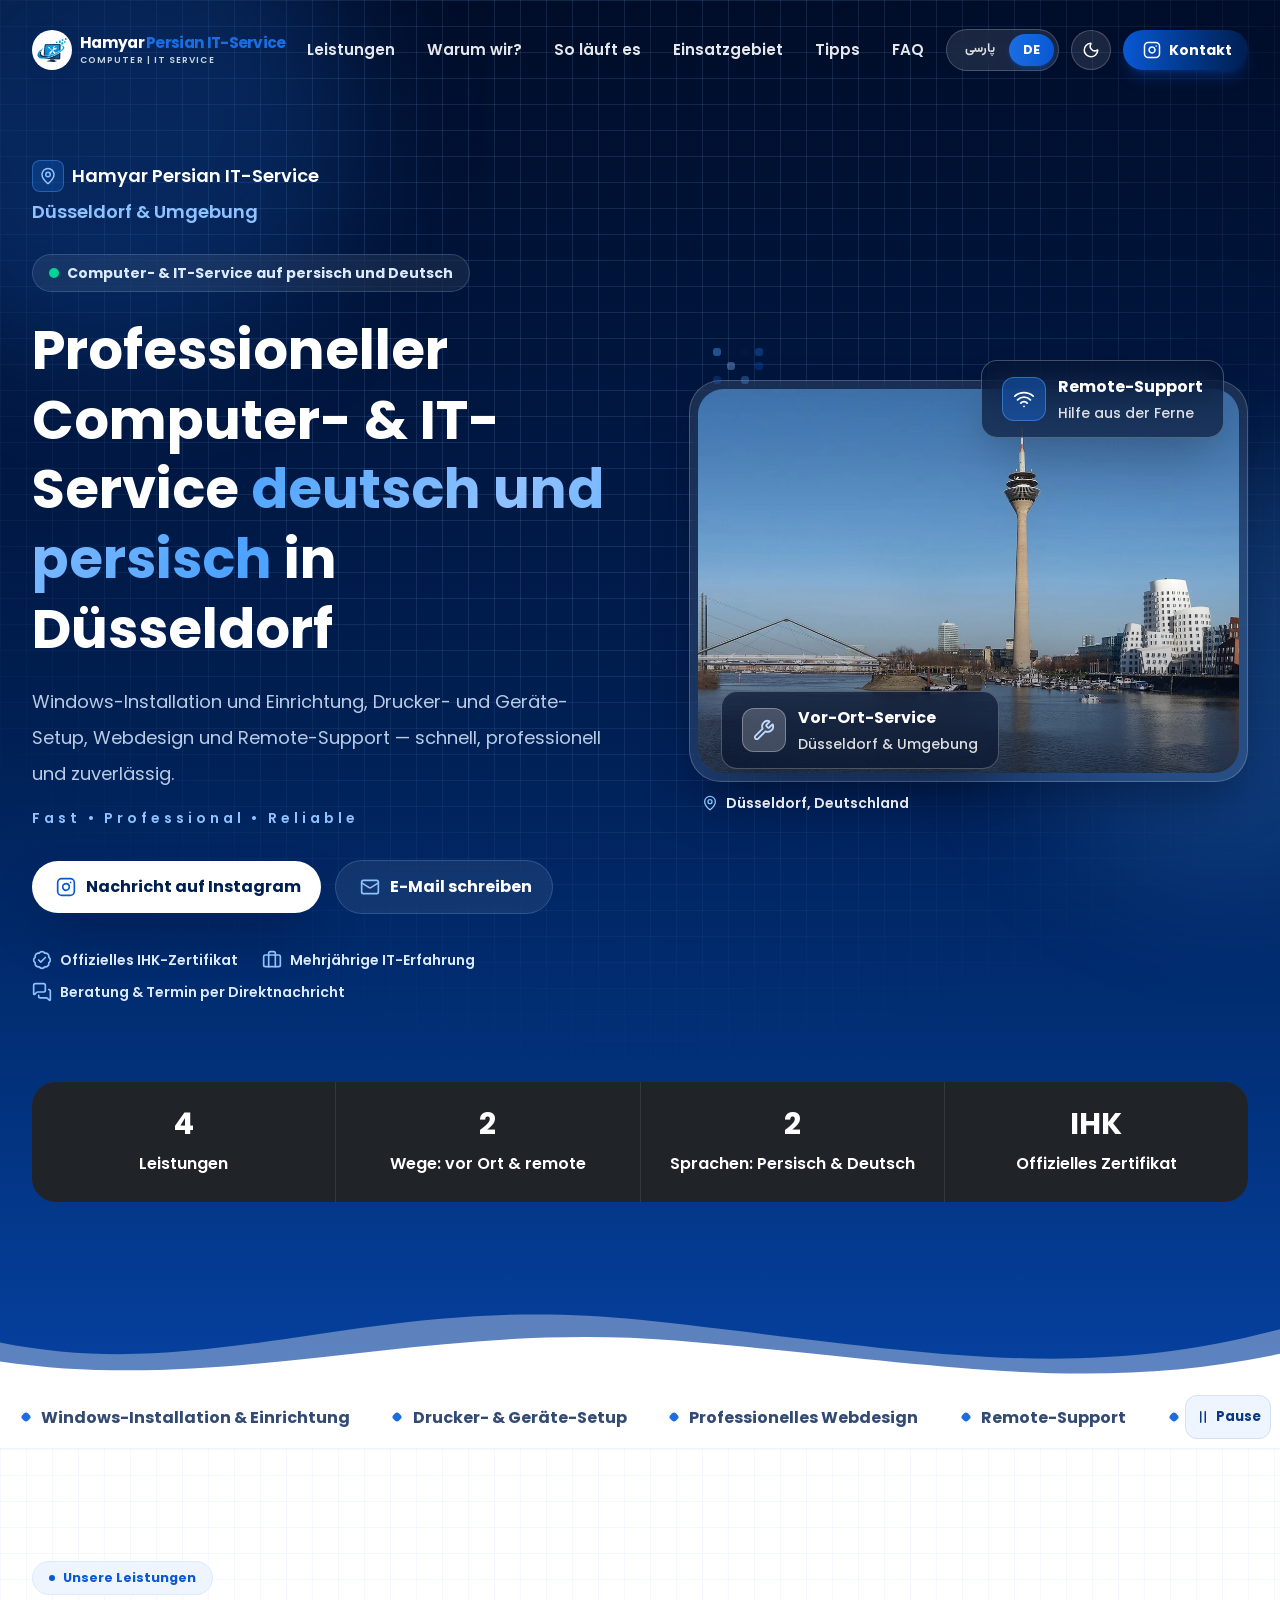
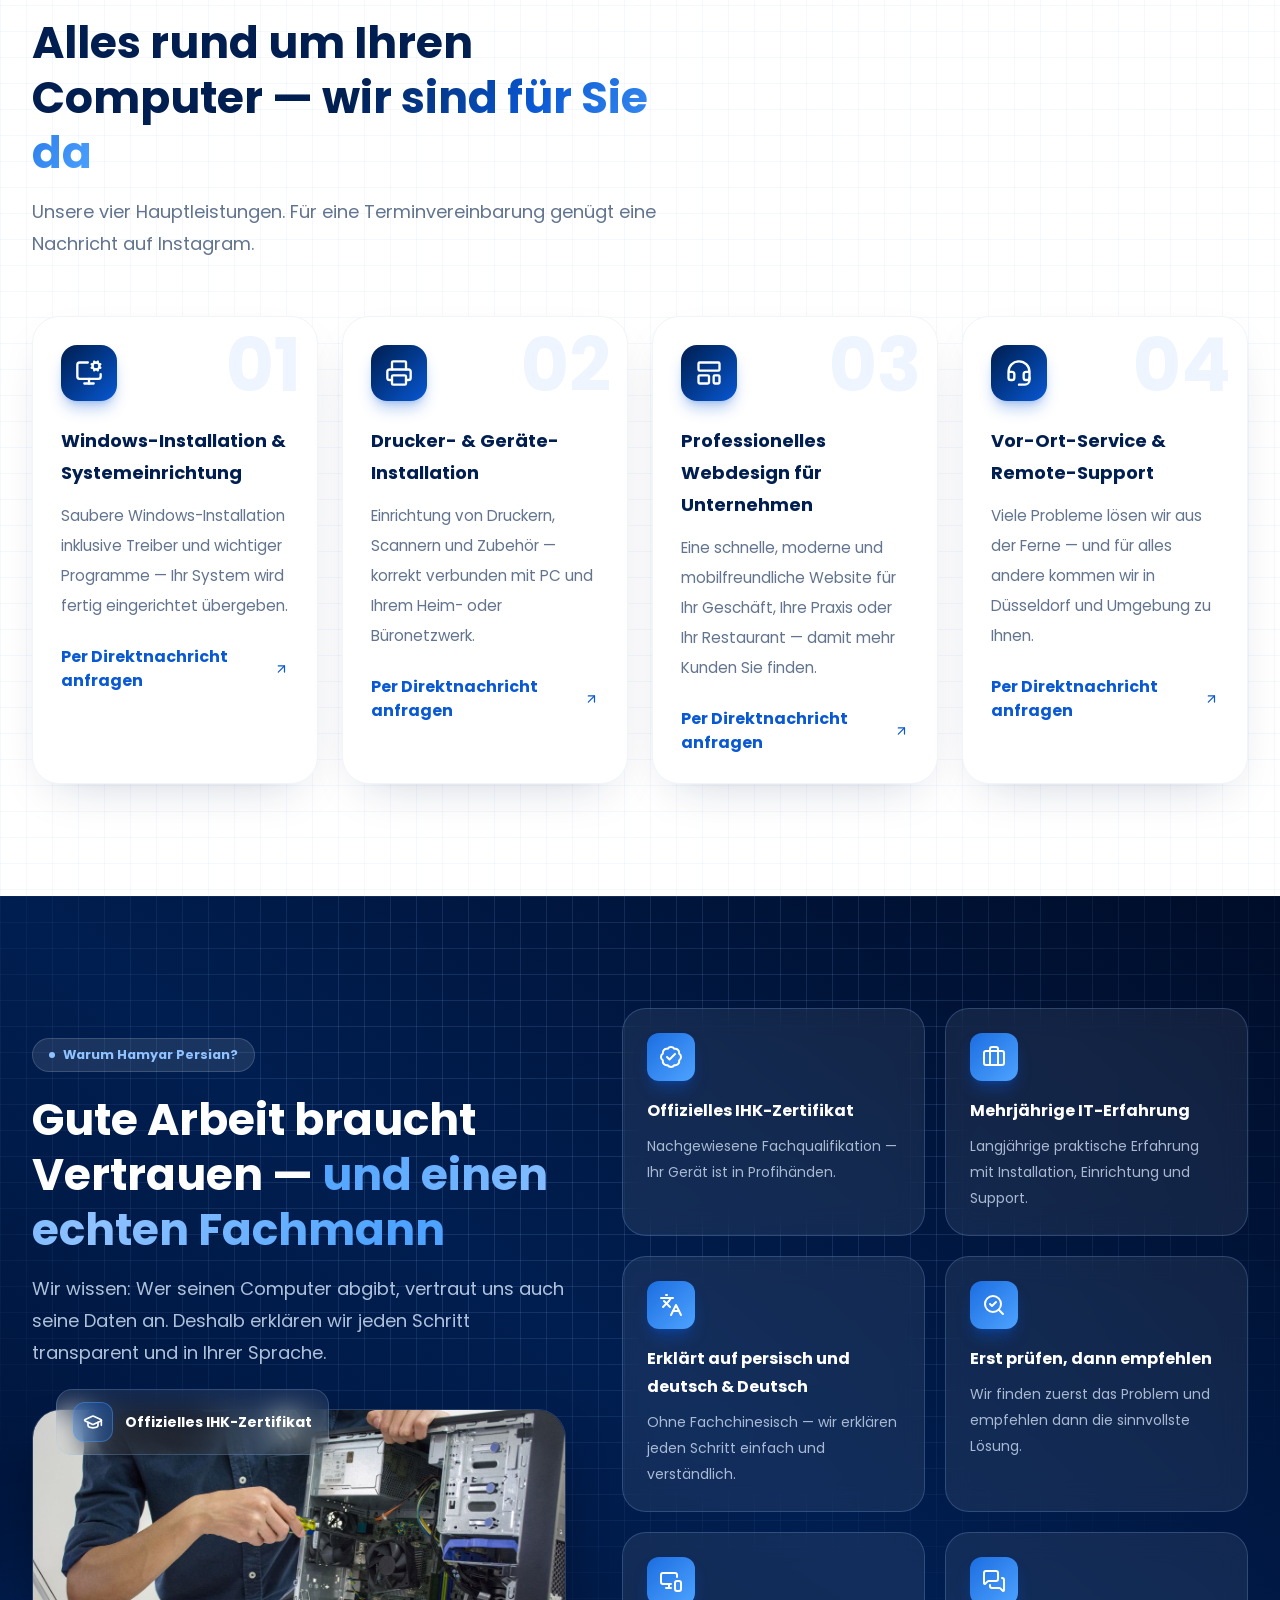
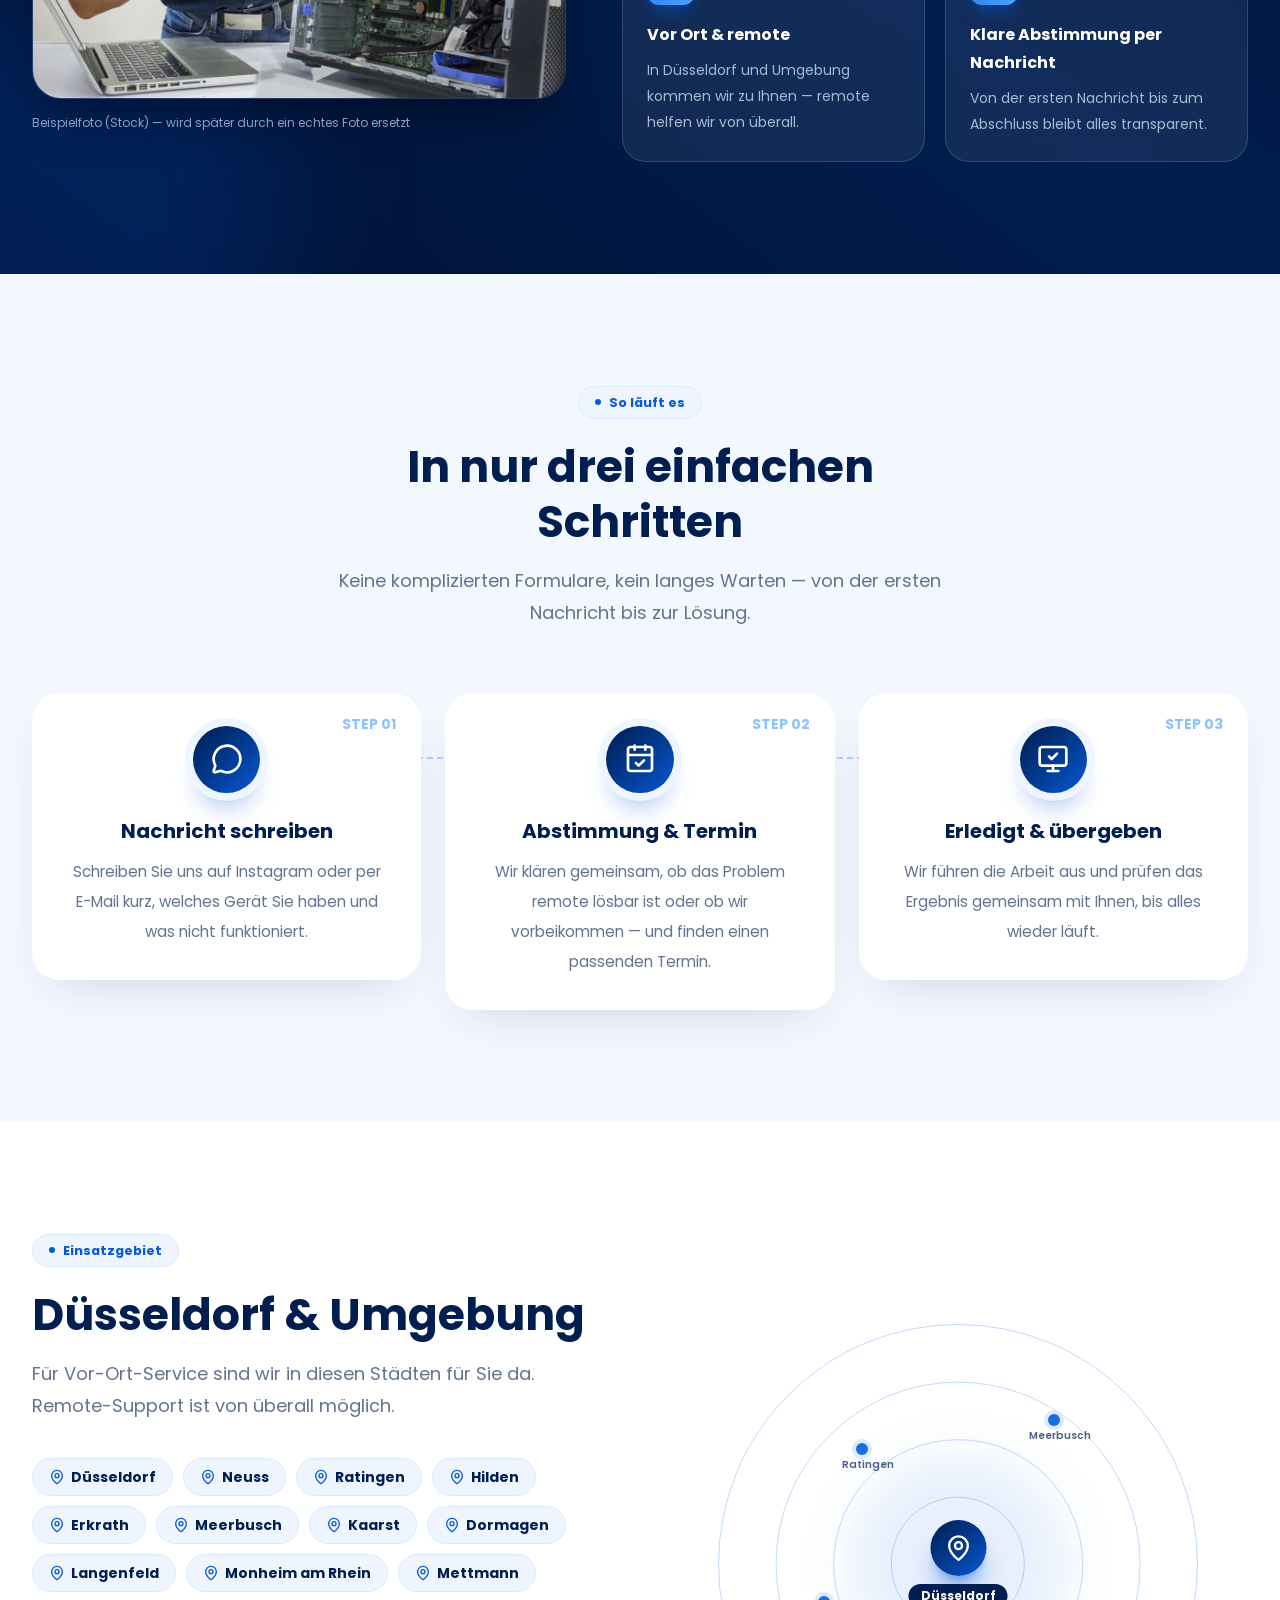
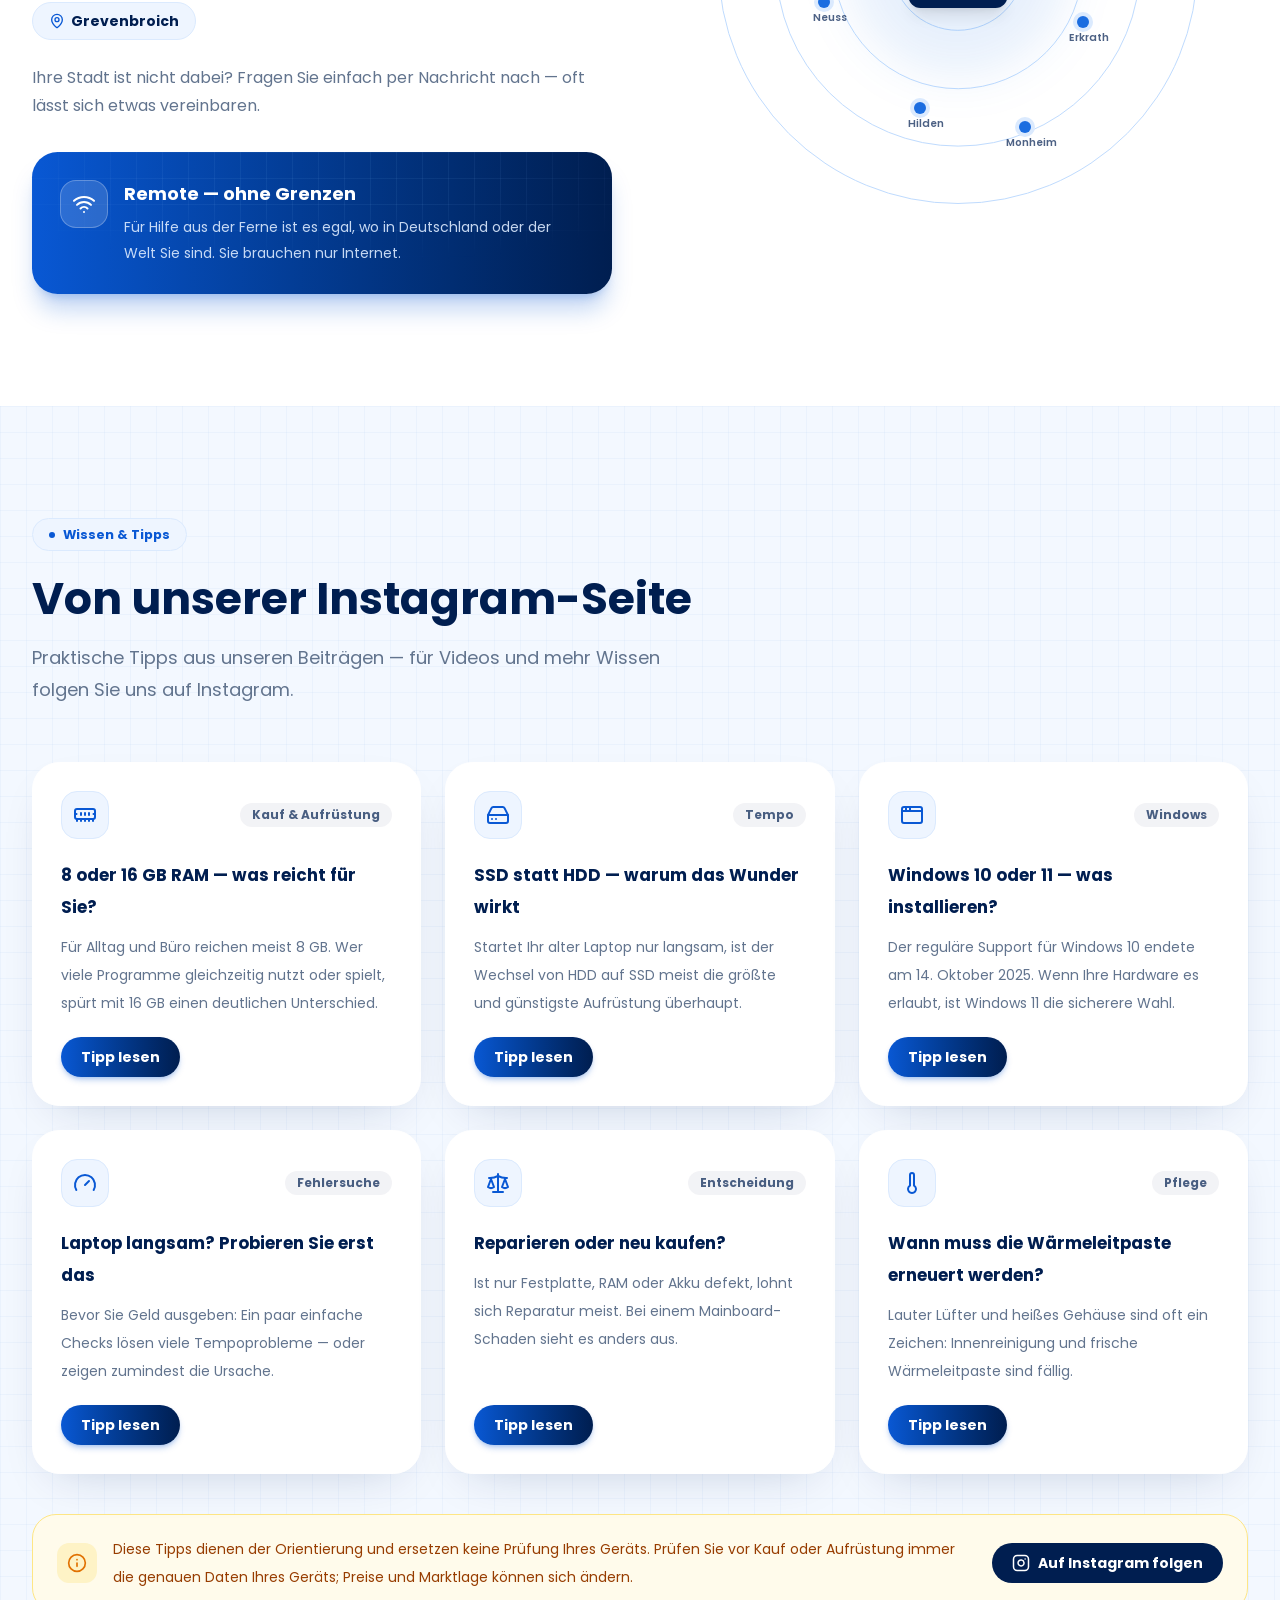
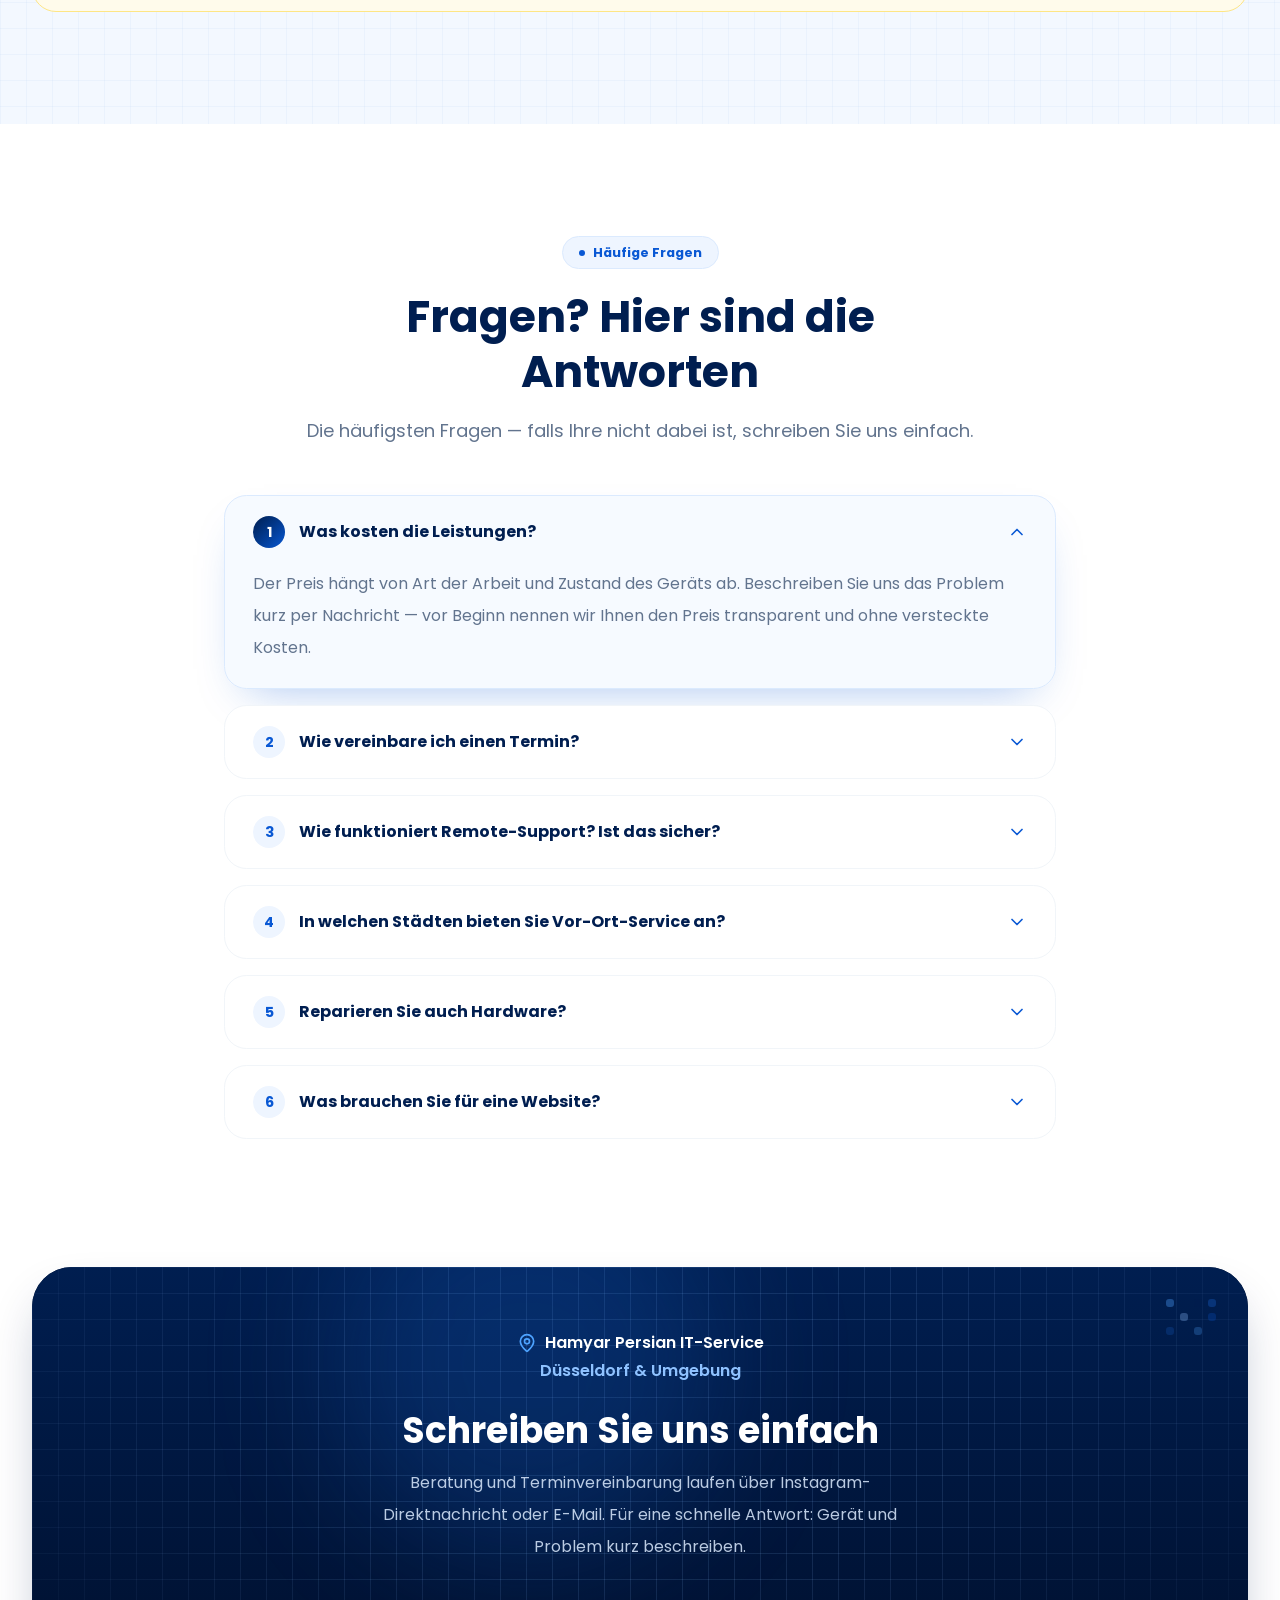
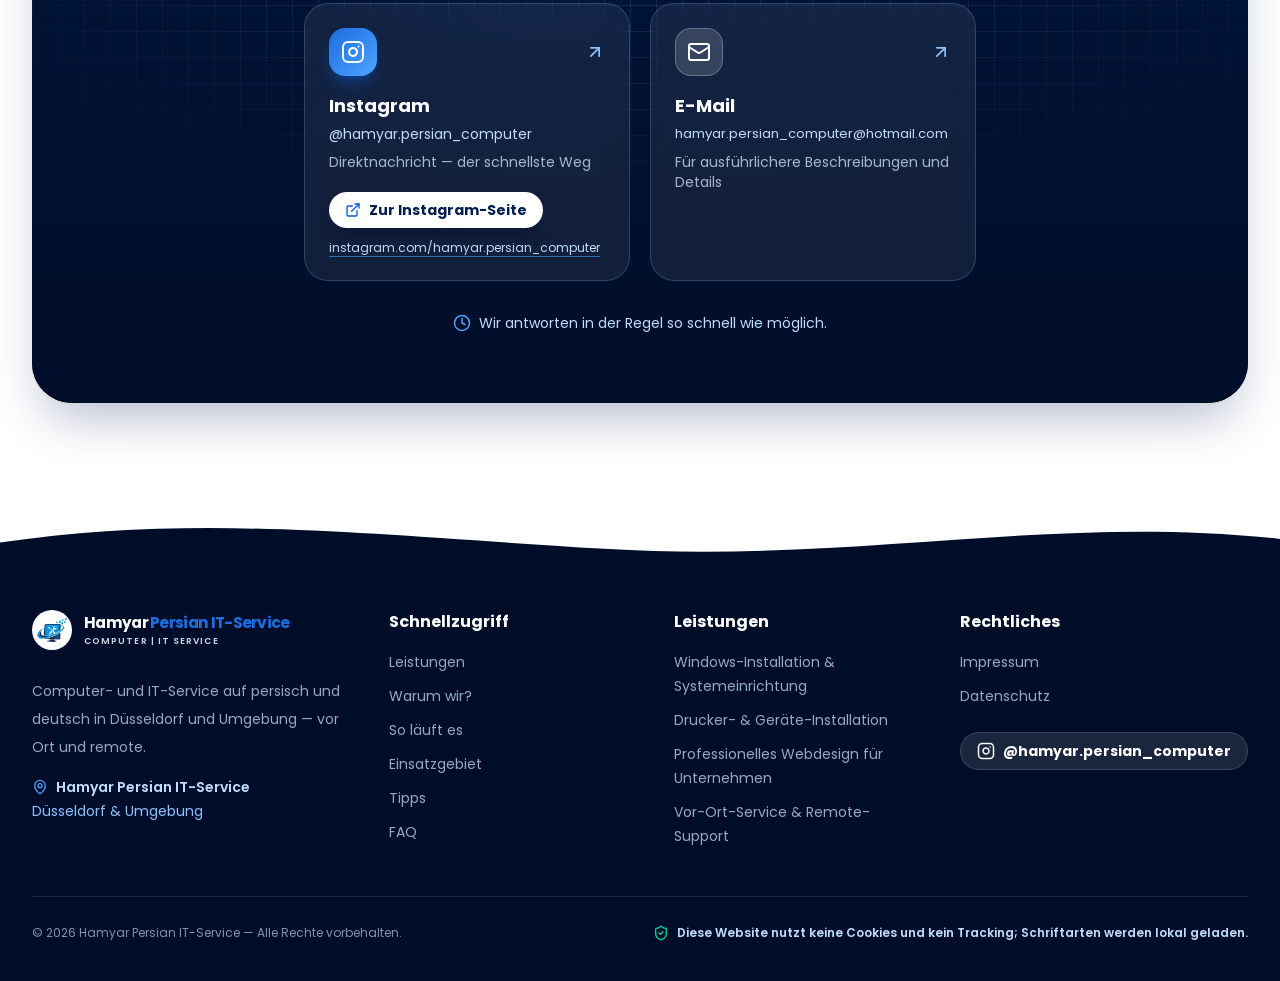
==== commit 0070f77c: "Update index.html" ====
--- a/de/index.html
+++ b/de/index.html
@@ -327,12 +327,12 @@
                       class="absolute inline-flex h-full w-full rounded-full bg-emerald-400 opacity-60 animate-ping"
                     ></span
                     ><span class="relative inline-flex rounded-full w-2.5 h-2.5 bg-emerald-400"></span></span
-                  >Computer- &amp; IT-Service in Persisch und Deutsch</span
+                  >Computer- &amp; IT-Service auf persisch und Deutsch</span
                 >
                 <h1
                   class="animate-fade-up mt-6 text-[2rem] leading-[1.35] sm:text-5xl sm:leading-[1.3] lg:text-[3.4rem] lg:leading-[1.28] font-extrabold text-white site-style-7"
                 >
-                  Professioneller Computer- &amp; IT-Service <span class="text-gradient">auf Persisch</span> in
+                  Professioneller Computer- &amp; IT-Service <span class="text-gradient">deutsch und persisch</span> in
                   Düsseldorf
                 </h1>
                 <p
@@ -651,7 +651,7 @@
             ><span
               class="ticker-item flex items-center gap-8 px-8 text-navy-800/80 font-bold whitespace-nowrap"
               dir="rtl"
-              >Beratung auf Persisch und Deutsch<span
+              >Beratung auf persisch und Deutsch<span
                 class="ticker-dot w-2 h-2 rounded-[3px] bg-brand-500 rotate-45 shrink-0"
               ></span></span
             ><span
@@ -687,7 +687,7 @@
             ><span
               class="ticker-item flex items-center gap-8 px-8 text-navy-800/80 font-bold whitespace-nowrap"
               dir="rtl"
-              >Beratung auf Persisch und Deutsch<span
+              >Beratung auf persisch und Deutsch<span
                 class="ticker-dot w-2 h-2 rounded-[3px] bg-brand-500 rotate-45 shrink-0"
               ></span
             ></span>
@@ -719,7 +719,7 @@
                 </li>
                 <li class="ticker-item text-navy-800/80 font-bold">
                   <span class="ticker-dot w-2 h-2 rounded-[3px] bg-brand-500 rotate-45" aria-hidden="true"></span>
-                  <span class="ticker-label">Beratung auf Persisch</span>
+                  <span class="ticker-label">Beratung auf persisch und deutsch </span>
                 </li>
               </ul>
             </div>
@@ -1169,7 +1169,7 @@
                       <path d="m22 22-5-10-5 10"></path>
                       <path d="M14 18h6"></path></svg
                   ></span>
-                  <h3 class="mt-4 font-extrabold text-white leading-7">Erklärt auf Persisch &amp; Deutsch</h3>
+                  <h3 class="mt-4 font-extrabold text-white leading-7">Erklärt auf persisch und deutsch  &amp; Deutsch</h3>
                   <p class="mt-2 text-sm leading-6.5 text-brand-100/75">
                     Ohne Fachchinesisch — wir erklären jeden Schritt einfach und verständlich.
                   </p>
@@ -3566,7 +3566,7 @@
                 ></a
               >
               <p class="mt-5 text-sm leading-7 text-brand-100/70 max-w-xs">
-                Computer- und IT-Service auf Persisch in Düsseldorf und Umgebung — vor Ort und remote.
+                Computer- und IT-Service auf persisch und deutsch  in Düsseldorf und Umgebung — vor Ort und remote.
               </p>
               <p class="mt-4 flex items-center gap-2 text-sm font-semibold text-brand-200 site-style-1">
                 <svg
@@ -3747,3 +3747,4 @@
     </div>
   </body>
 </html>
+
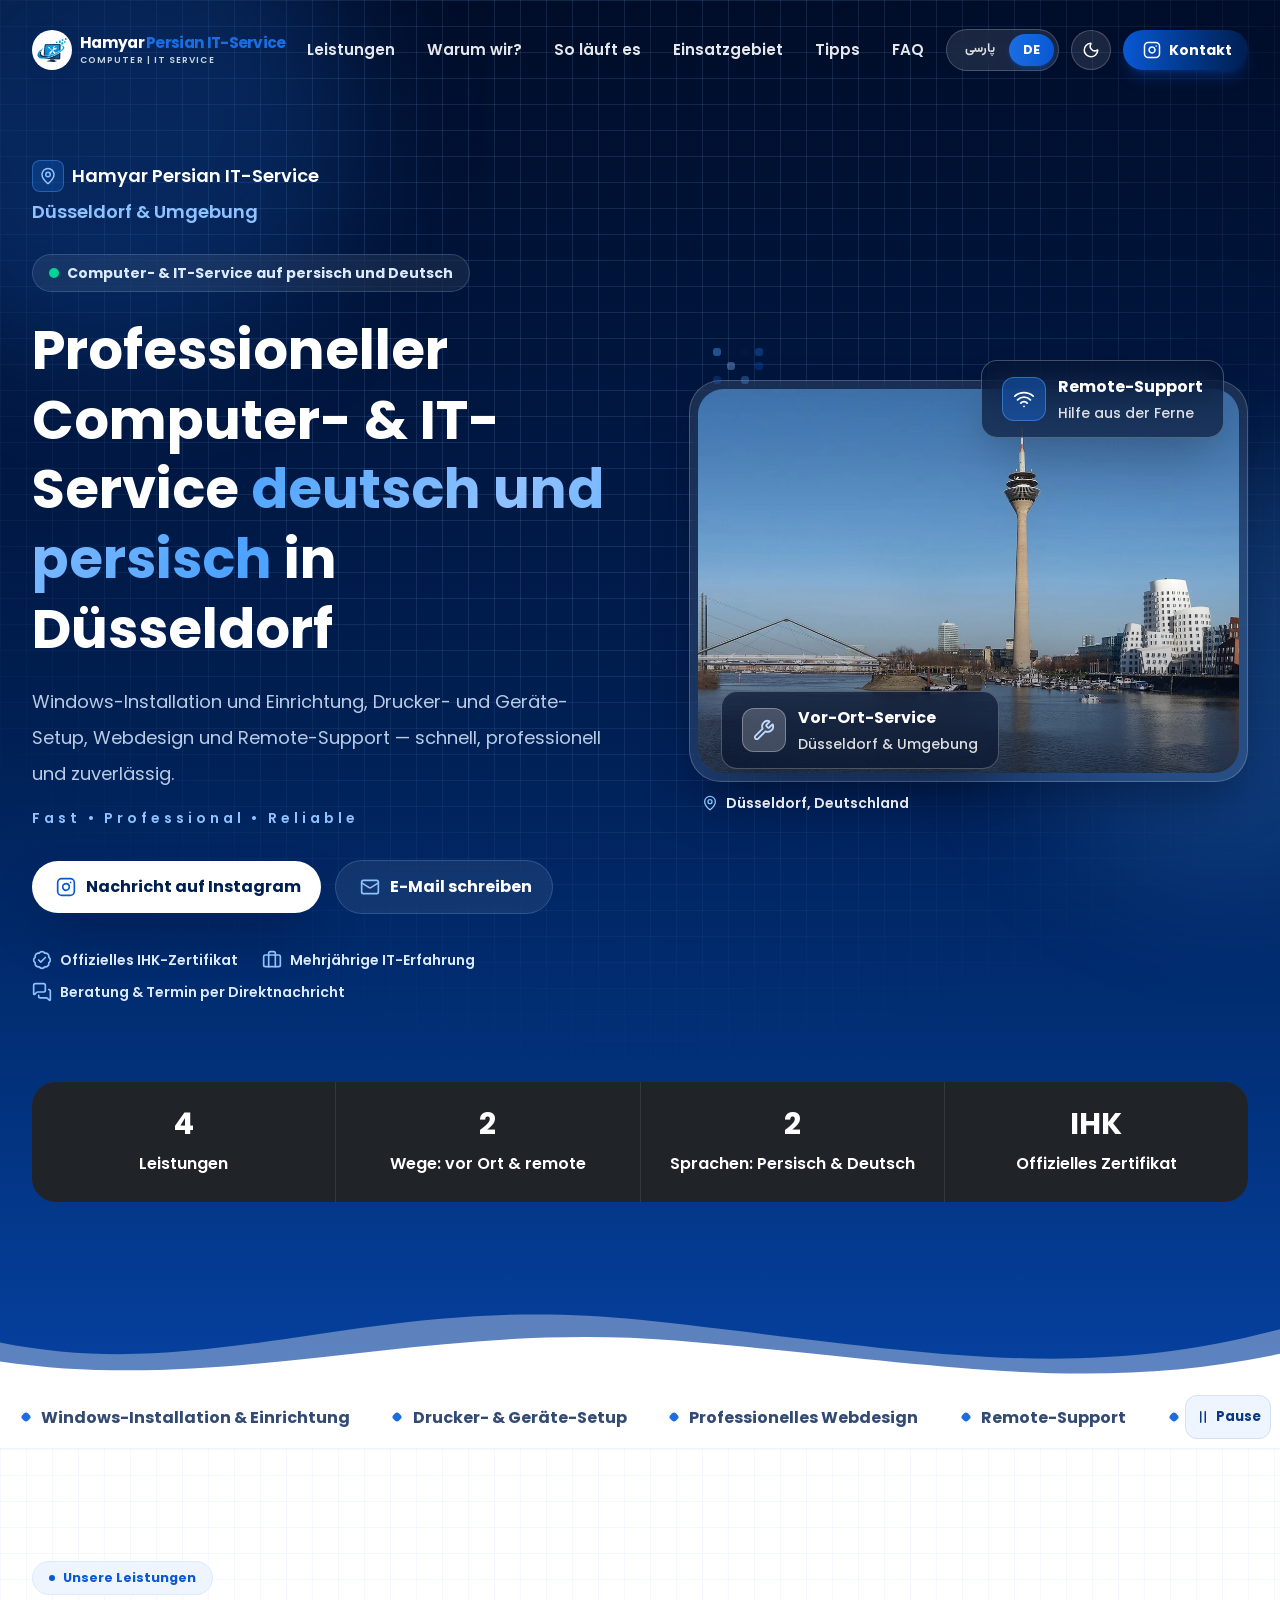
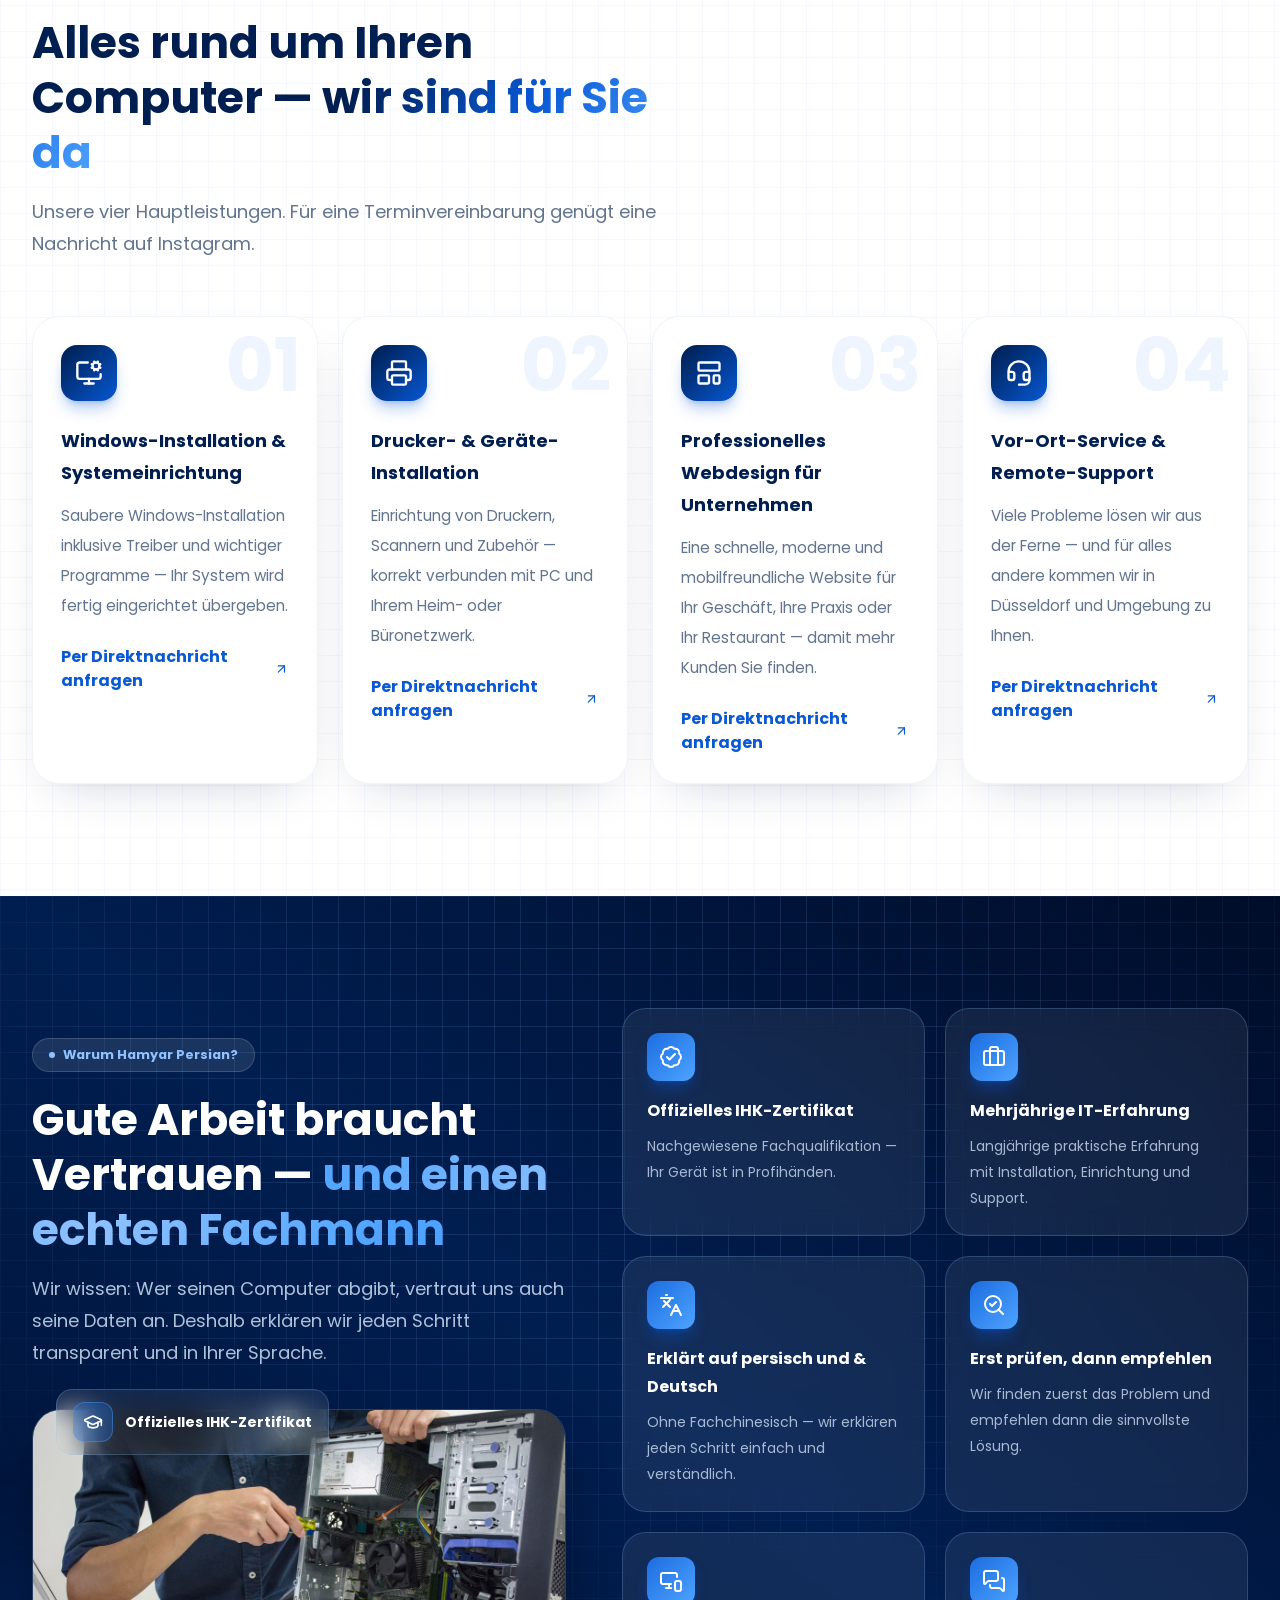
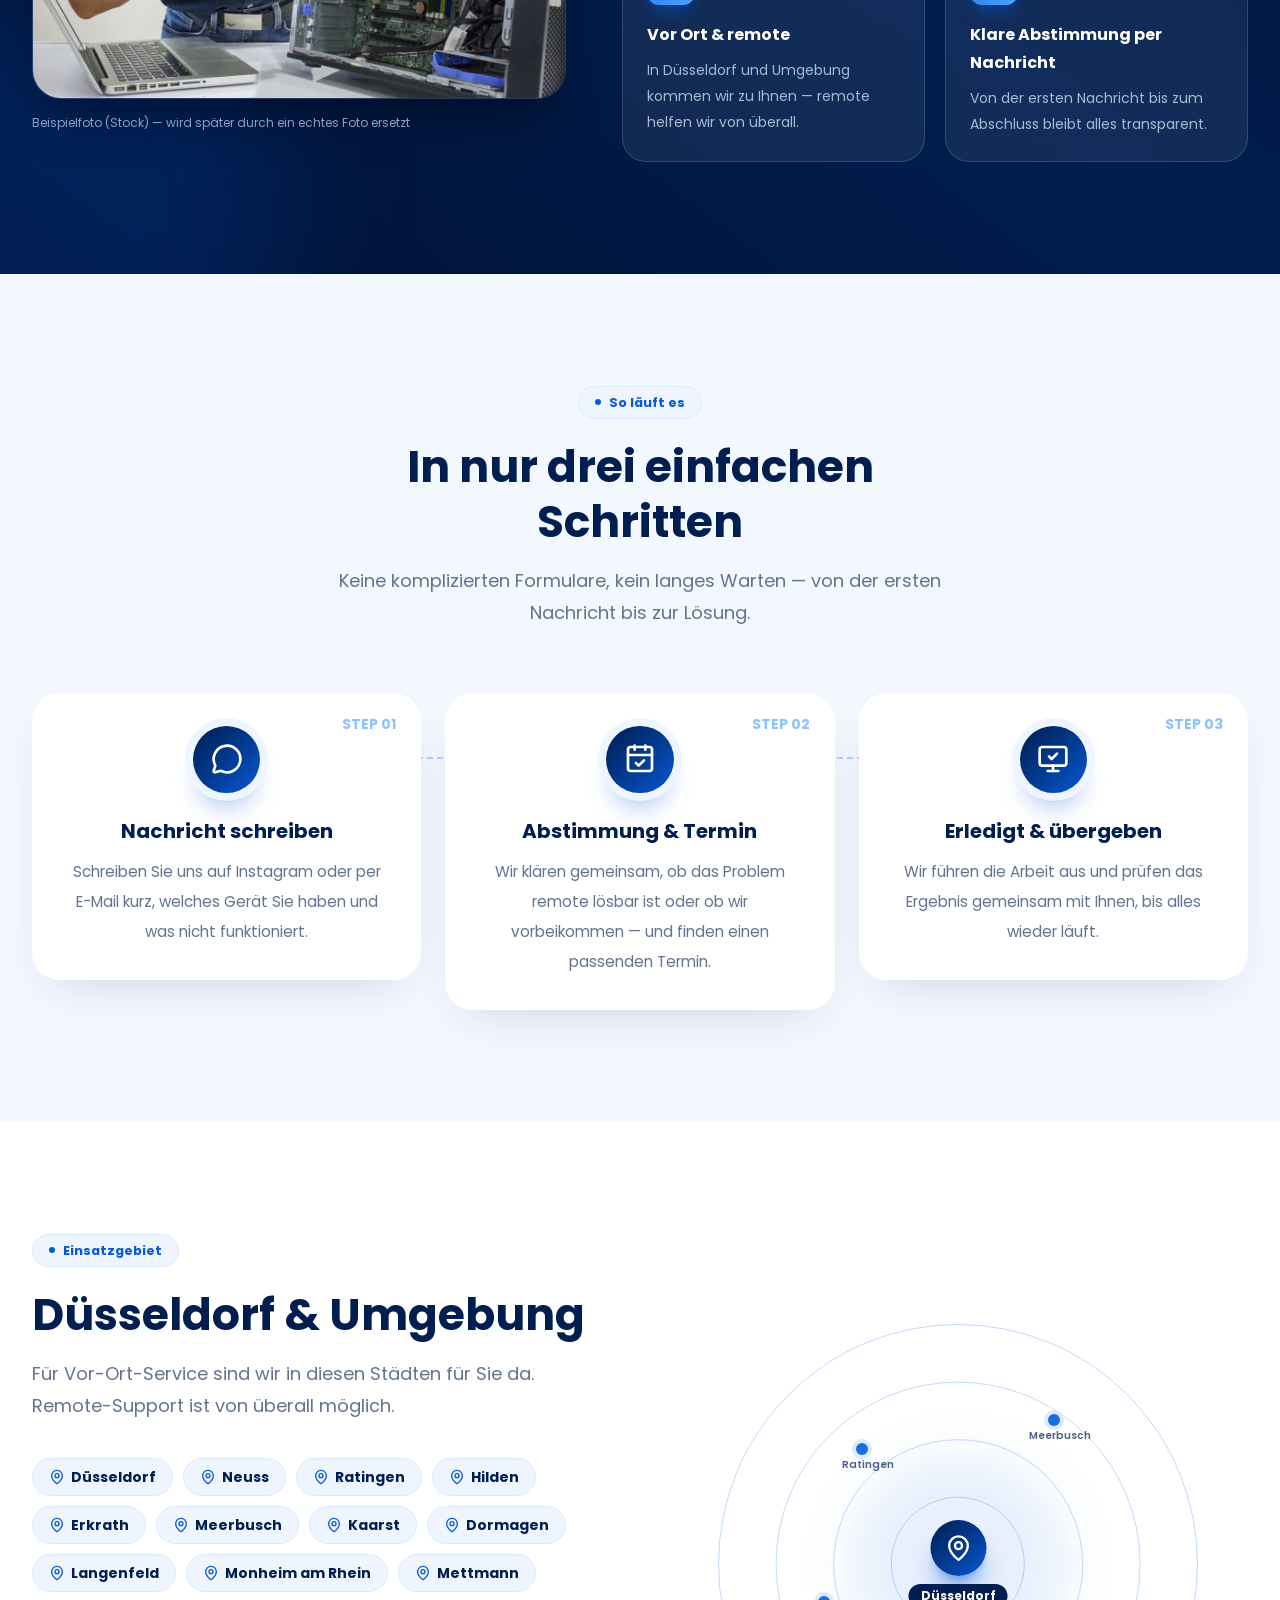
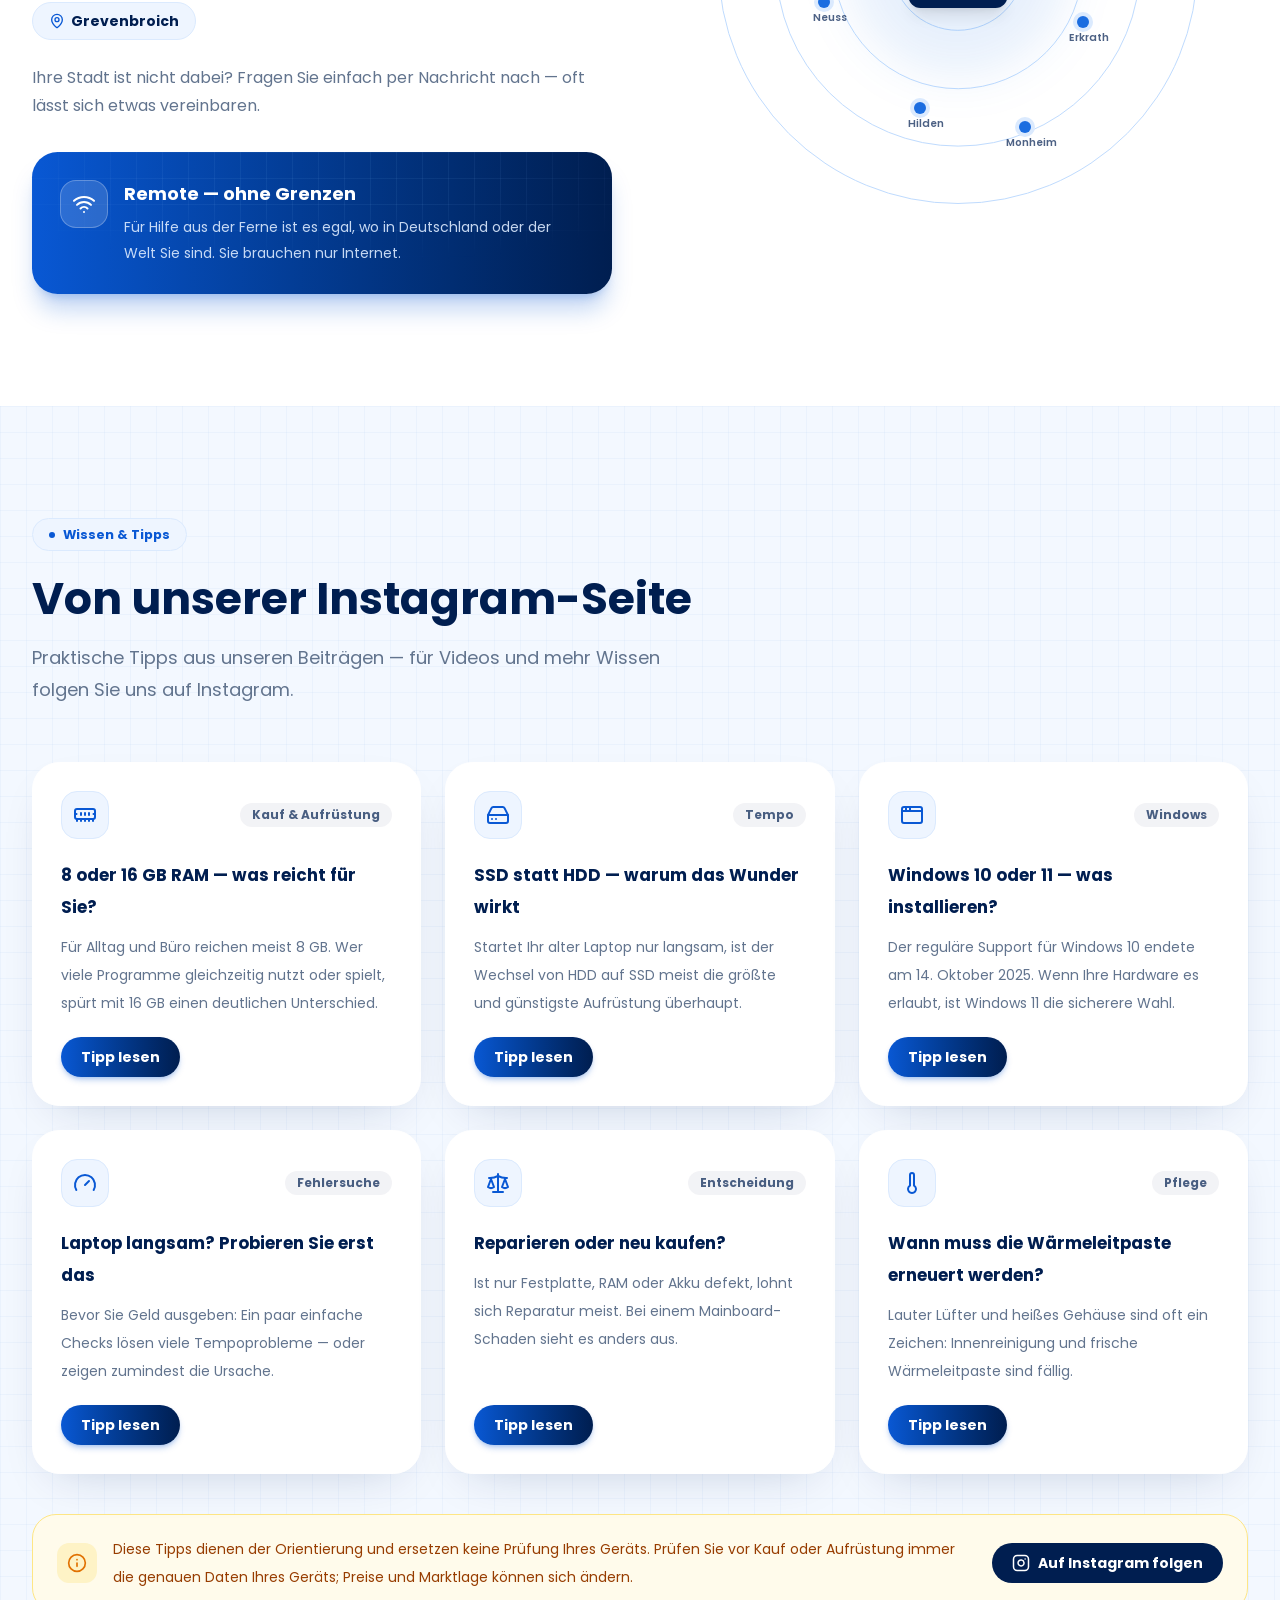
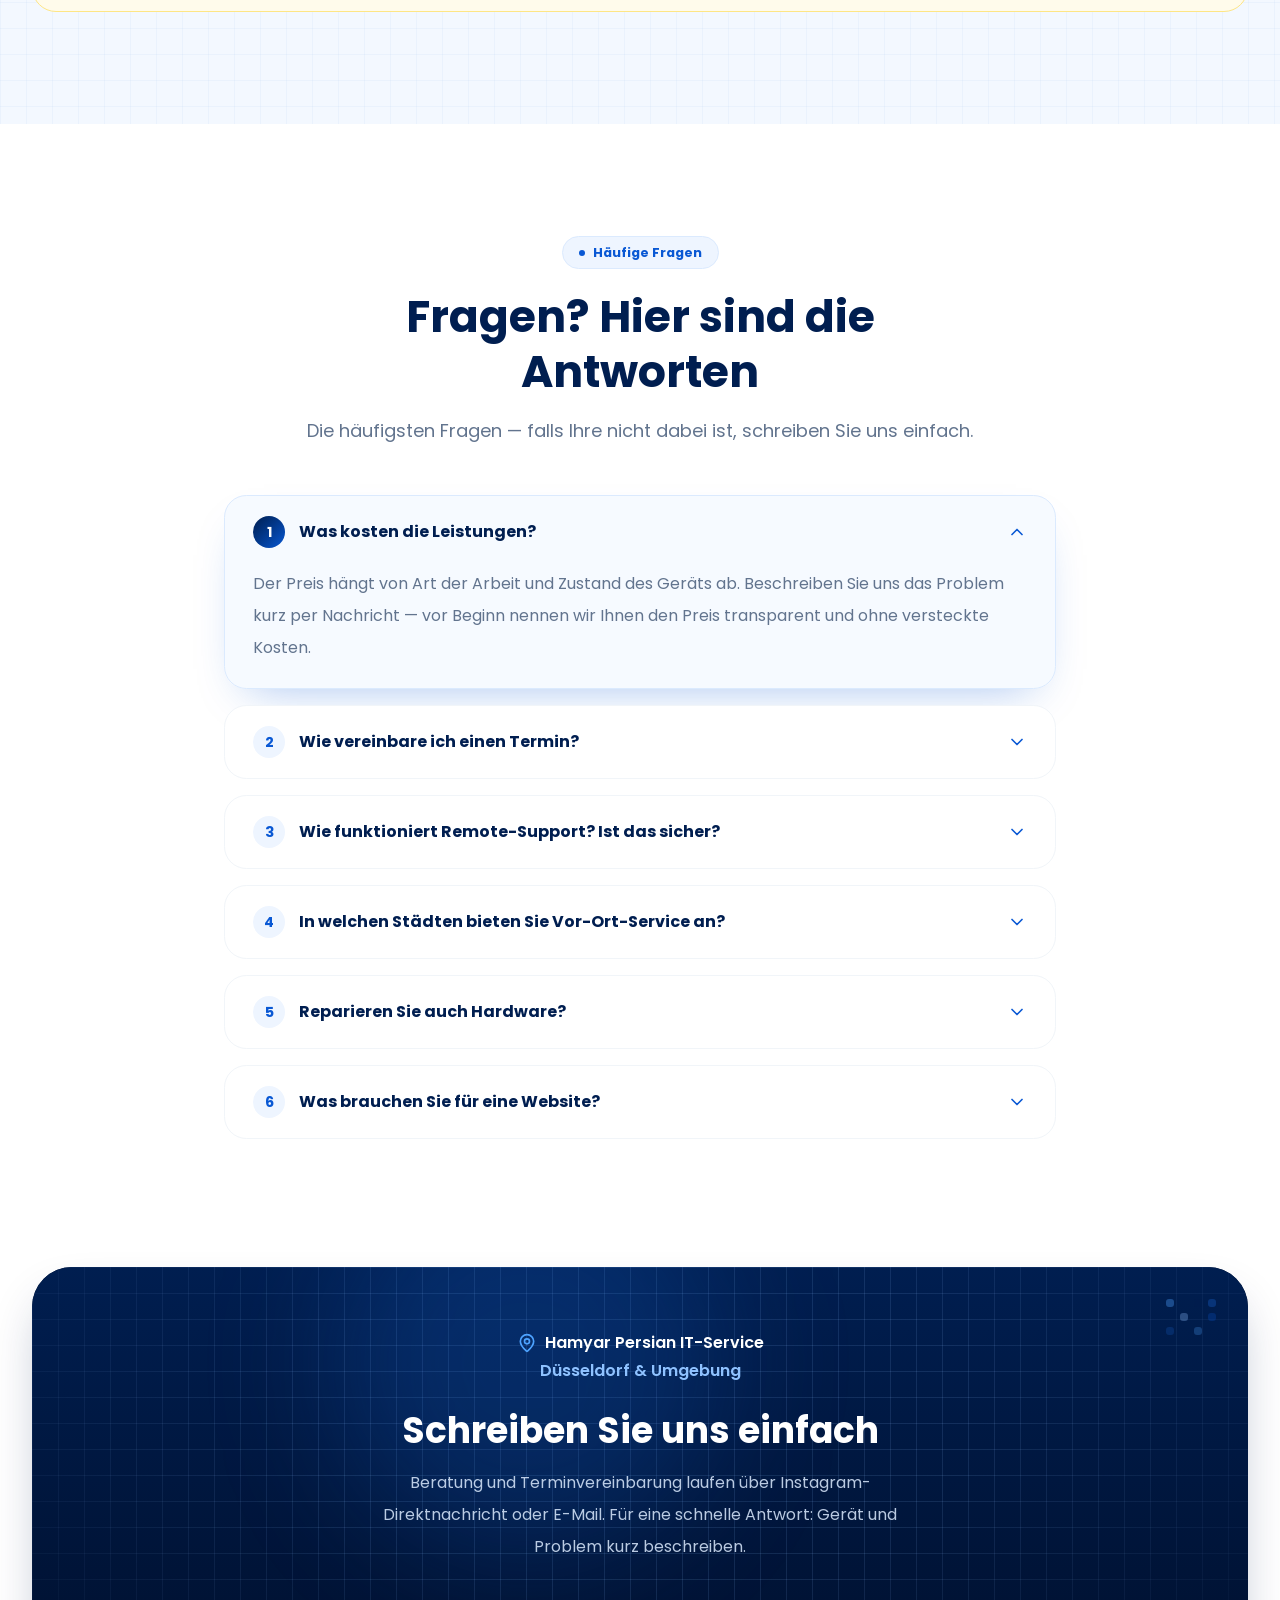
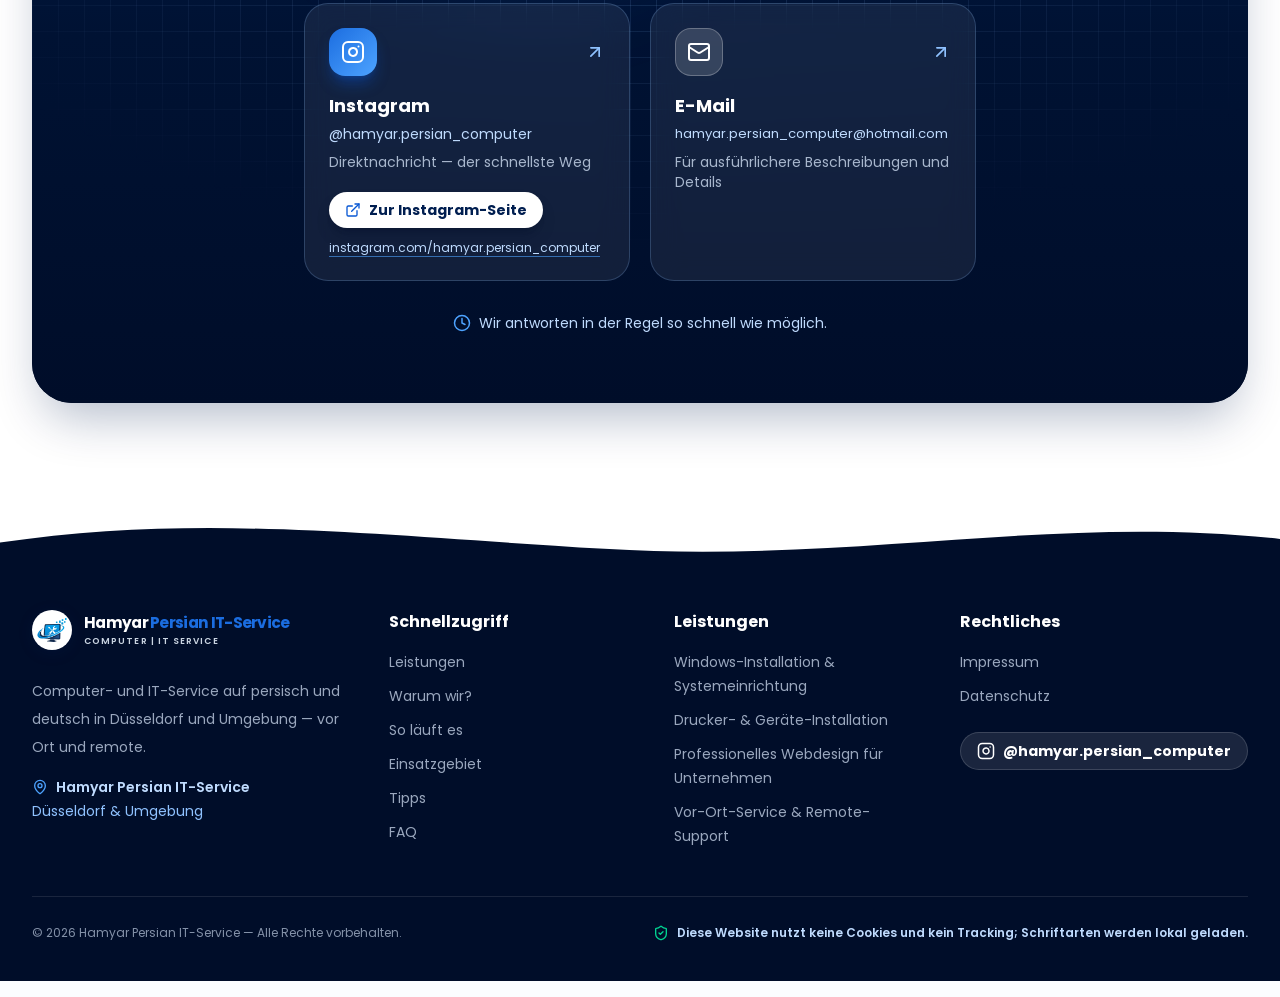
==== commit 443d1fc6: "Update index.html" ====
--- a/de/index.html
+++ b/de/index.html
@@ -1169,7 +1169,7 @@
                       <path d="m22 22-5-10-5 10"></path>
                       <path d="M14 18h6"></path></svg
                   ></span>
-                  <h3 class="mt-4 font-extrabold text-white leading-7">Erklärt auf persisch und deutsch  &amp; Deutsch</h3>
+                  <h3 class="mt-4 font-extrabold text-white leading-7">Erklärt auf persisch und  &amp; Deutsch</h3>
                   <p class="mt-2 text-sm leading-6.5 text-brand-100/75">
                     Ohne Fachchinesisch — wir erklären jeden Schritt einfach und verständlich.
                   </p>
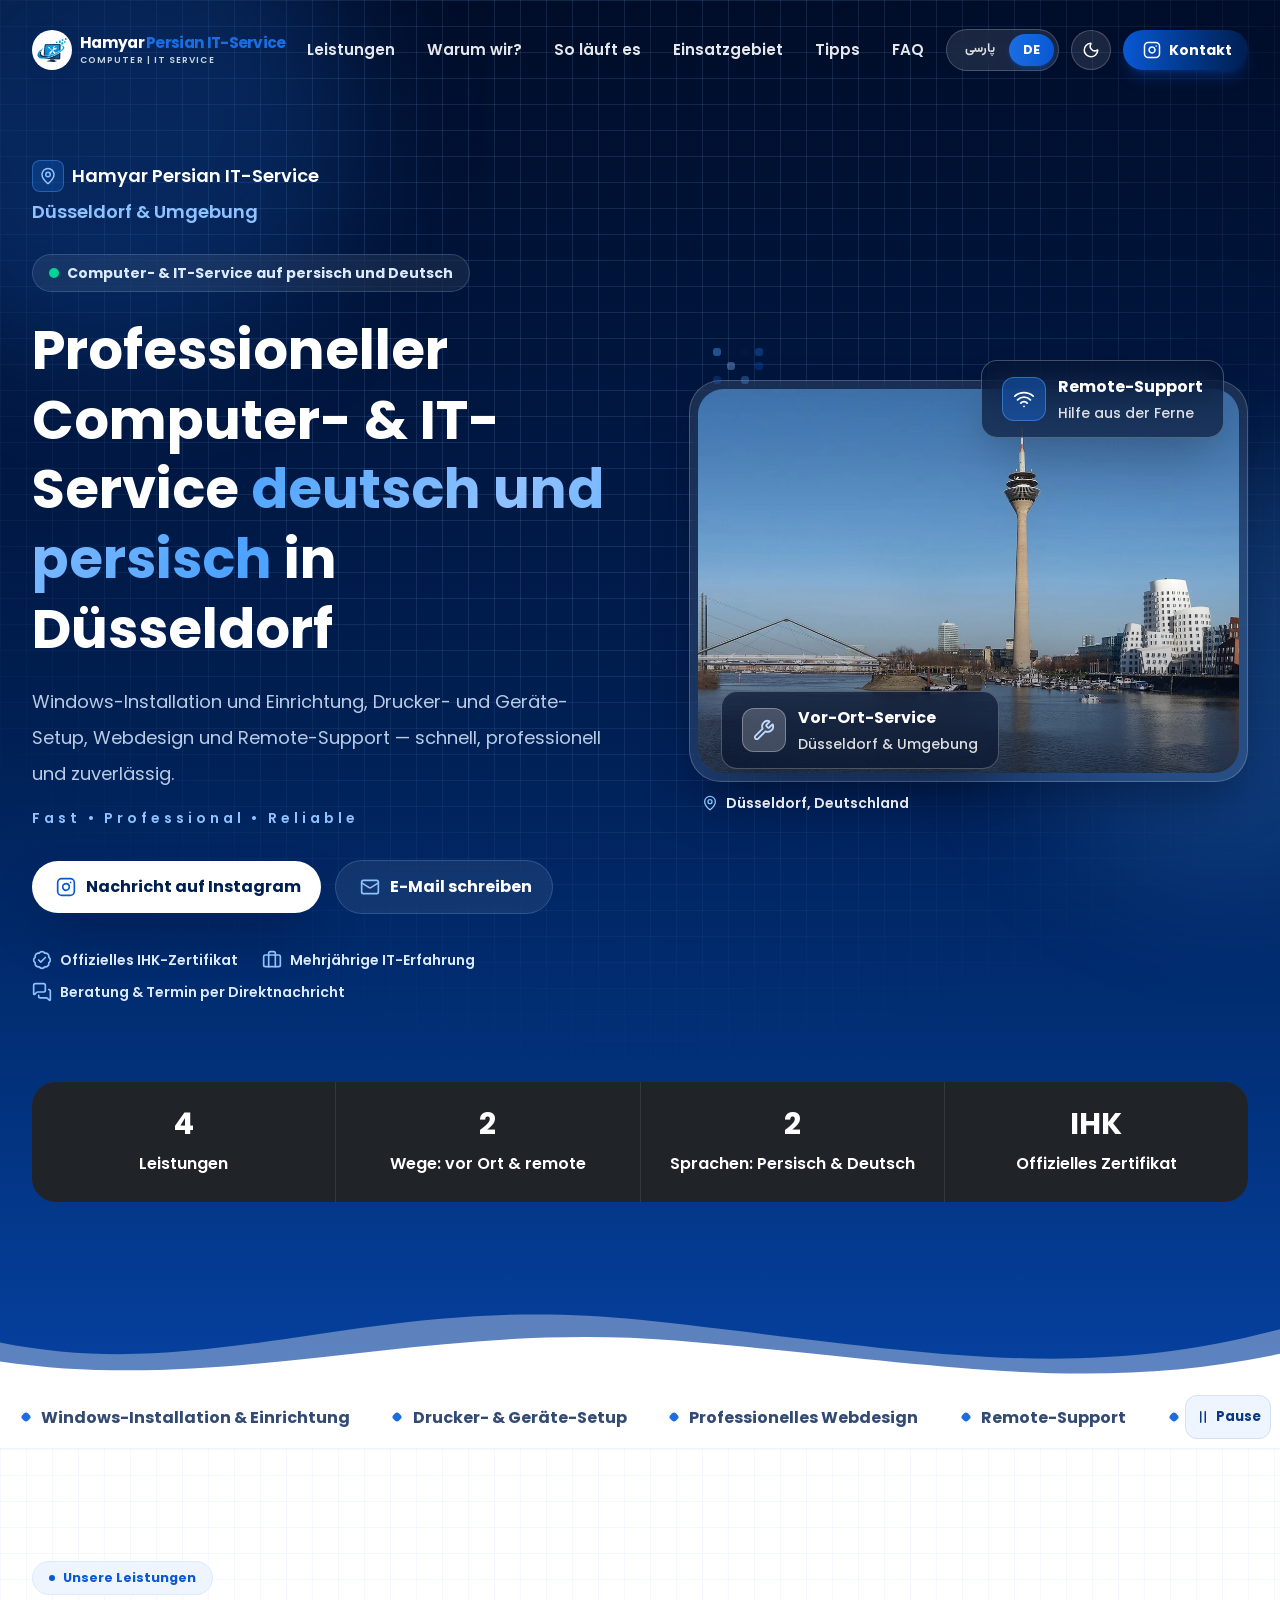
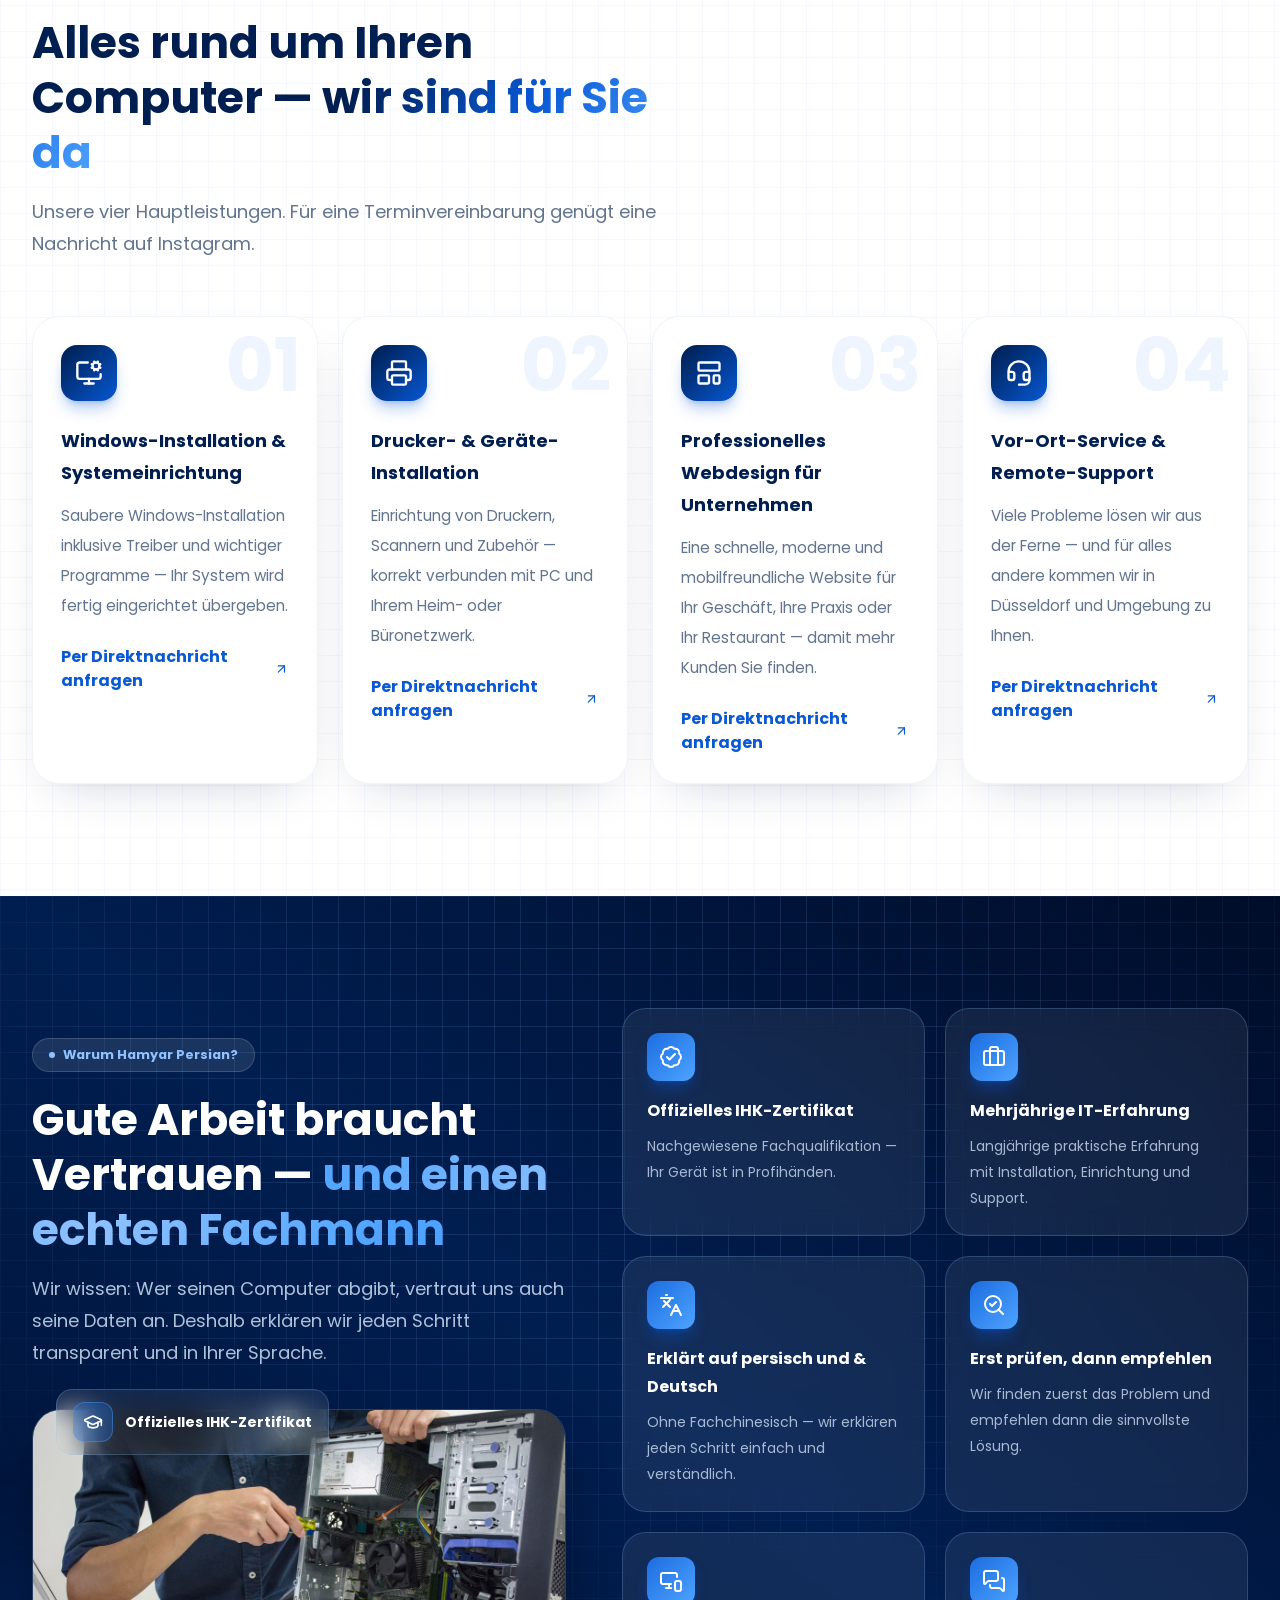
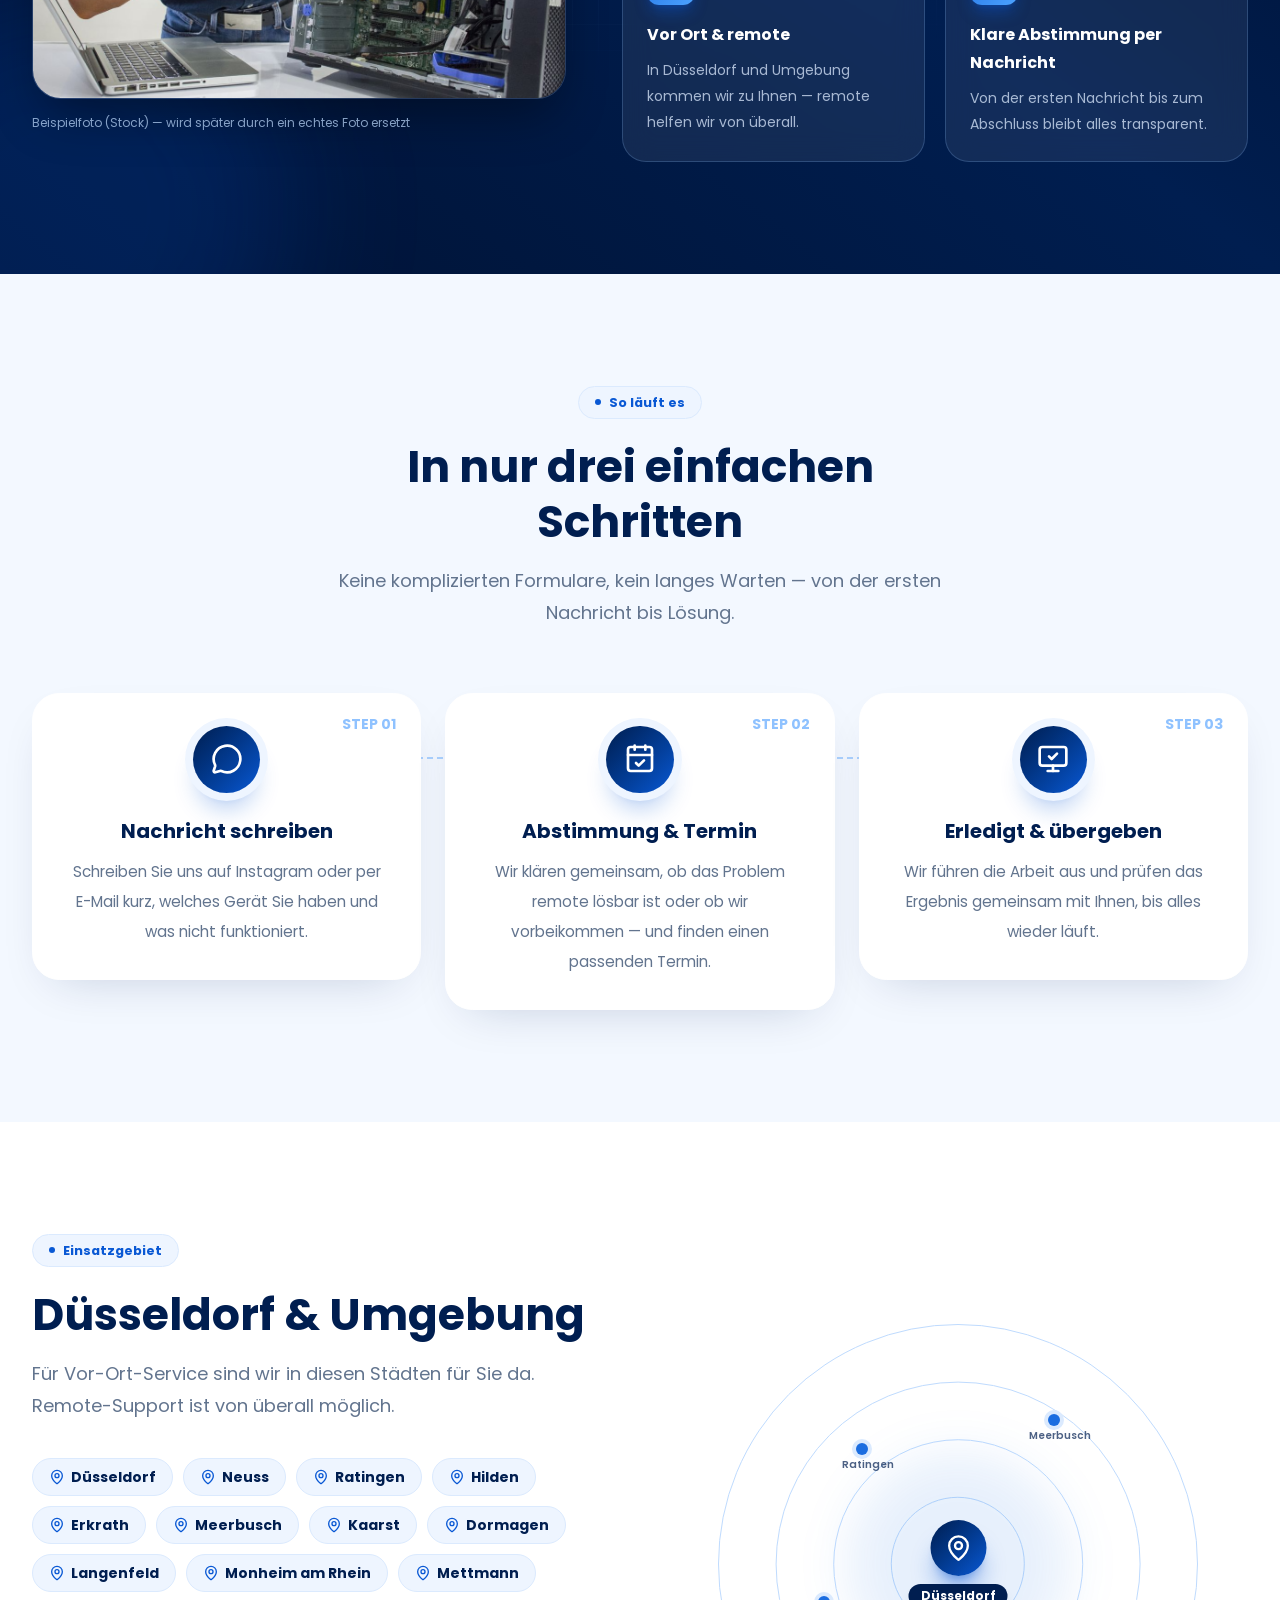
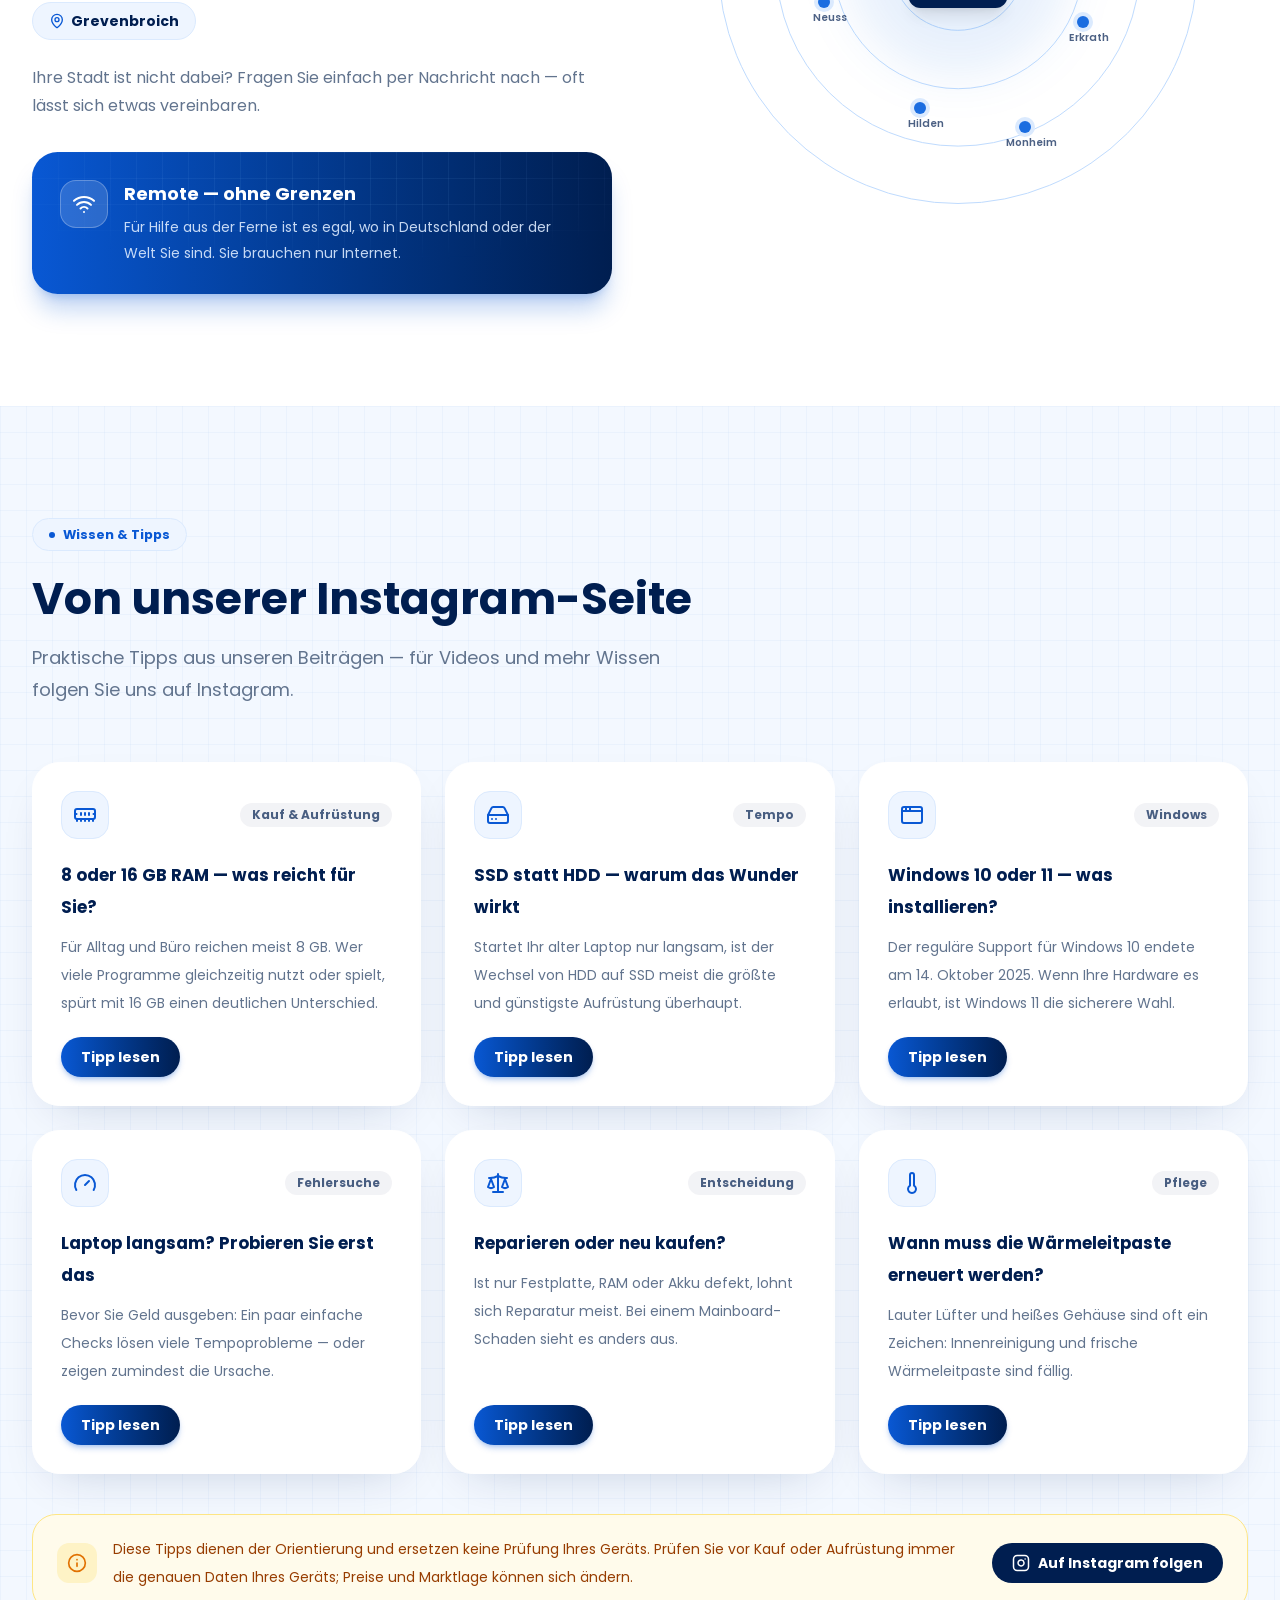
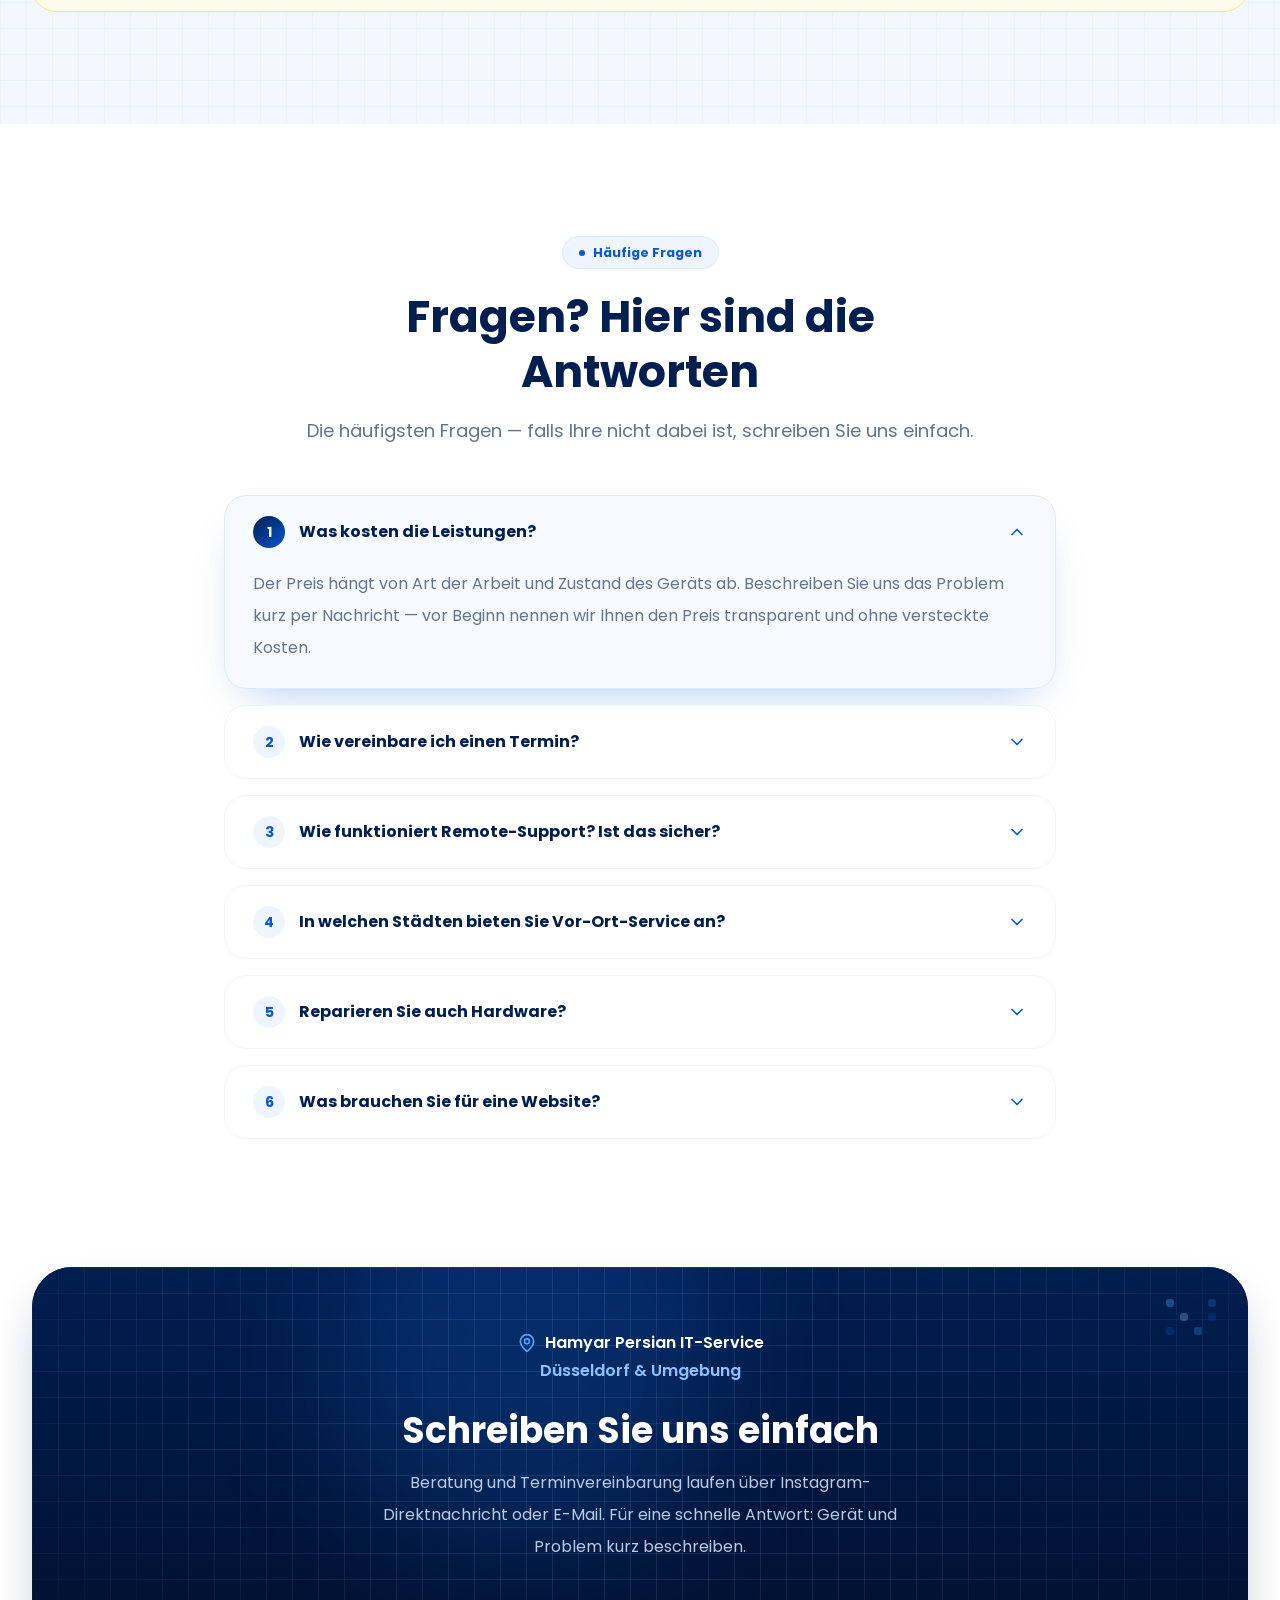
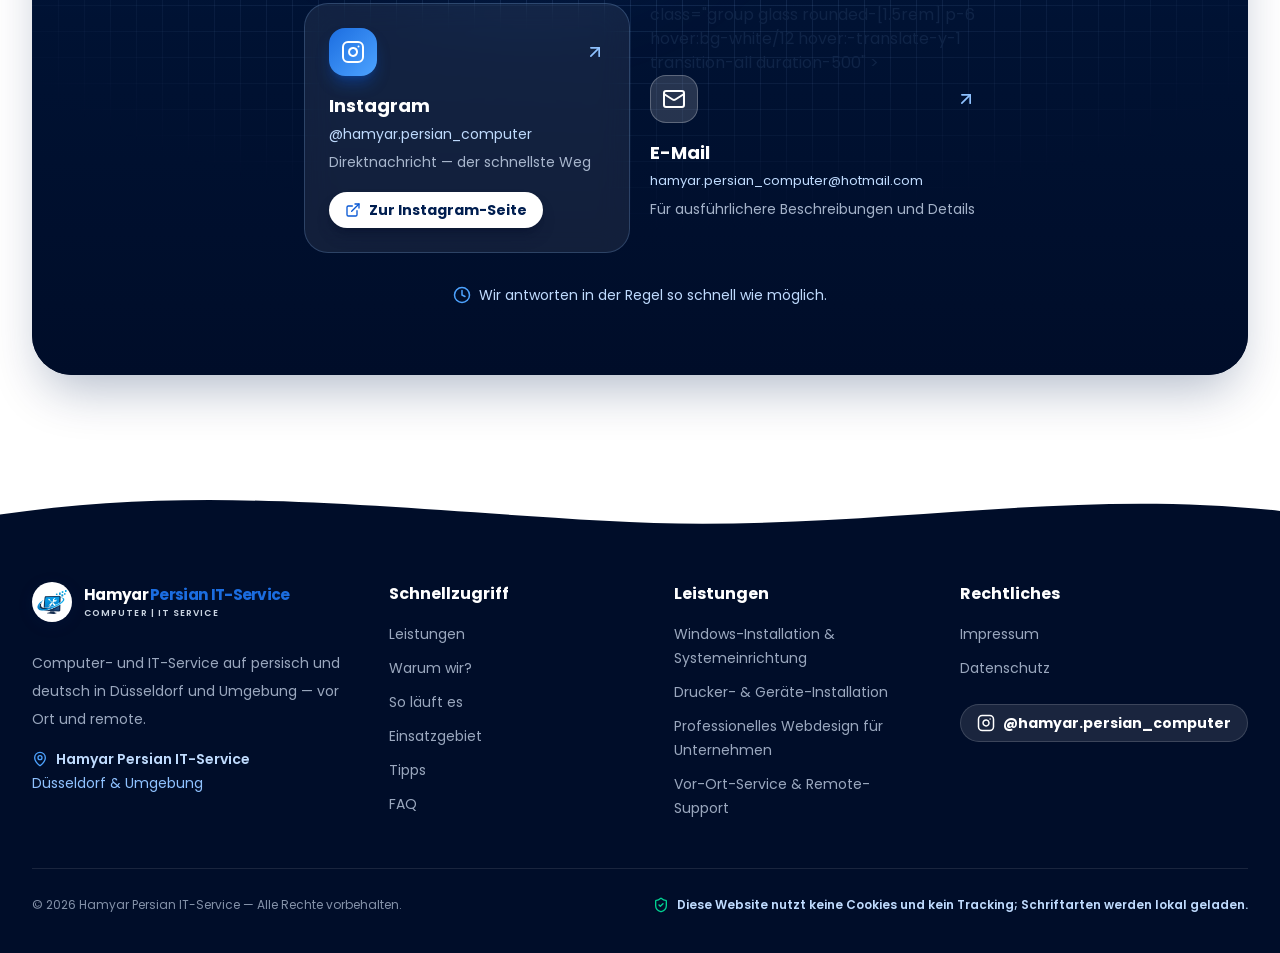
==== commit 278d88bd: "Update index.html" ====
--- a/de/index.html
+++ b/de/index.html
@@ -1283,7 +1283,7 @@
                 In nur drei einfachen Schritten
               </h2>
               <p class="mt-4 text-base sm:text-lg leading-8 text-slate-500">
-                Keine komplizierten Formulare, kein langes Warten — von der ersten Nachricht bis zur Lösung.
+                Keine komplizierten Formulare, kein langes Warten — von der ersten Nachricht bis  Lösung.
               </p>
             </div>
             <div class="relative mt-16 grid md:grid-cols-3 gap-6">
@@ -3458,14 +3458,10 @@
                             <path d="M10 14 21 3"></path>
                             <path d="M18 13v6a2 2 0 0 1-2 2H5a2 2 0 0 1-2-2V8a2 2 0 0 1 2-2h6"></path></svg
                           >Zur Instagram-Seite</span
-                        ><span
-                          class="text-xs text-brand-200 underline decoration-brand-400/60 underline-offset-4 break-all site-style-3"
-                          dir="ltr"
-                          >instagram.com/hamyar.persian_computer</span
-                        ></span
-                      ></a
-                    ><a
-                      href="mailto:hamyar.persian_computer@hotmail.com"
+                          </span>
+                      </a>
+                    <a
+                      href="mailto:hamyar.persian_computer@hotmail.com">
                       class="group glass rounded-[1.5rem] p-6 hover:bg-white/12 hover:-translate-y-1 transition-all duration-500"
                       ><span class="flex items-center justify-between"
                         ><span
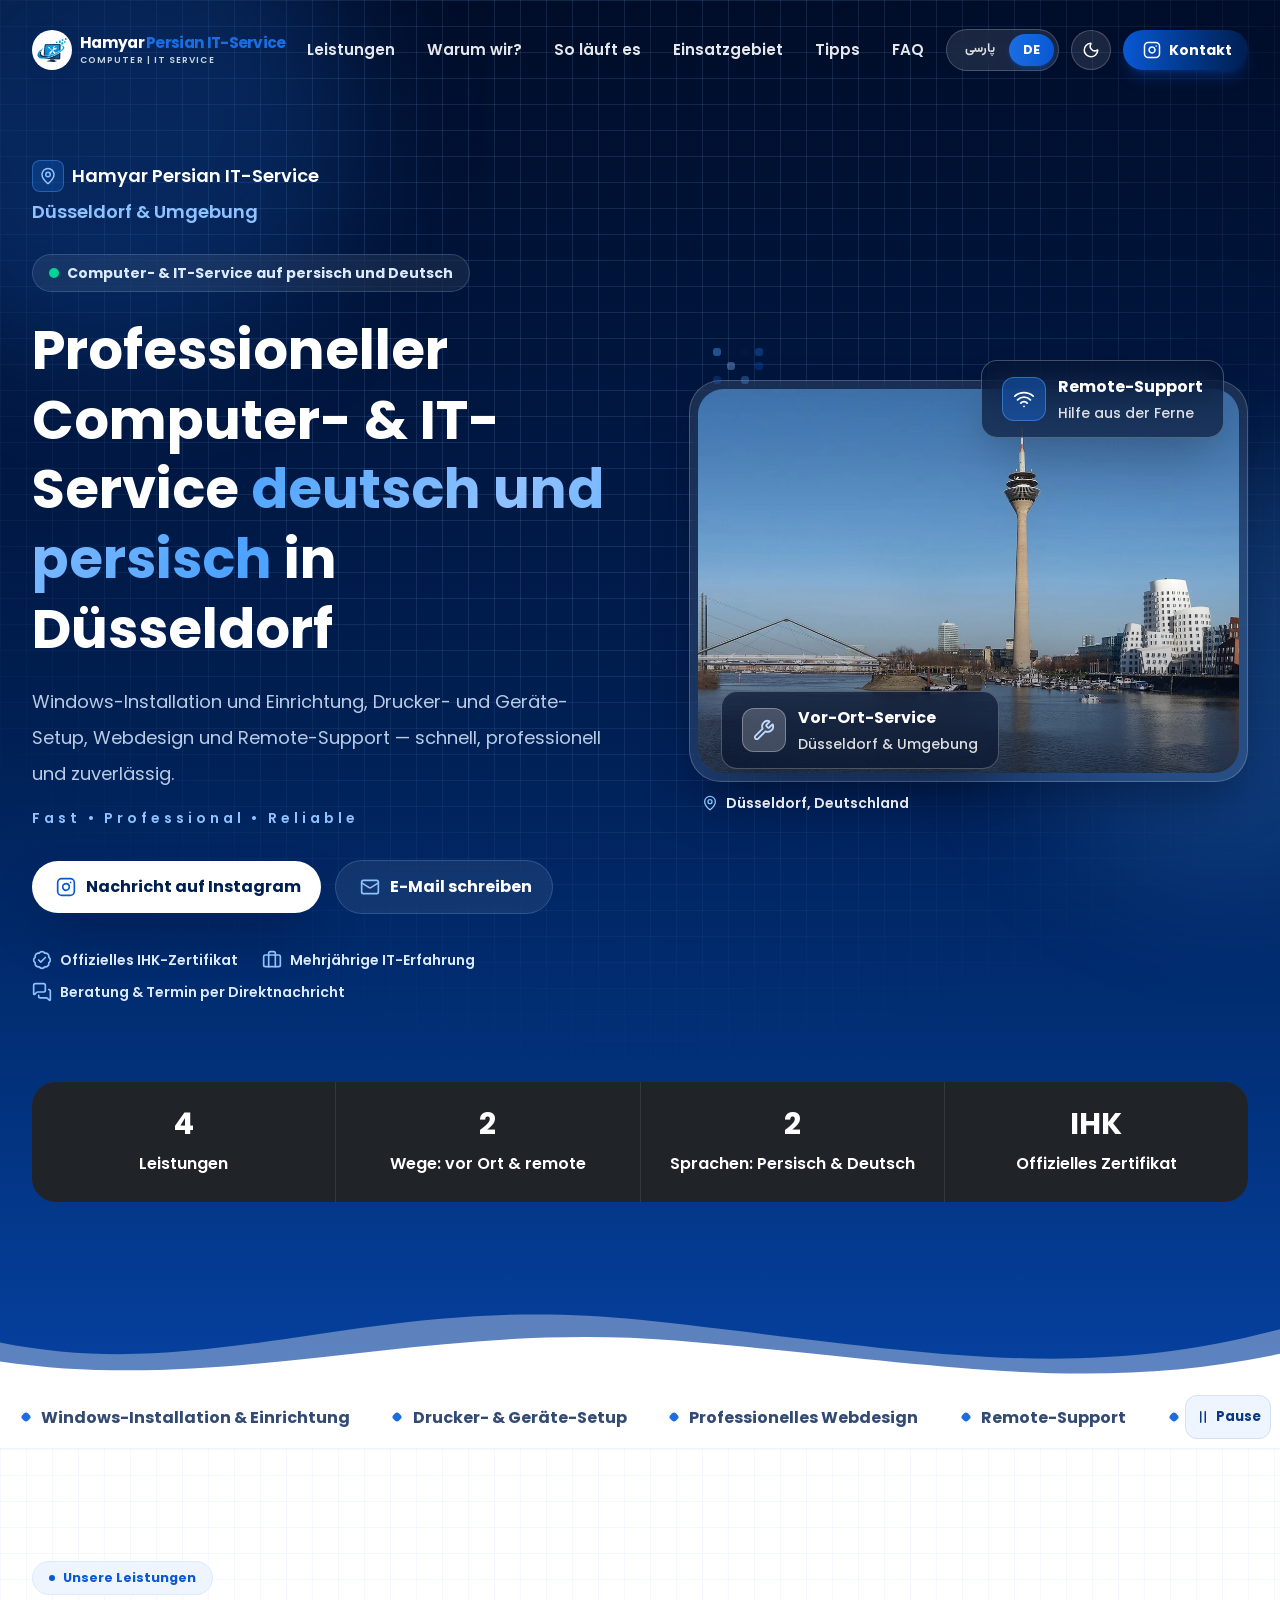
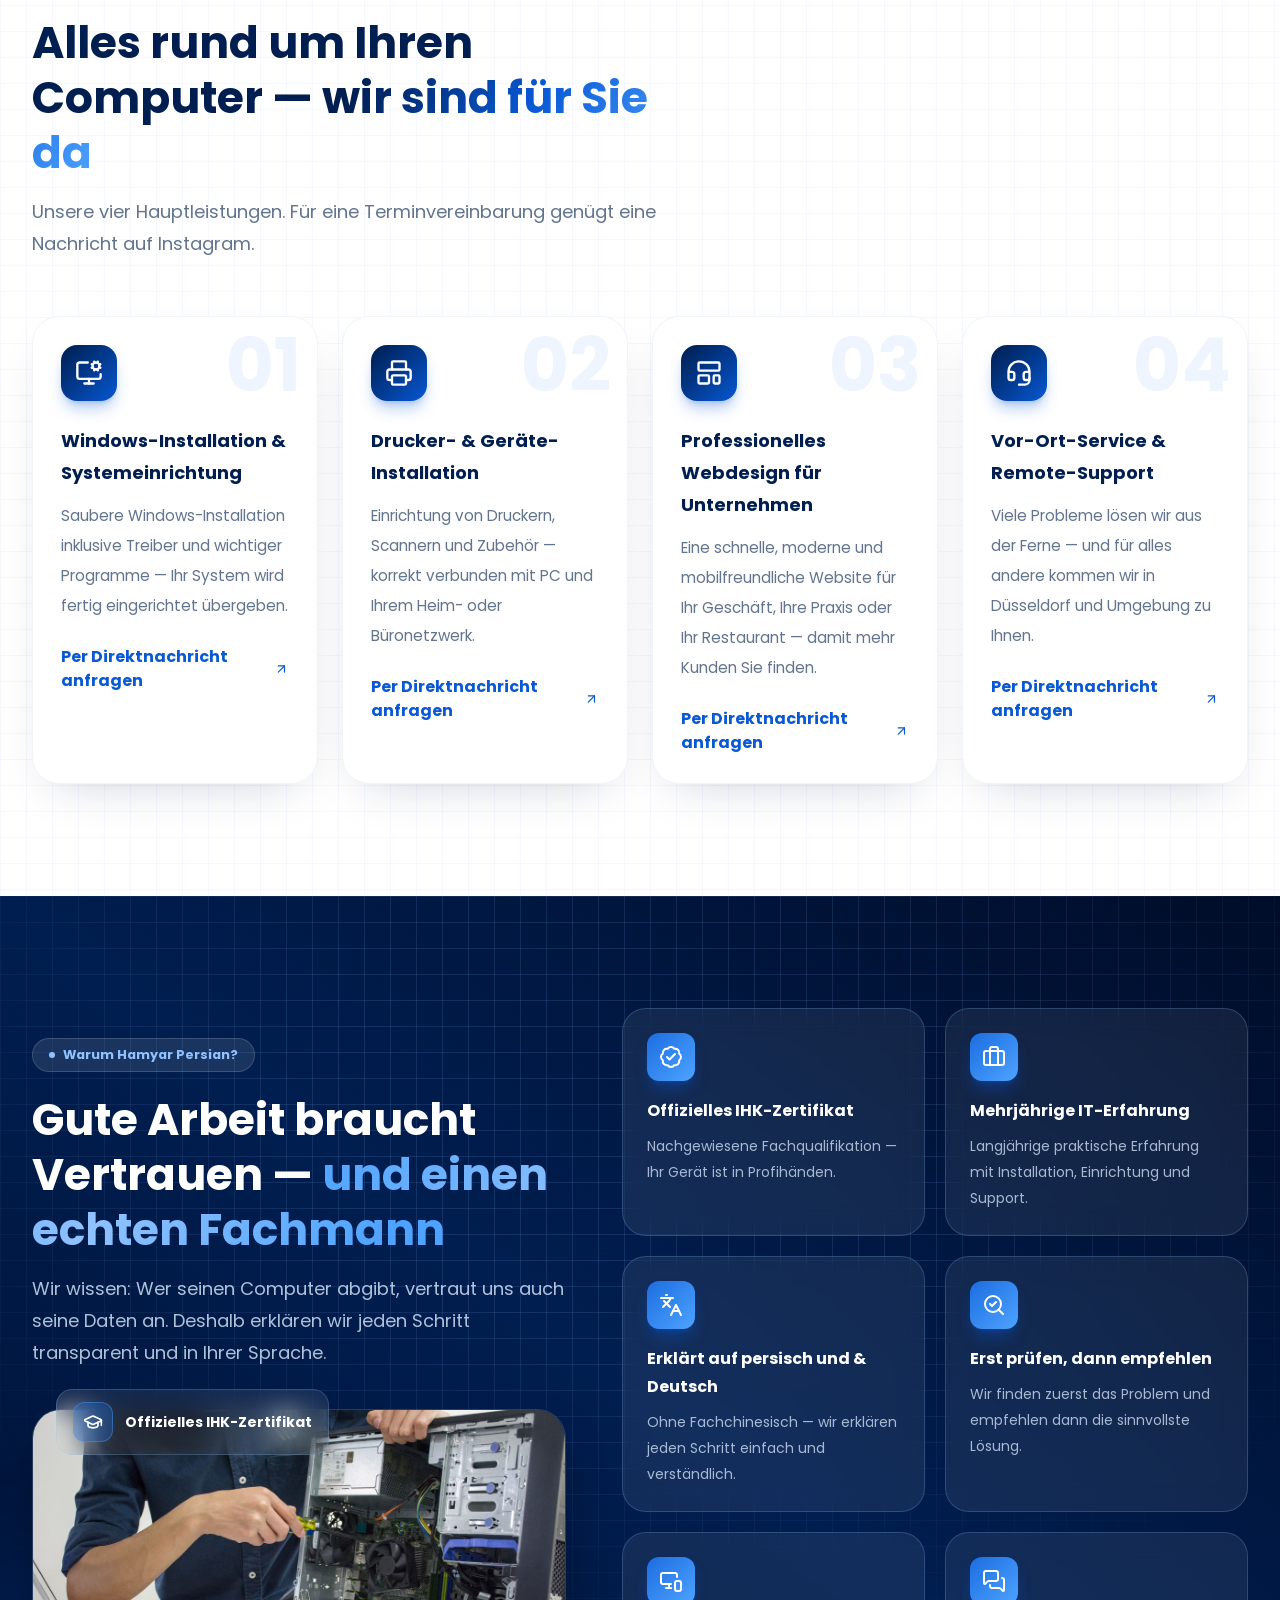
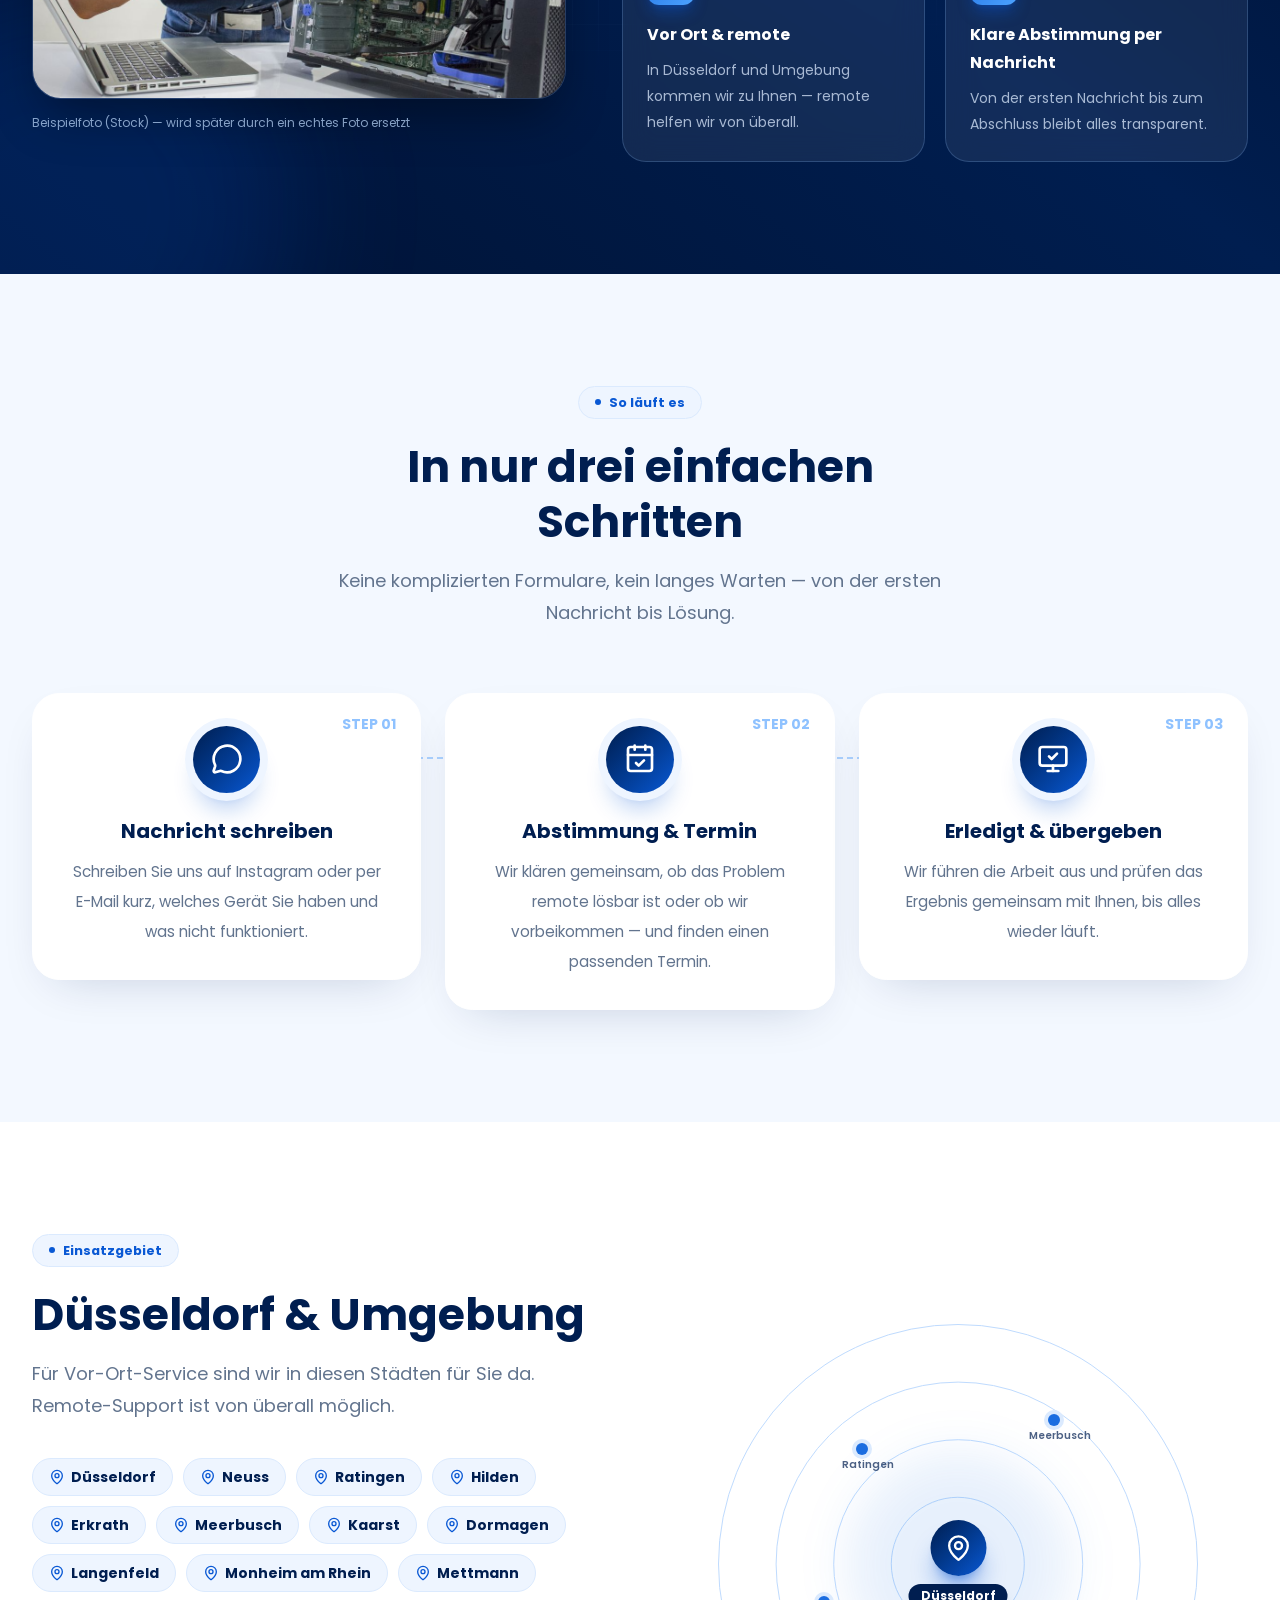
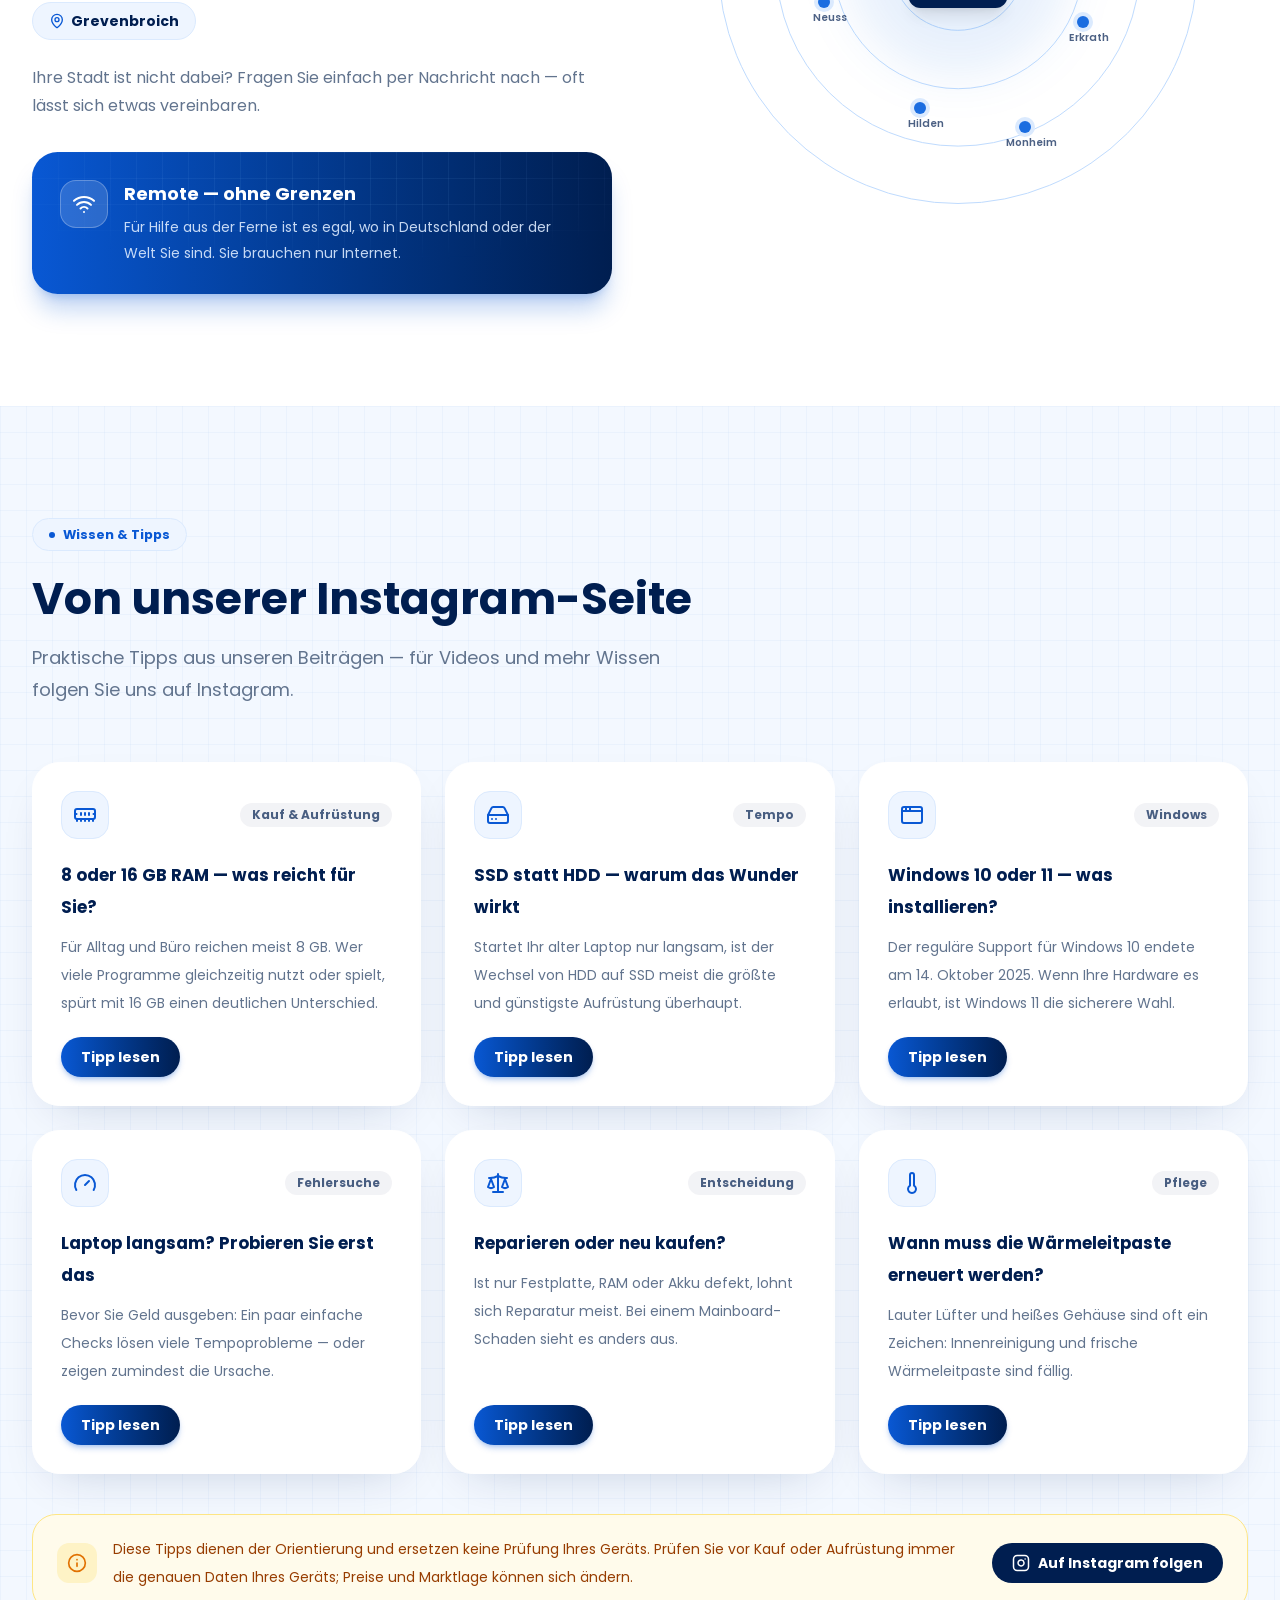
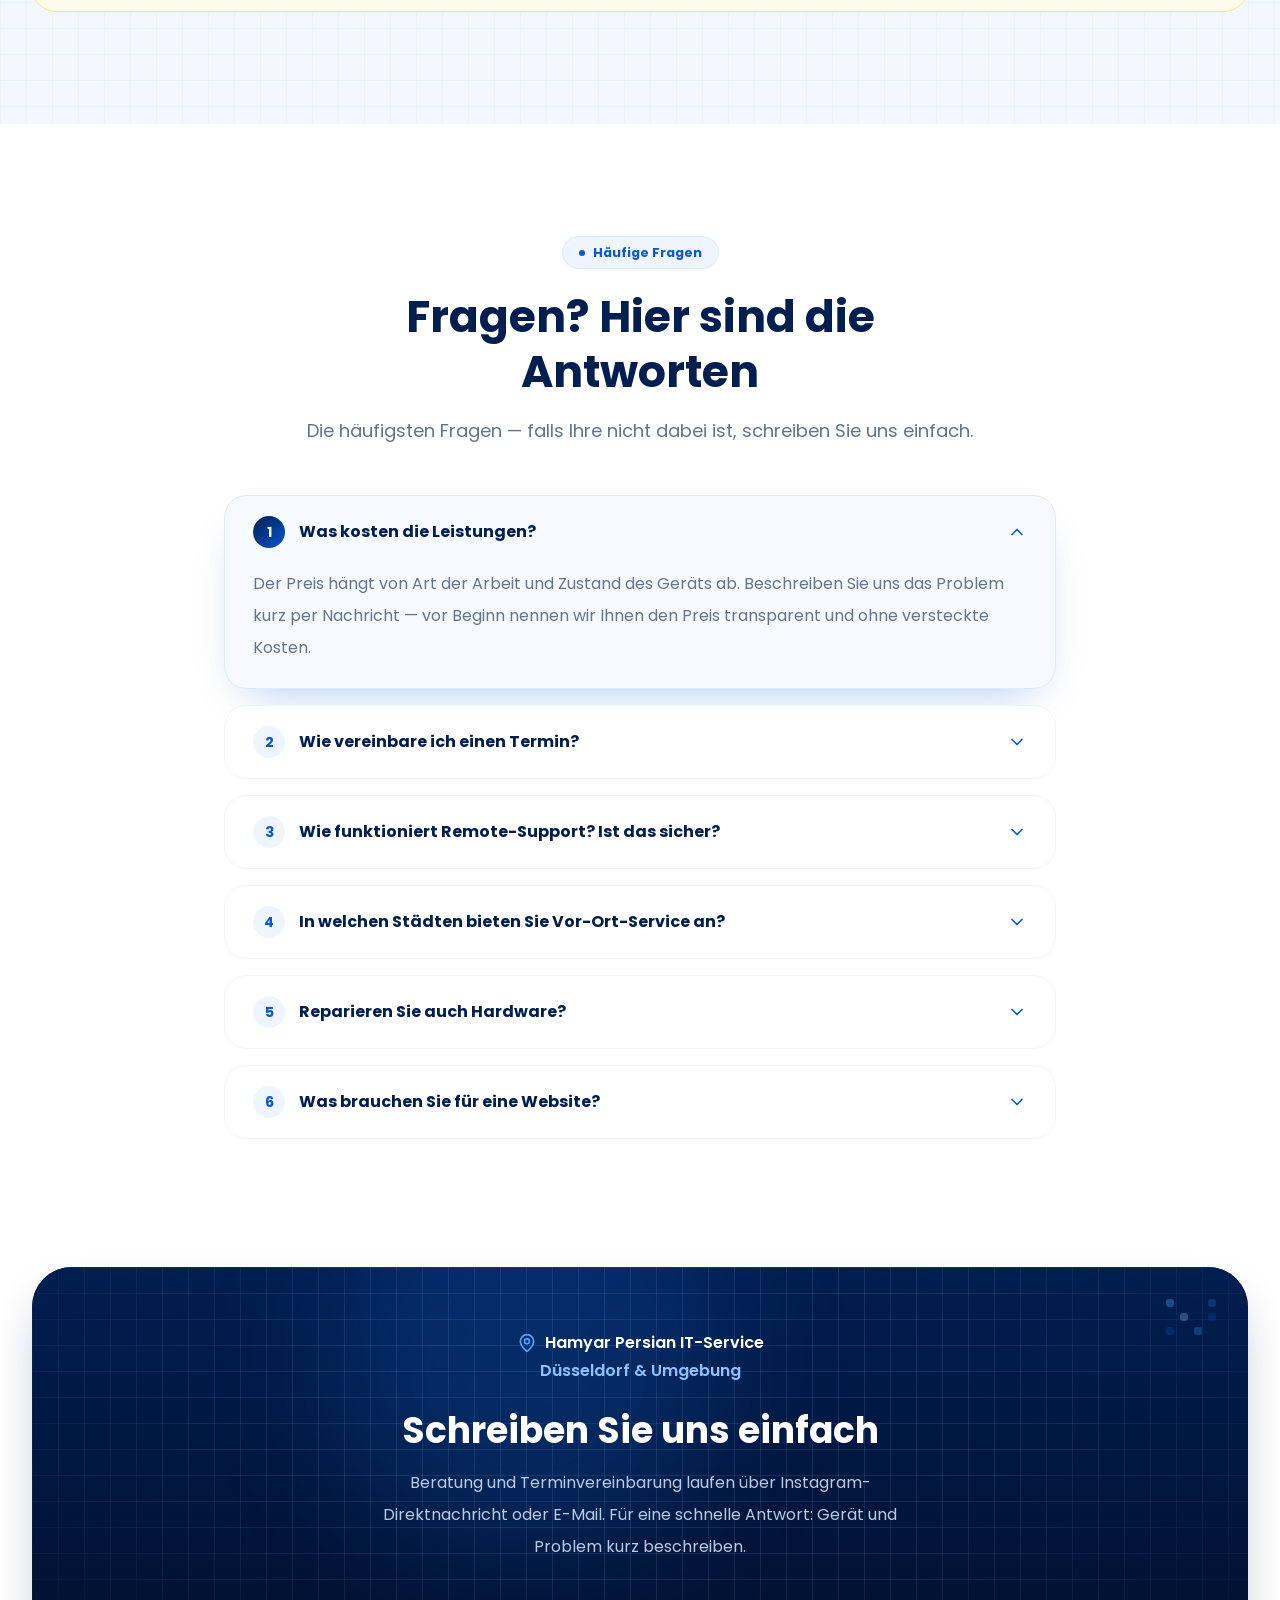
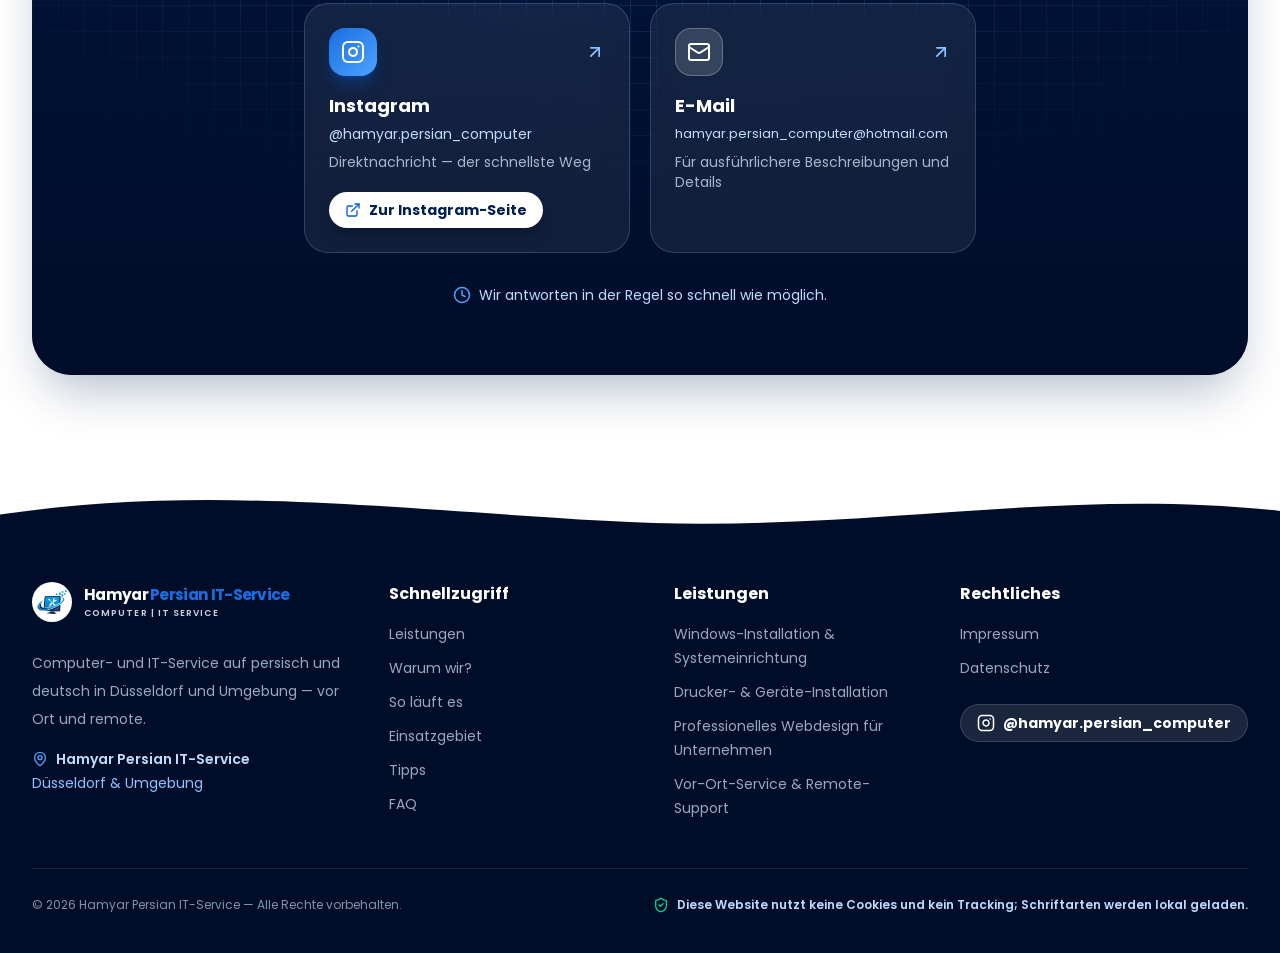
==== commit 018043bc: "Update index.html" ====
--- a/de/index.html
+++ b/de/index.html
@@ -3461,8 +3461,7 @@
                           </span>
                       </a>
                     <a
-                      href="mailto:hamyar.persian_computer@hotmail.com">
-                      class="group glass rounded-[1.5rem] p-6 hover:bg-white/12 hover:-translate-y-1 transition-all duration-500"
+                      href="mailto:hamyar.persian_computer@hotmail.com"                      class="group glass rounded-[1.5rem] p-6 hover:bg-white/12 hover:-translate-y-1 transition-all duration-500"
                       ><span class="flex items-center justify-between"
                         ><span
                           class="grid place-items-center w-12 h-12 rounded-2xl bg-white/15 border border-white/25 text-white group-hover:scale-110 transition-transform"
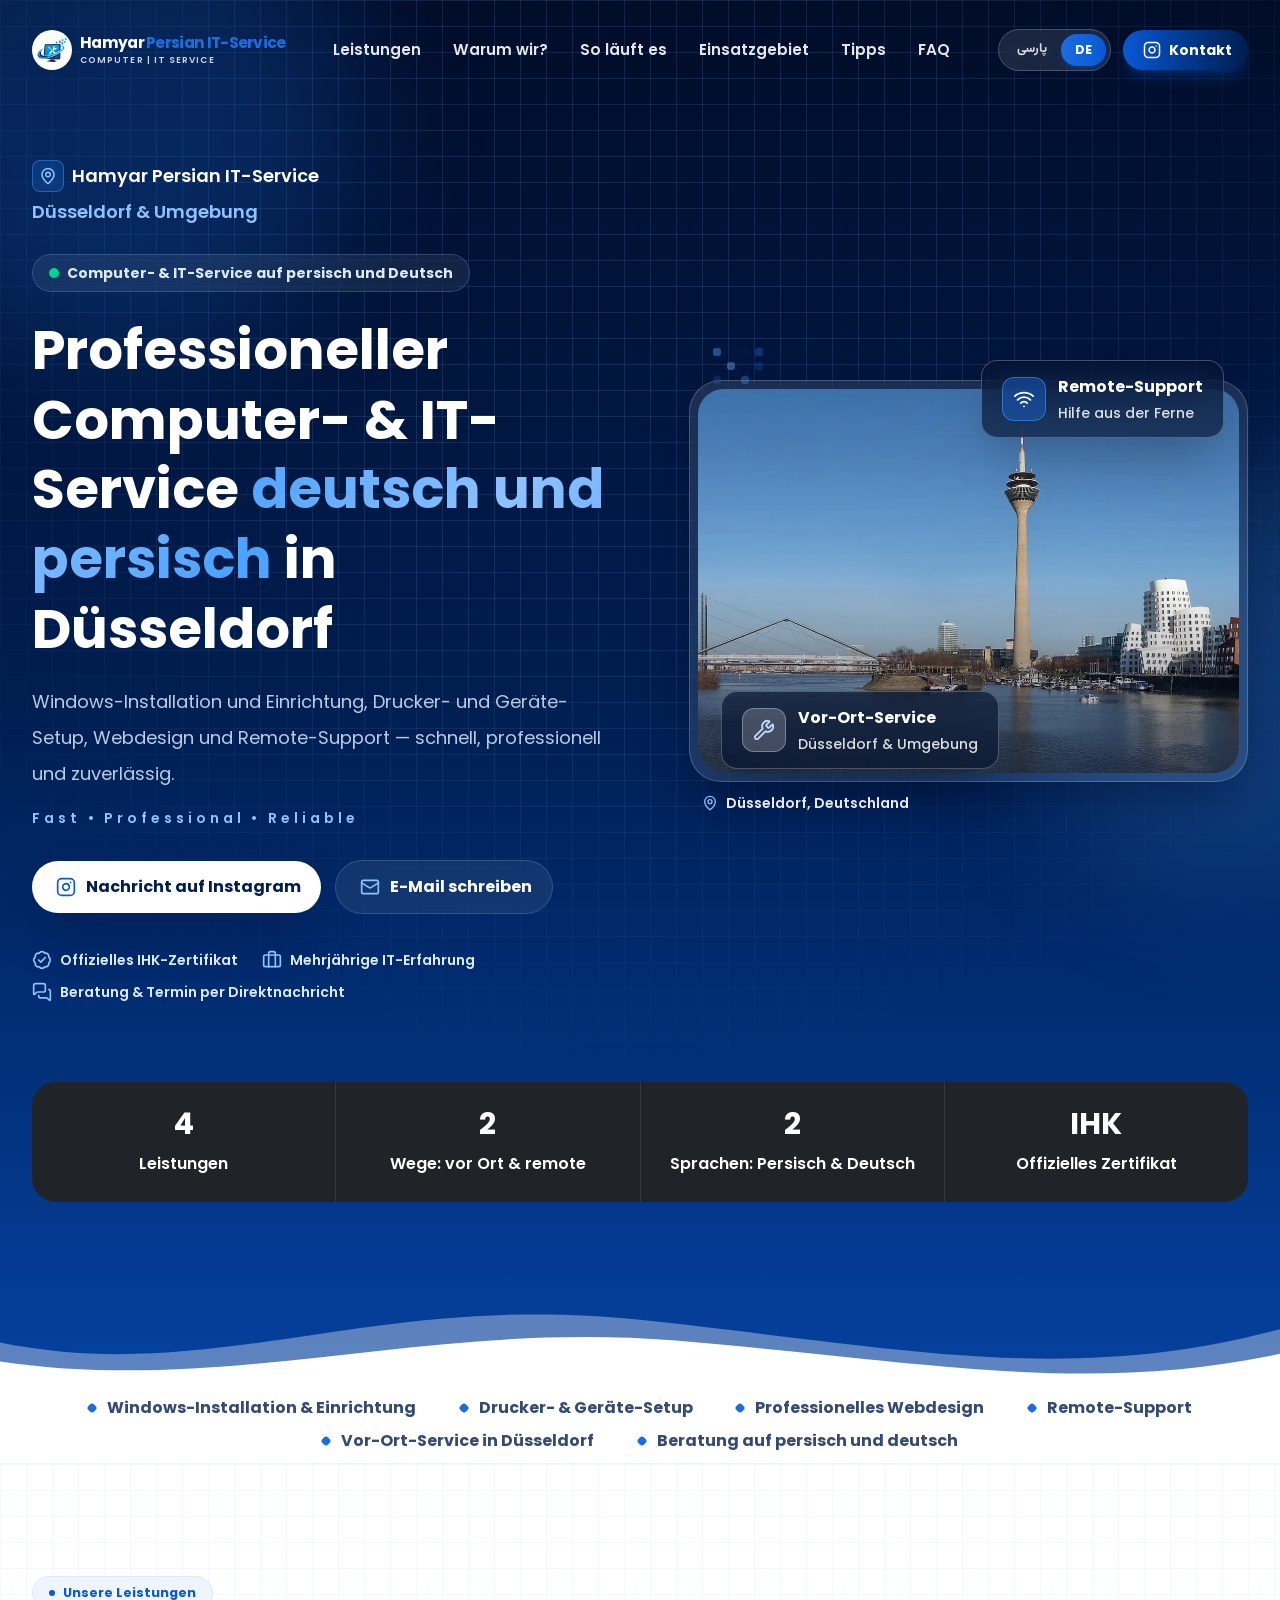
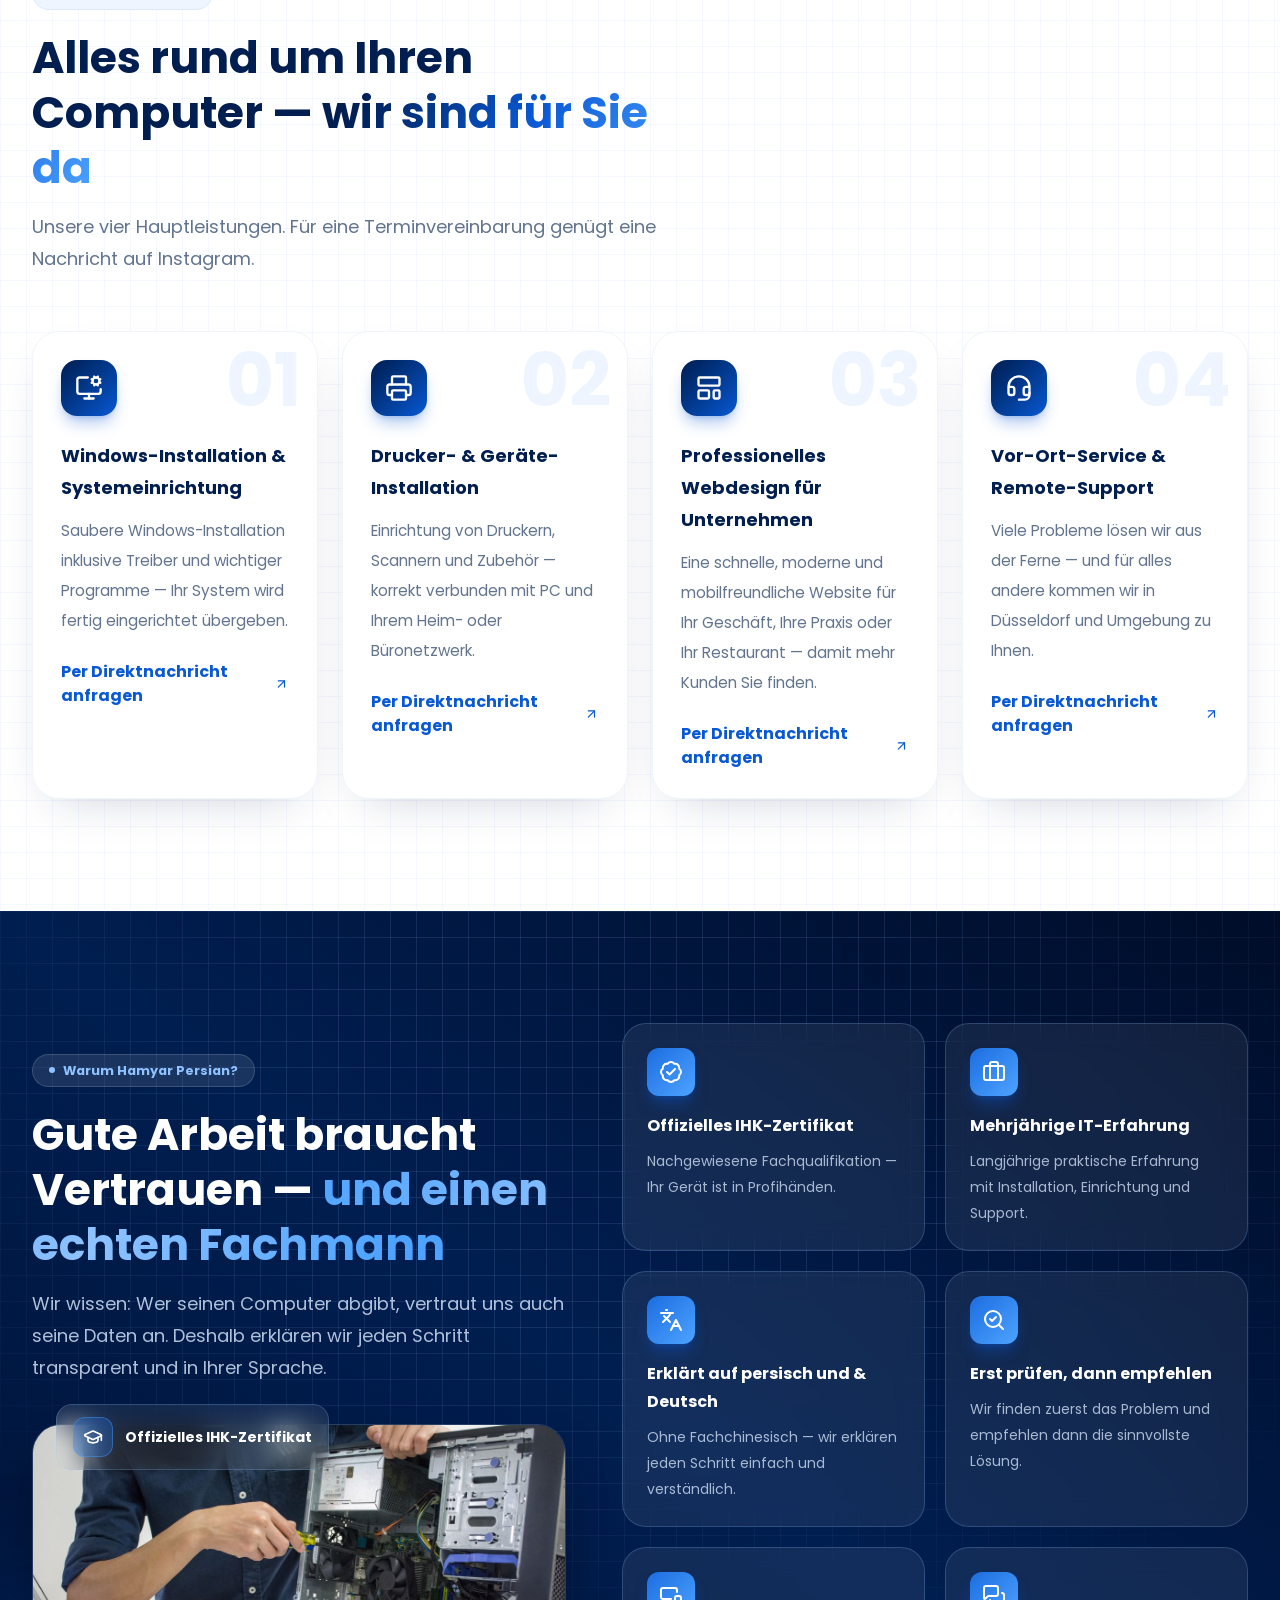
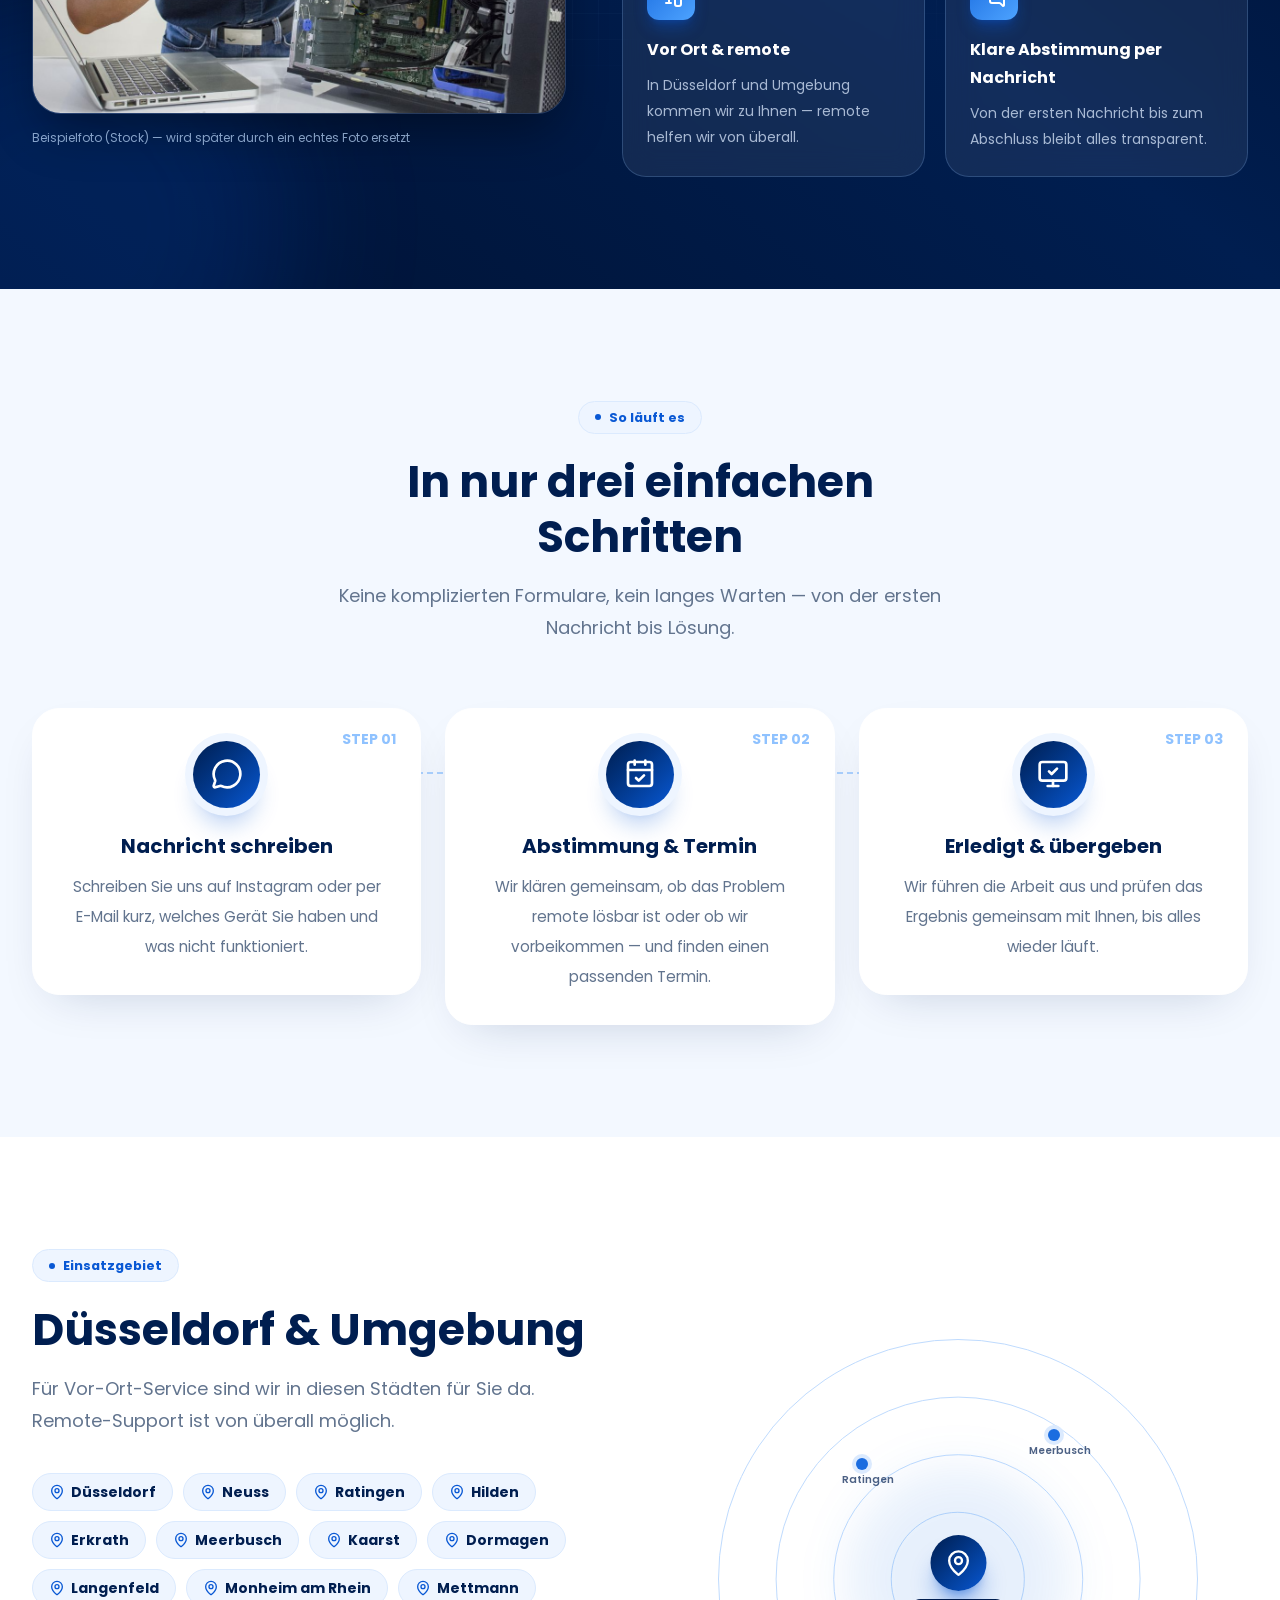
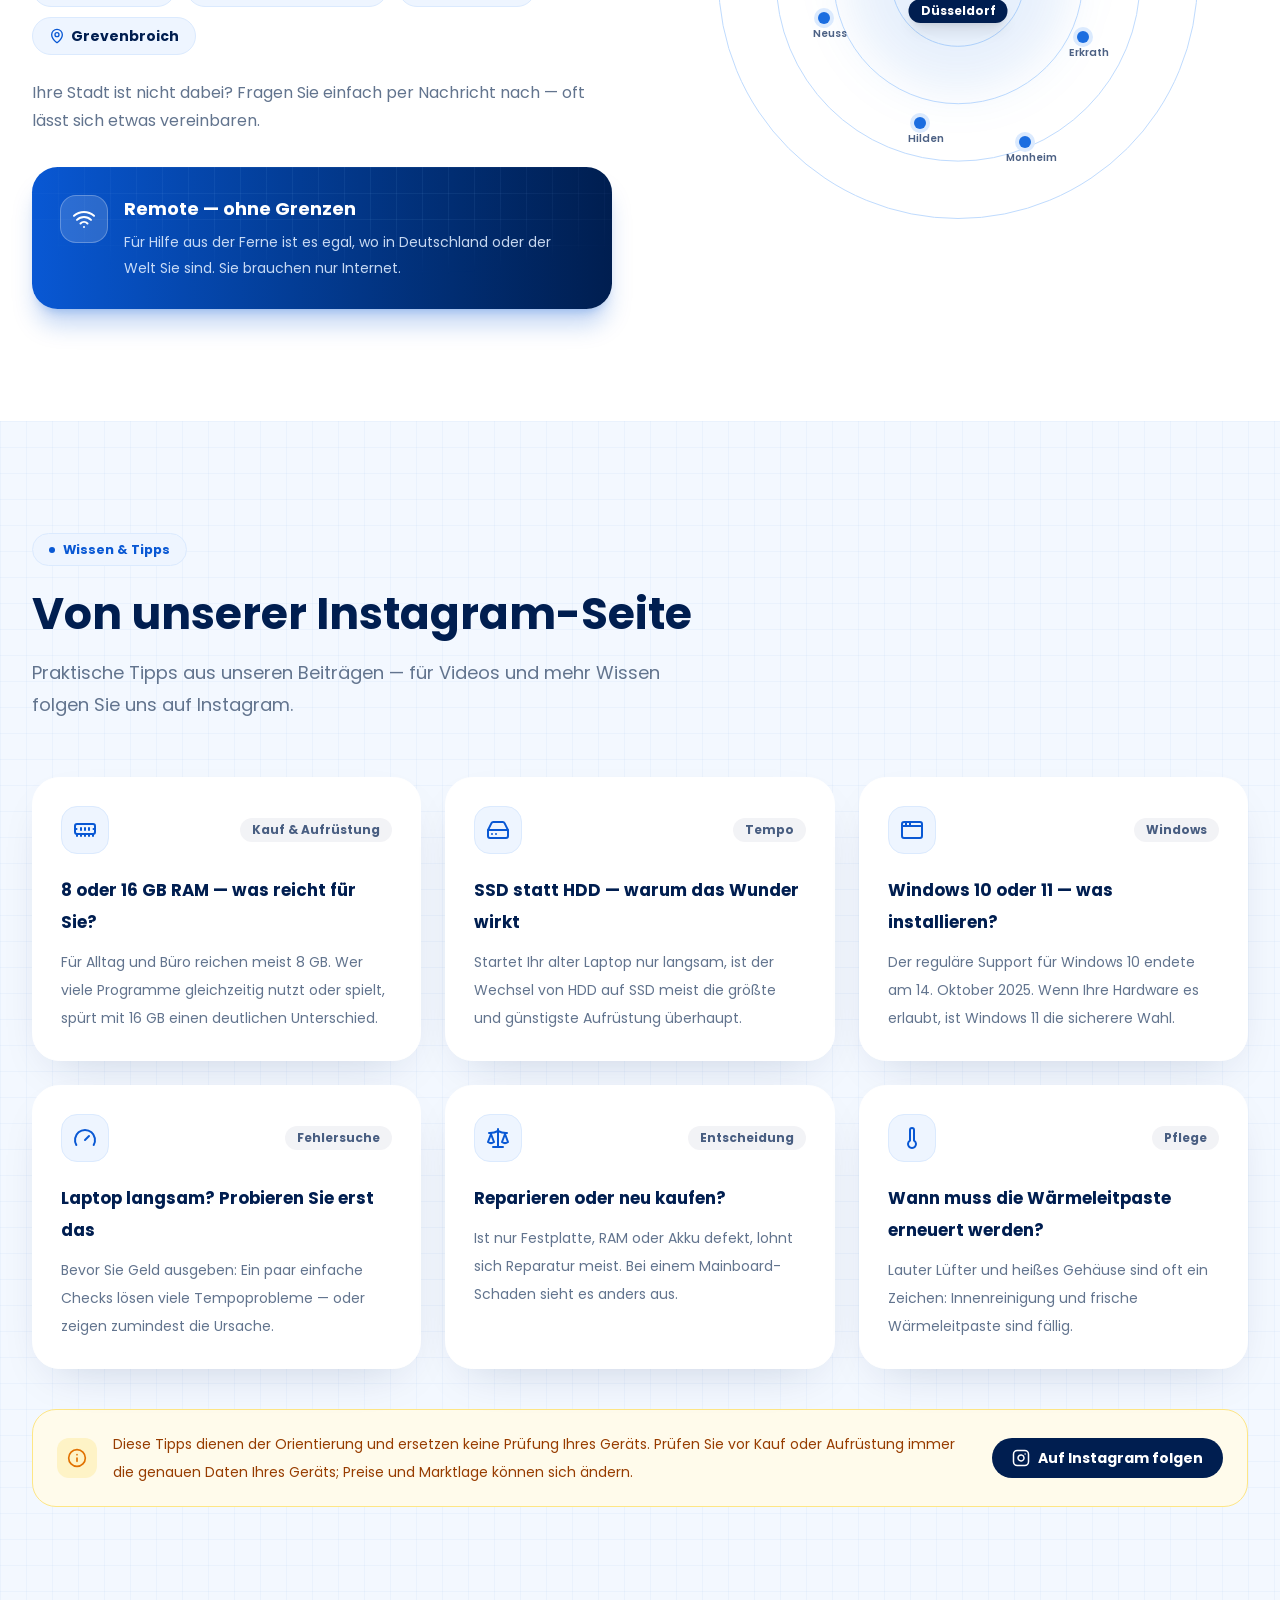
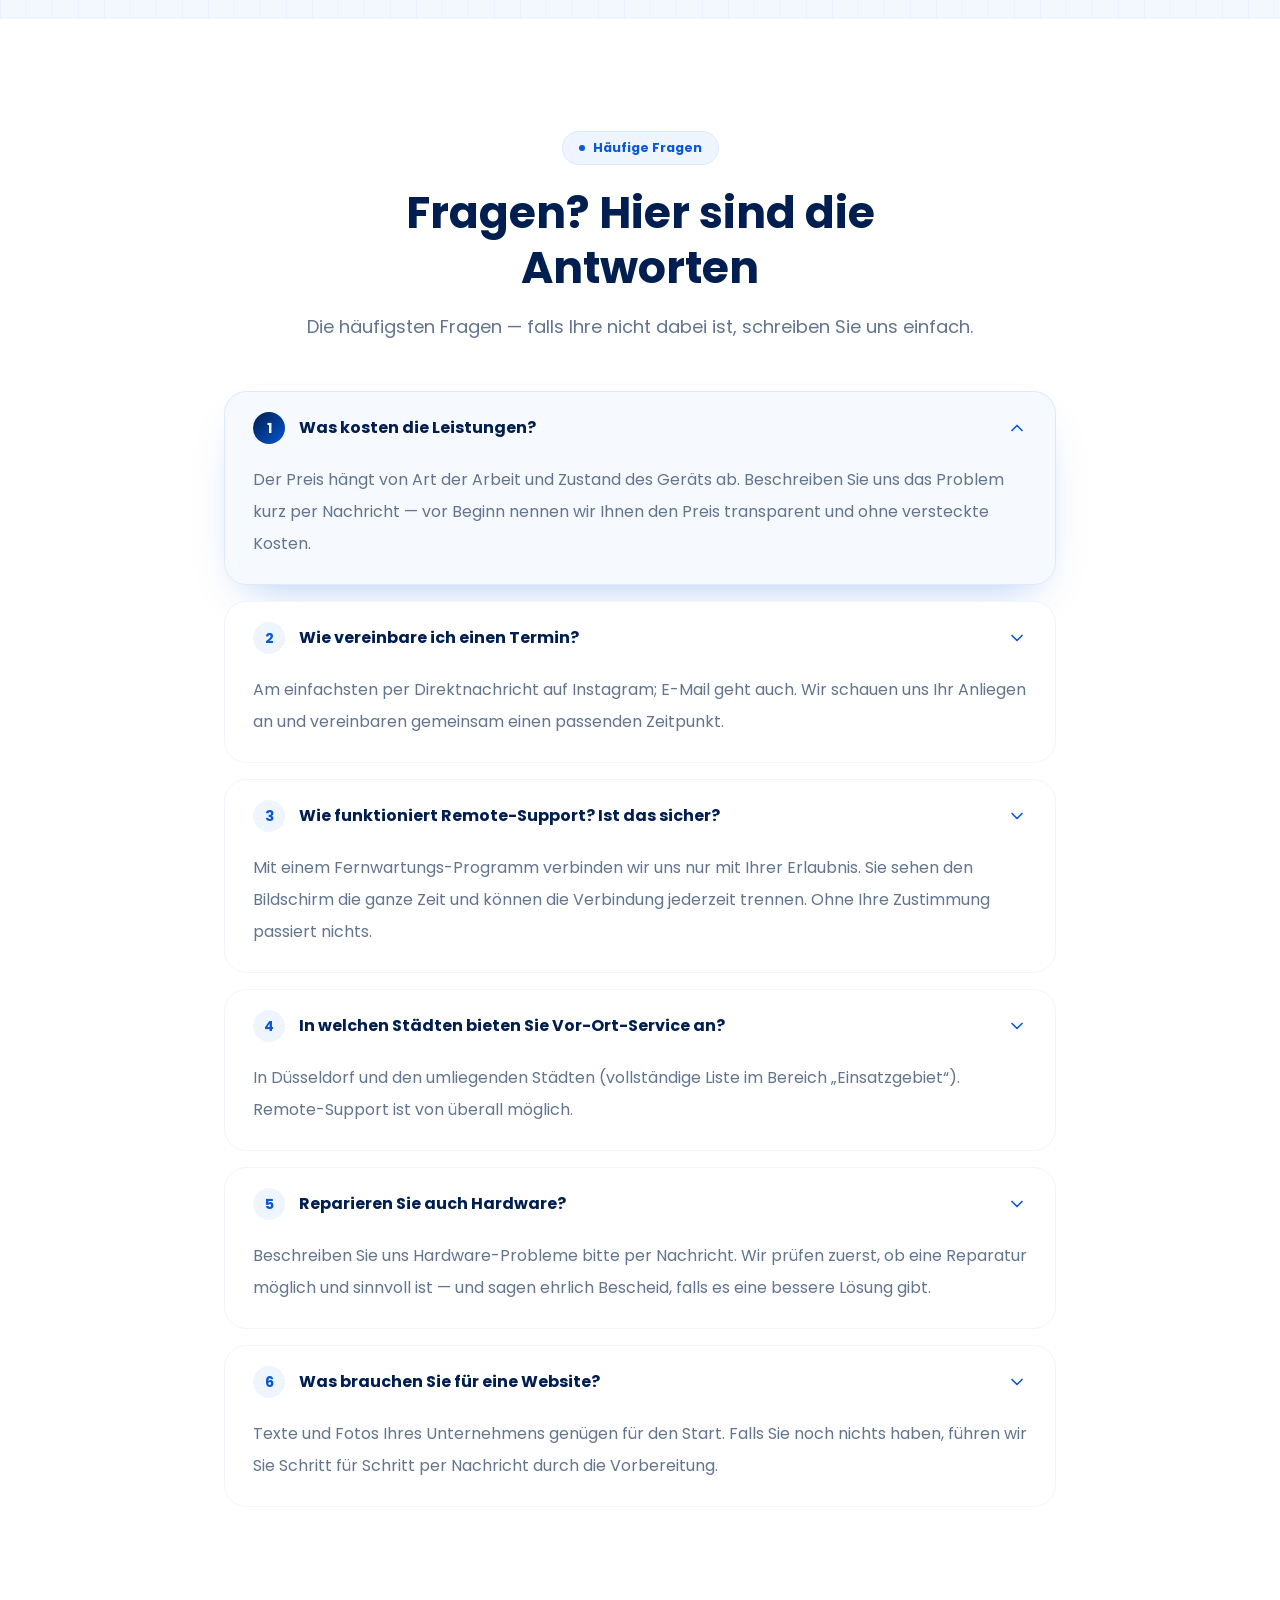
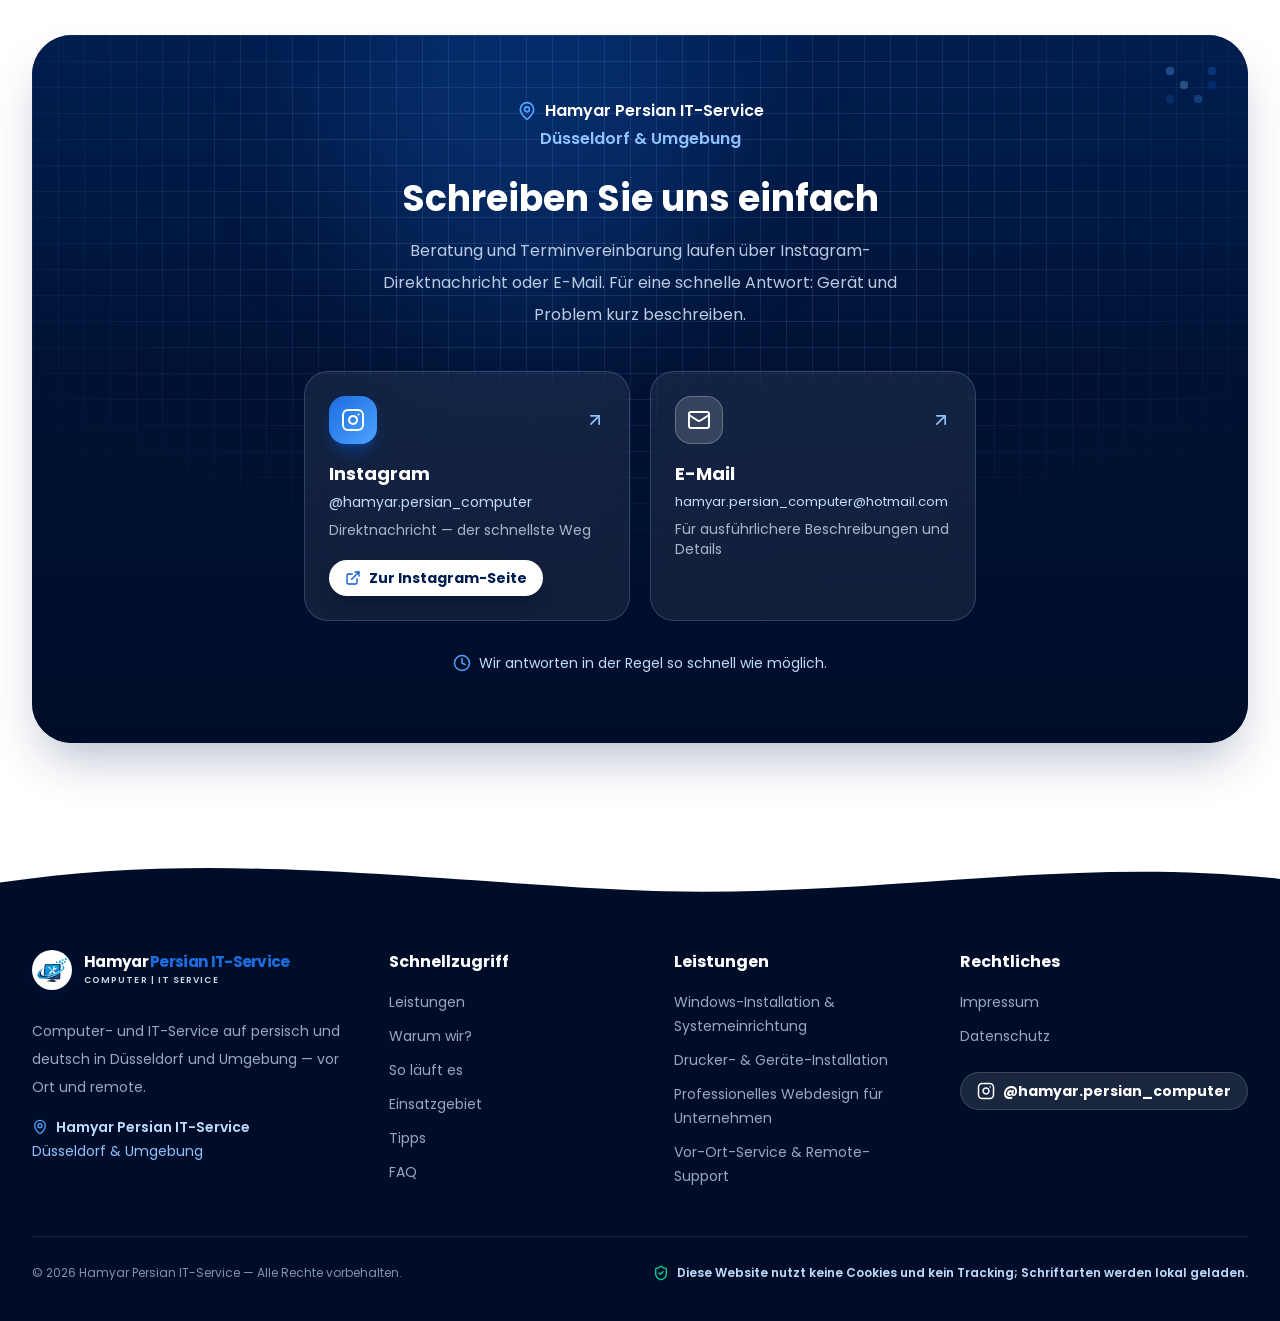
==== commit c10725e8: "Update index.html" ====
--- a/de/index.html
+++ b/de/index.html
@@ -19,8 +19,8 @@
     <link rel="alternate" hreflang="fa" href="../index.html" />
     <link rel="alternate" hreflang="de" href="./index.html" />
     <link rel="stylesheet" href="../assets/design.css" />
-    <link rel="stylesheet" href="../assets/static.css?v=desktop-2" />
-    <script src="../assets/site.js?v=desktop-2" defer></script>
+    <link rel="stylesheet" href="../assets/static.css?v=desktop-5" />
+    <script src="../assets/site.js?v=desktop-5" defer></script>
   </head>
   <body>
     <a class="skip-link" href="#content">Zum Hauptinhalt</a>
@@ -3457,15 +3457,16 @@
                             <path d="M15 3h6v6"></path>
                             <path d="M10 14 21 3"></path>
                             <path d="M18 13v6a2 2 0 0 1-2 2H5a2 2 0 0 1-2-2V8a2 2 0 0 1 2-2h6"></path></svg
-                          >Zur Instagram-Seite</span
-                          </span>
-                      </a>
+                         >Zur Instagram-Seite</span>
+                        </span>
+                    </a>
                     <a
-                      href="mailto:hamyar.persian_computer@hotmail.com"                      class="group glass rounded-[1.5rem] p-6 hover:bg-white/12 hover:-translate-y-1 transition-all duration-500"
-                      ><span class="flex items-center justify-between"
-                        ><span
-                          class="grid place-items-center w-12 h-12 rounded-2xl bg-white/15 border border-white/25 text-white group-hover:scale-110 transition-transform"
-                          ><svg
+                      href="mailto:hamyar.persian_computer@hotmail.com"
+                      class="group glass rounded-[1.5rem] p-6 hover:bg-white/12 hover:-translate-y-1 transition-all duration-500"
+                    >
+                      <span class="flex items-center justify-between">
+                        <span class="grid place-items-center w-12 h-12 rounded-2xl bg-white/15 border border-white/25 text-white group-hover:scale-110 transition-transform">
+                          <svg
                             xmlns="http://www.w3.org/2000/svg"
                             width="24"
                             height="24"
--- a/assets/static.css
+++ b/assets/static.css
@@ -195,3 +195,36 @@
 .site-style-40 { transition-delay: 70ms; }
 .site-style-41 { transition-delay: 210ms; }
 .site-style-42 { transition-delay: 350ms; }
+/* Hamyar Persian IT-Service — desktop hover effects */
+@media (hover: hover) and (pointer: fine) and (prefers-reduced-motion: no-preference) {
+  #site .reveal > .group[class*="hover:-translate-y-"],
+  #site :is([class~="hover:-translate-y-0.5"], [class~="hover:-translate-y-1"]),
+  #site :is([class~="group-hover:scale-110"], [class~="group-hover:-translate-y-[3px]"]) {
+    transition-duration: 220ms;
+    transition-timing-function: ease-out;
+  }
+
+  #site .reveal:is(:hover, :focus-within) > .group[class*="hover:-translate-y-"] {
+    translate: 0 -4px;
+  }
+
+  #site :is([class~="hover:-translate-y-0.5"], [class~="hover:-translate-y-1"]):is(:hover, :focus-visible) {
+    scale: 1.025;
+  }
+
+  #site .group:is(:hover, :focus-within) [class~="group-hover:scale-110"] { scale: 1.08; }
+  #site .group:is(:hover, :focus-within) [class~="group-hover:rotate-3"] { rotate: 2deg; }
+  #site .group:is(:hover, :focus-within) [class~="group-hover:-translate-y-[3px]"] { translate: 0 -2px; }
+
+  #site [data-steady-photo] > img { transition: scale 240ms ease-out; }
+  #site [data-steady-photo]:hover > img { scale: 1.012; }
+
+  html[dir="rtl"] #site { --hps-arrow-shift: -3px; }
+  #site a[class~="hover:gap-3"] > svg { transition: translate 220ms ease-out; }
+  #site a[class~="hover:gap-3"]:is(:hover, :focus-visible) > svg {
+    translate: var(--hps-arrow-shift, 3px) 0;
+  }
+
+  #site [data-floating-contact] { transition-property: opacity, box-shadow, scale; }
+  #site [data-floating-contact]:is(:hover, :focus-visible) { scale: 1.07; }
+}
